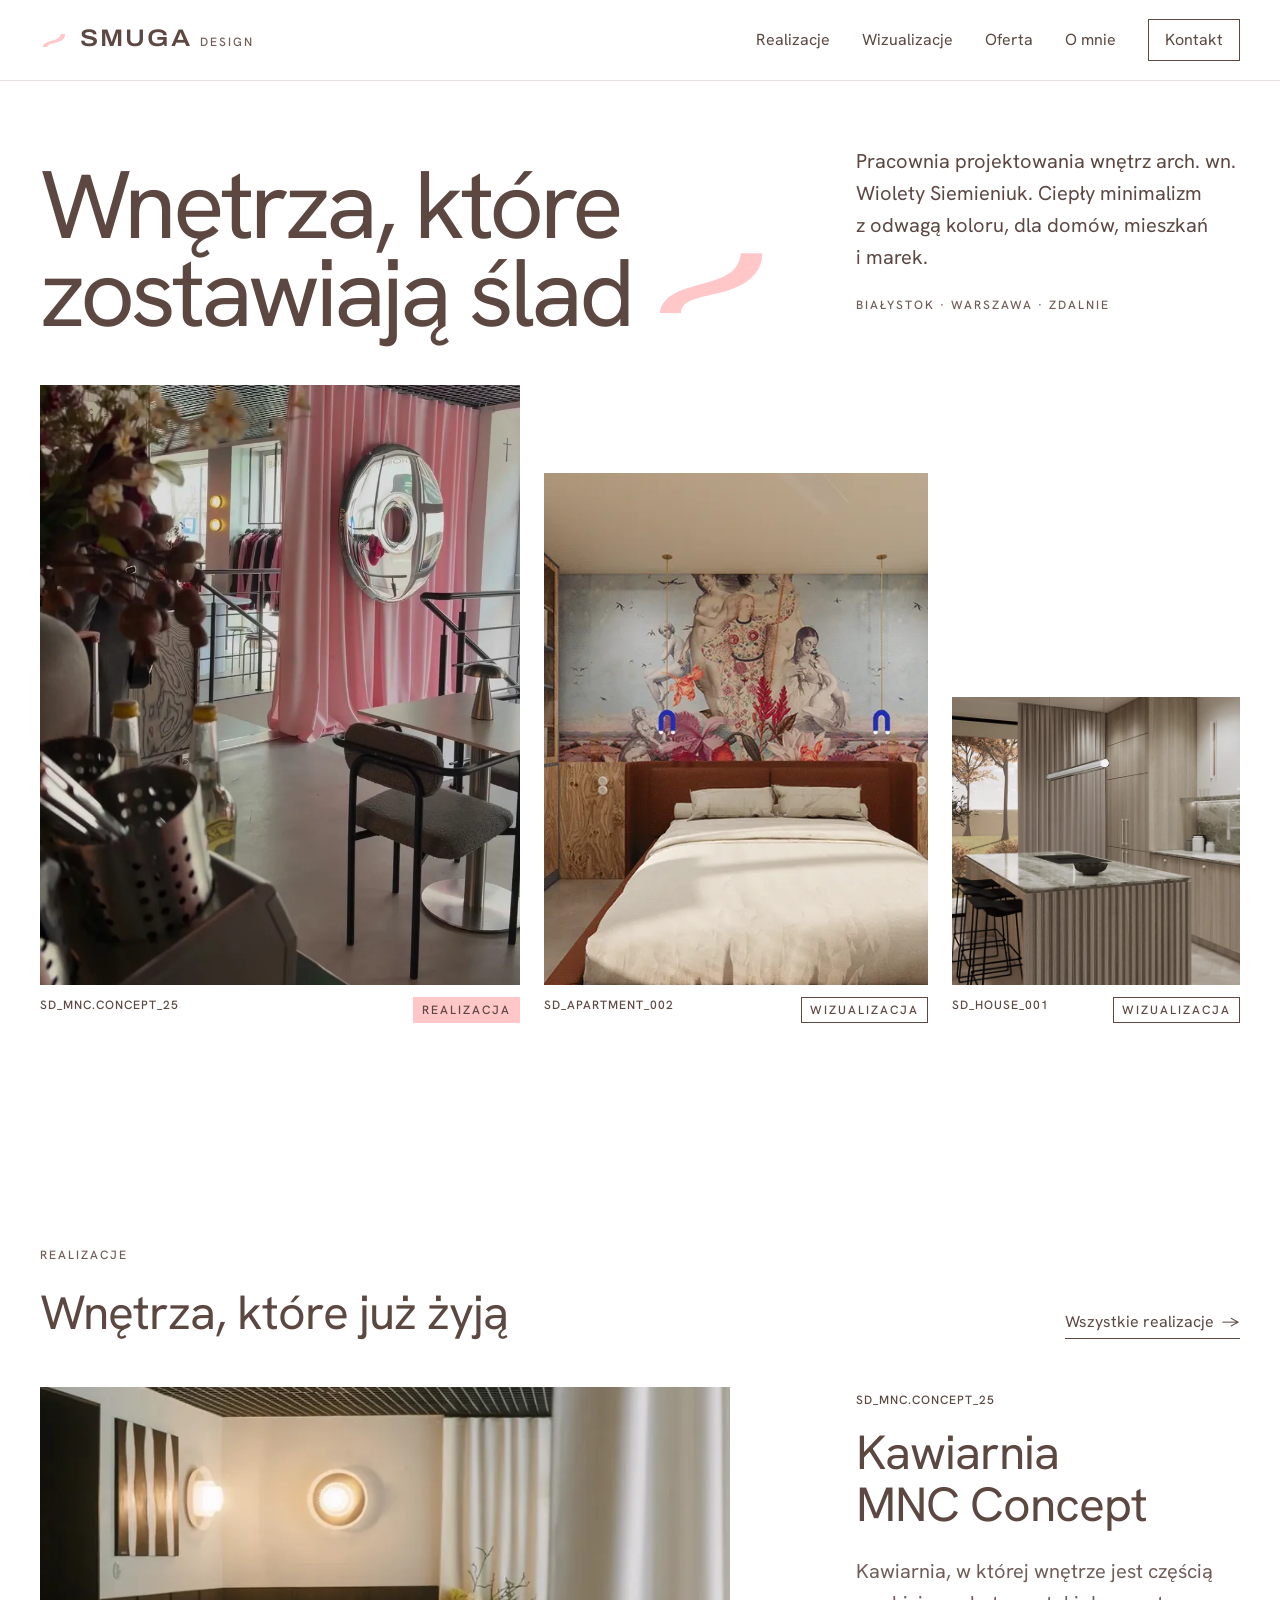
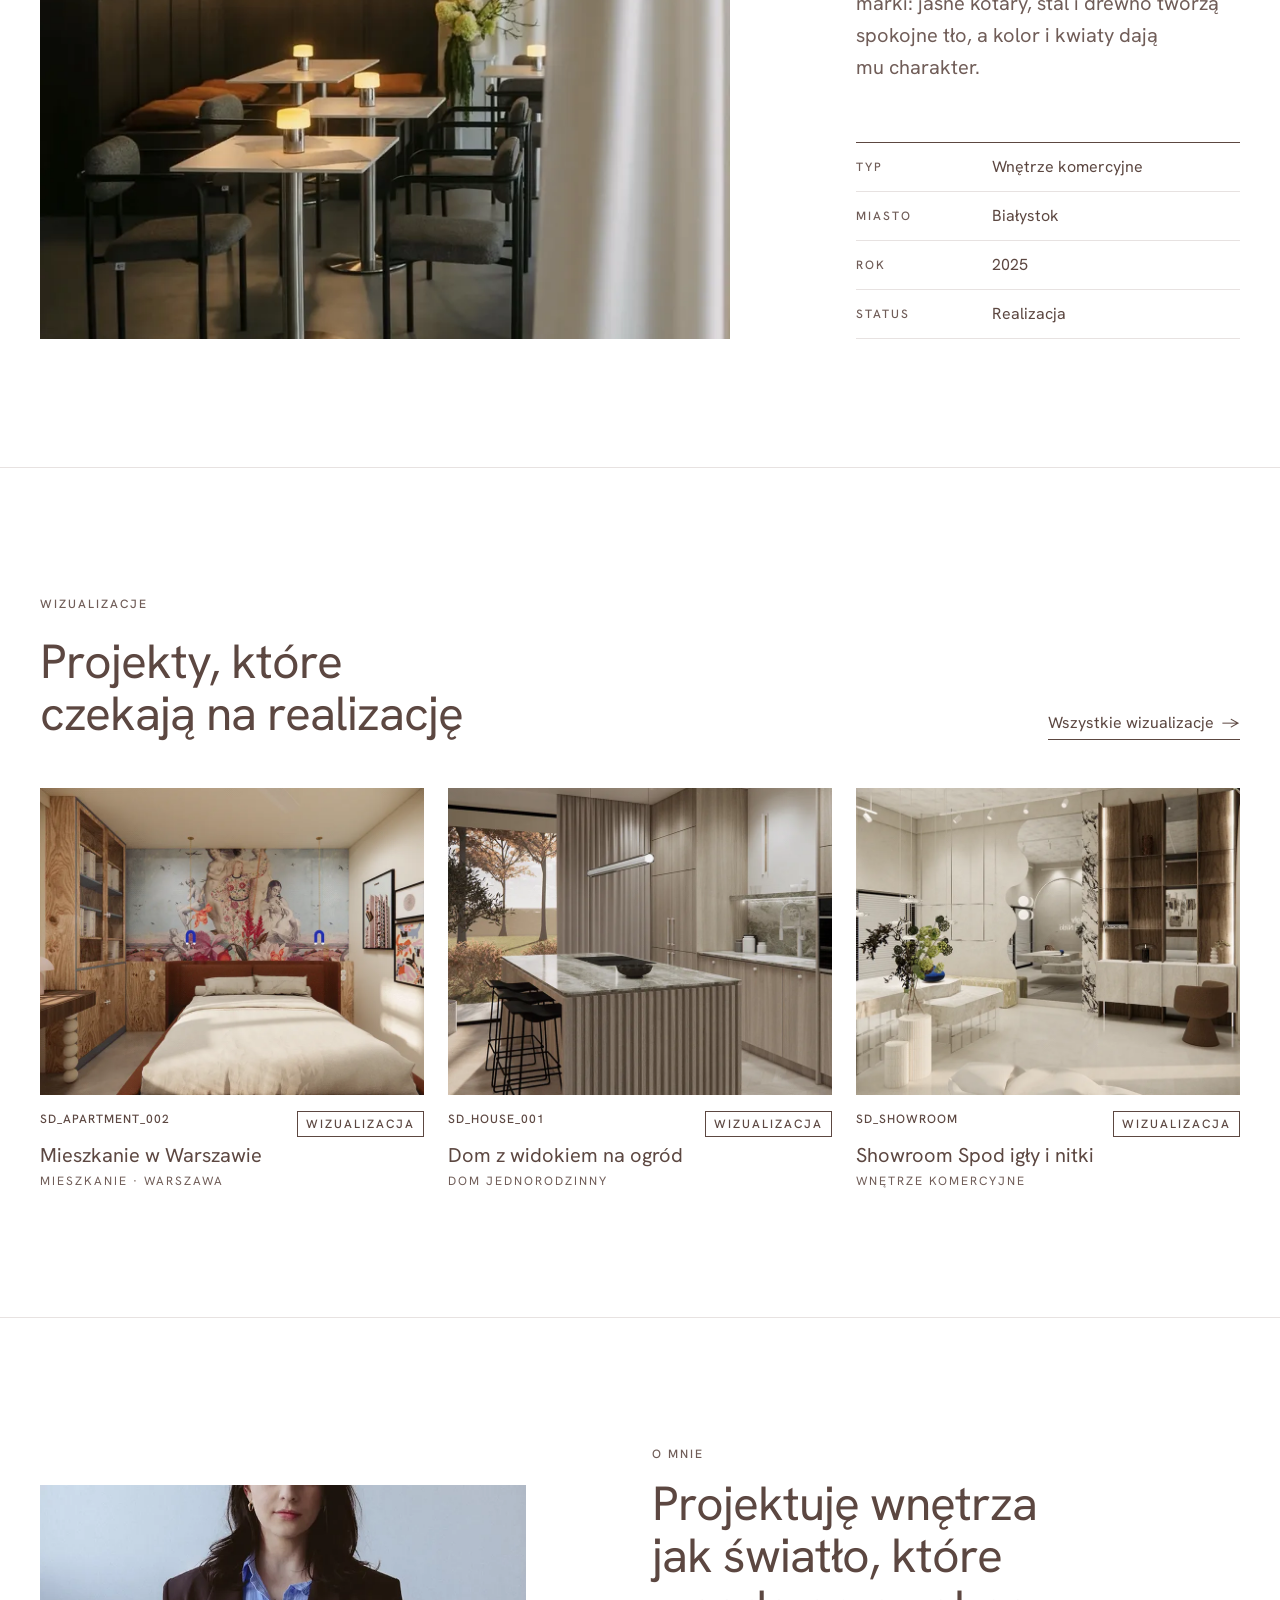
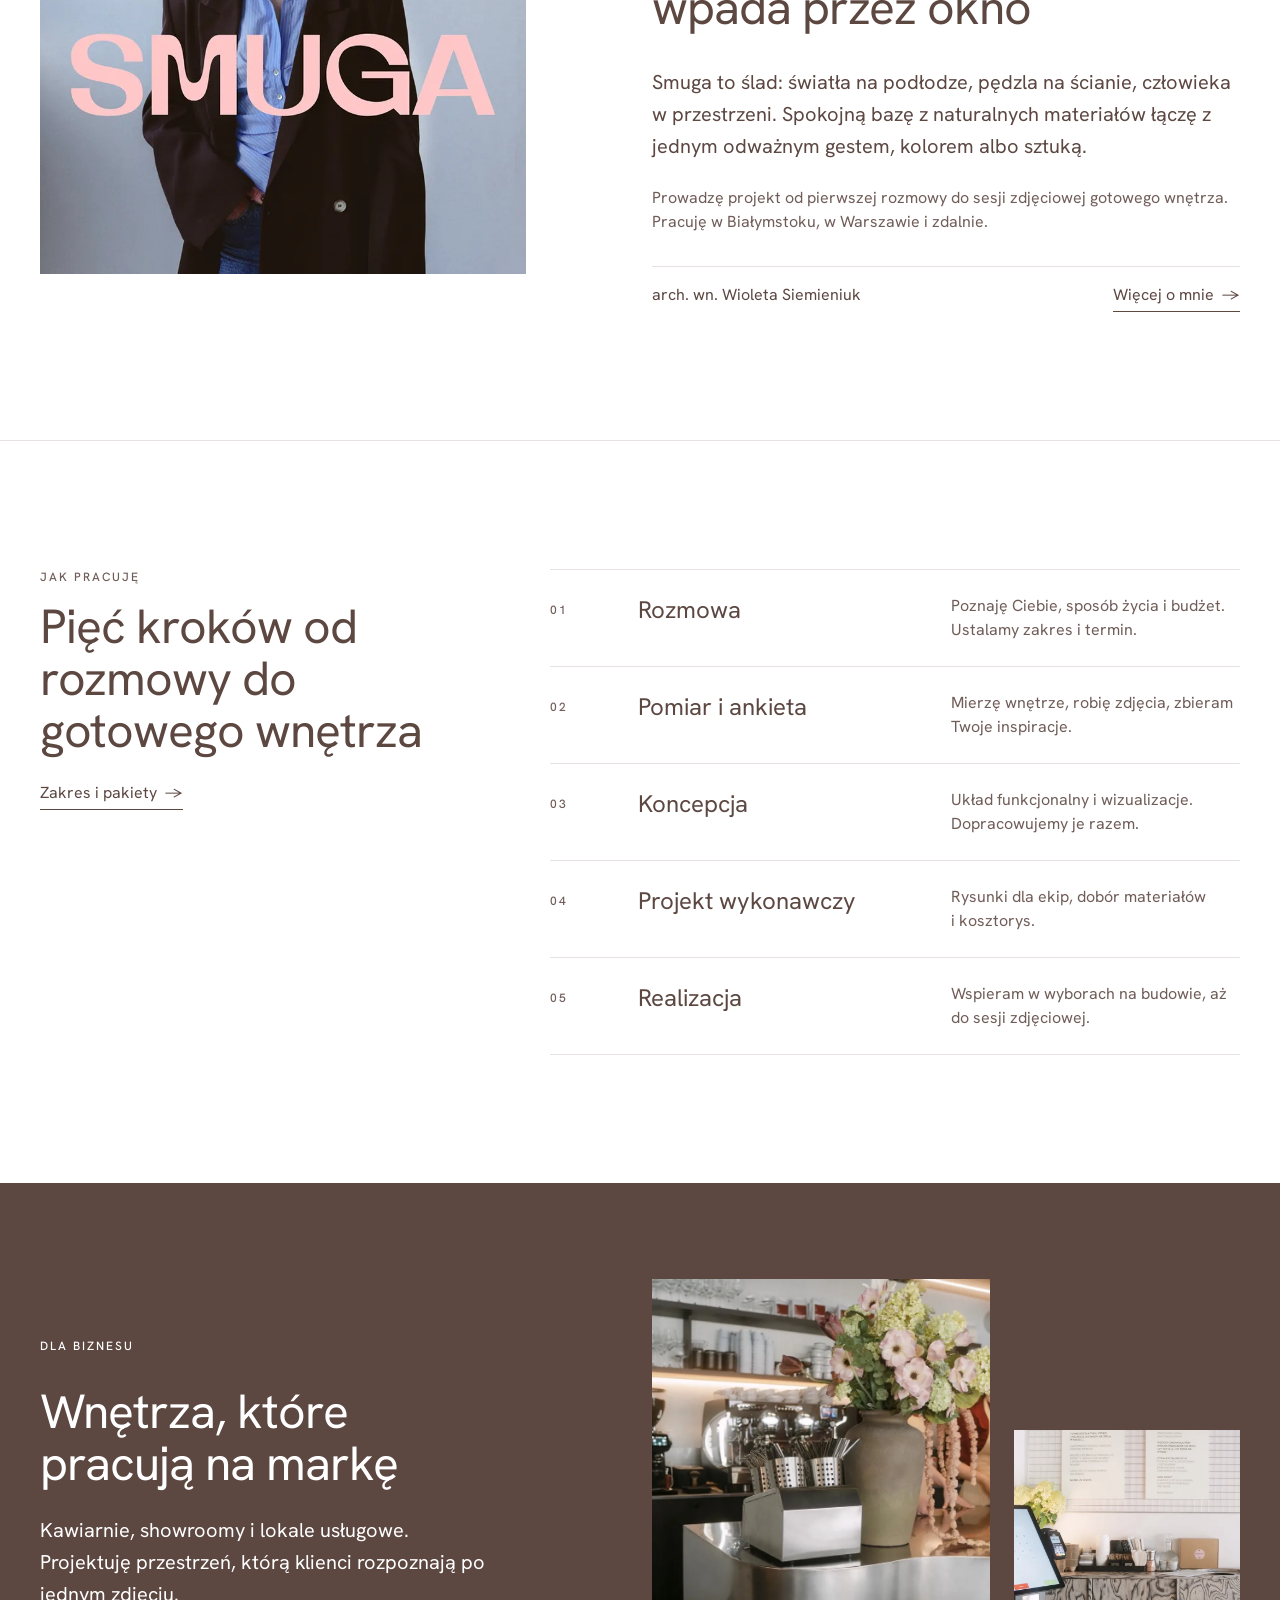
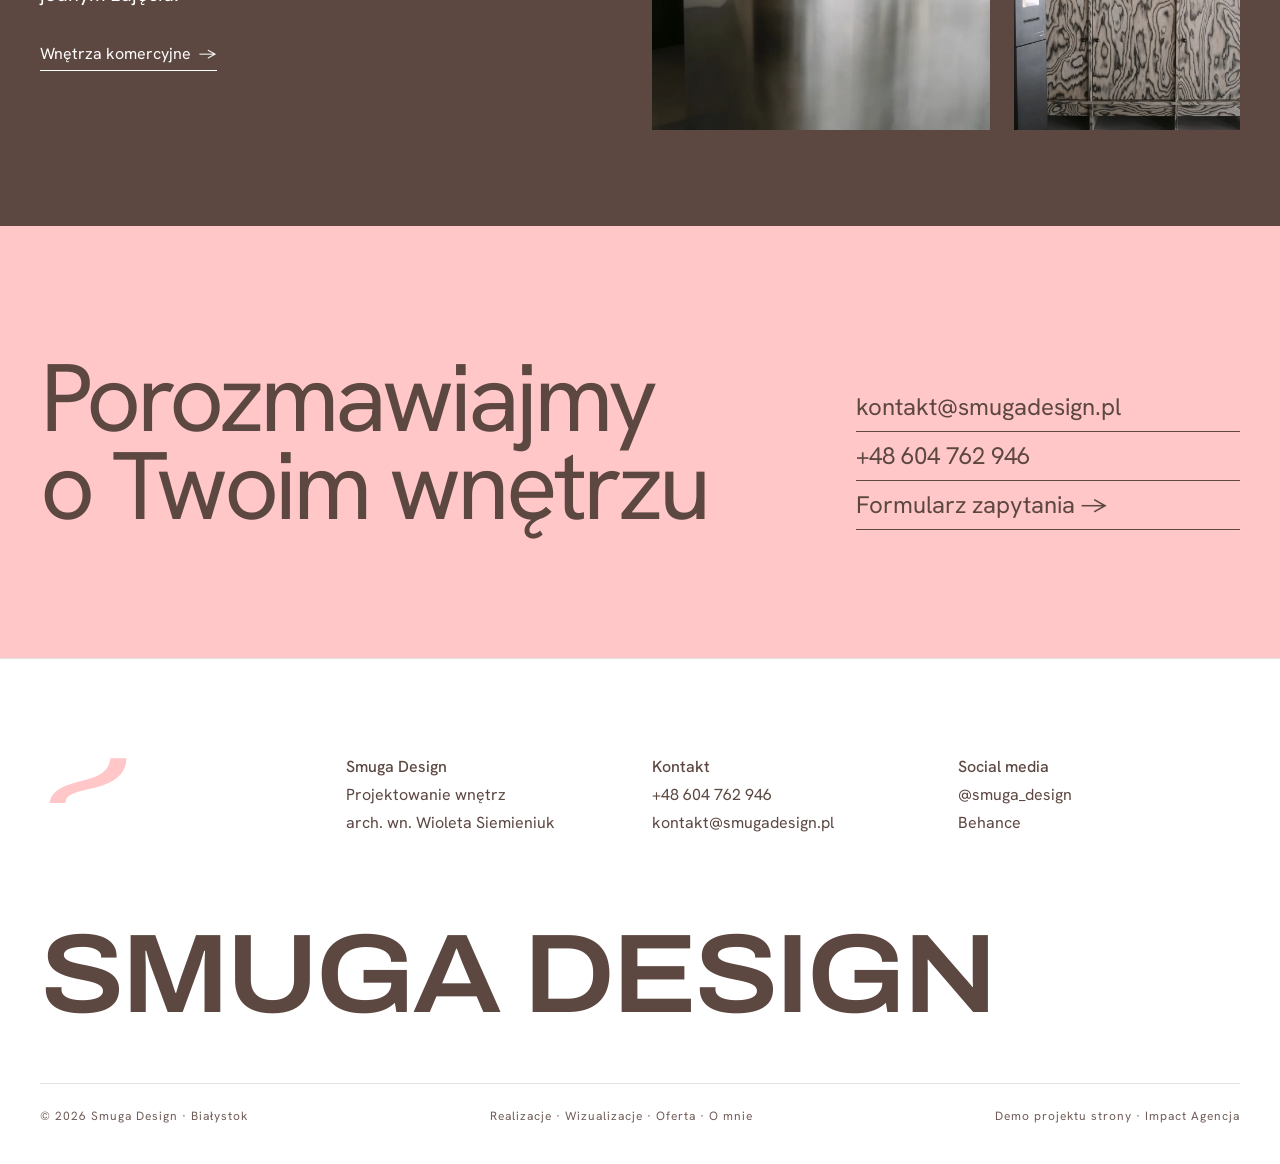
==== index.html @ cec48bd0 "Kolory i smuga ze stopki Smuga Design (biel, braz #5C4741, roz #FFC7C8), nowa stopka Co-Authored-By:" ====
<!doctype html>
<html lang="pl">
<head>
<meta charset="utf-8">
<meta name="viewport" content="width=device-width, initial-scale=1">
<title>Smuga Design · projektowanie wnętrz Białystok</title>
<meta name="description" content="Pracownia projektowania wnętrz arch. wn. Wiolety Siemieniuk. Realizacje i wizualizacje domów, mieszkań i wnętrz komercyjnych. Białystok, Warszawa.">
<meta name="robots" content="noindex, nofollow">
<meta property="og:title" content="Smuga Design · projektowanie wnętrz Białystok">
<meta property="og:description" content="Pracownia projektowania wnętrz arch. wn. Wiolety Siemieniuk. Realizacje i wizualizacje domów, mieszkań i wnętrz komercyjnych. Białystok, Warszawa.">
<meta property="og:image" content="img/mnc-kotara.webp">
<link rel="icon" href="data:image/svg+xml,%3Csvg xmlns='http://www.w3.org/2000/svg' viewBox='0 0 32 32'%3E%3Crect width='32' height='32' fill='%23FFC7C8'/%3E%3Ctext x='16' y='23' font-family='Arial' font-weight='700' font-size='20' text-anchor='middle' fill='%235C4741'%3ES%3C/text%3E%3C/svg%3E">
<link rel="preconnect" href="https://fonts.googleapis.com">
<link rel="preconnect" href="https://fonts.gstatic.com" crossorigin>
<link href="https://fonts.googleapis.com/css2?family=Archivo:wdth,wght@112,600&family=Hanken+Grotesk:wght@400;500&display=swap" rel="stylesheet">
<link rel="stylesheet" href="assets/style.css">
</head>
<body>
<a class="skip" href="#main">Przejdź do treści</a>
<header class="hdr">
  <div class="wrap">
    <a class="logo" href="index.html" aria-label="Smuga Design, strona główna"><svg class="streak" viewBox="0 0 120 64" aria-hidden="true"><path d="M12 60C14 44 30 38 54 32C76 26 86 20 88 4H108C108 24 92 36 64 42C42 47 32 50 32 60Z"/></svg>SMUGA<small>design</small></a>
    <button class="burger" type="button" aria-expanded="false" aria-controls="nav"><span>Menu</span><i aria-hidden="true"></i></button>
    <nav class="nav" id="nav" aria-label="Główne"><a href="realizacje.html">Realizacje</a><a href="wizualizacje.html">Wizualizacje</a><a href="oferta.html">Oferta</a><a href="o-mnie.html">O mnie</a><a class="cta" href="kontakt.html">Kontakt</a></nav>
  </div>
</header>
<main id="main">
<section class="hero"><div class="wrap">
  <div class="hero-top">
    <h1 class="t-h1 rv">Wnętrza, które zostawiają ślad<svg class="streak" viewBox="0 0 120 64" aria-hidden="true"><path d="M12 60C14 44 30 38 54 32C76 26 86 20 88 4H108C108 24 92 36 64 42C42 47 32 50 32 60Z"/></svg></h1>
    <div class="intro rv"><p class="t-lead">Pracownia projektowania wnętrz arch. wn. Wiolety Siemieniuk. Ciepły minimalizm z odwagą koloru, dla domów, mieszkań i marek.</p><p class="t-label muted">Białystok · Warszawa · zdalnie</p></div>
  </div>
  <div class="hero-grid">
    <figure class="rv"><a href="projekt-mnc-concept.html"><div class="ph r-4-5"><img src="img/mnc-kotara-s.webp" srcset="img/mnc-kotara-s.webp 800w, img/mnc-kotara.webp 1400w" sizes="(max-width: 860px) 100vw, 42vw" width="1400" height="1960" alt="Różowa kotara i stoliki przy wejściu, kawiarnia MNC Concept" fetchpriority="high" decoding="async"></div><figcaption><span class="t-code">SD_MNC.CONCEPT_25</span><span class="tag real">Realizacja</span></figcaption></a></figure>
    <figure class="rv"><a href="projekt-mieszkanie-warszawa.html"><div class="ph r-3-4"><img src="img/viz-apartament-wwa-s.webp" srcset="img/viz-apartament-wwa-s.webp 800w, img/viz-apartament-wwa.webp 808w" sizes="(max-width: 860px) 50vw, 33vw" width="808" height="632" alt="Sypialnia z muralem i zabudową ze sklejki, mieszkanie w Warszawie, wizualizacja" fetchpriority="high" decoding="async"></div><figcaption><span class="t-code">SD_APARTMENT_002</span><span class="tag viz">Wizualizacja</span></figcaption></a></figure>
    <figure class="rv"><a href="projekt-dom-001.html"><div class="ph r-1-1"><img src="img/viz-dom-001-s.webp" srcset="img/viz-dom-001-s.webp 800w, img/viz-dom-001.webp 808w" sizes="(max-width: 860px) 50vw, 25vw" width="808" height="632" alt="Kuchnia z wyspą i ryflowaną zabudową, dom jednorodzinny, wizualizacja" fetchpriority="high" decoding="async"></div><figcaption><span class="t-code">SD_HOUSE_001</span><span class="tag viz">Wizualizacja</span></figcaption></a></figure>
  </div>
</div></section>

<section class="sec"><div class="wrap">
  <div class="sec-head"><p class="t-label muted">Realizacje</p><h2 class="t-h2 rv">Wnętrza, które już żyją</h2><a class="more" href="realizacje.html">Wszystkie realizacje</a></div>
  <a class="feature rv" href="projekt-mnc-concept.html">
    <div class="ph r-5-4"><img src="img/mnc-sala-s.webp" srcset="img/mnc-sala-s.webp 800w, img/mnc-sala.webp 1158w" sizes="(max-width: 860px) 100vw, 58vw" width="1158" height="1500" alt="Sala z ławą wzdłuż ściany i okrągłymi kinkietami, kawiarnia MNC Concept" loading="lazy" decoding="async"></div>
    <div class="txt">
      <div><span class="t-code">SD_MNC.CONCEPT_25</span><h3>Kawiarnia MNC Concept</h3><p class="t-lead muted">Kawiarnia, w której wnętrze jest częścią marki: jasne kotary, stal i drewno tworzą spokojne tło, a kolor i kwiaty dają mu charakter.</p></div>
      <dl class="facts"><div><dt>Typ</dt><dd>Wnętrze komercyjne</dd></div><div><dt>Miasto</dt><dd>Białystok</dd></div><div><dt>Rok</dt><dd>2025</dd></div><div><dt>Status</dt><dd>Realizacja</dd></div></dl>
    </div>
  </a>
</div></section>

<section class="sec"><div class="wrap">
  <div class="sec-head"><p class="t-label muted">Wizualizacje</p><h2 class="t-h2 rv">Projekty, które czekają na realizację</h2><a class="more" href="wizualizacje.html">Wszystkie wizualizacje</a></div>
  <div class="grid"><a class="card rv" href="projekt-mieszkanie-warszawa.html"><div class="ph r-5-4"><img src="img/viz-apartament-wwa-s.webp" srcset="img/viz-apartament-wwa-s.webp 800w, img/viz-apartament-wwa.webp 808w" sizes="(max-width: 860px) 100vw, 33vw" width="808" height="632" alt="Sypialnia z muralem i zabudową ze sklejki, mieszkanie w Warszawie, wizualizacja" loading="lazy" decoding="async"></div><div class="meta"><span class="t-code">SD_APARTMENT_002</span><span class="tag viz">Wizualizacja</span></div><h3>Mieszkanie w Warszawie</h3><p class="sub">Mieszkanie · Warszawa</p></a><a class="card rv" href="projekt-dom-001.html"><div class="ph r-5-4"><img src="img/viz-dom-001-s.webp" srcset="img/viz-dom-001-s.webp 800w, img/viz-dom-001.webp 808w" sizes="(max-width: 860px) 100vw, 33vw" width="808" height="632" alt="Kuchnia z wyspą i ryflowaną zabudową, dom jednorodzinny, wizualizacja" loading="lazy" decoding="async"></div><div class="meta"><span class="t-code">SD_HOUSE_001</span><span class="tag viz">Wizualizacja</span></div><h3>Dom z widokiem na ogród</h3><p class="sub">Dom jednorodzinny</p></a><a class="card rv" href="projekt-showroom-spod-igly-i-nitki.html"><div class="ph r-5-4"><img src="img/viz-showroom-s.webp" srcset="img/viz-showroom-s.webp 800w, img/viz-showroom.webp 808w" sizes="(max-width: 860px) 100vw, 33vw" width="808" height="632" alt="Jasny showroom z łukami i drewnianą zabudową, wizualizacja" loading="lazy" decoding="async"></div><div class="meta"><span class="t-code">SD_SHOWROOM</span><span class="tag viz">Wizualizacja</span></div><h3>Showroom Spod igły i nitki</h3><p class="sub">Wnętrze komercyjne</p></a></div>
</div></section>

<section class="sec"><div class="wrap about">
  <div class="rv"><div class="ph r-5-4"><img src="img/smuga-wioleta-s.webp" srcset="img/smuga-wioleta-s.webp 800w, img/smuga-wioleta.webp 808w" sizes="(max-width: 860px) 100vw, 40vw" width="808" height="632" alt="Arch. wn. Wioleta Siemieniuk, Smuga Design" loading="lazy" decoding="async"></div></div>
  <div class="txt rv">
    <p class="t-label muted">O mnie</p>
    <h2 class="t-h2">Projektuję wnętrza jak światło, które wpada przez okno</h2>
    <p class="t-lead">Smuga to ślad: światła na podłodze, pędzla na ścianie, człowieka w przestrzeni. Spokojną bazę z naturalnych materiałów łączę z jednym odważnym gestem, kolorem albo sztuką.</p>
    <p class="muted">Prowadzę projekt od pierwszej rozmowy do sesji zdjęciowej gotowego wnętrza. Pracuję w Białymstoku, w Warszawie i zdalnie.</p>
    <div class="sign"><span>arch. wn. Wioleta Siemieniuk</span><a class="more" href="o-mnie.html">Więcej o mnie</a></div>
  </div>
</div></section>

<section class="sec"><div class="wrap steps">
  <div class="head rv"><p class="t-label muted">Jak pracuję</p><h2 class="t-h2">Pięć kroków od rozmowy do gotowego wnętrza</h2><a class="more" href="oferta.html">Zakres i pakiety</a></div>
  <ol class="rv"><li><b>Rozmowa</b><p>Poznaję Ciebie, sposób życia i budżet. Ustalamy zakres i termin.</p></li><li><b>Pomiar i ankieta</b><p>Mierzę wnętrze, robię zdjęcia, zbieram Twoje inspiracje.</p></li><li><b>Koncepcja</b><p>Układ funkcjonalny i wizualizacje. Dopracowujemy je razem.</p></li><li><b>Projekt wykonawczy</b><p>Rysunki dla ekip, dobór materiałów i kosztorys.</p></li><li><b>Realizacja</b><p>Wspieram w wyborach na budowie, aż do sesji zdjęciowej.</p></li></ol>
</div></section>

<section class="band"><div class="wrap">
  <div class="txt rv"><p class="t-label">Dla biznesu</p><h2 class="t-h2">Wnętrza, które pracują na markę</h2><p class="t-lead">Kawiarnie, showroomy i lokale usługowe. Projektuję przestrzeń, którą klienci rozpoznają po jednym zdjęciu.</p><a class="more" href="oferta.html#biznes">Wnętrza komercyjne</a></div>
  <div class="pics rv"><div class="ph r-3-4"><img src="img/mnc-bar-s.webp" srcset="img/mnc-bar-s.webp 800w, img/mnc-bar.webp 1062w" sizes="(max-width: 860px) 60vw, 30vw" width="1062" height="1400" alt="Bar ze stali i kwiaty przy ekspresie, kawiarnia MNC Concept" loading="lazy" decoding="async"></div><div class="ph r-3-4"><img src="img/mnc-lada-s.webp" srcset="img/mnc-lada-s.webp 800w, img/mnc-lada.webp 1149w" sizes="(max-width: 860px) 40vw, 20vw" width="1149" height="1500" alt="Lada z frontem o wyrazistym rysunku drewna, kawiarnia MNC Concept" loading="lazy" decoding="async"></div></div>
</div></section>

<section class="contact" aria-labelledby="c-h">
  <div class="wrap">
    <h2 class="big" id="c-h">Porozmawiajmy o Twoim wnętrzu</h2>
    <div class="lines">
      <a href="mailto:kontakt@smugadesign.pl">kontakt@smugadesign.pl</a>
      <a href="tel:+48604762946">+48 604 762 946</a>
      <a href="kontakt.html">Formularz zapytania &#8594;</a>
    </div>
  </div>
</section>
</main>
<footer class="ftr">
  <div class="wrap">
    <svg class="streak" viewBox="0 0 120 64" aria-hidden="true"><path d="M12 60C14 44 30 38 54 32C76 26 86 20 88 4H108C108 24 92 36 64 42C42 47 32 50 32 60Z"/></svg>
    <div class="col"><b>Smuga Design</b><span>Projektowanie wnętrz</span><span>arch. wn. Wioleta Siemieniuk</span></div>
    <div class="col"><b>Kontakt</b><a href="tel:+48604762946">+48 604 762 946</a><a href="mailto:kontakt@smugadesign.pl">kontakt@smugadesign.pl</a></div>
    <div class="col"><b>Social media</b><a href="https://www.instagram.com/smuga_design/" rel="noopener">@smuga_design</a><a href="https://www.behance.net/smugadesign" rel="noopener">Behance</a></div>
    <p class="mark" aria-hidden="true">SMUGA DESIGN</p>
    <div class="bottom"><span>© 2026 Smuga Design · Białystok</span><span><a href="realizacje.html">Realizacje</a>  ·  <a href="wizualizacje.html">Wizualizacje</a>  ·  <a href="oferta.html">Oferta</a>  ·  <a href="o-mnie.html">O mnie</a></span><span>Demo projektu strony · Impact Agencja</span></div>
  </div>
</footer>
<script src="assets/app.js" defer></script>
</body>
</html>
---- assets/style.css ----
/* Smuga Design - demo strony. Siatka 4 px, kolory w hex, bez ułamków. */
:root {
  /* paleta ze stopki Smuga Design: biel, brąz, róż smugi */
  --bg: #FFFFFF;
  --paper: #FFFFFF;
  --ink: #5C4741;
  --brown: #705D58;
  --line: #E7E2E1;
  --pink: #FFC7C8;
  --soft: #F7F3F2;
  --wide: "Archivo", "Hanken Grotesk", sans-serif;
  --font: "Hanken Grotesk", system-ui, sans-serif;
  --max: 1360px;
  --gut: 40px;
  --ease: ease-out;
}
* { box-sizing: border-box; }
html { -webkit-text-size-adjust: 100%; scroll-behavior: smooth; overflow-x: clip; }
body { margin: 0; background: var(--bg); color: var(--ink); font-family: var(--font); font-size: 16px; line-height: 24px; font-weight: 400; overflow-x: clip; }
img { display: block; max-width: 100%; height: auto; }
a { color: inherit; }
h1, h2, h3, p, ul, ol, dl, dd, figure { margin: 0; }
h1, h2, h3 { font-weight: 400; text-wrap: balance; hyphens: none; }
p { text-wrap: pretty; hyphens: none; }
:focus-visible { outline: 2px solid var(--ink); outline-offset: 4px; }
.skip { position: absolute; left: 16px; top: -64px; background: var(--ink); color: var(--paper); padding: 8px 16px; z-index: 50; }
.skip:focus { top: 16px; }
.wrap { max-width: var(--max); margin: 0 auto; padding: 0 var(--gut); }

/* typografia */
.t-label { font-size: 12px; line-height: 16px; letter-spacing: 2px; text-transform: uppercase; font-weight: 500; }
.t-code { font-size: 12px; line-height: 16px; letter-spacing: 1px; font-weight: 500; font-variant-numeric: tabular-nums; }
.t-h1 { font-size: 96px; line-height: 88px; letter-spacing: -4px; }
.t-h2 { font-size: 48px; line-height: 52px; letter-spacing: -1px; }
.t-h3 { font-size: 24px; line-height: 32px; letter-spacing: 0; }
.t-lead { font-size: 20px; line-height: 32px; }
.muted { color: var(--brown); }
.tag { display: inline-block; border: 1px solid var(--ink); padding: 4px 8px; font-size: 12px; line-height: 16px; letter-spacing: 2px; text-transform: uppercase; font-weight: 500; }
.tag.viz { background: var(--paper); border-color: var(--ink); }
.tag.real { background: var(--pink); border-color: var(--pink); }

/* nagłówek */
.hdr { position: sticky; top: 0; z-index: 20; background: var(--bg); border-bottom: 1px solid var(--line); transition: box-shadow 240ms var(--ease); }
.hdr.is-scrolled { box-shadow: 0 8px 24px #5C47410F; }
.hdr .wrap { display: flex; align-items: center; justify-content: space-between; height: 80px; transition: height 240ms var(--ease); }
.hdr.is-scrolled .wrap { height: 64px; }
.logo { font-family: var(--wide); font-stretch: 112%; font-weight: 600; font-size: 24px; line-height: 24px; letter-spacing: 2px; text-decoration: none; display: flex; align-items: baseline; gap: 8px; }
.logo small { font-family: var(--font); font-stretch: 100%; font-size: 12px; letter-spacing: 2px; font-weight: 500; text-transform: uppercase; color: var(--brown); }
.nav { display: flex; gap: 32px; align-items: center; }
.nav a { text-decoration: none; font-size: 16px; line-height: 24px; padding: 4px 0; border-bottom: 1px solid transparent; transition: border-color 240ms var(--ease); }
.nav a:hover, .nav a[aria-current="page"] { border-bottom-color: var(--ink); }
.nav .cta { border: 1px solid var(--ink); padding: 8px 16px; }
.nav .cta:hover { background: var(--ink); color: var(--paper); }
.burger { display: none; background: none; border: 0; padding: 8px; margin-right: -8px; cursor: pointer; font: inherit; font-size: 16px; color: var(--ink); align-items: center; gap: 8px; }
.burger i { display: block; width: 24px; height: 8px; border-top: 1px solid var(--ink); border-bottom: 1px solid var(--ink); }

/* sekcje */
.sec { padding: 128px 0; }
.sec + .sec { border-top: 1px solid var(--line); }
.sec-head { display: grid; grid-template-columns: repeat(12, minmax(0, 1fr)); gap: 24px; align-items: end; margin-bottom: 48px; }
.sec-head .t-label { grid-column: 1 / -1; }
.sec-head h2 { grid-column: 1 / 8; }
.sec-head .more { grid-column: 9 / -1; justify-self: end; }
.more { text-decoration: none; display: inline-flex; gap: 8px; align-items: center; border-bottom: 1px solid var(--ink); padding-bottom: 4px; }
.more::after { content: "\2192"; transition: transform 240ms var(--ease); }
.more:hover::after { transform: translateX(4px); }

/* hero */
.hero { padding: 64px 0 96px; }
.hero-top { display: grid; grid-template-columns: repeat(12, minmax(0, 1fr)); gap: 24px; align-items: end; margin-bottom: 48px; }
.hero-top h1 { grid-column: 1 / 9; }
.hero-top .intro { grid-column: 9 / -1; }
.hero-top .intro p { margin-bottom: 24px; }
.hero-grid { display: grid; grid-template-columns: minmax(0, 5fr) minmax(0, 4fr) minmax(0, 3fr); gap: 24px; align-items: end; }
.hero-grid a { text-decoration: none; display: block; }
.hero-grid figcaption { display: flex; flex-wrap: wrap; justify-content: space-between; gap: 8px 16px; margin-top: 12px; }
.ph { overflow: hidden; background: var(--soft); }
.ph img { width: 100%; height: 100%; object-fit: cover; transition: transform 600ms var(--ease); }
a:hover .ph img { transform: scale(1.03); }
.r-4-5 { aspect-ratio: 4 / 5; } .r-5-4 { aspect-ratio: 5 / 4; } .r-3-2 { aspect-ratio: 3 / 2; } .r-1-1 { aspect-ratio: 1 / 1; } .r-3-4 { aspect-ratio: 3 / 4; }

/* karty projektów */
.grid { display: grid; grid-template-columns: repeat(3, minmax(0, 1fr)); gap: 48px 24px; }
.card { text-decoration: none; display: block; }
.card .meta { display: flex; justify-content: space-between; gap: 16px; margin-top: 16px; }
.card h3 { font-size: 20px; line-height: 28px; margin-top: 4px; }
.card:hover h3 { text-decoration: underline; text-underline-offset: 4px; text-decoration-thickness: 1px; }
.card .sub { margin-top: 4px; color: var(--brown); font-size: 12px; line-height: 16px; letter-spacing: 2px; text-transform: uppercase; }

/* wyróżniona realizacja */
.feature { display: grid; grid-template-columns: repeat(12, minmax(0, 1fr)); gap: 24px; text-decoration: none; }
.feature .ph { grid-column: 1 / 8; }
.feature .txt { grid-column: 9 / -1; display: flex; flex-direction: column; justify-content: space-between; gap: 32px; }
.feature .txt h3 { font-size: 48px; line-height: 52px; letter-spacing: -1px; margin: 16px 0 24px; }
.feature:hover h3 { text-decoration: underline; text-underline-offset: 8px; text-decoration-thickness: 1px; }

/* metryczka */
.facts { border-top: 1px solid var(--ink); }
.facts div { display: grid; grid-template-columns: 120px minmax(0, 1fr); gap: 16px; padding: 12px 0; border-bottom: 1px solid var(--line); }
.facts dt { font-size: 12px; line-height: 24px; letter-spacing: 2px; text-transform: uppercase; font-weight: 500; color: var(--brown); }

/* o mnie */
.about { display: grid; grid-template-columns: repeat(12, minmax(0, 1fr)); gap: 24px; align-items: center; }
.about > :first-child { grid-column: 1 / 6; }
.about .txt { grid-column: 7 / -1; }
.about .t-h2 { margin: 16px 0 32px; }
.about .t-lead { margin-bottom: 24px; }
.sign { margin-top: 32px; padding-top: 16px; border-top: 1px solid var(--line); display: flex; justify-content: space-between; gap: 16px; flex-wrap: wrap; }

/* proces */
.steps { display: grid; grid-template-columns: repeat(12, minmax(0, 1fr)); gap: 24px; }
.steps .head { grid-column: 1 / 5; }
.steps .head .t-h2 { margin: 16px 0 24px; }
.steps ol { grid-column: 6 / -1; list-style: none; padding: 0; counter-reset: s; }
.steps li { counter-increment: s; display: grid; grid-template-columns: 64px minmax(0, 1fr) minmax(0, 1fr); gap: 24px; padding: 24px 0; border-top: 1px solid var(--line); }
.steps li:last-child { border-bottom: 1px solid var(--line); }
.steps li::before { content: counter(s, decimal-leading-zero); font-size: 12px; line-height: 32px; letter-spacing: 2px; font-weight: 500; color: var(--brown); }
.steps li b { font-weight: 400; font-size: 24px; line-height: 32px; }
.steps li p { color: var(--brown); }

/* pas dla biznesu */
.band { background: var(--ink); color: var(--paper); }
.band .more { border-color: var(--paper); }
.band .wrap { display: grid; grid-template-columns: repeat(12, minmax(0, 1fr)); gap: 24px; align-items: center; padding-top: 96px; padding-bottom: 96px; }
.band .txt { grid-column: 1 / 6; }
.band .txt .t-h2 { margin: 16px 0 24px; }
.band .txt p { margin-bottom: 32px; }
.band .pics { grid-column: 7 / -1; display: grid; grid-template-columns: minmax(0, 3fr) minmax(0, 2fr); gap: 24px; align-items: end; }

/* kontakt */
.contact { background: var(--pink); }
.contact .wrap { padding-top: 128px; padding-bottom: 128px; display: grid; grid-template-columns: repeat(12, minmax(0, 1fr)); gap: 24px; align-items: end; }
.contact .big { grid-column: 1 / 9; font-size: 96px; line-height: 88px; letter-spacing: -4px; }
.contact .lines { grid-column: 9 / -1; display: grid; gap: 8px; }
.contact .lines a { font-size: 24px; line-height: 32px; text-decoration: none; border-bottom: 1px solid var(--ink); padding-bottom: 8px; }
.contact .lines a:hover { color: var(--brown); }

/* stopka */
.ftr { background: var(--bg); color: var(--ink); padding: 96px 0 40px; border-top: 1px solid var(--line); }
.ftr .wrap { display: grid; grid-template-columns: repeat(12, minmax(0, 1fr)); gap: 24px; }
.ftr .streak { grid-column: 1 / 4; width: 96px; }
.ftr .col { grid-column: span 3; display: grid; gap: 4px; align-content: start; }
.ftr .col b { font-weight: 500; }
.ftr a { text-decoration: none; }
.ftr a:hover { text-decoration: underline; text-underline-offset: 4px; }
.ftr .mark { grid-column: 1 / -1; font-family: var(--wide); font-stretch: 112%; font-weight: 600; font-size: 144px; line-height: 128px; letter-spacing: -4px; margin-top: 64px; white-space: nowrap; }
.ftr .bottom { grid-column: 1 / -1; display: flex; justify-content: space-between; gap: 16px; flex-wrap: wrap; margin-top: 32px; padding-top: 24px; border-top: 1px solid var(--line); font-size: 12px; line-height: 16px; letter-spacing: 1px; color: var(--brown); }

/* smuga: znak z identyfikacji, jedyny ozdobnik */
.streak { display: block; fill: var(--pink); height: auto; }
.hero-top h1 { position: relative; isolation: isolate; }
.hero-top h1 .streak { display: inline-block; width: 128px; margin-left: 16px; vertical-align: top; }
.logo .streak { width: 28px; margin-right: 4px; align-self: center; }

/* lista projektów */
.page-head { padding: 64px 0 48px; display: grid; grid-template-columns: repeat(12, minmax(0, 1fr)); gap: 24px; align-items: end; }
.page-head .crumbs { grid-column: 1 / -1; }
.page-head h1 { grid-column: 1 / 8; }
.page-head p { grid-column: 9 / -1; }
.crumbs { display: flex; gap: 8px; font-size: 12px; line-height: 16px; letter-spacing: 2px; text-transform: uppercase; font-weight: 500; color: var(--brown); }
.crumbs a { text-decoration: none; }
.crumbs a:hover { text-decoration: underline; }
.switch { display: flex; gap: 32px; border-bottom: 1px solid var(--line); margin-bottom: 48px; }
.switch a { text-decoration: none; font-size: 20px; line-height: 28px; padding: 12px 0; margin-bottom: -1px; border-bottom: 1px solid transparent; display: flex; gap: 8px; align-items: baseline; }
.switch a sup { font-size: 12px; line-height: 16px; color: var(--brown); }
.switch a[aria-current="page"] { border-bottom-color: var(--ink); }
.switch a:hover { border-bottom-color: var(--ink); }
.soon { background: var(--soft); border: 0; display: flex; flex-direction: column; justify-content: space-between; padding: 24px; aspect-ratio: 4 / 5; }
.soon p { color: var(--brown); }

/* strona projektu */
.p-head { padding: 48px 0 40px; }
.p-head .row { display: flex; justify-content: space-between; align-items: center; gap: 16px; flex-wrap: wrap; margin-bottom: 32px; }
.p-title { font-size: 120px; line-height: 112px; letter-spacing: -4px; max-width: 1120px; }
.p-hero { margin-bottom: 96px; }
.p-info { display: grid; grid-template-columns: repeat(12, minmax(0, 1fr)); gap: 24px; margin-bottom: 96px; }
.p-info .facts { grid-column: 1 / 5; align-self: start; }
.p-info .desc { grid-column: 6 / -1; display: grid; gap: 32px; }
.p-info .desc .t-lead { max-width: 720px; }
.p-info .desc .blocks { display: grid; grid-template-columns: repeat(3, minmax(0, 1fr)); gap: 24px; }
.p-info .desc h2 { font-size: 12px; line-height: 16px; letter-spacing: 2px; text-transform: uppercase; font-weight: 500; color: var(--brown); padding-top: 12px; border-top: 1px solid var(--line); margin-bottom: 8px; }
.gal { display: grid; grid-template-columns: repeat(2, minmax(0, 1fr)); gap: 24px; }
.gal .full { grid-column: 1 / -1; }
.gal button { all: unset; display: block; cursor: zoom-in; width: 100%; }
.gal button:focus-visible { outline: 2px solid var(--ink); outline-offset: 4px; }
.gal button:hover img { transform: scale(1.03); }
.gal-note { margin-top: 24px; color: var(--brown); }
.index { margin-top: 96px; padding-top: 24px; border-top: 1px solid var(--ink); display: grid; grid-template-columns: repeat(8, minmax(0, 1fr)); gap: 12px; }
.index .t-label { grid-column: 1 / -1; margin-bottom: 8px; }
.index button { all: unset; cursor: pointer; display: block; }
.index button:focus-visible { outline: 2px solid var(--ink); outline-offset: 4px; }
.index span { display: block; font-size: 12px; line-height: 16px; margin-top: 4px; color: var(--brown); }
.next { display: grid; grid-template-columns: repeat(12, minmax(0, 1fr)); gap: 24px; text-decoration: none; align-items: end; }
.next .txt { grid-column: 1 / 6; }
.next .txt h2 { margin-top: 16px; font-size: 48px; line-height: 52px; letter-spacing: -1px; }
.next .ph { grid-column: 6 / -1; }
.next:hover h2 { text-decoration: underline; text-underline-offset: 8px; text-decoration-thickness: 1px; }

/* lightbox */
.lb { position: fixed; inset: 0; z-index: 60; background: #3B2D29; color: var(--paper); display: none; grid-template-rows: 64px minmax(0, 1fr) 64px; }
.lb.is-open { display: grid; }
.lb-top, .lb-bot { display: flex; align-items: center; justify-content: space-between; padding: 0 24px; }
.lb-stage { display: flex; align-items: center; justify-content: center; padding: 0 80px; min-height: 0; }
.lb-stage img { max-width: 100%; max-height: 100%; width: auto; height: auto; object-fit: contain; }
.lb button { background: none; border: 1px solid var(--paper); color: var(--paper); font: inherit; padding: 8px 16px; cursor: pointer; }
.lb button:hover { background: var(--paper); color: var(--ink); }
.lb .prev, .lb .nextb { position: absolute; top: 50%; transform: translateY(-50%); width: 48px; height: 48px; padding: 0; }
.lb .prev { left: 16px; } .lb .nextb { right: 16px; }

/* oferta */
.pk { display: grid; grid-template-columns: repeat(3, minmax(0, 1fr)); gap: 24px; }
.pk article { border-top: 1px solid var(--ink); padding-top: 24px; display: flex; flex-direction: column; gap: 16px; }
.pk article.rec { border-top: 4px solid var(--ink); padding-top: 20px; }
.pk h3 { font-size: 32px; line-height: 36px; letter-spacing: -1px; }
.pk ul { padding-left: 20px; color: var(--brown); display: grid; gap: 8px; }
.pk .price { margin-top: auto; padding-top: 16px; border-top: 1px solid var(--line); }
.faq { grid-column: 6 / -1; border-top: 1px solid var(--ink); }
.faq details { border-bottom: 1px solid var(--line); }
.faq summary { list-style: none; cursor: pointer; padding: 20px 0; font-size: 20px; line-height: 28px; display: flex; justify-content: space-between; gap: 24px; }
.faq summary::-webkit-details-marker { display: none; }
.faq summary::after { content: "+"; font-size: 24px; transition: transform 240ms var(--ease); }
.faq details[open] summary::after { transform: rotate(45deg); }
.faq details p { padding: 0 0 24px; color: var(--brown); max-width: 720px; }

/* formularz */
.form { grid-column: 6 / -1; display: grid; grid-template-columns: repeat(2, minmax(0, 1fr)); gap: 24px; }
.form .full { grid-column: 1 / -1; }
.form label { display: grid; gap: 8px; font-size: 12px; line-height: 16px; letter-spacing: 2px; text-transform: uppercase; font-weight: 500; color: var(--brown); }
.form input, .form select, .form textarea { font: inherit; font-size: 16px; line-height: 24px; color: var(--ink); background: var(--paper); border: 1px solid var(--line); border-radius: 0; padding: 12px 16px; letter-spacing: 0; text-transform: none; width: 100%; }
.form input:focus, .form select:focus, .form textarea:focus { outline: none; border-color: var(--ink); }
.form textarea { min-height: 160px; resize: vertical; }
.form .consent { display: flex; gap: 12px; align-items: flex-start; text-transform: none; letter-spacing: 0; font-size: 14px; line-height: 20px; font-weight: 400; }
.form .consent input { width: 20px; height: 20px; margin: 0; flex: none; }
.btn { font: inherit; font-size: 16px; line-height: 24px; background: var(--ink); color: var(--paper); border: 1px solid var(--ink); padding: 16px 32px; cursor: pointer; justify-self: start; transition: background 240ms var(--ease), color 240ms var(--ease); text-decoration: none; display: inline-block; }
.btn:hover { background: var(--bg); color: var(--ink); }
.btn:active { transform: scale(0.98); }
.form-ok { grid-column: 1 / -1; background: var(--paper); border-left: 4px solid var(--ink); padding: 16px 24px; }

/* ruch */
.rv { opacity: 1; }
.js .rv { opacity: 0; transform: translateY(20px); transition: opacity 600ms var(--ease), transform 600ms var(--ease); }
.js .rv.in { opacity: 1; transform: none; }
@media (prefers-reduced-motion: reduce) {
  .js .rv { transform: none; transition: opacity 200ms linear; }
  .ph img, .more::after { transition: none; }
  html { scroll-behavior: auto; }
}

@media (max-width: 1360px) { .ftr .mark { font-size: 112px; line-height: 104px; } }

/* tablet */
@media (max-width: 1080px) {
  :root { --gut: 32px; }
  .ftr .mark { font-size: 80px; line-height: 80px; letter-spacing: -2px; }
  .t-h1, .contact .big { font-size: 72px; line-height: 72px; letter-spacing: -2px; }
  .p-title { font-size: 80px; line-height: 80px; letter-spacing: -2px; }
  .grid { grid-template-columns: repeat(2, minmax(0, 1fr)); }
  .hero-top h1, .page-head h1 { grid-column: 1 / -1; }
  .hero-top .intro, .page-head p { grid-column: 1 / 9; }
  .steps .head, .steps ol, .faq, .form { grid-column: 1 / -1; }
  .p-info .facts, .p-info .desc { grid-column: 1 / -1; }
  .pk { grid-template-columns: minmax(0, 1fr); }
  .index { grid-template-columns: repeat(6, minmax(0, 1fr)); }
}
/* telefon i mały tablet */
@media (max-width: 860px) {
  :root { --gut: 20px; }
  .nav { position: fixed; inset: 64px 0 0 0; background: var(--bg); flex-direction: column; align-items: flex-start; gap: 0; padding: 24px var(--gut); transform: translateX(100%); transition: transform 320ms var(--ease); visibility: hidden; }
  .nav.is-open { transform: none; visibility: visible; }
  .nav a { font-size: 32px; line-height: 40px; padding: 12px 0; width: 100%; border-bottom: 1px solid var(--line); }
  .nav .cta { border: 0; border-bottom: 1px solid var(--line); padding: 12px 0; }
  .burger { display: inline-flex; }
  .hdr .wrap, .hdr.is-scrolled .wrap { height: 64px; }
  .sec { padding: 64px 0; }
  .t-h1, .contact .big { font-size: 48px; line-height: 48px; letter-spacing: -1px; }
  .t-h2, .feature .txt h3, .next .txt h2 { font-size: 32px; line-height: 36px; letter-spacing: 0; }
  .p-title { font-size: 56px; line-height: 56px; letter-spacing: -1px; }
  .hero { padding: 32px 0 64px; }
  .hero-top, .sec-head, .feature, .about, .steps, .band .wrap, .contact .wrap, .ftr .wrap, .page-head, .p-info, .next { grid-template-columns: minmax(0, 1fr); }
  .hero-top > *, .sec-head > *, .feature > *, .about > *, .band .wrap > *, .contact .wrap > *, .ftr .wrap > *, .page-head > *, .next > * { grid-column: 1 / -1 !important; }
  .sec-head .more { justify-self: start; }
  .hero-grid { grid-template-columns: minmax(0, 1fr) minmax(0, 1fr); }
  .hero-grid figure:first-child { grid-column: 1 / -1; }
  .grid { grid-template-columns: minmax(0, 1fr); gap: 40px; }
  .steps li { grid-template-columns: 48px minmax(0, 1fr); }
  .steps li p { grid-column: 2; }
  .band .wrap, .contact .wrap { padding-top: 64px; padding-bottom: 64px; }
  .p-hero, .p-info { margin-bottom: 64px; }
  .p-info .desc .blocks { grid-template-columns: minmax(0, 1fr); }
  .gal { grid-template-columns: minmax(0, 1fr); gap: 16px; }
  .index { grid-template-columns: repeat(4, minmax(0, 1fr)); margin-top: 64px; }
  .form { grid-template-columns: minmax(0, 1fr); }
  .switch { gap: 24px; overflow-x: auto; }
  .lb-stage { padding: 0 16px; }
  .lb .prev, .lb .nextb { display: none; }
  .contact .lines a { font-size: 20px; line-height: 28px; }
  .ftr .mark { font-size: 48px; line-height: 48px; letter-spacing: -1px; white-space: normal; margin-top: 40px; }
  .ftr .col { grid-column: 1 / -1; }
  .hero-top h1 .streak { width: 64px; margin-left: 8px; }
}
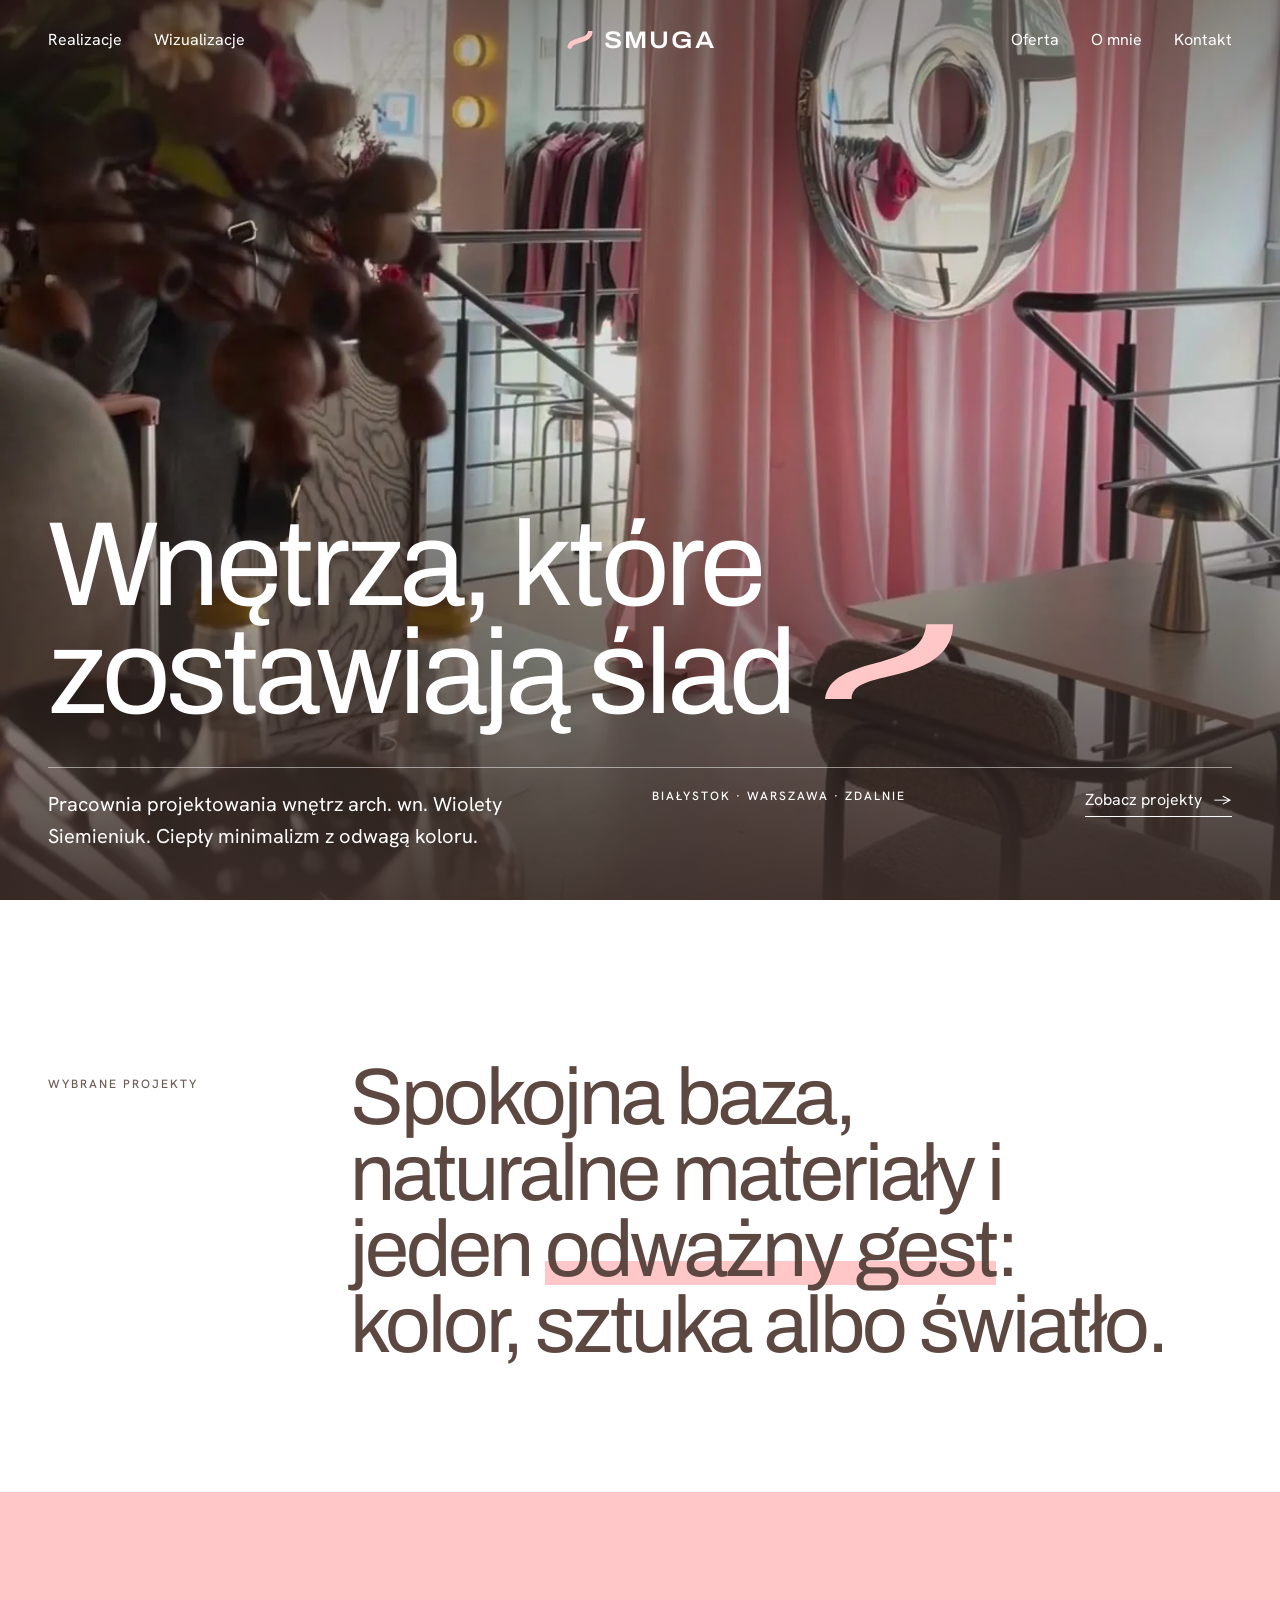
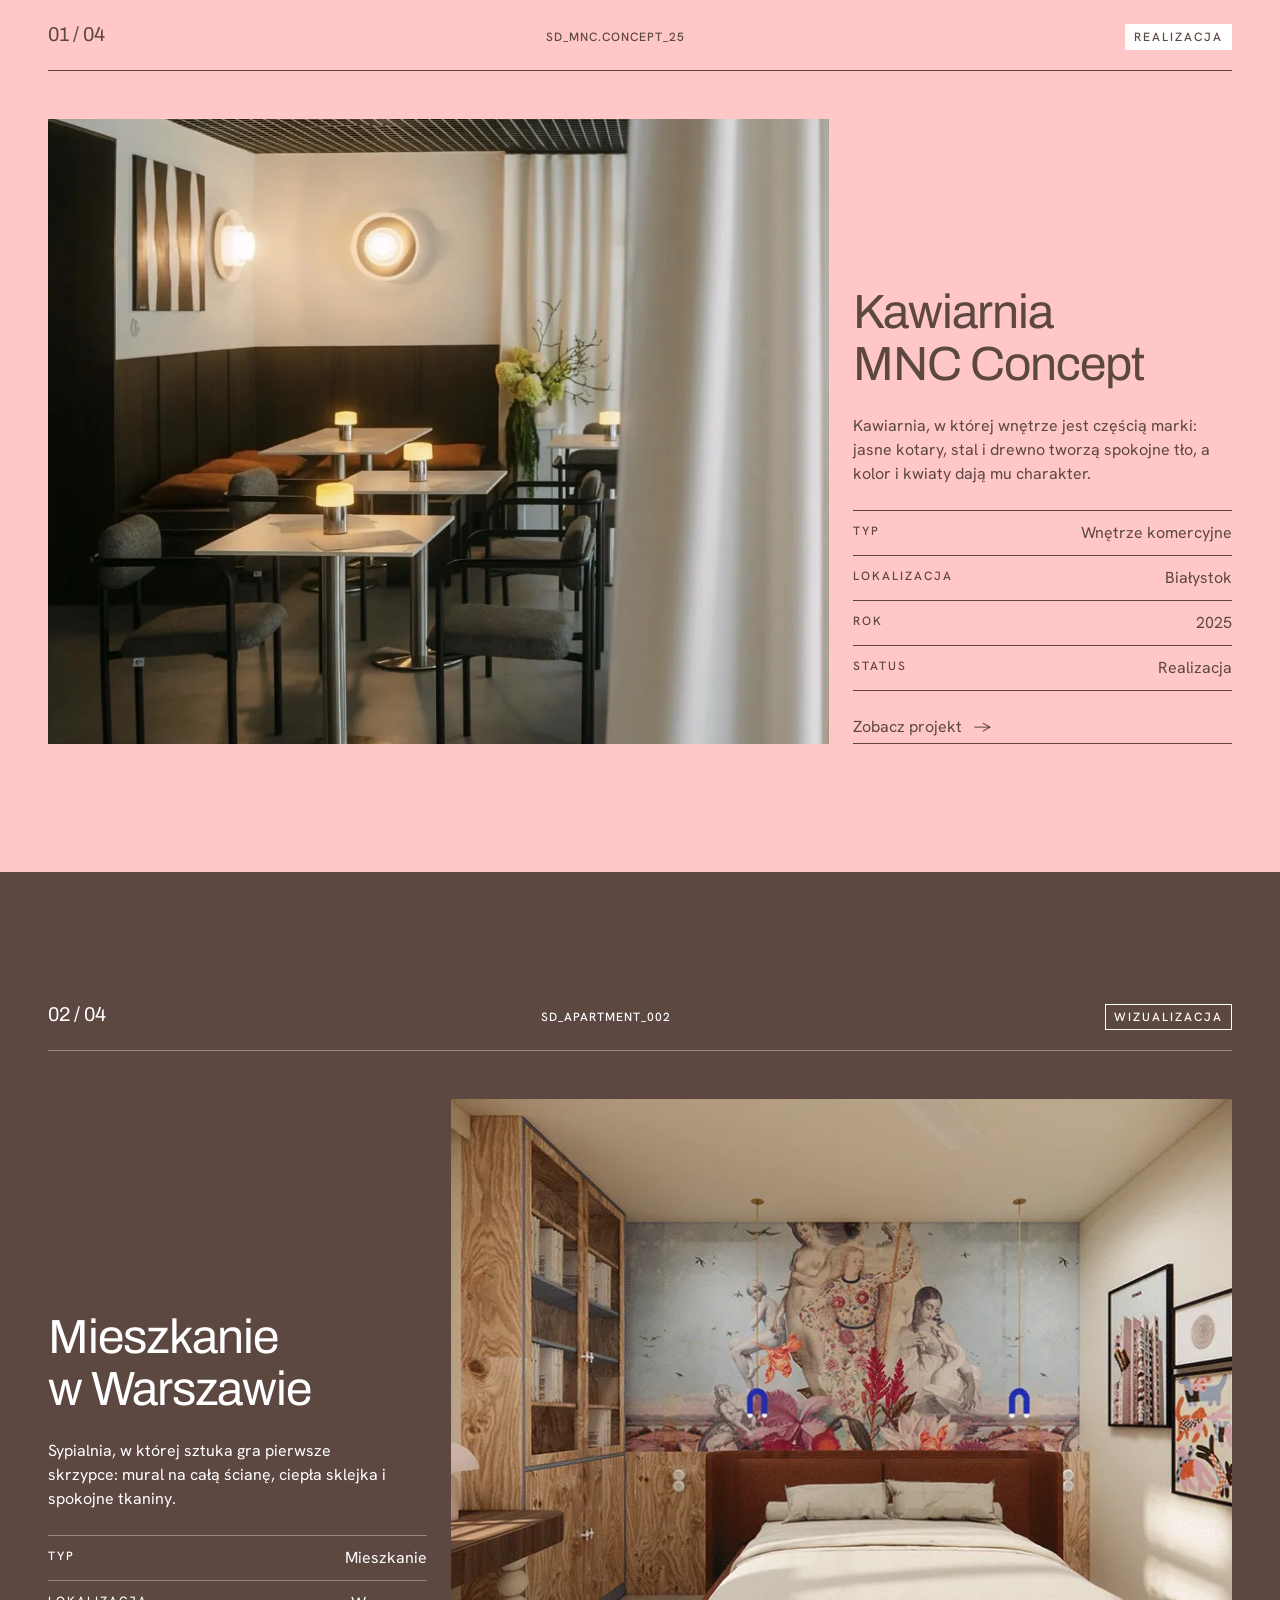
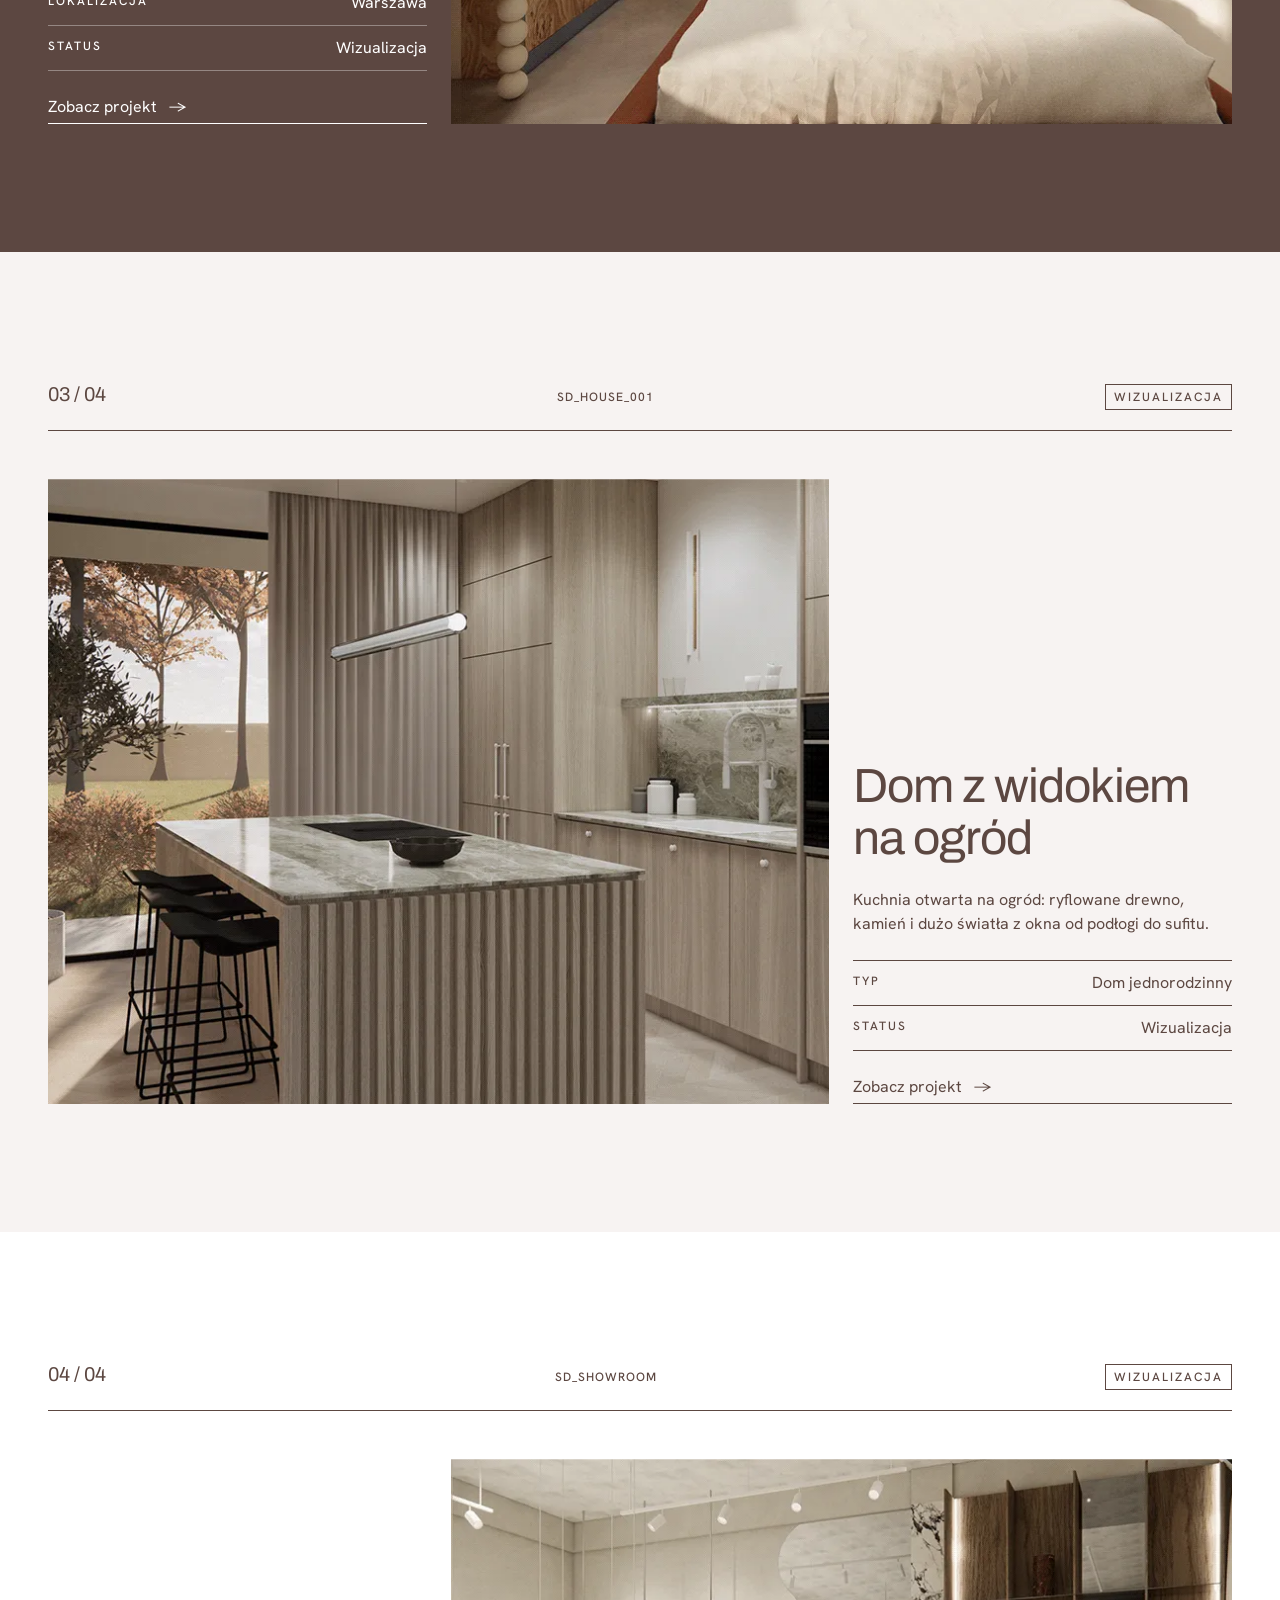
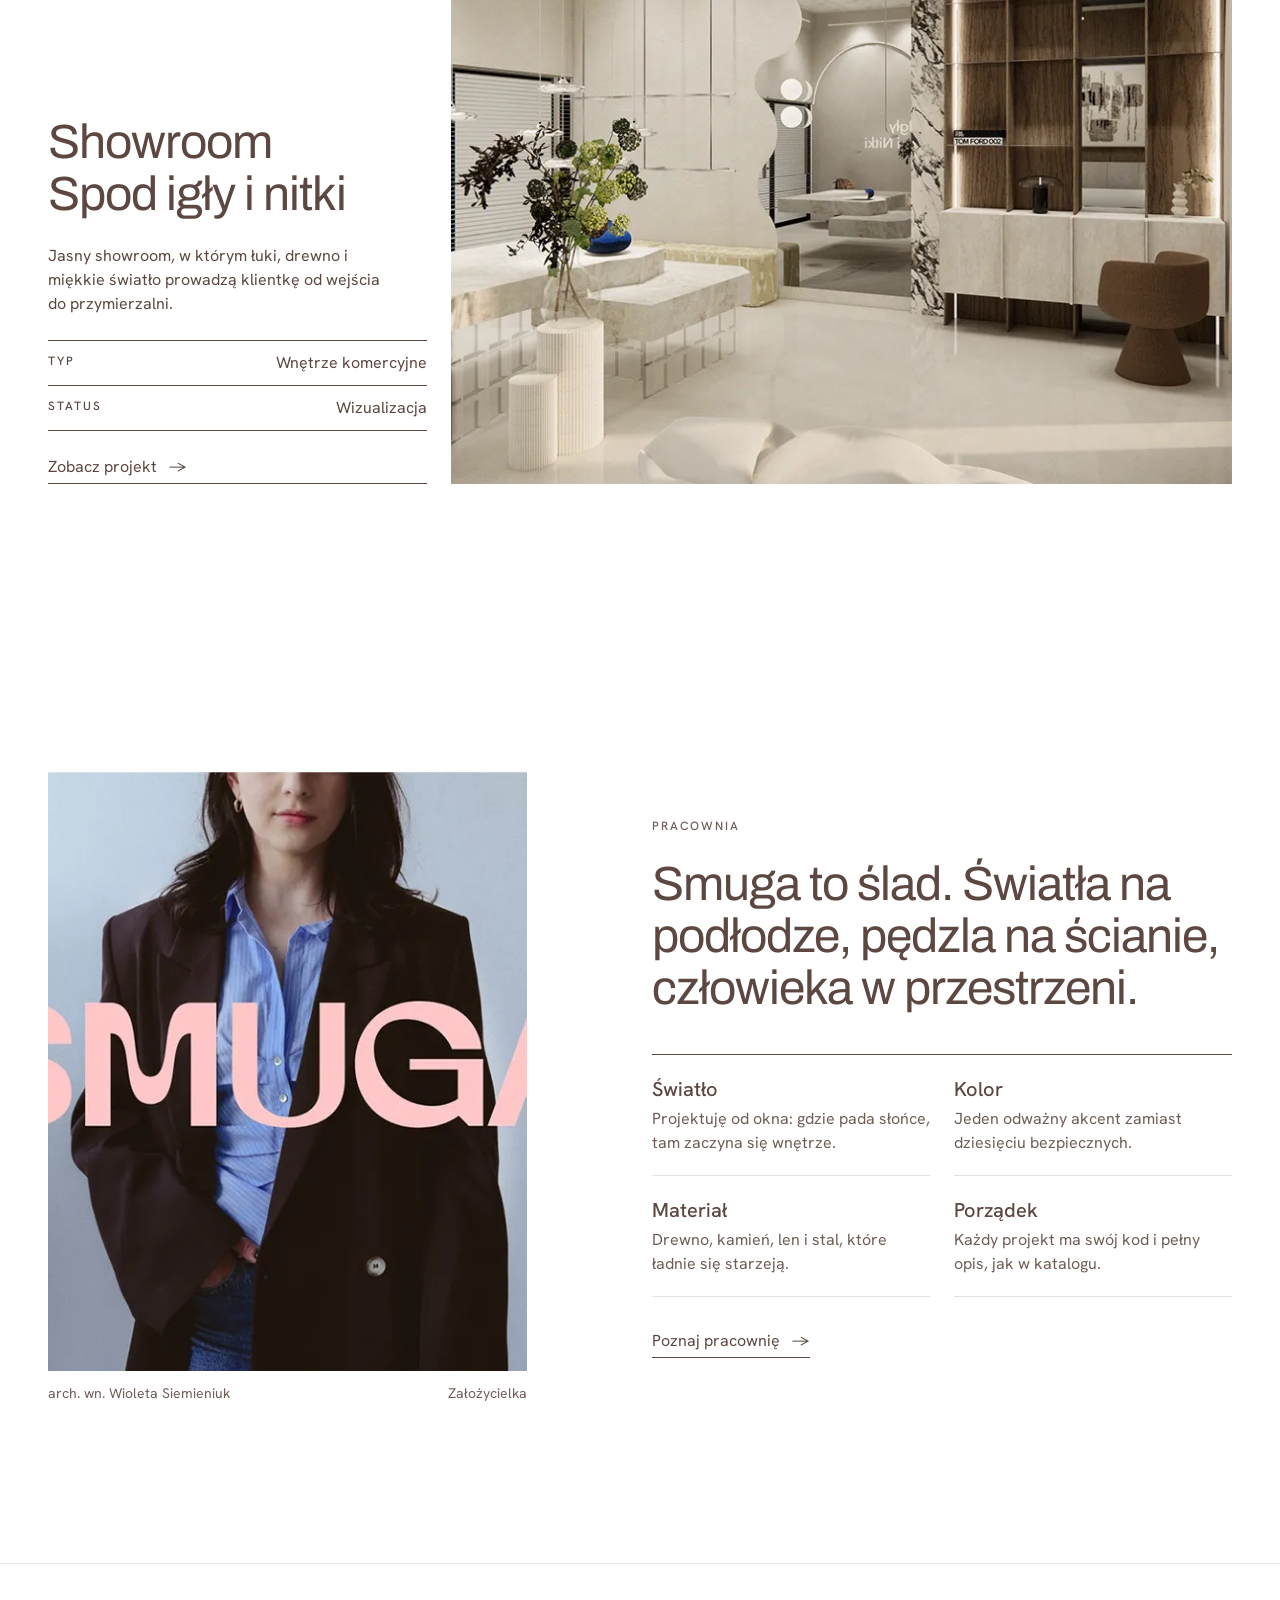
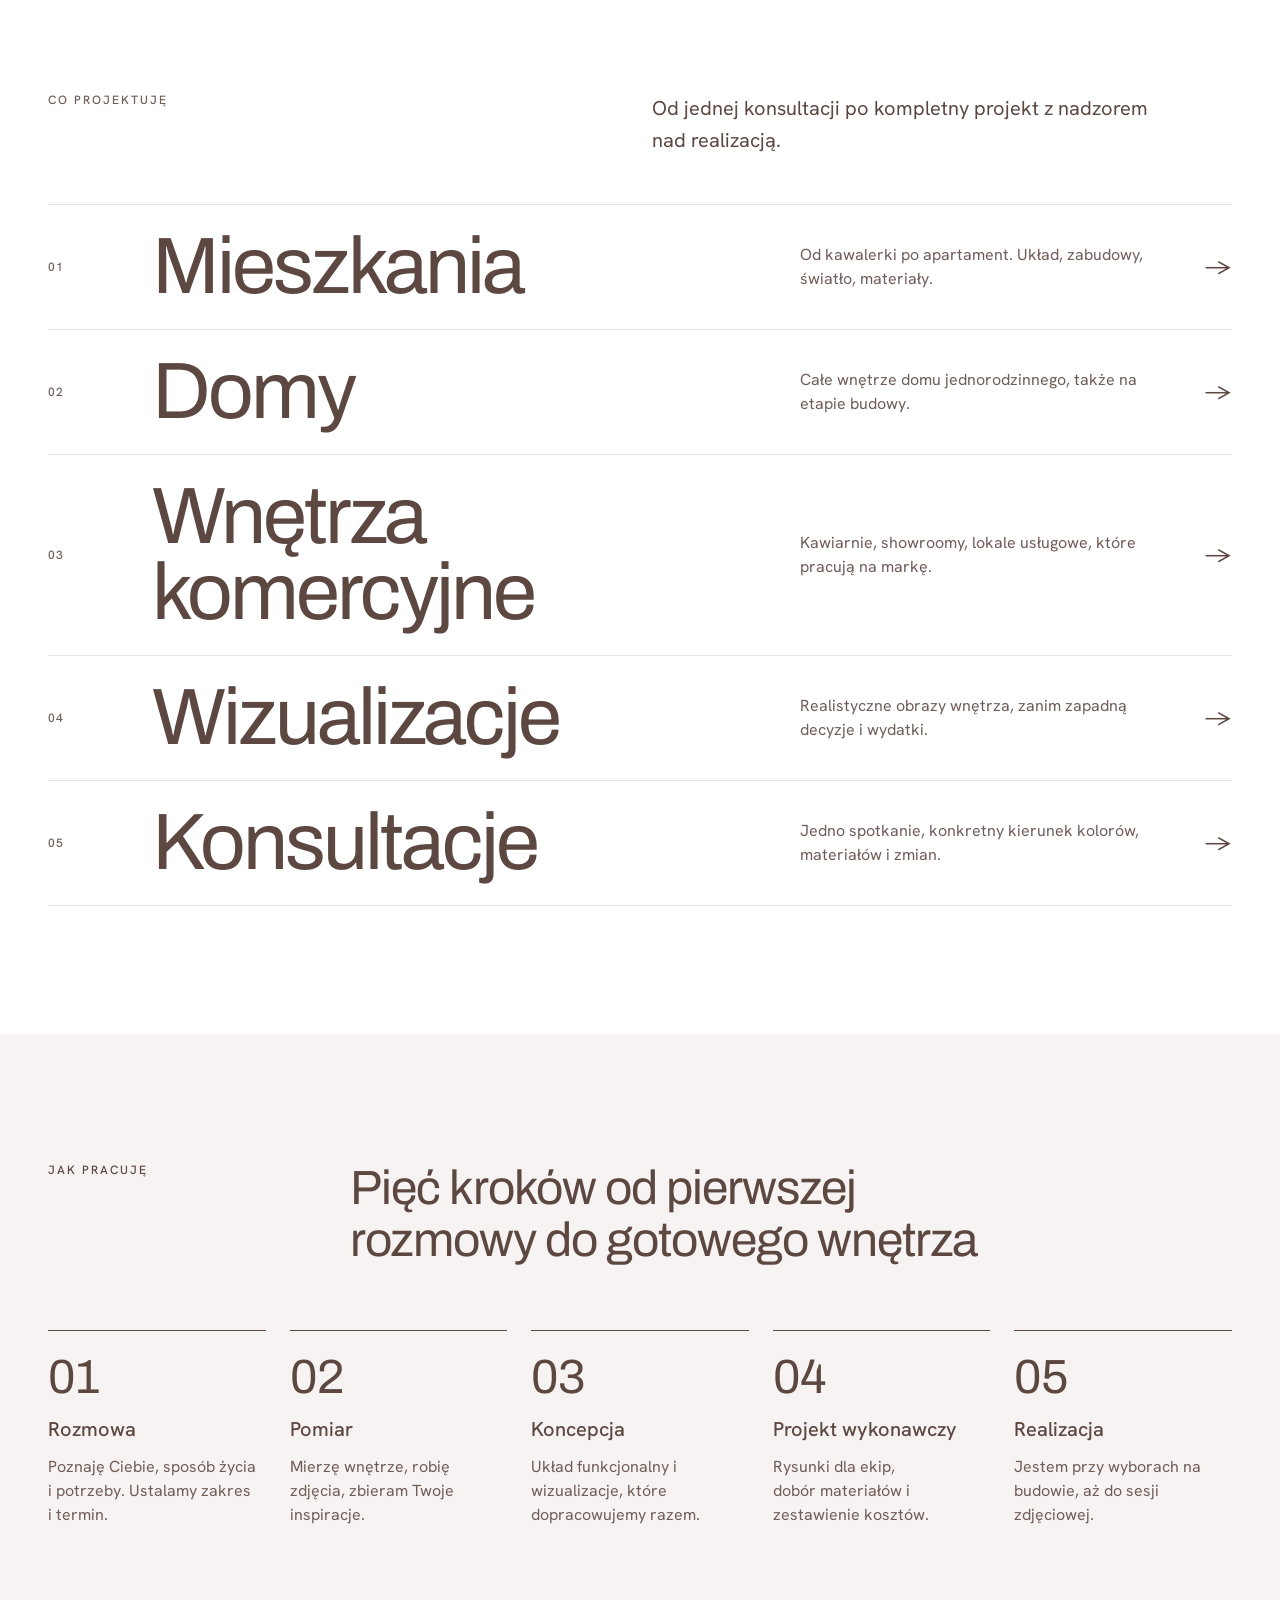
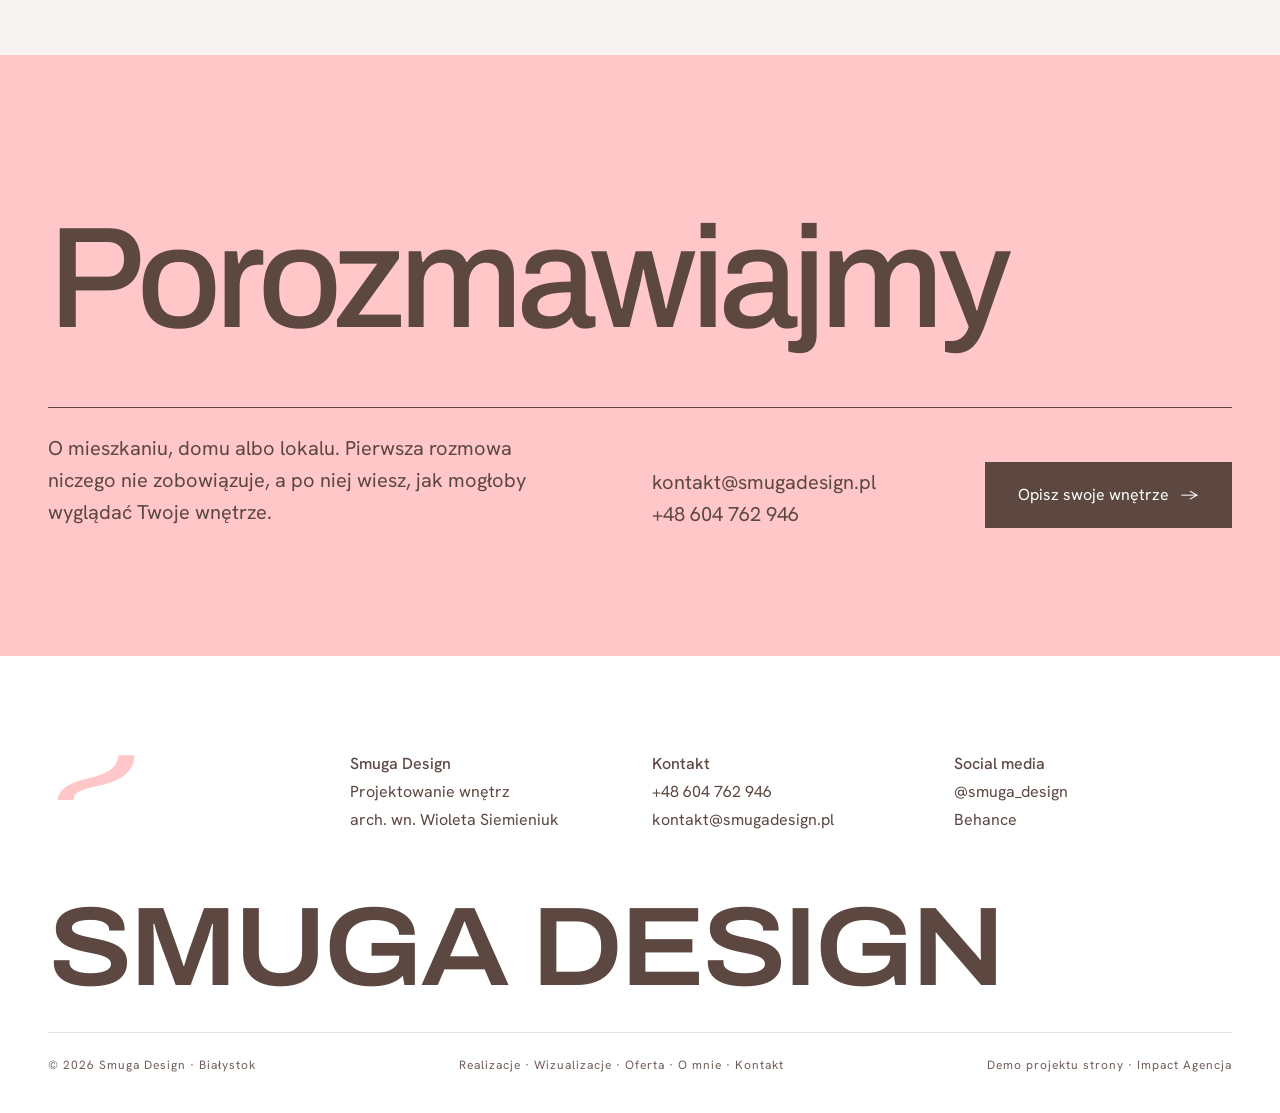
==== commit 364f48d0: "Demo v2: rozdziały projektów, hero ze smugą światła, duża typografia, bez cen Co-Authored-By: Claude" ====
--- a/index.html
+++ b/index.html
@@ -9,92 +9,142 @@
 <meta property="og:title" content="Smuga Design · projektowanie wnętrz Białystok">
 <meta property="og:description" content="Pracownia projektowania wnętrz arch. wn. Wiolety Siemieniuk. Realizacje i wizualizacje domów, mieszkań i wnętrz komercyjnych. Białystok, Warszawa.">
 <meta property="og:image" content="img/mnc-kotara.webp">
-<link rel="icon" href="data:image/svg+xml,%3Csvg xmlns='http://www.w3.org/2000/svg' viewBox='0 0 32 32'%3E%3Crect width='32' height='32' fill='%23FFC7C8'/%3E%3Ctext x='16' y='23' font-family='Arial' font-weight='700' font-size='20' text-anchor='middle' fill='%235C4741'%3ES%3C/text%3E%3C/svg%3E">
+<meta name="theme-color" content="#FFFFFF">
+<link rel="icon" href="data:image/svg+xml,%3Csvg xmlns='http://www.w3.org/2000/svg' viewBox='0 0 120 64'%3E%3Cpath fill='%23FFC7C8' d='M12 60C14 44 30 38 54 32C76 26 86 20 88 4H108C108 24 92 36 64 42C42 47 32 50 32 60Z'/%3E%3C/svg%3E">
 <link rel="preconnect" href="https://fonts.googleapis.com">
 <link rel="preconnect" href="https://fonts.gstatic.com" crossorigin>
-<link href="https://fonts.googleapis.com/css2?family=Archivo:wdth,wght@112,600&family=Hanken+Grotesk:wght@400;500&display=swap" rel="stylesheet">
-<link rel="stylesheet" href="assets/style.css">
+<link href="https://fonts.googleapis.com/css2?family=Archivo:wdth,wght@100..112,400..600&family=Hanken+Grotesk:wght@400;500&display=swap" rel="stylesheet">
+<link rel="stylesheet" href="assets/style.css?v=3">
 </head>
 <body>
 <a class="skip" href="#main">Przejdź do treści</a>
-<header class="hdr">
+<header class="hdr over">
   <div class="wrap">
-    <a class="logo" href="index.html" aria-label="Smuga Design, strona główna"><svg class="streak" viewBox="0 0 120 64" aria-hidden="true"><path d="M12 60C14 44 30 38 54 32C76 26 86 20 88 4H108C108 24 92 36 64 42C42 47 32 50 32 60Z"/></svg>SMUGA<small>design</small></a>
-    <button class="burger" type="button" aria-expanded="false" aria-controls="nav"><span>Menu</span><i aria-hidden="true"></i></button>
-    <nav class="nav" id="nav" aria-label="Główne"><a href="realizacje.html">Realizacje</a><a href="wizualizacje.html">Wizualizacje</a><a href="oferta.html">Oferta</a><a href="o-mnie.html">O mnie</a><a class="cta" href="kontakt.html">Kontakt</a></nav>
+    <nav class="nav" aria-label="Projekty"><a href="realizacje.html">Realizacje</a><a href="wizualizacje.html">Wizualizacje</a></nav>
+    <a class="logo" href="index.html" aria-label="Smuga Design, strona główna"><svg class="streak-draw" viewBox="0 0 120 64" aria-hidden="true"><path d="M22 58C24 46 36 40 58 35C80 30 96 22 98 6"/></svg>SMUGA</a>
+    <nav class="nav r" aria-label="Pracownia"><a href="oferta.html">Oferta</a><a href="o-mnie.html">O mnie</a><a href="kontakt.html">Kontakt</a></nav>
+    <button class="burger" type="button" aria-expanded="false" aria-controls="drawer"><span>Menu</span><i aria-hidden="true"></i></button>
   </div>
 </header>
+<div class="drawer" id="drawer"><a href="realizacje.html">Realizacje</a><a href="wizualizacje.html">Wizualizacje</a><a href="oferta.html">Oferta</a><a href="o-mnie.html">O mnie</a><a href="kontakt.html">Kontakt</a><div class="small"><a href="mailto:kontakt@smugadesign.pl">kontakt@smugadesign.pl</a><a href="tel:+48604762946">+48 604 762 946</a></div></div>
 <main id="main">
-<section class="hero"><div class="wrap">
-  <div class="hero-top">
-    <h1 class="t-h1 rv">Wnętrza, które zostawiają ślad<svg class="streak" viewBox="0 0 120 64" aria-hidden="true"><path d="M12 60C14 44 30 38 54 32C76 26 86 20 88 4H108C108 24 92 36 64 42C42 47 32 50 32 60Z"/></svg></h1>
-    <div class="intro rv"><p class="t-lead">Pracownia projektowania wnętrz arch. wn. Wiolety Siemieniuk. Ciepły minimalizm z odwagą koloru, dla domów, mieszkań i marek.</p><p class="t-label muted">Białystok · Warszawa · zdalnie</p></div>
+<section class="hero" aria-labelledby="hero-h">
+  <img src="img/mnc-kotara.webp" srcset="img/mnc-kotara-s.webp 800w, img/mnc-kotara.webp 1400w" sizes="100vw" width="1400" height="1960" alt="Różowa kotara i stoliki przy wejściu, kawiarnia MNC Concept" fetchpriority="high">
+  <div class="sweep" aria-hidden="true"></div>
+  <div class="wrap">
+    <h1 class="d-xl" id="hero-h">Wnętrza, które zostawiają ślad<svg class="streak" viewBox="0 0 120 64" aria-hidden="true"><path d="M12 60C14 44 30 38 54 32C76 26 86 20 88 4H108C108 24 92 36 64 42C42 47 32 50 32 60Z"/></svg></h1>
+    <div class="hero-bar">
+      <p class="lead">Pracownia projektowania wnętrz arch. wn. Wiolety Siemieniuk. Ciepły minimalizm z odwagą koloru.</p>
+      <span class="lbl">Białystok · Warszawa · zdalnie</span>
+      <a class="lnk" href="#projekty">Zobacz projekty</a>
+    </div>
   </div>
-  <div class="hero-grid">
-    <figure class="rv"><a href="projekt-mnc-concept.html"><div class="ph r-4-5"><img src="img/mnc-kotara-s.webp" srcset="img/mnc-kotara-s.webp 800w, img/mnc-kotara.webp 1400w" sizes="(max-width: 860px) 100vw, 42vw" width="1400" height="1960" alt="Różowa kotara i stoliki przy wejściu, kawiarnia MNC Concept" fetchpriority="high" decoding="async"></div><figcaption><span class="t-code">SD_MNC.CONCEPT_25</span><span class="tag real">Realizacja</span></figcaption></a></figure>
-    <figure class="rv"><a href="projekt-mieszkanie-warszawa.html"><div class="ph r-3-4"><img src="img/viz-apartament-wwa-s.webp" srcset="img/viz-apartament-wwa-s.webp 800w, img/viz-apartament-wwa.webp 808w" sizes="(max-width: 860px) 50vw, 33vw" width="808" height="632" alt="Sypialnia z muralem i zabudową ze sklejki, mieszkanie w Warszawie, wizualizacja" fetchpriority="high" decoding="async"></div><figcaption><span class="t-code">SD_APARTMENT_002</span><span class="tag viz">Wizualizacja</span></figcaption></a></figure>
-    <figure class="rv"><a href="projekt-dom-001.html"><div class="ph r-1-1"><img src="img/viz-dom-001-s.webp" srcset="img/viz-dom-001-s.webp 800w, img/viz-dom-001.webp 808w" sizes="(max-width: 860px) 50vw, 25vw" width="808" height="632" alt="Kuchnia z wyspą i ryflowaną zabudową, dom jednorodzinny, wizualizacja" fetchpriority="high" decoding="async"></div><figcaption><span class="t-code">SD_HOUSE_001</span><span class="tag viz">Wizualizacja</span></figcaption></a></figure>
+</section>
+
+<section class="intro" id="projekty"><div class="wrap g12">
+  <p class="lbl muted">Wybrane projekty</p>
+  <h2 class="d-l rv">Spokojna baza, naturalne materiały i jeden <em>odważny gest</em>: kolor, sztuka albo światło.</h2>
+</div></section>
+
+<section class="chap pink" aria-labelledby="ch1">
+  <div class="wrap">
+    <div class="chap-top"><span class="num">01 / 04</span><span class="code">SD_MNC.CONCEPT_25</span><span class="tag real">Realizacja</span></div>
+    <div class="g12">
+      <a class="media mask" href="projekt-mnc-concept.html" tabindex="-1" aria-hidden="true"><div class="ph r-5-4"><img src="img/mnc-sala-s.webp" srcset="img/mnc-sala-s.webp 800w, img/mnc-sala.webp 1158w" sizes="(max-width: 1080px) 100vw, 66vw" width="1158" height="1500" alt="Sala z ławą wzdłuż ściany i okrągłymi kinkietami, kawiarnia MNC Concept" loading="lazy" decoding="async"></div></a>
+      <div class="txt stag">
+        <h2 class="d-m" id="ch1">Kawiarnia MNC Concept</h2>
+        <p>Kawiarnia, w której wnętrze jest częścią marki: jasne kotary, stal i drewno tworzą spokojne tło, a kolor i kwiaty dają mu charakter.</p>
+        <dl class="meta"><div><dt>Typ</dt><dd>Wnętrze komercyjne</dd></div><div><dt>Lokalizacja</dt><dd>Białystok</dd></div><div><dt>Rok</dt><dd>2025</dd></div><div><dt>Status</dt><dd>Realizacja</dd></div></dl>
+        <a class="lnk" href="projekt-mnc-concept.html">Zobacz projekt</a>
+      </div>
+    </div>
+  </div>
+</section><section class="chap dark flip" aria-labelledby="ch2">
+  <div class="wrap">
+    <div class="chap-top"><span class="num">02 / 04</span><span class="code">SD_APARTMENT_002</span><span class="tag">Wizualizacja</span></div>
+    <div class="g12">
+      <a class="media mask" href="projekt-mieszkanie-warszawa.html" tabindex="-1" aria-hidden="true"><div class="ph r-5-4"><img src="img/viz-apartament-wwa-s.webp" srcset="img/viz-apartament-wwa-s.webp 800w, img/viz-apartament-wwa.webp 808w" sizes="(max-width: 1080px) 100vw, 66vw" width="808" height="632" alt="Sypialnia z muralem i zabudową ze sklejki, mieszkanie w Warszawie, wizualizacja" loading="lazy" decoding="async"></div></a>
+      <div class="txt stag">
+        <h2 class="d-m" id="ch2">Mieszkanie w Warszawie</h2>
+        <p>Sypialnia, w której sztuka gra pierwsze skrzypce: mural na całą ścianę, ciepła sklejka i spokojne tkaniny.</p>
+        <dl class="meta"><div><dt>Typ</dt><dd>Mieszkanie</dd></div><div><dt>Lokalizacja</dt><dd>Warszawa</dd></div><div><dt>Status</dt><dd>Wizualizacja</dd></div></dl>
+        <a class="lnk" href="projekt-mieszkanie-warszawa.html">Zobacz projekt</a>
+      </div>
+    </div>
+  </div>
+</section><section class="chap soft" aria-labelledby="ch3">
+  <div class="wrap">
+    <div class="chap-top"><span class="num">03 / 04</span><span class="code">SD_HOUSE_001</span><span class="tag">Wizualizacja</span></div>
+    <div class="g12">
+      <a class="media mask" href="projekt-dom-001.html" tabindex="-1" aria-hidden="true"><div class="ph r-5-4"><img src="img/viz-dom-001-s.webp" srcset="img/viz-dom-001-s.webp 800w, img/viz-dom-001.webp 808w" sizes="(max-width: 1080px) 100vw, 66vw" width="808" height="632" alt="Kuchnia z wyspą i ryflowaną zabudową, dom jednorodzinny, wizualizacja" loading="lazy" decoding="async"></div></a>
+      <div class="txt stag">
+        <h2 class="d-m" id="ch3">Dom z widokiem na ogród</h2>
+        <p>Kuchnia otwarta na ogród: ryflowane drewno, kamień i dużo światła z okna od podłogi do sufitu.</p>
+        <dl class="meta"><div><dt>Typ</dt><dd>Dom jednorodzinny</dd></div><div><dt>Status</dt><dd>Wizualizacja</dd></div></dl>
+        <a class="lnk" href="projekt-dom-001.html">Zobacz projekt</a>
+      </div>
+    </div>
+  </div>
+</section><section class="chap  flip" aria-labelledby="ch4">
+  <div class="wrap">
+    <div class="chap-top"><span class="num">04 / 04</span><span class="code">SD_SHOWROOM</span><span class="tag">Wizualizacja</span></div>
+    <div class="g12">
+      <a class="media mask" href="projekt-showroom-spod-igly-i-nitki.html" tabindex="-1" aria-hidden="true"><div class="ph r-5-4"><img src="img/viz-showroom-s.webp" srcset="img/viz-showroom-s.webp 800w, img/viz-showroom.webp 808w" sizes="(max-width: 1080px) 100vw, 66vw" width="808" height="632" alt="Jasny showroom z łukami i drewnianą zabudową, wizualizacja" loading="lazy" decoding="async"></div></a>
+      <div class="txt stag">
+        <h2 class="d-m" id="ch4">Showroom Spod igły i nitki</h2>
+        <p>Jasny showroom, w którym łuki, drewno i miękkie światło prowadzą klientkę od wejścia do przymierzalni.</p>
+        <dl class="meta"><div><dt>Typ</dt><dd>Wnętrze komercyjne</dd></div><div><dt>Status</dt><dd>Wizualizacja</dd></div></dl>
+        <a class="lnk" href="projekt-showroom-spod-igly-i-nitki.html">Zobacz projekt</a>
+      </div>
+    </div>
+  </div>
+</section>
+
+<section class="studio"><div class="wrap g12">
+  <figure class="pic mask"><div class="ph r-4-5"><img src="img/smuga-wioleta-s.webp" srcset="img/smuga-wioleta-s.webp 800w, img/smuga-wioleta.webp 808w" sizes="(max-width: 1080px) 100vw, 40vw" width="808" height="632" alt="Arch. wn. Wioleta Siemieniuk, Smuga Design" loading="lazy" decoding="async"></div><figcaption class="small muted"><span>arch. wn. Wioleta Siemieniuk</span><span>Założycielka</span></figcaption></figure>
+  <div class="txt">
+    <p class="lbl muted">Pracownia</p>
+    <h2 class="d-m rv">Smuga to ślad. Światła na podłodze, pędzla na ścianie, człowieka w przestrzeni.</h2>
+    <ul class="means stag">
+      <li><b>Światło</b><span class="muted">Projektuję od okna: gdzie pada słońce, tam zaczyna się wnętrze.</span></li>
+      <li><b>Kolor</b><span class="muted">Jeden odważny akcent zamiast dziesięciu bezpiecznych.</span></li>
+      <li><b>Materiał</b><span class="muted">Drewno, kamień, len i stal, które ładnie się starzeją.</span></li>
+      <li><b>Porządek</b><span class="muted">Każdy projekt ma swój kod i pełny opis, jak w katalogu.</span></li>
+    </ul>
+    <p style="margin-top:32px"><a class="lnk" href="o-mnie.html">Poznaj pracownię</a></p>
   </div>
 </div></section>
 
-<section class="sec"><div class="wrap">
-  <div class="sec-head"><p class="t-label muted">Realizacje</p><h2 class="t-h2 rv">Wnętrza, które już żyją</h2><a class="more" href="realizacje.html">Wszystkie realizacje</a></div>
-  <a class="feature rv" href="projekt-mnc-concept.html">
-    <div class="ph r-5-4"><img src="img/mnc-sala-s.webp" srcset="img/mnc-sala-s.webp 800w, img/mnc-sala.webp 1158w" sizes="(max-width: 860px) 100vw, 58vw" width="1158" height="1500" alt="Sala z ławą wzdłuż ściany i okrągłymi kinkietami, kawiarnia MNC Concept" loading="lazy" decoding="async"></div>
-    <div class="txt">
-      <div><span class="t-code">SD_MNC.CONCEPT_25</span><h3>Kawiarnia MNC Concept</h3><p class="t-lead muted">Kawiarnia, w której wnętrze jest częścią marki: jasne kotary, stal i drewno tworzą spokojne tło, a kolor i kwiaty dają mu charakter.</p></div>
-      <dl class="facts"><div><dt>Typ</dt><dd>Wnętrze komercyjne</dd></div><div><dt>Miasto</dt><dd>Białystok</dd></div><div><dt>Rok</dt><dd>2025</dd></div><div><dt>Status</dt><dd>Realizacja</dd></div></dl>
-    </div>
-  </a>
+<section class="svc"><div class="wrap">
+  <div class="svc-head g12"><p class="lbl muted">Co projektuję</p><p class="lead">Od jednej konsultacji po kompletny projekt z nadzorem nad realizacją.</p></div>
+  <ul class="svc-list"><li><a href="oferta.html#mieszkania"><span class="code muted">01</span><span class="d-l"><span class="hl">Mieszkania</span></span><p class="muted">Od kawalerki po apartament. Układ, zabudowy, światło, materiały.</p><span class="ar" aria-hidden="true">&#8594;</span></a></li><li><a href="oferta.html#domy"><span class="code muted">02</span><span class="d-l"><span class="hl">Domy</span></span><p class="muted">Całe wnętrze domu jednorodzinnego, także na etapie budowy.</p><span class="ar" aria-hidden="true">&#8594;</span></a></li><li><a href="oferta.html#komercyjne"><span class="code muted">03</span><span class="d-l"><span class="hl">Wnętrza komercyjne</span></span><p class="muted">Kawiarnie, showroomy, lokale usługowe, które pracują na markę.</p><span class="ar" aria-hidden="true">&#8594;</span></a></li><li><a href="oferta.html#wizualizacje"><span class="code muted">04</span><span class="d-l"><span class="hl">Wizualizacje</span></span><p class="muted">Realistyczne obrazy wnętrza, zanim zapadną decyzje i wydatki.</p><span class="ar" aria-hidden="true">&#8594;</span></a></li><li><a href="oferta.html#konsultacje"><span class="code muted">05</span><span class="d-l"><span class="hl">Konsultacje</span></span><p class="muted">Jedno spotkanie, konkretny kierunek kolorów, materiałów i zmian.</p><span class="ar" aria-hidden="true">&#8594;</span></a></li></ul>
 </div></section>
 
-<section class="sec"><div class="wrap">
-  <div class="sec-head"><p class="t-label muted">Wizualizacje</p><h2 class="t-h2 rv">Projekty, które czekają na realizację</h2><a class="more" href="wizualizacje.html">Wszystkie wizualizacje</a></div>
-  <div class="grid"><a class="card rv" href="projekt-mieszkanie-warszawa.html"><div class="ph r-5-4"><img src="img/viz-apartament-wwa-s.webp" srcset="img/viz-apartament-wwa-s.webp 800w, img/viz-apartament-wwa.webp 808w" sizes="(max-width: 860px) 100vw, 33vw" width="808" height="632" alt="Sypialnia z muralem i zabudową ze sklejki, mieszkanie w Warszawie, wizualizacja" loading="lazy" decoding="async"></div><div class="meta"><span class="t-code">SD_APARTMENT_002</span><span class="tag viz">Wizualizacja</span></div><h3>Mieszkanie w Warszawie</h3><p class="sub">Mieszkanie · Warszawa</p></a><a class="card rv" href="projekt-dom-001.html"><div class="ph r-5-4"><img src="img/viz-dom-001-s.webp" srcset="img/viz-dom-001-s.webp 800w, img/viz-dom-001.webp 808w" sizes="(max-width: 860px) 100vw, 33vw" width="808" height="632" alt="Kuchnia z wyspą i ryflowaną zabudową, dom jednorodzinny, wizualizacja" loading="lazy" decoding="async"></div><div class="meta"><span class="t-code">SD_HOUSE_001</span><span class="tag viz">Wizualizacja</span></div><h3>Dom z widokiem na ogród</h3><p class="sub">Dom jednorodzinny</p></a><a class="card rv" href="projekt-showroom-spod-igly-i-nitki.html"><div class="ph r-5-4"><img src="img/viz-showroom-s.webp" srcset="img/viz-showroom-s.webp 800w, img/viz-showroom.webp 808w" sizes="(max-width: 860px) 100vw, 33vw" width="808" height="632" alt="Jasny showroom z łukami i drewnianą zabudową, wizualizacja" loading="lazy" decoding="async"></div><div class="meta"><span class="t-code">SD_SHOWROOM</span><span class="tag viz">Wizualizacja</span></div><h3>Showroom Spod igły i nitki</h3><p class="sub">Wnętrze komercyjne</p></a></div>
+<section class="proc"><div class="wrap">
+  <div class="head g12"><p class="lbl">Jak pracuję</p><h2 class="d-m rv">Pięć kroków od pierwszej rozmowy do gotowego wnętrza</h2></div>
+  <ol class="stag"><li><b>Rozmowa</b><p class="muted">Poznaję Ciebie, sposób życia i potrzeby. Ustalamy zakres i termin.</p></li><li><b>Pomiar</b><p class="muted">Mierzę wnętrze, robię zdjęcia, zbieram Twoje inspiracje.</p></li><li><b>Koncepcja</b><p class="muted">Układ funkcjonalny i wizualizacje, które dopracowujemy razem.</p></li><li><b>Projekt wykonawczy</b><p class="muted">Rysunki dla ekip, dobór materiałów i zestawienie kosztów.</p></li><li><b>Realizacja</b><p class="muted">Jestem przy wyborach na budowie, aż do sesji zdjęciowej.</p></li></ol>
 </div></section>
-
-<section class="sec"><div class="wrap about">
-  <div class="rv"><div class="ph r-5-4"><img src="img/smuga-wioleta-s.webp" srcset="img/smuga-wioleta-s.webp 800w, img/smuga-wioleta.webp 808w" sizes="(max-width: 860px) 100vw, 40vw" width="808" height="632" alt="Arch. wn. Wioleta Siemieniuk, Smuga Design" loading="lazy" decoding="async"></div></div>
-  <div class="txt rv">
-    <p class="t-label muted">O mnie</p>
-    <h2 class="t-h2">Projektuję wnętrza jak światło, które wpada przez okno</h2>
-    <p class="t-lead">Smuga to ślad: światła na podłodze, pędzla na ścianie, człowieka w przestrzeni. Spokojną bazę z naturalnych materiałów łączę z jednym odważnym gestem, kolorem albo sztuką.</p>
-    <p class="muted">Prowadzę projekt od pierwszej rozmowy do sesji zdjęciowej gotowego wnętrza. Pracuję w Białymstoku, w Warszawie i zdalnie.</p>
-    <div class="sign"><span>arch. wn. Wioleta Siemieniuk</span><a class="more" href="o-mnie.html">Więcej o mnie</a></div>
-  </div>
-</div></section>
-
-<section class="sec"><div class="wrap steps">
-  <div class="head rv"><p class="t-label muted">Jak pracuję</p><h2 class="t-h2">Pięć kroków od rozmowy do gotowego wnętrza</h2><a class="more" href="oferta.html">Zakres i pakiety</a></div>
-  <ol class="rv"><li><b>Rozmowa</b><p>Poznaję Ciebie, sposób życia i budżet. Ustalamy zakres i termin.</p></li><li><b>Pomiar i ankieta</b><p>Mierzę wnętrze, robię zdjęcia, zbieram Twoje inspiracje.</p></li><li><b>Koncepcja</b><p>Układ funkcjonalny i wizualizacje. Dopracowujemy je razem.</p></li><li><b>Projekt wykonawczy</b><p>Rysunki dla ekip, dobór materiałów i kosztorys.</p></li><li><b>Realizacja</b><p>Wspieram w wyborach na budowie, aż do sesji zdjęciowej.</p></li></ol>
-</div></section>
-
-<section class="band"><div class="wrap">
-  <div class="txt rv"><p class="t-label">Dla biznesu</p><h2 class="t-h2">Wnętrza, które pracują na markę</h2><p class="t-lead">Kawiarnie, showroomy i lokale usługowe. Projektuję przestrzeń, którą klienci rozpoznają po jednym zdjęciu.</p><a class="more" href="oferta.html#biznes">Wnętrza komercyjne</a></div>
-  <div class="pics rv"><div class="ph r-3-4"><img src="img/mnc-bar-s.webp" srcset="img/mnc-bar-s.webp 800w, img/mnc-bar.webp 1062w" sizes="(max-width: 860px) 60vw, 30vw" width="1062" height="1400" alt="Bar ze stali i kwiaty przy ekspresie, kawiarnia MNC Concept" loading="lazy" decoding="async"></div><div class="ph r-3-4"><img src="img/mnc-lada-s.webp" srcset="img/mnc-lada-s.webp 800w, img/mnc-lada.webp 1149w" sizes="(max-width: 860px) 40vw, 20vw" width="1149" height="1500" alt="Lada z frontem o wyrazistym rysunku drewna, kawiarnia MNC Concept" loading="lazy" decoding="async"></div></div>
-</div></section>
-
-<section class="contact" aria-labelledby="c-h">
+<section class="cta" aria-labelledby="cta-h">
   <div class="wrap">
-    <h2 class="big" id="c-h">Porozmawiajmy o Twoim wnętrzu</h2>
-    <div class="lines">
-      <a href="mailto:kontakt@smugadesign.pl">kontakt@smugadesign.pl</a>
-      <a href="tel:+48604762946">+48 604 762 946</a>
-      <a href="kontakt.html">Formularz zapytania &#8594;</a>
+    <h2 class="d-xxl rv" id="cta-h">Porozmawiajmy</h2>
+    <div class="row stag">
+      <p class="lead">O mieszkaniu, domu albo lokalu. Pierwsza rozmowa niczego nie zobowiązuje, a po niej wiesz, jak mogłoby wyglądać Twoje wnętrze.</p>
+      <div class="links"><a href="mailto:kontakt@smugadesign.pl">kontakt@smugadesign.pl</a><a href="tel:+48604762946">+48 604 762 946</a></div>
+      <a class="btn" href="kontakt.html">Opisz swoje wnętrze</a>
     </div>
   </div>
 </section>
 </main>
 <footer class="ftr">
-  <div class="wrap">
-    <svg class="streak" viewBox="0 0 120 64" aria-hidden="true"><path d="M12 60C14 44 30 38 54 32C76 26 86 20 88 4H108C108 24 92 36 64 42C42 47 32 50 32 60Z"/></svg>
+  <div class="wrap g12">
+    <div class="mk"><svg class="streak" viewBox="0 0 120 64" aria-hidden="true"><path d="M12 60C14 44 30 38 54 32C76 26 86 20 88 4H108C108 24 92 36 64 42C42 47 32 50 32 60Z"/></svg></div>
     <div class="col"><b>Smuga Design</b><span>Projektowanie wnętrz</span><span>arch. wn. Wioleta Siemieniuk</span></div>
     <div class="col"><b>Kontakt</b><a href="tel:+48604762946">+48 604 762 946</a><a href="mailto:kontakt@smugadesign.pl">kontakt@smugadesign.pl</a></div>
     <div class="col"><b>Social media</b><a href="https://www.instagram.com/smuga_design/" rel="noopener">@smuga_design</a><a href="https://www.behance.net/smugadesign" rel="noopener">Behance</a></div>
     <p class="mark" aria-hidden="true">SMUGA DESIGN</p>
-    <div class="bottom"><span>© 2026 Smuga Design · Białystok</span><span><a href="realizacje.html">Realizacje</a>  ·  <a href="wizualizacje.html">Wizualizacje</a>  ·  <a href="oferta.html">Oferta</a>  ·  <a href="o-mnie.html">O mnie</a></span><span>Demo projektu strony · Impact Agencja</span></div>
+    <div class="bottom"><span>© 2026 Smuga Design · Białystok</span><span><a href="realizacje.html">Realizacje</a> · <a href="wizualizacje.html">Wizualizacje</a> · <a href="oferta.html">Oferta</a> · <a href="o-mnie.html">O mnie</a> · <a href="kontakt.html">Kontakt</a></span><span>Demo projektu strony · Impact Agencja</span></div>
   </div>
 </footer>
-<script src="assets/app.js" defer></script>
+<script src="assets/app.js?v=3" defer></script>
 </body>
 </html>
--- a/assets/style.css
+++ b/assets/style.css
@@ -1,300 +1,390 @@
-/* Smuga Design - demo strony. Siatka 4 px, kolory w hex, bez ułamków. */
+/* Smuga Design - demo strony v2. Siatka 4 px, kolory ze stopki marki, bez ułamków w wymiarach. */
 :root {
-  /* paleta ze stopki Smuga Design: biel, brąz, róż smugi */
-  --bg: #FFFFFF;
-  --paper: #FFFFFF;
+  --white: #FFFFFF;
   --ink: #5C4741;
-  --brown: #705D58;
+  --ink-2: #705D58;
+  --deep: #3B2D29;
   --line: #E7E2E1;
   --pink: #FFC7C8;
   --soft: #F7F3F2;
-  --wide: "Archivo", "Hanken Grotesk", sans-serif;
+  --display: "Archivo", "Hanken Grotesk", sans-serif;
   --font: "Hanken Grotesk", system-ui, sans-serif;
-  --max: 1360px;
-  --gut: 40px;
-  --ease: ease-out;
+  --max: 1440px;
+  --gut: 48px;
+  --t-fast: 200ms;
+  --t-in: 720ms;
 }
 * { box-sizing: border-box; }
-html { -webkit-text-size-adjust: 100%; scroll-behavior: smooth; overflow-x: clip; }
-body { margin: 0; background: var(--bg); color: var(--ink); font-family: var(--font); font-size: 16px; line-height: 24px; font-weight: 400; overflow-x: clip; }
-img { display: block; max-width: 100%; height: auto; }
+html { -webkit-text-size-adjust: 100%; overflow-x: clip; }
+body { margin: 0; background: var(--white); color: var(--ink); font-family: var(--font); font-size: 16px; line-height: 24px; overflow-x: clip; }
+img, svg { display: block; max-width: 100%; }
+img { height: auto; }
 a { color: inherit; }
-h1, h2, h3, p, ul, ol, dl, dd, figure { margin: 0; }
-h1, h2, h3 { font-weight: 400; text-wrap: balance; hyphens: none; }
+h1, h2, h3, h4, p, ul, ol, dl, dd, figure, blockquote { margin: 0; }
+ul, ol { padding: 0; list-style: none; }
+h1, h2, h3, h4 { font-weight: 400; text-wrap: balance; hyphens: none; }
 p { text-wrap: pretty; hyphens: none; }
-:focus-visible { outline: 2px solid var(--ink); outline-offset: 4px; }
-.skip { position: absolute; left: 16px; top: -64px; background: var(--ink); color: var(--paper); padding: 8px 16px; z-index: 50; }
+:focus-visible { outline: 2px solid currentColor; outline-offset: 4px; }
+.skip { position: absolute; left: 16px; top: -64px; background: var(--ink); color: var(--white); padding: 8px 16px; z-index: 90; }
 .skip:focus { top: 16px; }
 .wrap { max-width: var(--max); margin: 0 auto; padding: 0 var(--gut); }
+.g12 { display: grid; grid-template-columns: repeat(12, minmax(0, 1fr)); gap: 24px; }
 
 /* typografia */
-.t-label { font-size: 12px; line-height: 16px; letter-spacing: 2px; text-transform: uppercase; font-weight: 500; }
-.t-code { font-size: 12px; line-height: 16px; letter-spacing: 1px; font-weight: 500; font-variant-numeric: tabular-nums; }
-.t-h1 { font-size: 96px; line-height: 88px; letter-spacing: -4px; }
-.t-h2 { font-size: 48px; line-height: 52px; letter-spacing: -1px; }
-.t-h3 { font-size: 24px; line-height: 32px; letter-spacing: 0; }
-.t-lead { font-size: 20px; line-height: 32px; }
-.muted { color: var(--brown); }
-.tag { display: inline-block; border: 1px solid var(--ink); padding: 4px 8px; font-size: 12px; line-height: 16px; letter-spacing: 2px; text-transform: uppercase; font-weight: 500; }
-.tag.viz { background: var(--paper); border-color: var(--ink); }
-.tag.real { background: var(--pink); border-color: var(--pink); }
+.d-xxl { font-family: var(--display); font-weight: 500; font-size: 188px; line-height: 160px; letter-spacing: -8px; }
+.d-xl { font-family: var(--display); font-weight: 400; font-size: 120px; line-height: 108px; letter-spacing: -4px; }
+.d-l { font-family: var(--display); font-weight: 400; font-size: 80px; line-height: 76px; letter-spacing: -3px; }
+.d-m { font-family: var(--display); font-weight: 400; font-size: 48px; line-height: 52px; letter-spacing: -1px; }
+.d-s { font-family: var(--display); font-weight: 400; font-size: 32px; line-height: 36px; letter-spacing: -1px; }
+.lead { font-size: 20px; line-height: 32px; }
+.small { font-size: 14px; line-height: 20px; }
+.lbl { font-size: 12px; line-height: 16px; letter-spacing: 2px; text-transform: uppercase; font-weight: 500; }
+.code { font-size: 12px; line-height: 16px; letter-spacing: 1px; font-weight: 500; font-variant-numeric: tabular-nums; }
+.muted { color: var(--ink-2); }
+.tag { display: inline-block; border: 1px solid currentColor; padding: 4px 8px; font-size: 12px; line-height: 16px; letter-spacing: 2px; text-transform: uppercase; font-weight: 500; white-space: nowrap; }
+.tag.real { background: var(--pink); border-color: var(--pink); color: var(--ink); }
+.chap.pink .tag.real { background: var(--white); border-color: var(--white); }
+
+/* smuga: znak marki */
+.streak { fill: var(--pink); height: auto; }
+.streak-draw path { fill: none; stroke: var(--pink); stroke-width: 18; stroke-linecap: round; stroke-dasharray: 200; stroke-dashoffset: 200; animation: draw 1200ms ease-out 300ms forwards; }
+@keyframes draw { to { stroke-dashoffset: 0; } }
 
 /* nagłówek */
-.hdr { position: sticky; top: 0; z-index: 20; background: var(--bg); border-bottom: 1px solid var(--line); transition: box-shadow 240ms var(--ease); }
-.hdr.is-scrolled { box-shadow: 0 8px 24px #5C47410F; }
-.hdr .wrap { display: flex; align-items: center; justify-content: space-between; height: 80px; transition: height 240ms var(--ease); }
-.hdr.is-scrolled .wrap { height: 64px; }
-.logo { font-family: var(--wide); font-stretch: 112%; font-weight: 600; font-size: 24px; line-height: 24px; letter-spacing: 2px; text-decoration: none; display: flex; align-items: baseline; gap: 8px; }
-.logo small { font-family: var(--font); font-stretch: 100%; font-size: 12px; letter-spacing: 2px; font-weight: 500; text-transform: uppercase; color: var(--brown); }
-.nav { display: flex; gap: 32px; align-items: center; }
-.nav a { text-decoration: none; font-size: 16px; line-height: 24px; padding: 4px 0; border-bottom: 1px solid transparent; transition: border-color 240ms var(--ease); }
-.nav a:hover, .nav a[aria-current="page"] { border-bottom-color: var(--ink); }
-.nav .cta { border: 1px solid var(--ink); padding: 8px 16px; }
-.nav .cta:hover { background: var(--ink); color: var(--paper); }
-.burger { display: none; background: none; border: 0; padding: 8px; margin-right: -8px; cursor: pointer; font: inherit; font-size: 16px; color: var(--ink); align-items: center; gap: 8px; }
-.burger i { display: block; width: 24px; height: 8px; border-top: 1px solid var(--ink); border-bottom: 1px solid var(--ink); }
-
-/* sekcje */
-.sec { padding: 128px 0; }
-.sec + .sec { border-top: 1px solid var(--line); }
-.sec-head { display: grid; grid-template-columns: repeat(12, minmax(0, 1fr)); gap: 24px; align-items: end; margin-bottom: 48px; }
-.sec-head .t-label { grid-column: 1 / -1; }
-.sec-head h2 { grid-column: 1 / 8; }
-.sec-head .more { grid-column: 9 / -1; justify-self: end; }
-.more { text-decoration: none; display: inline-flex; gap: 8px; align-items: center; border-bottom: 1px solid var(--ink); padding-bottom: 4px; }
-.more::after { content: "\2192"; transition: transform 240ms var(--ease); }
-.more:hover::after { transform: translateX(4px); }
+.hdr { position: sticky; top: 0; z-index: 40; background: var(--white); color: var(--ink); border-bottom: 1px solid var(--line); transition: background var(--t-fast) ease-out, color var(--t-fast) ease-out, border-color var(--t-fast) ease-out; }
+.hdr .wrap { display: grid; grid-template-columns: minmax(0, 1fr) auto minmax(0, 1fr); align-items: center; height: 80px; }
+.hdr.over { position: fixed; left: 0; right: 0; background: transparent; color: var(--white); border-color: transparent; }
+.hdr.over.is-scrolled { background: var(--white); color: var(--ink); border-color: var(--line); }
+.nav { display: flex; gap: 32px; }
+.nav.r { justify-content: flex-end; }
+.nav a { text-decoration: none; font-size: 16px; line-height: 24px; padding: 4px 0; background: linear-gradient(currentColor, currentColor) left bottom / 0 1px no-repeat; transition: background-size var(--t-fast) ease-out; }
+.nav a:hover, .nav a[aria-current="page"] { background-size: 100% 1px; }
+.logo { display: flex; align-items: center; gap: 8px; text-decoration: none; font-family: var(--display); font-stretch: 112%; font-weight: 600; font-size: 24px; line-height: 24px; letter-spacing: 2px; }
+.logo svg { width: 32px; }
+.burger { display: none; background: none; border: 0; color: inherit; font: inherit; padding: 8px; cursor: pointer; justify-self: end; align-items: center; gap: 8px; }
+.burger i { display: block; width: 24px; height: 8px; border-top: 1px solid currentColor; border-bottom: 1px solid currentColor; }
+.drawer { display: none; }
 
 /* hero */
-.hero { padding: 64px 0 96px; }
-.hero-top { display: grid; grid-template-columns: repeat(12, minmax(0, 1fr)); gap: 24px; align-items: end; margin-bottom: 48px; }
-.hero-top h1 { grid-column: 1 / 9; }
-.hero-top .intro { grid-column: 9 / -1; }
-.hero-top .intro p { margin-bottom: 24px; }
-.hero-grid { display: grid; grid-template-columns: minmax(0, 5fr) minmax(0, 4fr) minmax(0, 3fr); gap: 24px; align-items: end; }
-.hero-grid a { text-decoration: none; display: block; }
-.hero-grid figcaption { display: flex; flex-wrap: wrap; justify-content: space-between; gap: 8px 16px; margin-top: 12px; }
-.ph { overflow: hidden; background: var(--soft); }
-.ph img { width: 100%; height: 100%; object-fit: cover; transition: transform 600ms var(--ease); }
-a:hover .ph img { transform: scale(1.03); }
-.r-4-5 { aspect-ratio: 4 / 5; } .r-5-4 { aspect-ratio: 5 / 4; } .r-3-2 { aspect-ratio: 3 / 2; } .r-1-1 { aspect-ratio: 1 / 1; } .r-3-4 { aspect-ratio: 3 / 4; }
-
-/* karty projektów */
-.grid { display: grid; grid-template-columns: repeat(3, minmax(0, 1fr)); gap: 48px 24px; }
-.card { text-decoration: none; display: block; }
-.card .meta { display: flex; justify-content: space-between; gap: 16px; margin-top: 16px; }
-.card h3 { font-size: 20px; line-height: 28px; margin-top: 4px; }
-.card:hover h3 { text-decoration: underline; text-underline-offset: 4px; text-decoration-thickness: 1px; }
-.card .sub { margin-top: 4px; color: var(--brown); font-size: 12px; line-height: 16px; letter-spacing: 2px; text-transform: uppercase; }
-
-/* wyróżniona realizacja */
-.feature { display: grid; grid-template-columns: repeat(12, minmax(0, 1fr)); gap: 24px; text-decoration: none; }
-.feature .ph { grid-column: 1 / 8; }
-.feature .txt { grid-column: 9 / -1; display: flex; flex-direction: column; justify-content: space-between; gap: 32px; }
-.feature .txt h3 { font-size: 48px; line-height: 52px; letter-spacing: -1px; margin: 16px 0 24px; }
-.feature:hover h3 { text-decoration: underline; text-underline-offset: 8px; text-decoration-thickness: 1px; }
-
-/* metryczka */
-.facts { border-top: 1px solid var(--ink); }
-.facts div { display: grid; grid-template-columns: 120px minmax(0, 1fr); gap: 16px; padding: 12px 0; border-bottom: 1px solid var(--line); }
-.facts dt { font-size: 12px; line-height: 24px; letter-spacing: 2px; text-transform: uppercase; font-weight: 500; color: var(--brown); }
-
-/* o mnie */
-.about { display: grid; grid-template-columns: repeat(12, minmax(0, 1fr)); gap: 24px; align-items: center; }
-.about > :first-child { grid-column: 1 / 6; }
-.about .txt { grid-column: 7 / -1; }
-.about .t-h2 { margin: 16px 0 32px; }
-.about .t-lead { margin-bottom: 24px; }
-.sign { margin-top: 32px; padding-top: 16px; border-top: 1px solid var(--line); display: flex; justify-content: space-between; gap: 16px; flex-wrap: wrap; }
+.hero { position: relative; height: 100svh; min-height: 640px; color: var(--white); overflow: hidden; background: var(--deep); }
+.hero > img { position: absolute; inset: 0; width: 100%; height: 100%; object-fit: cover; object-position: 50% 40%; }
+.hero::before { content: ""; position: absolute; inset: 0; background: linear-gradient(180deg, #3B2D2966 0%, #3B2D2900 28%, #3B2D2900 48%, #3B2D29E6 100%); z-index: 1; }
+.hero .sweep { position: absolute; inset: 0; z-index: 1; pointer-events: none; background: linear-gradient(110deg, #FFC7C800 30%, #FFC7C8B3 46%, #FFFFFF66 50%, #FFC7C800 64%); mix-blend-mode: soft-light; transform: translateX(-100%); animation: sweep 2400ms ease-in-out 400ms forwards; }
+@keyframes sweep { to { transform: translateX(100%); } }
+.hero .wrap { position: relative; z-index: 2; height: 100%; display: flex; flex-direction: column; justify-content: flex-end; padding-bottom: 48px; }
+.hero h1 { max-width: 1200px; }
+.hero h1 .streak { display: inline-block; width: 160px; margin-left: 16px; vertical-align: top; }
+.hero-bar { margin-top: 40px; padding-top: 20px; border-top: 1px solid #FFFFFF80; display: grid; grid-template-columns: repeat(12, minmax(0, 1fr)); gap: 24px; align-items: start; }
+.hero-bar p { grid-column: 1 / 6; }
+.hero-bar .lbl { grid-column: 7 / 10; }
+.hero-bar a { grid-column: 10 / -1; justify-self: end; }
+.lnk { display: inline-flex; gap: 12px; align-items: center; text-decoration: none; padding-bottom: 4px; border-bottom: 1px solid currentColor; }
+.lnk::after { content: "\2192"; transition: transform var(--t-fast) ease-out; }
+.lnk:hover::after { transform: translateX(4px); }
+
+/* wstęp */
+.intro { padding: 160px 0 128px; }
+.intro .g12 { align-items: end; }
+.intro .lbl { grid-column: 1 / 4; align-self: start; padding-top: 16px; }
+.intro .d-l { grid-column: 4 / -1; }
+.intro .d-l em { font-style: normal; -webkit-box-decoration-break: clone; box-decoration-break: clone; background: linear-gradient(var(--pink), var(--pink)) left 88% / 100% 24px no-repeat; }
+
+/* rozdziały projektów */
+.chap { padding: 128px 0; }
+.chap.pink { background: var(--pink); }
+.chap.dark { background: var(--ink); color: var(--white); }
+.chap.soft { background: var(--soft); }
+.chap-top { display: flex; justify-content: space-between; align-items: baseline; gap: 24px; padding-bottom: 20px; margin-bottom: 48px; border-bottom: 1px solid currentColor; }
+.chap-top .num { font-family: var(--display); font-size: 20px; line-height: 28px; white-space: nowrap; }
+.chap .g12 { align-items: end; }
+.chap .media { grid-column: 1 / 9; display: block; }
+.chap .txt { grid-column: 9 / -1; display: flex; flex-direction: column; gap: 24px; }
+.chap.flip .media { grid-column: 5 / -1; grid-row: 1; }
+.chap.flip .txt { grid-column: 1 / 5; grid-row: 1; }
+.chap .meta { border-top: 1px solid currentColor; }
+.chap .meta div { display: flex; justify-content: space-between; gap: 16px; padding: 10px 0; border-bottom: 1px solid currentColor; }
+.chap .meta dt { font-size: 12px; line-height: 20px; letter-spacing: 2px; text-transform: uppercase; font-weight: 500; }
+.chap .meta dd { text-align: right; }
+.chap.dark .meta, .chap.dark .meta div, .chap.dark .chap-top { border-color: #FFFFFF59; }
+
+.ph { position: relative; overflow: hidden; background: var(--line); }
+.ph img { width: 100%; height: 100%; object-fit: cover; transition: transform 900ms ease-out; }
+a:hover .ph img, button:hover .ph img { transform: scale(1.02); }
+.r-3-2 { aspect-ratio: 3 / 2; } .r-4-5 { aspect-ratio: 4 / 5; } .r-5-4 { aspect-ratio: 5 / 4; } .r-1-1 { aspect-ratio: 1 / 1; } .r-16-9 { aspect-ratio: 16 / 9; } .r-2-3 { aspect-ratio: 2 / 3; }
+
+/* studio */
+.studio { padding: 160px 0; }
+.studio .pic { grid-column: 1 / 6; }
+.studio .pic figcaption { margin-top: 12px; display: flex; justify-content: space-between; gap: 16px; }
+.studio .txt { grid-column: 7 / -1; align-self: center; }
+.studio .d-m { margin: 24px 0 40px; }
+.means { display: grid; grid-template-columns: repeat(2, minmax(0, 1fr)); gap: 0 24px; border-top: 1px solid var(--ink); }
+.means li { padding: 20px 0; border-bottom: 1px solid var(--line); display: grid; gap: 4px; }
+.means b { font-weight: 500; font-size: 20px; line-height: 28px; }
+
+/* usługi: duże hasła */
+.svc { padding: 128px 0; border-top: 1px solid var(--line); }
+.svc-head { margin-bottom: 48px; }
+.svc-head .lbl { grid-column: 1 / 4; }
+.svc-head p { grid-column: 7 / -1; }
+.svc-list li a { display: grid; grid-template-columns: 80px minmax(0, 1fr) 360px 48px; gap: 24px; align-items: center; padding: 24px 0; border-top: 1px solid var(--line); text-decoration: none; transition: color var(--t-fast) ease-out; }
+.svc-list li:last-child a { border-bottom: 1px solid var(--line); }
+.svc-list .d-l { transition: transform 400ms ease-out; }
+.svc-list .ar { justify-self: end; font-size: 24px; transition: transform var(--t-fast) ease-out; }
+.svc-list a:hover .d-l, .svc-list a:focus-visible .d-l { transform: translateX(16px); }
+.svc-list a:hover .ar { transform: translateX(4px); }
+.svc-list .hl { background: linear-gradient(var(--pink), var(--pink)) left 84% / 0 24px no-repeat; transition: background-size 500ms ease-out; }
+.svc-list a:hover .hl, .svc-list a:focus-visible .hl { background-size: 100% 24px; }
 
 /* proces */
-.steps { display: grid; grid-template-columns: repeat(12, minmax(0, 1fr)); gap: 24px; }
-.steps .head { grid-column: 1 / 5; }
-.steps .head .t-h2 { margin: 16px 0 24px; }
-.steps ol { grid-column: 6 / -1; list-style: none; padding: 0; counter-reset: s; }
-.steps li { counter-increment: s; display: grid; grid-template-columns: 64px minmax(0, 1fr) minmax(0, 1fr); gap: 24px; padding: 24px 0; border-top: 1px solid var(--line); }
-.steps li:last-child { border-bottom: 1px solid var(--line); }
-.steps li::before { content: counter(s, decimal-leading-zero); font-size: 12px; line-height: 32px; letter-spacing: 2px; font-weight: 500; color: var(--brown); }
-.steps li b { font-weight: 400; font-size: 24px; line-height: 32px; }
-.steps li p { color: var(--brown); }
-
-/* pas dla biznesu */
-.band { background: var(--ink); color: var(--paper); }
-.band .more { border-color: var(--paper); }
-.band .wrap { display: grid; grid-template-columns: repeat(12, minmax(0, 1fr)); gap: 24px; align-items: center; padding-top: 96px; padding-bottom: 96px; }
-.band .txt { grid-column: 1 / 6; }
-.band .txt .t-h2 { margin: 16px 0 24px; }
-.band .txt p { margin-bottom: 32px; }
-.band .pics { grid-column: 7 / -1; display: grid; grid-template-columns: minmax(0, 3fr) minmax(0, 2fr); gap: 24px; align-items: end; }
+.proc { padding: 128px 0; background: var(--soft); }
+.proc .head { margin-bottom: 64px; }
+.proc .head .lbl { grid-column: 1 / 4; }
+.proc .head h2 { grid-column: 4 / 11; }
+.proc ol { display: grid; grid-template-columns: repeat(5, minmax(0, 1fr)); gap: 24px; counter-reset: s; }
+.proc li { counter-increment: s; border-top: 1px solid var(--ink); padding-top: 20px; display: grid; gap: 12px; align-content: start; }
+.proc li::before { content: counter(s, decimal-leading-zero); font-family: var(--display); font-size: 48px; line-height: 52px; letter-spacing: -1px; }
+.proc li b { font-weight: 500; font-size: 20px; line-height: 28px; }
 
 /* kontakt */
-.contact { background: var(--pink); }
-.contact .wrap { padding-top: 128px; padding-bottom: 128px; display: grid; grid-template-columns: repeat(12, minmax(0, 1fr)); gap: 24px; align-items: end; }
-.contact .big { grid-column: 1 / 9; font-size: 96px; line-height: 88px; letter-spacing: -4px; }
-.contact .lines { grid-column: 9 / -1; display: grid; gap: 8px; }
-.contact .lines a { font-size: 24px; line-height: 32px; text-decoration: none; border-bottom: 1px solid var(--ink); padding-bottom: 8px; }
-.contact .lines a:hover { color: var(--brown); }
+.cta { background: var(--pink); padding: 160px 0 128px; overflow: hidden; }
+.cta .d-xxl { margin-bottom: 64px; }
+.cta .row { display: grid; grid-template-columns: repeat(12, minmax(0, 1fr)); gap: 24px; align-items: end; border-top: 1px solid var(--ink); padding-top: 24px; }
+.cta .row p { grid-column: 1 / 6; }
+.cta .row .links { grid-column: 7 / 10; display: grid; gap: 4px; }
+.cta .row .links a { text-decoration: none; font-size: 20px; line-height: 28px; }
+.cta .row .links a:hover { text-decoration: underline; text-underline-offset: 4px; }
+.cta .row .btn { grid-column: 10 / -1; justify-self: end; }
+.btn { display: inline-flex; align-items: center; gap: 12px; background: var(--ink); color: var(--white); border: 1px solid var(--ink); padding: 20px 32px; font: inherit; font-size: 16px; line-height: 24px; text-decoration: none; cursor: pointer; transition: background var(--t-fast) ease-out, color var(--t-fast) ease-out; }
+.btn::after { content: "\2192"; }
+.btn:hover { background: var(--white); color: var(--ink); }
+.btn:active { transform: scale(0.98); }
 
 /* stopka */
-.ftr { background: var(--bg); color: var(--ink); padding: 96px 0 40px; border-top: 1px solid var(--line); }
-.ftr .wrap { display: grid; grid-template-columns: repeat(12, minmax(0, 1fr)); gap: 24px; }
-.ftr .streak { grid-column: 1 / 4; width: 96px; }
+.ftr { padding: 96px 0 40px; }
+.ftr .g12 { row-gap: 32px; }
+.ftr .mk { grid-column: 1 / 4; }
+.ftr .mk svg { width: 96px; }
 .ftr .col { grid-column: span 3; display: grid; gap: 4px; align-content: start; }
 .ftr .col b { font-weight: 500; }
 .ftr a { text-decoration: none; }
 .ftr a:hover { text-decoration: underline; text-underline-offset: 4px; }
-.ftr .mark { grid-column: 1 / -1; font-family: var(--wide); font-stretch: 112%; font-weight: 600; font-size: 144px; line-height: 128px; letter-spacing: -4px; margin-top: 64px; white-space: nowrap; }
-.ftr .bottom { grid-column: 1 / -1; display: flex; justify-content: space-between; gap: 16px; flex-wrap: wrap; margin-top: 32px; padding-top: 24px; border-top: 1px solid var(--line); font-size: 12px; line-height: 16px; letter-spacing: 1px; color: var(--brown); }
-
-/* smuga: znak z identyfikacji, jedyny ozdobnik */
-.streak { display: block; fill: var(--pink); height: auto; }
-.hero-top h1 { position: relative; isolation: isolate; }
-.hero-top h1 .streak { display: inline-block; width: 128px; margin-left: 16px; vertical-align: top; }
-.logo .streak { width: 28px; margin-right: 4px; align-self: center; }
-
-/* lista projektów */
-.page-head { padding: 64px 0 48px; display: grid; grid-template-columns: repeat(12, minmax(0, 1fr)); gap: 24px; align-items: end; }
-.page-head .crumbs { grid-column: 1 / -1; }
-.page-head h1 { grid-column: 1 / 8; }
-.page-head p { grid-column: 9 / -1; }
-.crumbs { display: flex; gap: 8px; font-size: 12px; line-height: 16px; letter-spacing: 2px; text-transform: uppercase; font-weight: 500; color: var(--brown); }
+.ftr .mark { grid-column: 1 / -1; font-family: var(--display); font-stretch: 112%; font-weight: 600; font-size: 144px; line-height: 128px; letter-spacing: -4px; white-space: nowrap; margin-top: 32px; }
+.ftr .bottom { grid-column: 1 / -1; display: flex; justify-content: space-between; gap: 16px; flex-wrap: wrap; padding-top: 24px; border-top: 1px solid var(--line); font-size: 12px; line-height: 16px; letter-spacing: 1px; color: var(--ink-2); }
+
+/* nagłówek podstron */
+.ph-head { padding: 96px 0 64px; }
+.ph-head .crumbs { margin-bottom: 40px; }
+.ph-head .g12 { align-items: end; }
+.ph-head h1 { grid-column: 1 / 9; }
+.ph-head p { grid-column: 9 / -1; }
+.crumbs { display: flex; gap: 8px; flex-wrap: wrap; font-size: 12px; line-height: 16px; letter-spacing: 2px; text-transform: uppercase; font-weight: 500; color: var(--ink-2); }
 .crumbs a { text-decoration: none; }
 .crumbs a:hover { text-decoration: underline; }
-.switch { display: flex; gap: 32px; border-bottom: 1px solid var(--line); margin-bottom: 48px; }
-.switch a { text-decoration: none; font-size: 20px; line-height: 28px; padding: 12px 0; margin-bottom: -1px; border-bottom: 1px solid transparent; display: flex; gap: 8px; align-items: baseline; }
-.switch a sup { font-size: 12px; line-height: 16px; color: var(--brown); }
-.switch a[aria-current="page"] { border-bottom-color: var(--ink); }
-.switch a:hover { border-bottom-color: var(--ink); }
-.soon { background: var(--soft); border: 0; display: flex; flex-direction: column; justify-content: space-between; padding: 24px; aspect-ratio: 4 / 5; }
-.soon p { color: var(--brown); }
+.switch { display: flex; gap: 40px; border-bottom: 1px solid var(--line); }
+.switch a { text-decoration: none; font-family: var(--display); font-size: 32px; line-height: 40px; letter-spacing: -1px; padding: 16px 0; margin-bottom: -1px; border-bottom: 2px solid transparent; display: flex; gap: 8px; align-items: flex-start; color: var(--ink-2); }
+.switch a sup { font-family: var(--font); font-size: 12px; line-height: 16px; letter-spacing: 0; }
+.switch a[aria-current="page"], .switch a:hover { color: var(--ink); border-bottom-color: var(--ink); }
+
+/* indeks projektów */
+.idx { padding: 0 0 128px; }
+.idx-row { display: grid; grid-template-columns: 64px 280px minmax(0, 1fr) 200px 120px 160px; gap: 24px; align-items: center; padding: 24px 0; border-bottom: 1px solid var(--line); text-decoration: none; }
+.idx-row .ph { aspect-ratio: 4 / 3; }
+.idx-row .d-m { transition: transform 400ms ease-out; }
+.idx-row:hover .d-m, .idx-row:focus-visible .d-m { transform: translateX(12px); }
+.idx-row .end { justify-self: end; }
+.idx-row.soon { color: var(--ink-2); }
+.idx-row.soon .ph { background: var(--soft); display: flex; align-items: center; justify-content: center; }
+.idx-row.soon .ph svg { width: 96px; }
+.idx-big { margin: 48px 0 64px; }
+.idx-big a { display: block; text-decoration: none; }
 
 /* strona projektu */
-.p-head { padding: 48px 0 40px; }
-.p-head .row { display: flex; justify-content: space-between; align-items: center; gap: 16px; flex-wrap: wrap; margin-bottom: 32px; }
-.p-title { font-size: 120px; line-height: 112px; letter-spacing: -4px; max-width: 1120px; }
-.p-hero { margin-bottom: 96px; }
-.p-info { display: grid; grid-template-columns: repeat(12, minmax(0, 1fr)); gap: 24px; margin-bottom: 96px; }
-.p-info .facts { grid-column: 1 / 5; align-self: start; }
-.p-info .desc { grid-column: 6 / -1; display: grid; gap: 32px; }
-.p-info .desc .t-lead { max-width: 720px; }
-.p-info .desc .blocks { display: grid; grid-template-columns: repeat(3, minmax(0, 1fr)); gap: 24px; }
-.p-info .desc h2 { font-size: 12px; line-height: 16px; letter-spacing: 2px; text-transform: uppercase; font-weight: 500; color: var(--brown); padding-top: 12px; border-top: 1px solid var(--line); margin-bottom: 8px; }
-.gal { display: grid; grid-template-columns: repeat(2, minmax(0, 1fr)); gap: 24px; }
-.gal .full { grid-column: 1 / -1; }
-.gal button { all: unset; display: block; cursor: zoom-in; width: 100%; }
-.gal button:focus-visible { outline: 2px solid var(--ink); outline-offset: 4px; }
-.gal button:hover img { transform: scale(1.03); }
-.gal-note { margin-top: 24px; color: var(--brown); }
-.index { margin-top: 96px; padding-top: 24px; border-top: 1px solid var(--ink); display: grid; grid-template-columns: repeat(8, minmax(0, 1fr)); gap: 12px; }
-.index .t-label { grid-column: 1 / -1; margin-bottom: 8px; }
-.index button { all: unset; cursor: pointer; display: block; }
-.index button:focus-visible { outline: 2px solid var(--ink); outline-offset: 4px; }
-.index span { display: block; font-size: 12px; line-height: 16px; margin-top: 4px; color: var(--brown); }
-.next { display: grid; grid-template-columns: repeat(12, minmax(0, 1fr)); gap: 24px; text-decoration: none; align-items: end; }
-.next .txt { grid-column: 1 / 6; }
-.next .txt h2 { margin-top: 16px; font-size: 48px; line-height: 52px; letter-spacing: -1px; }
-.next .ph { grid-column: 6 / -1; }
-.next:hover h2 { text-decoration: underline; text-underline-offset: 8px; text-decoration-thickness: 1px; }
-
-/* lightbox */
-.lb { position: fixed; inset: 0; z-index: 60; background: #3B2D29; color: var(--paper); display: none; grid-template-rows: 64px minmax(0, 1fr) 64px; }
+.p-top { padding: 64px 0 48px; }
+.p-top .row { display: flex; justify-content: space-between; align-items: center; gap: 16px; flex-wrap: wrap; margin-bottom: 48px; }
+.p-top h1 { max-width: 1240px; }
+.p-hero .ph { aspect-ratio: 16 / 9; }
+.p-hero button { all: unset; display: block; width: 100%; cursor: zoom-in; }
+.p-hero button:focus-visible { outline: 2px solid var(--ink); outline-offset: 4px; }
+.p-body { padding: 96px 0 128px; }
+.p-side { grid-column: 1 / 5; align-self: start; position: sticky; top: 112px; display: grid; gap: 32px; }
+.p-side .facts { border-top: 1px solid var(--ink); }
+.p-side .facts div { display: grid; grid-template-columns: 112px minmax(0, 1fr); gap: 16px; padding: 10px 0; border-bottom: 1px solid var(--line); }
+.p-side .facts dt { font-size: 12px; line-height: 24px; letter-spacing: 2px; text-transform: uppercase; font-weight: 500; color: var(--ink-2); }
+.p-side .blocks { display: grid; gap: 20px; }
+.p-side .blocks h2 { font-size: 12px; line-height: 16px; letter-spacing: 2px; text-transform: uppercase; font-weight: 500; color: var(--ink-2); margin-bottom: 4px; }
+.p-gal { grid-column: 6 / -1; display: grid; grid-template-columns: repeat(2, minmax(0, 1fr)); gap: 24px; align-items: start; }
+.p-gal figure.full { grid-column: 1 / -1; }
+.p-gal figure.off { margin-top: 96px; }
+.p-gal button { all: unset; display: block; width: 100%; cursor: zoom-in; }
+.p-gal button:focus-visible { outline: 2px solid var(--ink); outline-offset: 4px; }
+.p-gal figcaption { display: flex; gap: 12px; margin-top: 8px; font-size: 12px; line-height: 16px; color: var(--ink-2); }
+.p-gal figcaption b { font-weight: 500; color: var(--ink); }
+.p-gal blockquote { grid-column: 1 / -1; padding: 64px 0; border-top: 1px solid var(--line); border-bottom: 1px solid var(--line); }
+.p-note { grid-column: 6 / -1; background: var(--soft); padding: 40px; display: grid; gap: 16px; align-content: start; }
+.next-chap { display: block; text-decoration: none; padding: 96px 0 128px; }
+.next-chap .g12 { align-items: end; }
+.next-chap .txt { grid-column: 1 / 6; display: grid; gap: 16px; }
+.next-chap .ph { grid-column: 6 / -1; }
+.next-chap:hover .d-l { text-decoration: underline; text-underline-offset: 12px; text-decoration-thickness: 2px; }
+
+/* podgląd zdjęć */
+.lb { position: fixed; inset: 0; z-index: 80; background: var(--deep); color: var(--white); display: none; grid-template-rows: 72px minmax(0, 1fr) 72px; }
 .lb.is-open { display: grid; }
-.lb-top, .lb-bot { display: flex; align-items: center; justify-content: space-between; padding: 0 24px; }
-.lb-stage { display: flex; align-items: center; justify-content: center; padding: 0 80px; min-height: 0; }
+.lb-top, .lb-bot { display: flex; align-items: center; justify-content: space-between; gap: 16px; padding: 0 24px; }
+.lb-stage { display: flex; align-items: center; justify-content: center; padding: 0 96px; min-height: 0; }
 .lb-stage img { max-width: 100%; max-height: 100%; width: auto; height: auto; object-fit: contain; }
-.lb button { background: none; border: 1px solid var(--paper); color: var(--paper); font: inherit; padding: 8px 16px; cursor: pointer; }
-.lb button:hover { background: var(--paper); color: var(--ink); }
-.lb .prev, .lb .nextb { position: absolute; top: 50%; transform: translateY(-50%); width: 48px; height: 48px; padding: 0; }
-.lb .prev { left: 16px; } .lb .nextb { right: 16px; }
+.lb button { background: none; border: 1px solid var(--white); color: var(--white); font: inherit; padding: 8px 16px; cursor: pointer; }
+.lb button:hover { background: var(--white); color: var(--deep); }
+.lb .prev, .lb .nextb { position: absolute; top: 50%; transform: translateY(-50%); width: 56px; height: 56px; padding: 0; font-size: 20px; }
+.lb .prev { left: 24px; } .lb .nextb { right: 24px; }
 
 /* oferta */
-.pk { display: grid; grid-template-columns: repeat(3, minmax(0, 1fr)); gap: 24px; }
-.pk article { border-top: 1px solid var(--ink); padding-top: 24px; display: flex; flex-direction: column; gap: 16px; }
-.pk article.rec { border-top: 4px solid var(--ink); padding-top: 20px; }
-.pk h3 { font-size: 32px; line-height: 36px; letter-spacing: -1px; }
-.pk ul { padding-left: 20px; color: var(--brown); display: grid; gap: 8px; }
-.pk .price { margin-top: auto; padding-top: 16px; border-top: 1px solid var(--line); }
-.faq { grid-column: 6 / -1; border-top: 1px solid var(--ink); }
+.svc-detail { padding: 0 0 128px; }
+.svc-detail details { border-top: 1px solid var(--line); }
+.svc-detail details:last-child { border-bottom: 1px solid var(--line); }
+.svc-detail summary { list-style: none; cursor: pointer; display: grid; grid-template-columns: 80px minmax(0, 1fr) 48px; gap: 24px; align-items: center; padding: 28px 0; }
+.svc-detail summary::-webkit-details-marker { display: none; }
+.svc-detail summary::after { content: "+"; justify-self: end; font-size: 32px; line-height: 32px; transition: transform var(--t-fast) ease-out; }
+.svc-detail details[open] summary::after { transform: rotate(45deg); }
+.svc-detail .body { display: grid; grid-template-columns: repeat(12, minmax(0, 1fr)); gap: 24px; padding: 0 0 40px; }
+.svc-detail .body p { grid-column: 2 / 7; }
+.svc-detail .body ul { grid-column: 8 / -1; display: grid; gap: 8px; }
+.svc-detail .body li { padding-left: 24px; position: relative; }
+.svc-detail .body li::before { content: ""; position: absolute; left: 0; top: 12px; width: 12px; height: 1px; background: var(--ink); }
+.faq { grid-column: 5 / -1; border-top: 1px solid var(--ink); }
 .faq details { border-bottom: 1px solid var(--line); }
-.faq summary { list-style: none; cursor: pointer; padding: 20px 0; font-size: 20px; line-height: 28px; display: flex; justify-content: space-between; gap: 24px; }
+.faq summary { list-style: none; cursor: pointer; padding: 24px 0; font-size: 20px; line-height: 28px; display: flex; justify-content: space-between; gap: 24px; }
 .faq summary::-webkit-details-marker { display: none; }
-.faq summary::after { content: "+"; font-size: 24px; transition: transform 240ms var(--ease); }
+.faq summary::after { content: "+"; font-size: 24px; transition: transform var(--t-fast) ease-out; }
 .faq details[open] summary::after { transform: rotate(45deg); }
-.faq details p { padding: 0 0 24px; color: var(--brown); max-width: 720px; }
+.faq details p { padding: 0 0 24px; color: var(--ink-2); max-width: 720px; }
 
 /* formularz */
-.form { grid-column: 6 / -1; display: grid; grid-template-columns: repeat(2, minmax(0, 1fr)); gap: 24px; }
+.contact-body { padding: 0 0 128px; }
+.contact-body .side { grid-column: 1 / 5; display: grid; gap: 32px; align-content: start; }
+.contact-body .side .facts { border-top: 1px solid var(--ink); }
+.contact-body .side .facts div { display: grid; grid-template-columns: 112px minmax(0, 1fr); gap: 16px; padding: 12px 0; border-bottom: 1px solid var(--line); }
+.contact-body .side dt { font-size: 12px; line-height: 24px; letter-spacing: 2px; text-transform: uppercase; font-weight: 500; color: var(--ink-2); }
+.form { grid-column: 6 / -1; display: grid; grid-template-columns: repeat(2, minmax(0, 1fr)); gap: 32px 24px; }
 .form .full { grid-column: 1 / -1; }
-.form label { display: grid; gap: 8px; font-size: 12px; line-height: 16px; letter-spacing: 2px; text-transform: uppercase; font-weight: 500; color: var(--brown); }
-.form input, .form select, .form textarea { font: inherit; font-size: 16px; line-height: 24px; color: var(--ink); background: var(--paper); border: 1px solid var(--line); border-radius: 0; padding: 12px 16px; letter-spacing: 0; text-transform: none; width: 100%; }
-.form input:focus, .form select:focus, .form textarea:focus { outline: none; border-color: var(--ink); }
-.form textarea { min-height: 160px; resize: vertical; }
+.form label { display: grid; gap: 8px; font-size: 12px; line-height: 16px; letter-spacing: 2px; text-transform: uppercase; font-weight: 500; color: var(--ink-2); }
+.form input, .form select, .form textarea { font: inherit; font-size: 20px; line-height: 28px; color: var(--ink); background: transparent; border: 0; border-bottom: 1px solid var(--ink); border-radius: 0; padding: 8px 0; letter-spacing: 0; text-transform: none; width: 100%; }
+.form select { appearance: none; background: linear-gradient(45deg, transparent 50%, var(--ink) 50%) right 8px center / 8px 8px no-repeat; }
+.form input:focus, .form select:focus, .form textarea:focus { outline: none; box-shadow: 0 1px 0 var(--ink); }
+.form textarea { min-height: 120px; resize: vertical; }
+.form input[type="file"] { font-size: 16px; }
 .form .consent { display: flex; gap: 12px; align-items: flex-start; text-transform: none; letter-spacing: 0; font-size: 14px; line-height: 20px; font-weight: 400; }
-.form .consent input { width: 20px; height: 20px; margin: 0; flex: none; }
-.btn { font: inherit; font-size: 16px; line-height: 24px; background: var(--ink); color: var(--paper); border: 1px solid var(--ink); padding: 16px 32px; cursor: pointer; justify-self: start; transition: background 240ms var(--ease), color 240ms var(--ease); text-decoration: none; display: inline-block; }
-.btn:hover { background: var(--bg); color: var(--ink); }
-.btn:active { transform: scale(0.98); }
-.form-ok { grid-column: 1 / -1; background: var(--paper); border-left: 4px solid var(--ink); padding: 16px 24px; }
-
-/* ruch */
-.rv { opacity: 1; }
-.js .rv { opacity: 0; transform: translateY(20px); transition: opacity 600ms var(--ease), transform 600ms var(--ease); }
+.form .consent input { width: 20px; height: 20px; margin: 0; flex: none; accent-color: var(--ink); }
+.form .btn { justify-self: start; }
+.form-ok { grid-column: 1 / -1; background: var(--pink); padding: 20px 24px; }
+
+/* wejścia */
+.js .rv { opacity: 0; transform: translateY(24px); transition: opacity var(--t-in) ease-out, transform var(--t-in) ease-out; }
 .js .rv.in { opacity: 1; transform: none; }
+.js .mask .ph { clip-path: inset(100% 0 0 0); transition: clip-path 1000ms ease-out; }
+.js .mask .ph img { transform: scale(1.08); transition: transform 1400ms ease-out; }
+.js .mask.in .ph { clip-path: inset(0 0 0 0); }
+.js .mask.in .ph img { transform: none; }
+.js .mask.in:hover .ph img { transform: scale(1.02); }
+.js .stag > * { opacity: 0; transform: translateY(16px); transition: opacity 560ms ease-out, transform 560ms ease-out; }
+.js .stag.in > * { opacity: 1; transform: none; }
+.js .stag.in > :nth-child(2) { transition-delay: 60ms; } .js .stag.in > :nth-child(3) { transition-delay: 120ms; } .js .stag.in > :nth-child(4) { transition-delay: 180ms; } .js .stag.in > :nth-child(5) { transition-delay: 240ms; } .js .stag.in > :nth-child(6) { transition-delay: 300ms; }
 @media (prefers-reduced-motion: reduce) {
-  .js .rv { transform: none; transition: opacity 200ms linear; }
-  .ph img, .more::after { transition: none; }
-  html { scroll-behavior: auto; }
-}
-
-@media (max-width: 1360px) { .ftr .mark { font-size: 112px; line-height: 104px; } }
-
+  .js .rv, .js .stag > * { transform: none; transition: opacity 200ms linear; }
+  .js .mask .ph { clip-path: none; transition: none; }
+  .js .mask .ph img, .ph img { transform: none; transition: none; }
+  .hero .sweep { display: none; }
+  .streak-draw path { animation: none; stroke-dashoffset: 0; }
+}
+
+/* szerokie laptopy */
+@media (max-width: 1360px) {
+  .d-xxl { font-size: 144px; line-height: 128px; letter-spacing: -6px; }
+  .ftr .mark { font-size: 112px; line-height: 104px; }
+  .idx-row { grid-template-columns: 48px 200px minmax(0, 1fr) 160px 96px 144px; }
+}
 /* tablet */
 @media (max-width: 1080px) {
   :root { --gut: 32px; }
-  .ftr .mark { font-size: 80px; line-height: 80px; letter-spacing: -2px; }
-  .t-h1, .contact .big { font-size: 72px; line-height: 72px; letter-spacing: -2px; }
-  .p-title { font-size: 80px; line-height: 80px; letter-spacing: -2px; }
-  .grid { grid-template-columns: repeat(2, minmax(0, 1fr)); }
-  .hero-top h1, .page-head h1 { grid-column: 1 / -1; }
-  .hero-top .intro, .page-head p { grid-column: 1 / 9; }
-  .steps .head, .steps ol, .faq, .form { grid-column: 1 / -1; }
-  .p-info .facts, .p-info .desc { grid-column: 1 / -1; }
-  .pk { grid-template-columns: minmax(0, 1fr); }
-  .index { grid-template-columns: repeat(6, minmax(0, 1fr)); }
-}
-/* telefon i mały tablet */
+  .d-xxl { font-size: 116px; line-height: 104px; letter-spacing: -4px; }
+  .d-xl { font-size: 88px; line-height: 80px; letter-spacing: -3px; }
+  .d-l { font-size: 56px; line-height: 56px; letter-spacing: -2px; }
+  .ftr .mark { font-size: 88px; line-height: 80px; letter-spacing: -2px; }
+  .chap .media, .chap.flip .media { grid-column: 1 / -1; grid-row: auto; }
+  .chap .txt, .chap.flip .txt { grid-column: 1 / -1; grid-row: auto; display: grid; grid-template-columns: repeat(2, minmax(0, 1fr)); gap: 24px; }
+  .studio .pic, .studio .txt { grid-column: 1 / -1; }
+  .studio .pic { max-width: 560px; }
+  .svc-list li a { grid-template-columns: 48px minmax(0, 1fr) 40px; }
+  .svc-list li a p { display: none; }
+  .proc ol { grid-template-columns: repeat(3, minmax(0, 1fr)); row-gap: 40px; }
+  .proc .head h2 { grid-column: 1 / -1; }
+  .idx-row { grid-template-columns: 40px 160px minmax(0, 1fr) 140px; }
+  .idx-row .hide-t { display: none; }
+  .p-side { grid-column: 1 / -1; position: static; }
+  .p-gal, .p-note { grid-column: 1 / -1; margin-top: 48px; }
+  .contact-body .side, .form, .faq { grid-column: 1 / -1; }
+  .ph-head h1, .ph-head p { grid-column: 1 / -1; }
+}
+/* telefon */
 @media (max-width: 860px) {
   :root { --gut: 20px; }
-  .nav { position: fixed; inset: 64px 0 0 0; background: var(--bg); flex-direction: column; align-items: flex-start; gap: 0; padding: 24px var(--gut); transform: translateX(100%); transition: transform 320ms var(--ease); visibility: hidden; }
-  .nav.is-open { transform: none; visibility: visible; }
-  .nav a { font-size: 32px; line-height: 40px; padding: 12px 0; width: 100%; border-bottom: 1px solid var(--line); }
-  .nav .cta { border: 0; border-bottom: 1px solid var(--line); padding: 12px 0; }
+  .hdr .wrap { grid-template-columns: auto minmax(0, 1fr); height: 64px; }
+  .hdr .nav { display: none; }
+  .logo { order: -1; font-size: 20px; }
   .burger { display: inline-flex; }
-  .hdr .wrap, .hdr.is-scrolled .wrap { height: 64px; }
-  .sec { padding: 64px 0; }
-  .t-h1, .contact .big { font-size: 48px; line-height: 48px; letter-spacing: -1px; }
-  .t-h2, .feature .txt h3, .next .txt h2 { font-size: 32px; line-height: 36px; letter-spacing: 0; }
-  .p-title { font-size: 56px; line-height: 56px; letter-spacing: -1px; }
-  .hero { padding: 32px 0 64px; }
-  .hero-top, .sec-head, .feature, .about, .steps, .band .wrap, .contact .wrap, .ftr .wrap, .page-head, .p-info, .next { grid-template-columns: minmax(0, 1fr); }
-  .hero-top > *, .sec-head > *, .feature > *, .about > *, .band .wrap > *, .contact .wrap > *, .ftr .wrap > *, .page-head > *, .next > * { grid-column: 1 / -1 !important; }
-  .sec-head .more { justify-self: start; }
-  .hero-grid { grid-template-columns: minmax(0, 1fr) minmax(0, 1fr); }
-  .hero-grid figure:first-child { grid-column: 1 / -1; }
-  .grid { grid-template-columns: minmax(0, 1fr); gap: 40px; }
-  .steps li { grid-template-columns: 48px minmax(0, 1fr); }
-  .steps li p { grid-column: 2; }
-  .band .wrap, .contact .wrap { padding-top: 64px; padding-bottom: 64px; }
-  .p-hero, .p-info { margin-bottom: 64px; }
-  .p-info .desc .blocks { grid-template-columns: minmax(0, 1fr); }
-  .gal { grid-template-columns: minmax(0, 1fr); gap: 16px; }
-  .index { grid-template-columns: repeat(4, minmax(0, 1fr)); margin-top: 64px; }
+  .drawer { display: flex; flex-direction: column; position: fixed; inset: 64px 0 0 0; background: var(--white); color: var(--ink); padding: 24px var(--gut) 40px; transform: translateX(100%); visibility: hidden; transition: transform 320ms ease-out, visibility 320ms; z-index: 39; }
+  .drawer.is-open { transform: none; visibility: visible; }
+  .drawer a { font-family: var(--display); font-size: 40px; line-height: 48px; letter-spacing: -1px; text-decoration: none; padding: 12px 0; border-bottom: 1px solid var(--line); }
+  .drawer .small { margin-top: auto; padding-top: 24px; display: grid; gap: 4px; }
+  .drawer .small a { font-family: var(--font); font-size: 16px; line-height: 24px; letter-spacing: 0; border: 0; padding: 0; }
+  .hdr.over.menu-open { background: var(--white); color: var(--ink); }
+  .d-xxl { font-size: 48px; line-height: 48px; letter-spacing: -2px; }
+  .d-xl { font-size: 52px; line-height: 52px; letter-spacing: -2px; }
+  .d-l { font-size: 40px; line-height: 44px; letter-spacing: -1px; }
+  .d-m { font-size: 32px; line-height: 36px; letter-spacing: -1px; }
+  .lead { font-size: 18px; line-height: 28px; }
+  .hero .wrap { padding-bottom: 32px; }
+  .hero h1 .streak { width: 72px; margin-left: 8px; }
+  .hero-bar { grid-template-columns: minmax(0, 1fr); gap: 16px; margin-top: 24px; }
+  .hero-bar > * { grid-column: 1 / -1 !important; justify-self: start !important; }
+  .intro { padding: 96px 0 64px; }
+  .intro .lbl, .intro .d-l { grid-column: 1 / -1; }
+  .chap, .svc, .proc { padding: 64px 0; }
+  .studio { padding: 96px 0; }
+  .chap-top { margin-bottom: 24px; }
+  .chap .txt, .chap.flip .txt { grid-template-columns: minmax(0, 1fr); }
+  .means { grid-template-columns: minmax(0, 1fr); }
+  .svc-head .lbl, .svc-head p { grid-column: 1 / -1; }
+  .svc-list li a { grid-template-columns: 32px minmax(0, 1fr) 24px; gap: 12px; padding: 20px 0; }
+  .proc ol { grid-template-columns: minmax(0, 1fr); }
+  .proc .head .lbl { grid-column: 1 / -1; }
+  .cta { padding: 96px 0 64px; }
+  .cta .d-xxl { margin-bottom: 40px; }
+  .cta .row { grid-template-columns: minmax(0, 1fr); }
+  .cta .row > * { grid-column: 1 / -1 !important; justify-self: start !important; }
+  .ftr { padding: 64px 0 32px; }
+  .ftr .mk, .ftr .col { grid-column: 1 / -1; }
+  .ftr .mark { font-size: 48px; line-height: 48px; letter-spacing: -1px; white-space: normal; margin-top: 8px; }
+  .ph-head { padding: 48px 0 40px; }
+  .ph-head .crumbs { margin-bottom: 24px; }
+  .switch { gap: 24px; }
+  .switch a { font-size: 24px; line-height: 32px; }
+  .idx-row { grid-template-columns: 112px minmax(0, 1fr); gap: 16px; }
+  .idx-row .num-c, .idx-row .hide-m { display: none; }
+  .idx-row .d-m { font-size: 24px; line-height: 28px; }
+  .p-top { padding: 40px 0 32px; }
+  .p-top .row { margin-bottom: 24px; }
+  .p-body { padding: 48px 0 64px; }
+  .p-gal { grid-template-columns: minmax(0, 1fr); gap: 16px; }
+  .p-gal figure.off { margin-top: 0; }
+  .p-gal blockquote { padding: 40px 0; }
+  .p-note { padding: 24px; }
+  .next-chap { padding: 48px 0 64px; }
+  .next-chap .txt, .next-chap .ph { grid-column: 1 / -1; }
+  .svc-detail summary { grid-template-columns: 32px minmax(0, 1fr) 24px; gap: 12px; }
+  .svc-detail .body p, .svc-detail .body ul { grid-column: 1 / -1; }
   .form { grid-template-columns: minmax(0, 1fr); }
-  .switch { gap: 24px; overflow-x: auto; }
-  .lb-stage { padding: 0 16px; }
+  .lb-stage { padding: 0 12px; }
   .lb .prev, .lb .nextb { display: none; }
-  .contact .lines a { font-size: 20px; line-height: 28px; }
-  .ftr .mark { font-size: 48px; line-height: 48px; letter-spacing: -1px; white-space: normal; margin-top: 40px; }
-  .ftr .col { grid-column: 1 / -1; }
-  .hero-top h1 .streak { width: 64px; margin-left: 8px; }
-}
+}
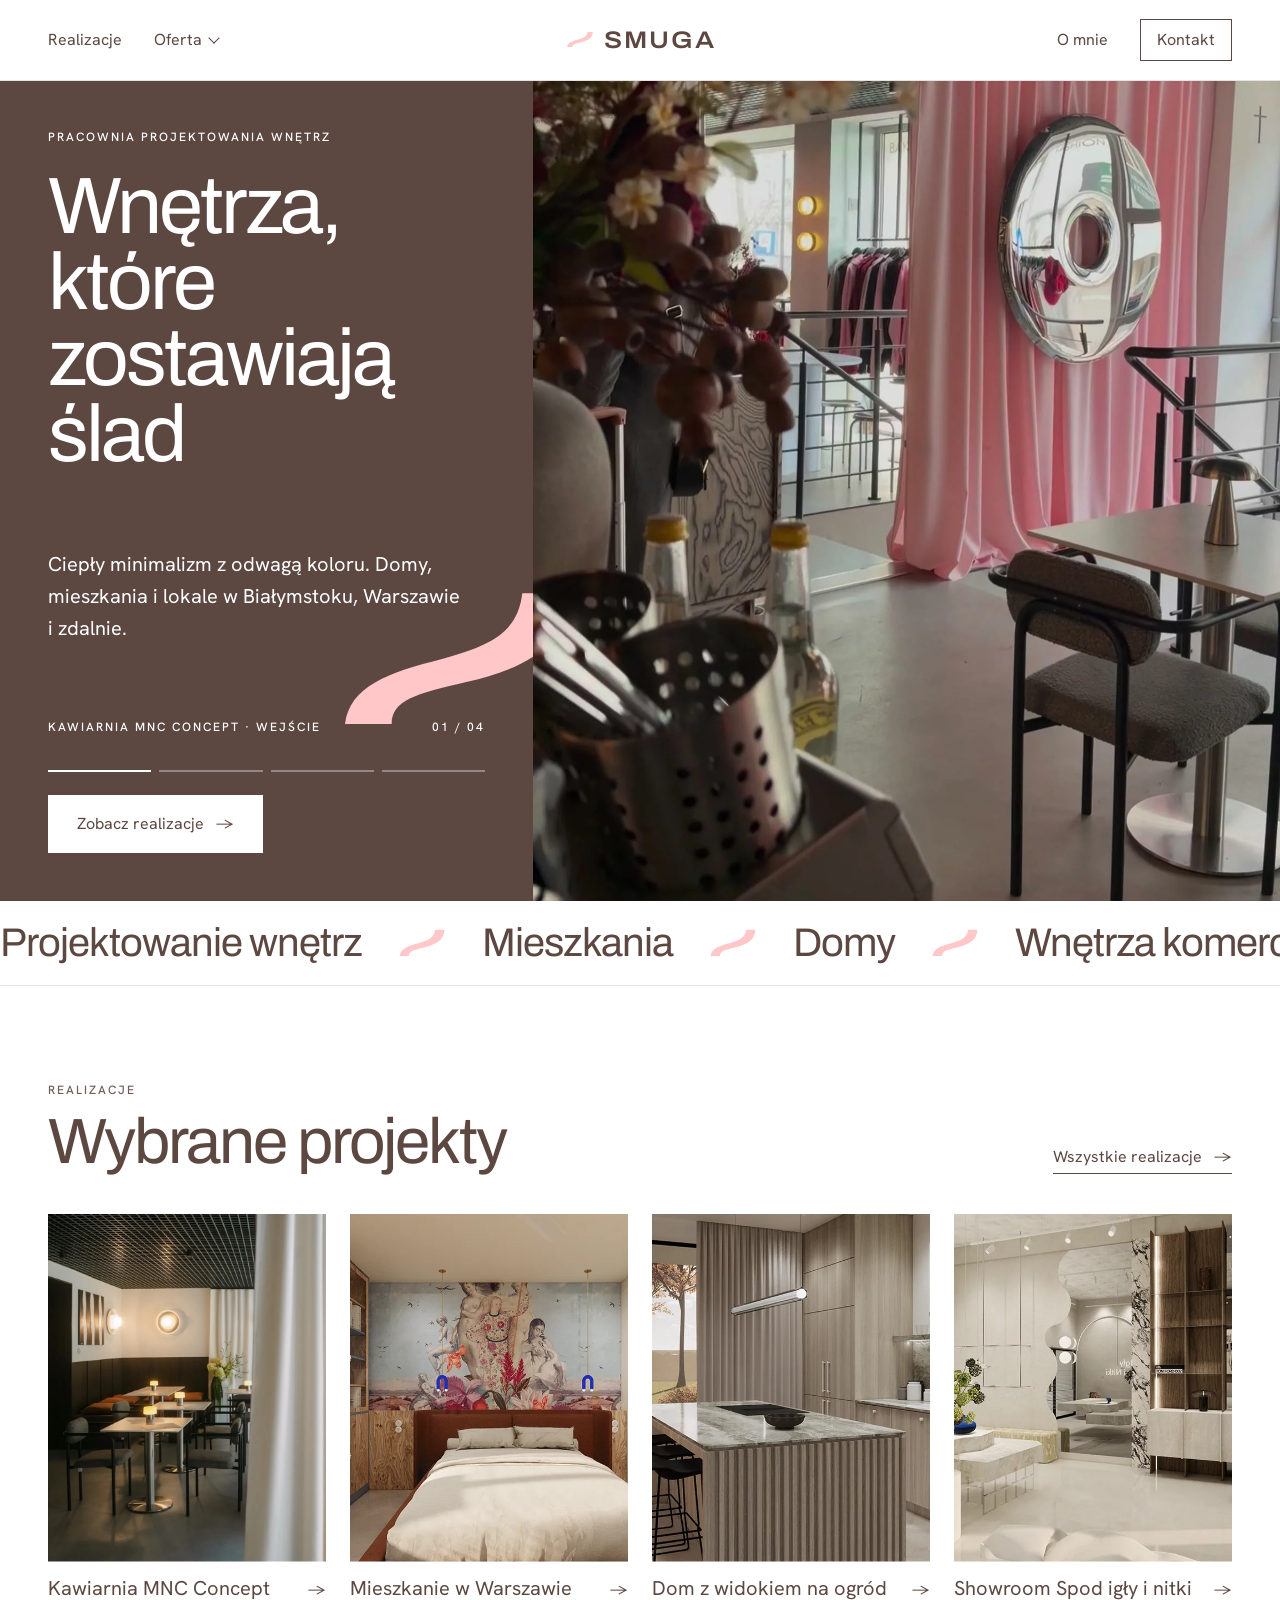
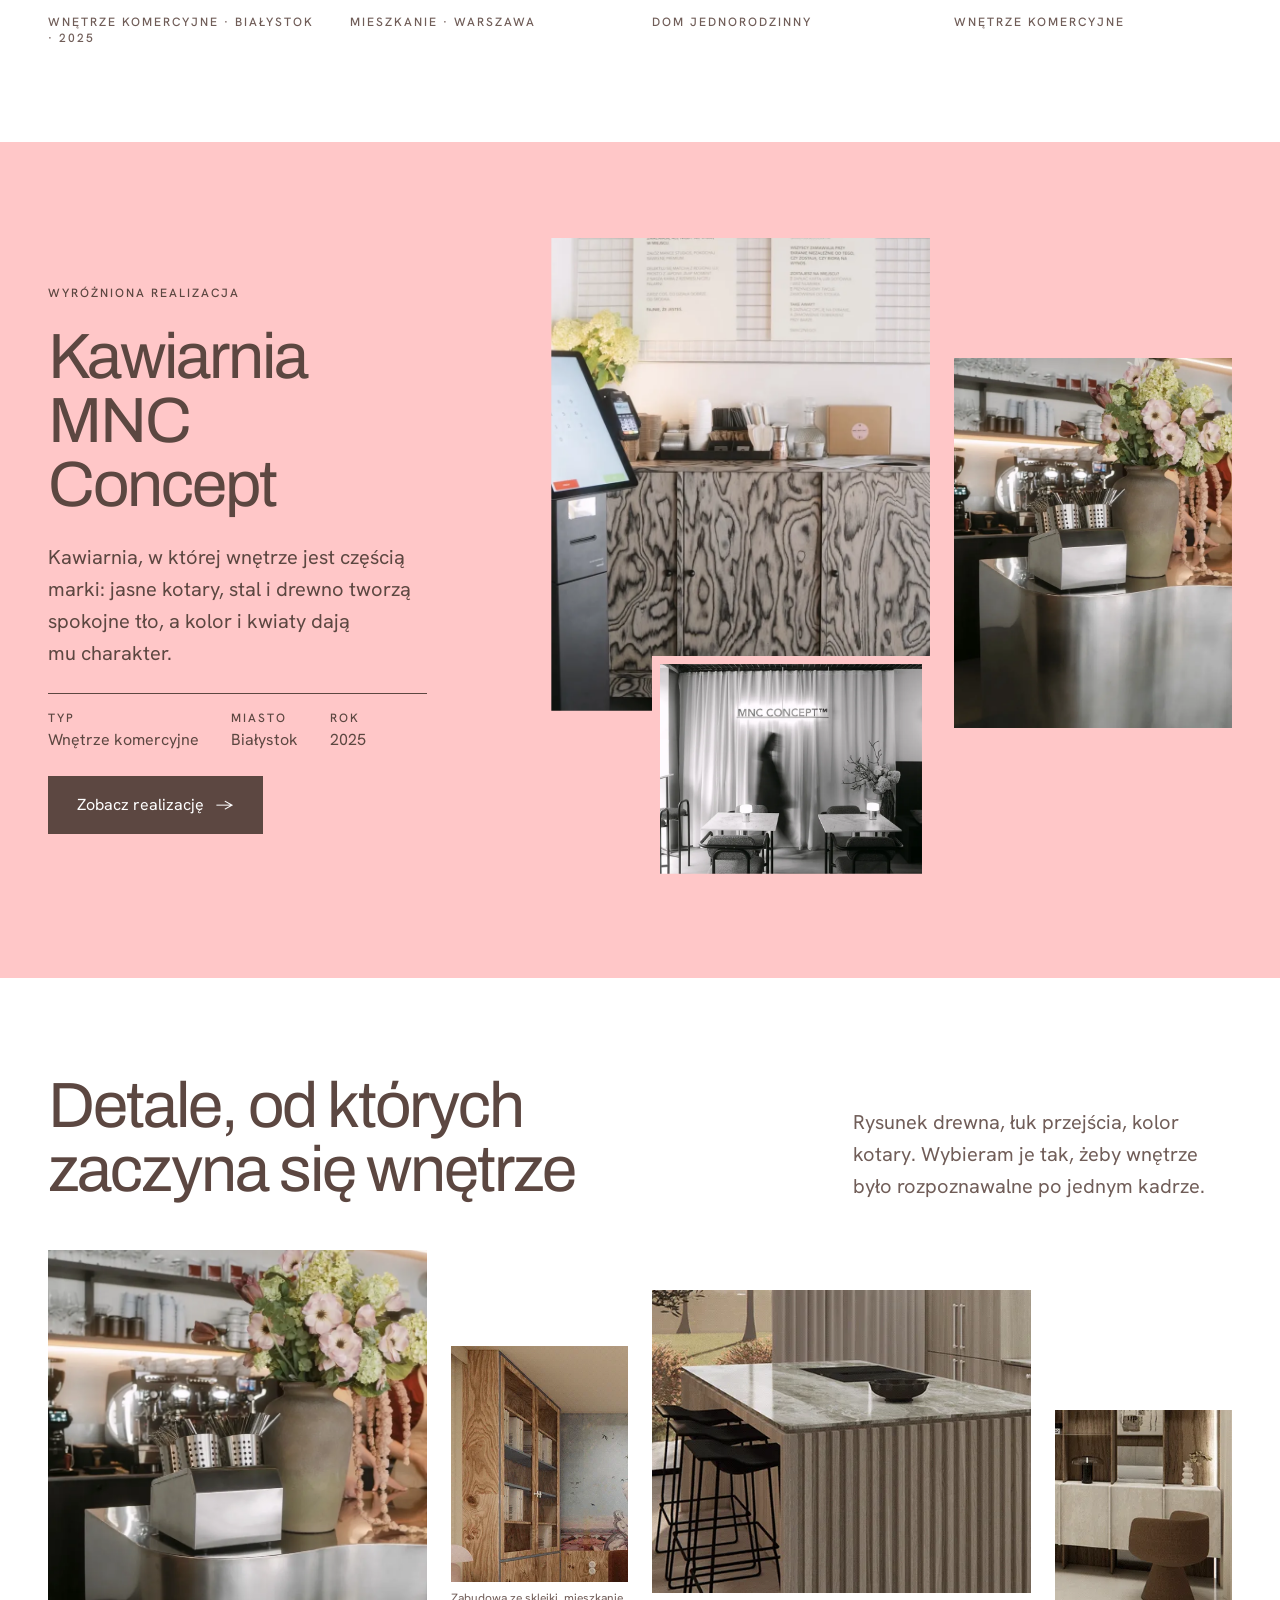
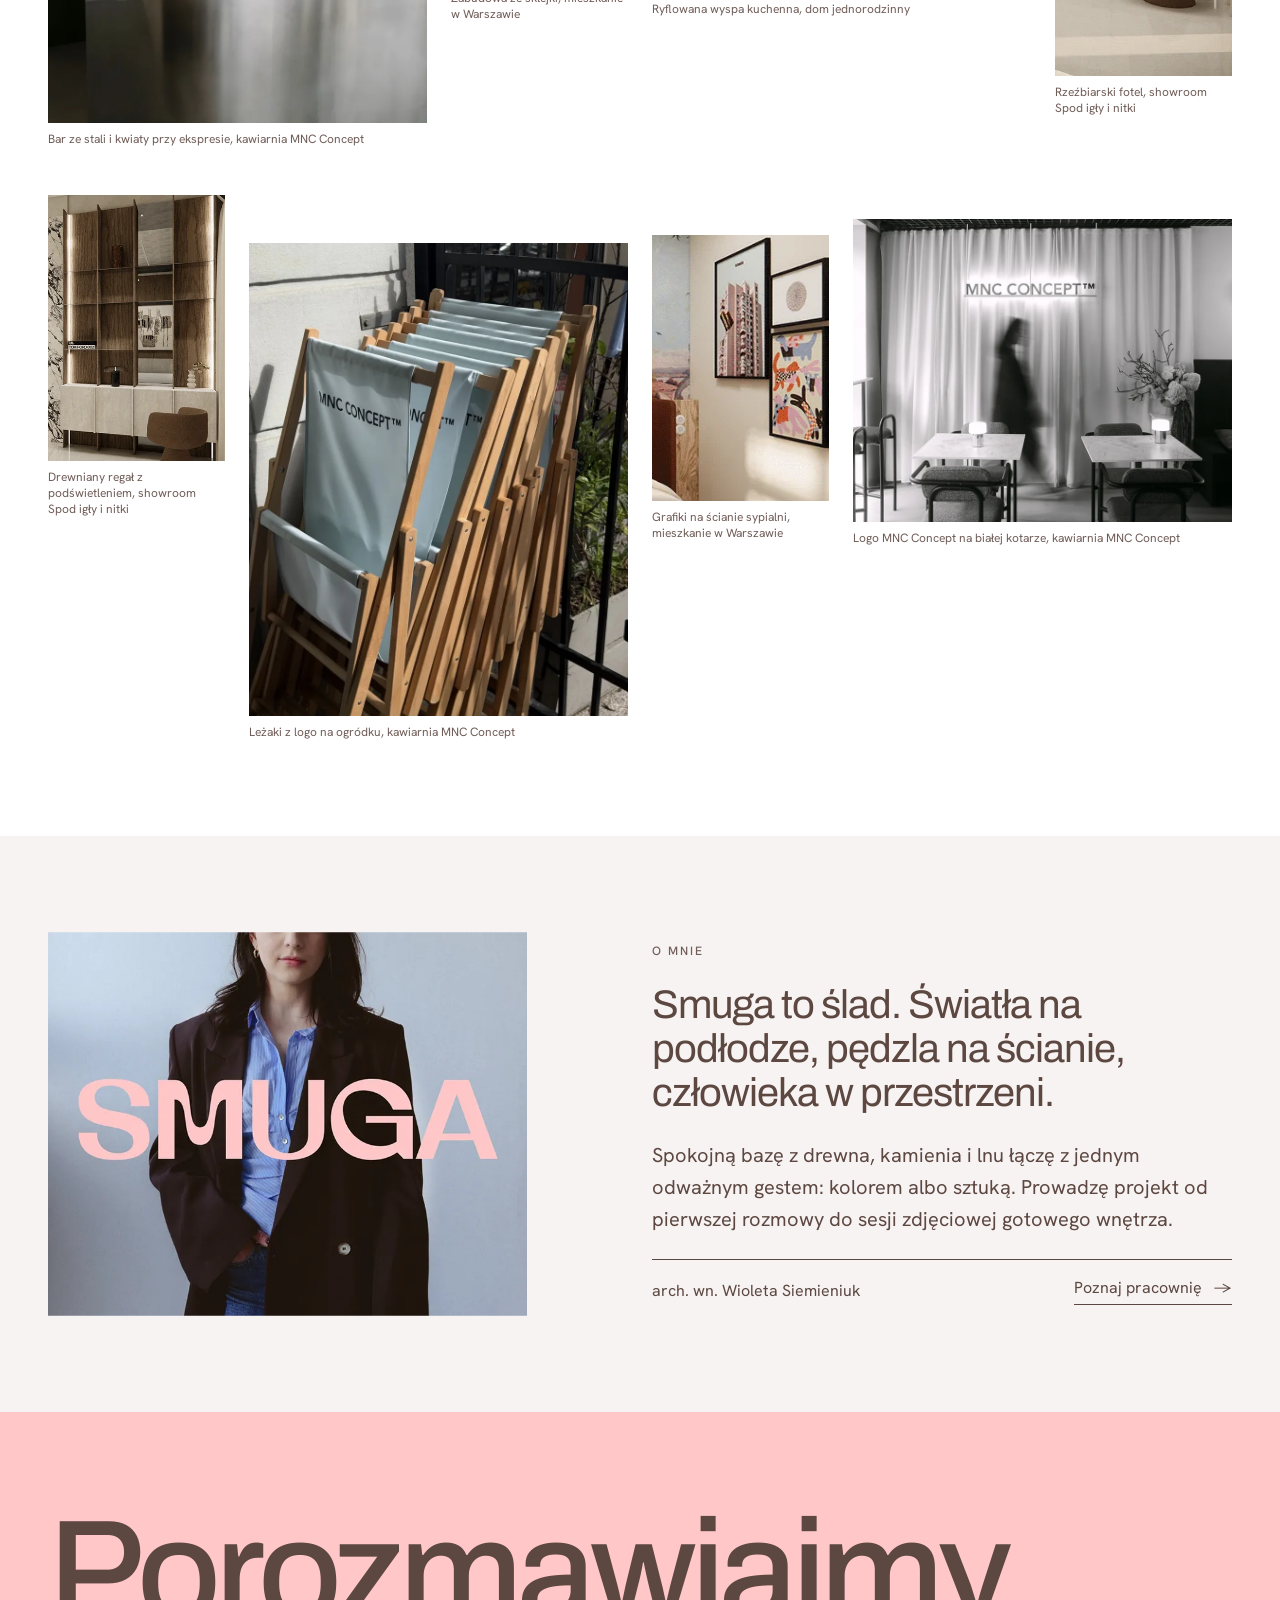
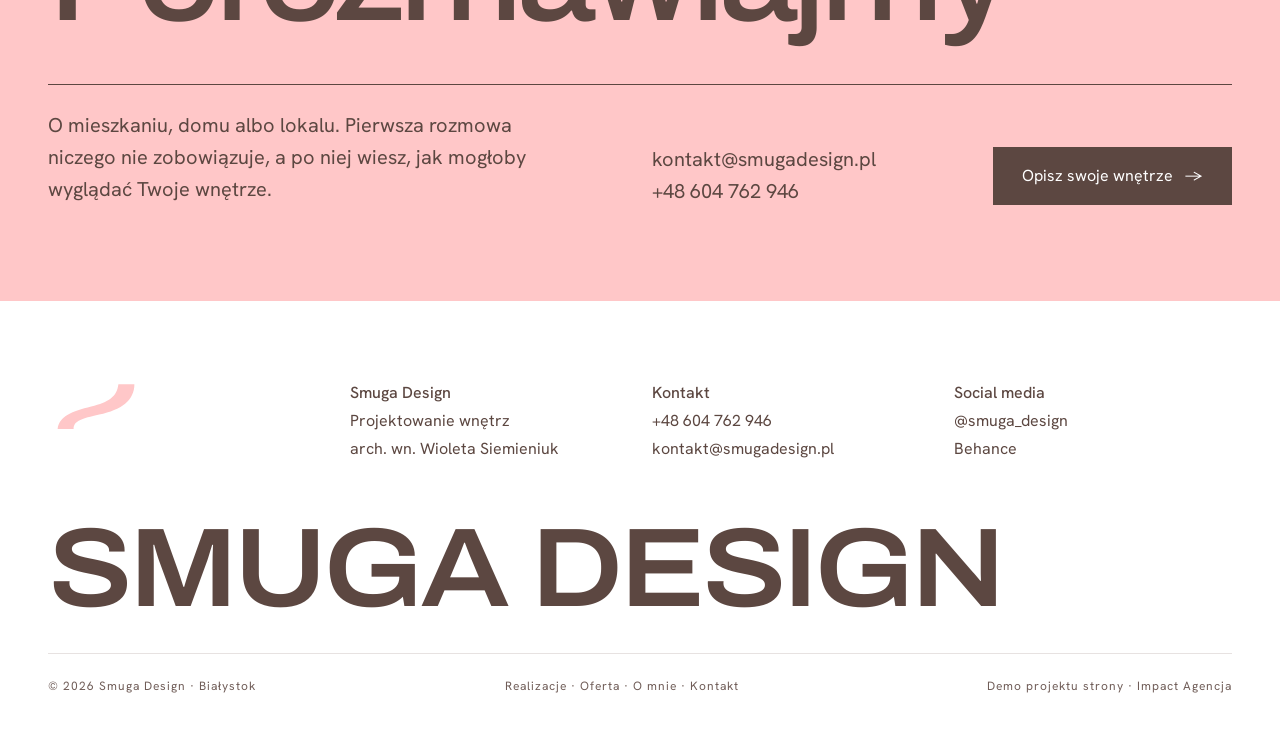
==== commit 632e3601: "Demo v3: loader, megamenu Oferta, hero z przenikaniem, tylko Realizacje, bez kodów projektów, gęstsz" ====
--- a/index.html
+++ b/index.html
@@ -4,126 +4,96 @@
 <meta charset="utf-8">
 <meta name="viewport" content="width=device-width, initial-scale=1">
 <title>Smuga Design · projektowanie wnętrz Białystok</title>
-<meta name="description" content="Pracownia projektowania wnętrz arch. wn. Wiolety Siemieniuk. Realizacje i wizualizacje domów, mieszkań i wnętrz komercyjnych. Białystok, Warszawa.">
+<meta name="description" content="Pracownia projektowania wnętrz arch. wn. Wiolety Siemieniuk. Domy, mieszkania i wnętrza komercyjne. Białystok, Warszawa.">
 <meta name="robots" content="noindex, nofollow">
 <meta property="og:title" content="Smuga Design · projektowanie wnętrz Białystok">
-<meta property="og:description" content="Pracownia projektowania wnętrz arch. wn. Wiolety Siemieniuk. Realizacje i wizualizacje domów, mieszkań i wnętrz komercyjnych. Białystok, Warszawa.">
+<meta property="og:description" content="Pracownia projektowania wnętrz arch. wn. Wiolety Siemieniuk. Domy, mieszkania i wnętrza komercyjne. Białystok, Warszawa.">
 <meta property="og:image" content="img/mnc-kotara.webp">
 <meta name="theme-color" content="#FFFFFF">
+<script>try{if(!sessionStorage.getItem('smuga-ld')&&!matchMedia('(prefers-reduced-motion: reduce)').matches)document.documentElement.classList.add('ld')}catch(e){}</script>
 <link rel="icon" href="data:image/svg+xml,%3Csvg xmlns='http://www.w3.org/2000/svg' viewBox='0 0 120 64'%3E%3Cpath fill='%23FFC7C8' d='M12 60C14 44 30 38 54 32C76 26 86 20 88 4H108C108 24 92 36 64 42C42 47 32 50 32 60Z'/%3E%3C/svg%3E">
 <link rel="preconnect" href="https://fonts.googleapis.com">
 <link rel="preconnect" href="https://fonts.gstatic.com" crossorigin>
 <link href="https://fonts.googleapis.com/css2?family=Archivo:wdth,wght@100..112,400..600&family=Hanken+Grotesk:wght@400;500&display=swap" rel="stylesheet">
-<link rel="stylesheet" href="assets/style.css?v=3">
+<link rel="stylesheet" href="assets/style.css?v=4">
 </head>
 <body>
+<div class="loader" aria-hidden="true"><svg viewBox="0 0 120 64"><path d="M22 58C24 46 36 40 58 35C80 30 96 22 98 6"/></svg><div class="word"><span style="animation-delay:300ms">S</span><span style="animation-delay:340ms">M</span><span style="animation-delay:380ms">U</span><span style="animation-delay:420ms">G</span><span style="animation-delay:460ms">A</span><span style="animation-delay:500ms">&nbsp;</span><span style="animation-delay:540ms">D</span><span style="animation-delay:580ms">E</span><span style="animation-delay:620ms">S</span><span style="animation-delay:660ms">I</span><span style="animation-delay:700ms">G</span><span style="animation-delay:740ms">N</span></div><div class="bar"><i></i></div></div>
 <a class="skip" href="#main">Przejdź do treści</a>
-<header class="hdr over">
+<header class="hdr">
   <div class="wrap">
-    <nav class="nav" aria-label="Projekty"><a href="realizacje.html">Realizacje</a><a href="wizualizacje.html">Wizualizacje</a></nav>
-    <a class="logo" href="index.html" aria-label="Smuga Design, strona główna"><svg class="streak-draw" viewBox="0 0 120 64" aria-hidden="true"><path d="M22 58C24 46 36 40 58 35C80 30 96 22 98 6"/></svg>SMUGA</a>
-    <nav class="nav r" aria-label="Pracownia"><a href="oferta.html">Oferta</a><a href="o-mnie.html">O mnie</a><a href="kontakt.html">Kontakt</a></nav>
+    <nav class="nav" aria-label="Główne">
+      <a href="realizacje.html">Realizacje</a>
+      <button class="mm-btn" type="button" aria-expanded="false" aria-controls="mm">Oferta<i aria-hidden="true"></i></button>
+    </nav>
+    <a class="logo" href="index.html" aria-label="Smuga Design, strona główna"><svg class="streak" viewBox="0 0 120 64" aria-hidden="true"><path d="M12 60C14 44 30 38 54 32C76 26 86 20 88 4H108C108 24 92 36 64 42C42 47 32 50 32 60Z"/></svg>SMUGA</a>
+    <nav class="nav r" aria-label="Pracownia">
+      <a href="o-mnie.html">O mnie</a>
+      <a class="cta-s" href="kontakt.html">Kontakt</a>
+    </nav>
     <button class="burger" type="button" aria-expanded="false" aria-controls="drawer"><span>Menu</span><i aria-hidden="true"></i></button>
   </div>
-</header>
-<div class="drawer" id="drawer"><a href="realizacje.html">Realizacje</a><a href="wizualizacje.html">Wizualizacje</a><a href="oferta.html">Oferta</a><a href="o-mnie.html">O mnie</a><a href="kontakt.html">Kontakt</a><div class="small"><a href="mailto:kontakt@smugadesign.pl">kontakt@smugadesign.pl</a><a href="tel:+48604762946">+48 604 762 946</a></div></div>
-<main id="main">
-<section class="hero" aria-labelledby="hero-h">
-  <img src="img/mnc-kotara.webp" srcset="img/mnc-kotara-s.webp 800w, img/mnc-kotara.webp 1400w" sizes="100vw" width="1400" height="1960" alt="Różowa kotara i stoliki przy wejściu, kawiarnia MNC Concept" fetchpriority="high">
-  <div class="sweep" aria-hidden="true"></div>
-  <div class="wrap">
-    <h1 class="d-xl" id="hero-h">Wnętrza, które zostawiają ślad<svg class="streak" viewBox="0 0 120 64" aria-hidden="true"><path d="M12 60C14 44 30 38 54 32C76 26 86 20 88 4H108C108 24 92 36 64 42C42 47 32 50 32 60Z"/></svg></h1>
-    <div class="hero-bar">
-      <p class="lead">Pracownia projektowania wnętrz arch. wn. Wiolety Siemieniuk. Ciepły minimalizm z odwagą koloru.</p>
-      <span class="lbl">Białystok · Warszawa · zdalnie</span>
-      <a class="lnk" href="#projekty">Zobacz projekty</a>
+  <div class="mm" id="mm">
+    <div class="wrap">
+      <div class="mm-intro"><div><p class="lbl muted">Oferta</p><p class="d-s" style="margin-top:12px">Od jednej konsultacji po kompletny projekt wnętrza.</p></div><a class="lnk" href="oferta.html">Cała oferta</a></div>
+      <nav class="mm-list" aria-label="Usługi"><a href="oferta.html#mieszkania"><span class="lbl muted">01</span><span class="d-s">Mieszkania</span><span class="ar" aria-hidden="true">&#8594;</span></a><a href="oferta.html#domy"><span class="lbl muted">02</span><span class="d-s">Domy</span><span class="ar" aria-hidden="true">&#8594;</span></a><a href="oferta.html#komercyjne"><span class="lbl muted">03</span><span class="d-s">Wnętrza komercyjne</span><span class="ar" aria-hidden="true">&#8594;</span></a><a href="oferta.html#wizualizacje"><span class="lbl muted">04</span><span class="d-s">Wizualizacje</span><span class="ar" aria-hidden="true">&#8594;</span></a><a href="oferta.html#konsultacje"><span class="lbl muted">05</span><span class="d-s">Konsultacje</span><span class="ar" aria-hidden="true">&#8594;</span></a></nav>
+      <div class="mm-pre"><figure aria-hidden="true"><div class="ph "><img src="img/viz-apartament-wwa-s.webp" srcset="img/viz-apartament-wwa-s.webp 800w, img/viz-apartament-wwa.webp 808w" sizes="360px" width="808" height="632" alt="Sypialnia z muralem i zabudową ze sklejki, mieszkanie w Warszawie" loading="lazy" decoding="async"></div><figcaption class="small muted">Od kawalerki po apartament: układ, zabudowy, światło i materiały.</figcaption></figure><figure aria-hidden="true"><div class="ph "><img src="img/viz-dom-001-s.webp" srcset="img/viz-dom-001-s.webp 800w, img/viz-dom-001.webp 808w" sizes="360px" width="808" height="632" alt="Kuchnia z wyspą i ryflowaną zabudową, dom jednorodzinny" loading="lazy" decoding="async"></div><figcaption class="small muted">Całe wnętrze domu jednorodzinnego, najlepiej już na etapie budowy.</figcaption></figure><figure aria-hidden="true"><div class="ph "><img src="img/mnc-bar-s.webp" srcset="img/mnc-bar-s.webp 800w, img/mnc-bar.webp 1062w" sizes="360px" width="1062" height="1400" alt="Bar ze stali i kwiaty przy ekspresie, kawiarnia MNC Concept" loading="lazy" decoding="async"></div><figcaption class="small muted">Kawiarnie, showroomy i lokale, które pracują na markę.</figcaption></figure><figure aria-hidden="true"><div class="ph "><img src="img/viz-showroom-s.webp" srcset="img/viz-showroom-s.webp 800w, img/viz-showroom.webp 808w" sizes="360px" width="808" height="632" alt="Jasny showroom z łukami i drewnianą zabudową, showroom Spod igły i nitki" loading="lazy" decoding="async"></div><figcaption class="small muted">Realistyczne obrazy wnętrza, zanim zapadną decyzje i wydatki.</figcaption></figure><figure aria-hidden="true"><div class="ph "><img src="img/mnc-loza-s.webp" srcset="img/mnc-loza-s.webp 800w, img/mnc-loza.webp 1320w" sizes="360px" width="1320" height="1731" alt="Strefa siedzisk przy jasnej kotarze, kawiarnia MNC Concept" loading="lazy" decoding="async"></div><figcaption class="small muted">Jedno spotkanie i konkretny kierunek zmian do zrobienia samodzielnie.</figcaption></figure></div>
     </div>
   </div>
+</header>
+<div class="drawer" id="drawer"><a href="realizacje.html">Realizacje</a><a href="oferta.html">Oferta</a><div class="sub"><a href="oferta.html#mieszkania">Mieszkania</a><a href="oferta.html#domy">Domy</a><a href="oferta.html#komercyjne">Wnętrza komercyjne</a><a href="oferta.html#wizualizacje">Wizualizacje</a><a href="oferta.html#konsultacje">Konsultacje</a></div><a href="o-mnie.html">O mnie</a><a href="kontakt.html">Kontakt</a><div class="small"><a href="mailto:kontakt@smugadesign.pl">kontakt@smugadesign.pl</a><a href="tel:+48604762946">+48 604 762 946</a></div></div>
+<main id="main">
+<section class="hero" aria-labelledby="hero-h" style="--n:4">
+  <div class="hero-txt">
+    <svg class="streak" viewBox="0 0 120 64" aria-hidden="true"><path d="M12 60C14 44 30 38 54 32C76 26 86 20 88 4H108C108 24 92 36 64 42C42 47 32 50 32 60Z"/></svg>
+    <div><p class="lbl" style="margin-bottom:24px">Pracownia projektowania wnętrz</p><h1 class="d-xl" id="hero-h">Wnętrza, które zostawiają ślad</h1></div>
+    <p class="lead">Ciepły minimalizm z odwagą koloru. Domy, mieszkania i lokale w Białymstoku, Warszawie i zdalnie.</p>
+    <div class="hero-cap">
+      <div class="now lbl"><span class="name">Kawiarnia MNC Concept · wejście</span><span class="num">01 / 04</span></div>
+      <div class="prog"><button type="button" aria-label="Pokaż zdjęcie 1"><i></i></button><button type="button" aria-label="Pokaż zdjęcie 2"><i></i></button><button type="button" aria-label="Pokaż zdjęcie 3"><i></i></button><button type="button" aria-label="Pokaż zdjęcie 4"><i></i></button></div>
+      <div><a class="btn light" href="realizacje.html">Zobacz realizacje</a></div>
+    </div>
+  </div>
+  <div class="hero-img"><div class="sl on" data-cap="Kawiarnia MNC Concept · wejście"><img src="img/mnc-kotara.webp" width="1400" height="1960" alt="Różowa kotara i stoliki przy wejściu, kawiarnia MNC Concept" fetchpriority="high"></div><div class="sl" data-cap="Kawiarnia MNC Concept · sala"><img src="img/mnc-sala.webp" width="1158" height="1500" alt="Sala z ławą wzdłuż ściany i okrągłymi kinkietami, kawiarnia MNC Concept" loading="lazy"></div><div class="sl" data-cap="Kawiarnia MNC Concept · strefa siedzisk"><img src="img/mnc-loza.webp" width="1320" height="1731" alt="Strefa siedzisk przy jasnej kotarze, kawiarnia MNC Concept" loading="lazy"></div><div class="sl" data-cap="Kawiarnia MNC Concept · lada"><img src="img/mnc-lada.webp" width="1149" height="1500" alt="Lada z frontem o wyrazistym rysunku drewna, kawiarnia MNC Concept" loading="lazy"></div><div class="sweep" aria-hidden="true"></div></div>
 </section>
 
-<section class="intro" id="projekty"><div class="wrap g12">
-  <p class="lbl muted">Wybrane projekty</p>
-  <h2 class="d-l rv">Spokojna baza, naturalne materiały i jeden <em>odważny gest</em>: kolor, sztuka albo światło.</h2>
+<div class="marq" aria-hidden="true"><div class="track"><div class="grp"><span>Projektowanie wnętrz</span><svg class="streak" viewBox="0 0 120 64" aria-hidden="true"><path d="M12 60C14 44 30 38 54 32C76 26 86 20 88 4H108C108 24 92 36 64 42C42 47 32 50 32 60Z"/></svg><span>Mieszkania</span><svg class="streak" viewBox="0 0 120 64" aria-hidden="true"><path d="M12 60C14 44 30 38 54 32C76 26 86 20 88 4H108C108 24 92 36 64 42C42 47 32 50 32 60Z"/></svg><span>Domy</span><svg class="streak" viewBox="0 0 120 64" aria-hidden="true"><path d="M12 60C14 44 30 38 54 32C76 26 86 20 88 4H108C108 24 92 36 64 42C42 47 32 50 32 60Z"/></svg><span>Wnętrza komercyjne</span><svg class="streak" viewBox="0 0 120 64" aria-hidden="true"><path d="M12 60C14 44 30 38 54 32C76 26 86 20 88 4H108C108 24 92 36 64 42C42 47 32 50 32 60Z"/></svg><span>Białystok</span><svg class="streak" viewBox="0 0 120 64" aria-hidden="true"><path d="M12 60C14 44 30 38 54 32C76 26 86 20 88 4H108C108 24 92 36 64 42C42 47 32 50 32 60Z"/></svg><span>Warszawa</span><svg class="streak" viewBox="0 0 120 64" aria-hidden="true"><path d="M12 60C14 44 30 38 54 32C76 26 86 20 88 4H108C108 24 92 36 64 42C42 47 32 50 32 60Z"/></svg></div><div class="grp"><span>Projektowanie wnętrz</span><svg class="streak" viewBox="0 0 120 64" aria-hidden="true"><path d="M12 60C14 44 30 38 54 32C76 26 86 20 88 4H108C108 24 92 36 64 42C42 47 32 50 32 60Z"/></svg><span>Mieszkania</span><svg class="streak" viewBox="0 0 120 64" aria-hidden="true"><path d="M12 60C14 44 30 38 54 32C76 26 86 20 88 4H108C108 24 92 36 64 42C42 47 32 50 32 60Z"/></svg><span>Domy</span><svg class="streak" viewBox="0 0 120 64" aria-hidden="true"><path d="M12 60C14 44 30 38 54 32C76 26 86 20 88 4H108C108 24 92 36 64 42C42 47 32 50 32 60Z"/></svg><span>Wnętrza komercyjne</span><svg class="streak" viewBox="0 0 120 64" aria-hidden="true"><path d="M12 60C14 44 30 38 54 32C76 26 86 20 88 4H108C108 24 92 36 64 42C42 47 32 50 32 60Z"/></svg><span>Białystok</span><svg class="streak" viewBox="0 0 120 64" aria-hidden="true"><path d="M12 60C14 44 30 38 54 32C76 26 86 20 88 4H108C108 24 92 36 64 42C42 47 32 50 32 60Z"/></svg><span>Warszawa</span><svg class="streak" viewBox="0 0 120 64" aria-hidden="true"><path d="M12 60C14 44 30 38 54 32C76 26 86 20 88 4H108C108 24 92 36 64 42C42 47 32 50 32 60Z"/></svg></div></div></div>
+
+<section class="sec"><div class="wrap">
+  <div class="sec-h"><div><span class="lbl muted">Realizacje</span><h2 class="d-l rv">Wybrane projekty</h2></div><a class="lnk" href="realizacje.html">Wszystkie realizacje</a></div>
+  <div class="strip stag"><a class="tile mask" href="projekt-mnc-concept.html"><div class="ph r-4-5"><img src="img/mnc-sala-s.webp" srcset="img/mnc-sala-s.webp 800w, img/mnc-sala.webp 1158w" sizes="(max-width: 860px) 50vw, 25vw" width="1158" height="1500" alt="Sala z ławą wzdłuż ściany i okrągłymi kinkietami, kawiarnia MNC Concept" loading="lazy" decoding="async"></div><div class="row"><h3>Kawiarnia MNC Concept</h3><span class="ar" aria-hidden="true">&#8594;</span></div><p class="lbl muted">Wnętrze komercyjne · Białystok · 2025</p></a><a class="tile mask" href="projekt-mieszkanie-warszawa.html"><div class="ph r-4-5"><img src="img/viz-apartament-wwa-s.webp" srcset="img/viz-apartament-wwa-s.webp 800w, img/viz-apartament-wwa.webp 808w" sizes="(max-width: 860px) 50vw, 25vw" width="808" height="632" alt="Sypialnia z muralem i zabudową ze sklejki, mieszkanie w Warszawie" loading="lazy" decoding="async"></div><div class="row"><h3>Mieszkanie w Warszawie</h3><span class="ar" aria-hidden="true">&#8594;</span></div><p class="lbl muted">Mieszkanie · Warszawa</p></a><a class="tile mask" href="projekt-dom-001.html"><div class="ph r-4-5"><img src="img/viz-dom-001-s.webp" srcset="img/viz-dom-001-s.webp 800w, img/viz-dom-001.webp 808w" sizes="(max-width: 860px) 50vw, 25vw" width="808" height="632" alt="Kuchnia z wyspą i ryflowaną zabudową, dom jednorodzinny" loading="lazy" decoding="async"></div><div class="row"><h3>Dom z widokiem na ogród</h3><span class="ar" aria-hidden="true">&#8594;</span></div><p class="lbl muted">Dom jednorodzinny</p></a><a class="tile mask" href="projekt-showroom-spod-igly-i-nitki.html"><div class="ph r-4-5"><img src="img/viz-showroom-s.webp" srcset="img/viz-showroom-s.webp 800w, img/viz-showroom.webp 808w" sizes="(max-width: 860px) 50vw, 25vw" width="808" height="632" alt="Jasny showroom z łukami i drewnianą zabudową, showroom Spod igły i nitki" loading="lazy" decoding="async"></div><div class="row"><h3>Showroom Spod igły i nitki</h3><span class="ar" aria-hidden="true">&#8594;</span></div><p class="lbl muted">Wnętrze komercyjne</p></a></div>
 </div></section>
 
-<section class="chap pink" aria-labelledby="ch1">
-  <div class="wrap">
-    <div class="chap-top"><span class="num">01 / 04</span><span class="code">SD_MNC.CONCEPT_25</span><span class="tag real">Realizacja</span></div>
-    <div class="g12">
-      <a class="media mask" href="projekt-mnc-concept.html" tabindex="-1" aria-hidden="true"><div class="ph r-5-4"><img src="img/mnc-sala-s.webp" srcset="img/mnc-sala-s.webp 800w, img/mnc-sala.webp 1158w" sizes="(max-width: 1080px) 100vw, 66vw" width="1158" height="1500" alt="Sala z ławą wzdłuż ściany i okrągłymi kinkietami, kawiarnia MNC Concept" loading="lazy" decoding="async"></div></a>
-      <div class="txt stag">
-        <h2 class="d-m" id="ch1">Kawiarnia MNC Concept</h2>
-        <p>Kawiarnia, w której wnętrze jest częścią marki: jasne kotary, stal i drewno tworzą spokojne tło, a kolor i kwiaty dają mu charakter.</p>
-        <dl class="meta"><div><dt>Typ</dt><dd>Wnętrze komercyjne</dd></div><div><dt>Lokalizacja</dt><dd>Białystok</dd></div><div><dt>Rok</dt><dd>2025</dd></div><div><dt>Status</dt><dd>Realizacja</dd></div></dl>
-        <a class="lnk" href="projekt-mnc-concept.html">Zobacz projekt</a>
-      </div>
-    </div>
+<section class="feat"><div class="wrap g12">
+  <div class="txt stag">
+    <p class="lbl">Wyróżniona realizacja</p>
+    <h2 class="d-l">Kawiarnia MNC Concept</h2>
+    <p class="lead">Kawiarnia, w której wnętrze jest częścią marki: jasne kotary, stal i drewno tworzą spokojne tło, a kolor i kwiaty dają mu charakter.</p>
+    <dl class="facts"><div><dt class="lbl">Typ</dt><dd>Wnętrze komercyjne</dd></div><div><dt class="lbl">Miasto</dt><dd>Białystok</dd></div><div><dt class="lbl">Rok</dt><dd>2025</dd></div></dl>
+    <a class="btn" href="projekt-mnc-concept.html">Zobacz realizację</a>
   </div>
-</section><section class="chap dark flip" aria-labelledby="ch2">
-  <div class="wrap">
-    <div class="chap-top"><span class="num">02 / 04</span><span class="code">SD_APARTMENT_002</span><span class="tag">Wizualizacja</span></div>
-    <div class="g12">
-      <a class="media mask" href="projekt-mieszkanie-warszawa.html" tabindex="-1" aria-hidden="true"><div class="ph r-5-4"><img src="img/viz-apartament-wwa-s.webp" srcset="img/viz-apartament-wwa-s.webp 800w, img/viz-apartament-wwa.webp 808w" sizes="(max-width: 1080px) 100vw, 66vw" width="808" height="632" alt="Sypialnia z muralem i zabudową ze sklejki, mieszkanie w Warszawie, wizualizacja" loading="lazy" decoding="async"></div></a>
-      <div class="txt stag">
-        <h2 class="d-m" id="ch2">Mieszkanie w Warszawie</h2>
-        <p>Sypialnia, w której sztuka gra pierwsze skrzypce: mural na całą ścianę, ciepła sklejka i spokojne tkaniny.</p>
-        <dl class="meta"><div><dt>Typ</dt><dd>Mieszkanie</dd></div><div><dt>Lokalizacja</dt><dd>Warszawa</dd></div><div><dt>Status</dt><dd>Wizualizacja</dd></div></dl>
-        <a class="lnk" href="projekt-mieszkanie-warszawa.html">Zobacz projekt</a>
-      </div>
-    </div>
-  </div>
-</section><section class="chap soft" aria-labelledby="ch3">
-  <div class="wrap">
-    <div class="chap-top"><span class="num">03 / 04</span><span class="code">SD_HOUSE_001</span><span class="tag">Wizualizacja</span></div>
-    <div class="g12">
-      <a class="media mask" href="projekt-dom-001.html" tabindex="-1" aria-hidden="true"><div class="ph r-5-4"><img src="img/viz-dom-001-s.webp" srcset="img/viz-dom-001-s.webp 800w, img/viz-dom-001.webp 808w" sizes="(max-width: 1080px) 100vw, 66vw" width="808" height="632" alt="Kuchnia z wyspą i ryflowaną zabudową, dom jednorodzinny, wizualizacja" loading="lazy" decoding="async"></div></a>
-      <div class="txt stag">
-        <h2 class="d-m" id="ch3">Dom z widokiem na ogród</h2>
-        <p>Kuchnia otwarta na ogród: ryflowane drewno, kamień i dużo światła z okna od podłogi do sufitu.</p>
-        <dl class="meta"><div><dt>Typ</dt><dd>Dom jednorodzinny</dd></div><div><dt>Status</dt><dd>Wizualizacja</dd></div></dl>
-        <a class="lnk" href="projekt-dom-001.html">Zobacz projekt</a>
-      </div>
-    </div>
-  </div>
-</section><section class="chap  flip" aria-labelledby="ch4">
-  <div class="wrap">
-    <div class="chap-top"><span class="num">04 / 04</span><span class="code">SD_SHOWROOM</span><span class="tag">Wizualizacja</span></div>
-    <div class="g12">
-      <a class="media mask" href="projekt-showroom-spod-igly-i-nitki.html" tabindex="-1" aria-hidden="true"><div class="ph r-5-4"><img src="img/viz-showroom-s.webp" srcset="img/viz-showroom-s.webp 800w, img/viz-showroom.webp 808w" sizes="(max-width: 1080px) 100vw, 66vw" width="808" height="632" alt="Jasny showroom z łukami i drewnianą zabudową, wizualizacja" loading="lazy" decoding="async"></div></a>
-      <div class="txt stag">
-        <h2 class="d-m" id="ch4">Showroom Spod igły i nitki</h2>
-        <p>Jasny showroom, w którym łuki, drewno i miękkie światło prowadzą klientkę od wejścia do przymierzalni.</p>
-        <dl class="meta"><div><dt>Typ</dt><dd>Wnętrze komercyjne</dd></div><div><dt>Status</dt><dd>Wizualizacja</dd></div></dl>
-        <a class="lnk" href="projekt-showroom-spod-igly-i-nitki.html">Zobacz projekt</a>
-      </div>
-    </div>
-  </div>
-</section>
-
-<section class="studio"><div class="wrap g12">
-  <figure class="pic mask"><div class="ph r-4-5"><img src="img/smuga-wioleta-s.webp" srcset="img/smuga-wioleta-s.webp 800w, img/smuga-wioleta.webp 808w" sizes="(max-width: 1080px) 100vw, 40vw" width="808" height="632" alt="Arch. wn. Wioleta Siemieniuk, Smuga Design" loading="lazy" decoding="async"></div><figcaption class="small muted"><span>arch. wn. Wioleta Siemieniuk</span><span>Założycielka</span></figcaption></figure>
-  <div class="txt">
-    <p class="lbl muted">Pracownia</p>
-    <h2 class="d-m rv">Smuga to ślad. Światła na podłodze, pędzla na ścianie, człowieka w przestrzeni.</h2>
-    <ul class="means stag">
-      <li><b>Światło</b><span class="muted">Projektuję od okna: gdzie pada słońce, tam zaczyna się wnętrze.</span></li>
-      <li><b>Kolor</b><span class="muted">Jeden odważny akcent zamiast dziesięciu bezpiecznych.</span></li>
-      <li><b>Materiał</b><span class="muted">Drewno, kamień, len i stal, które ładnie się starzeją.</span></li>
-      <li><b>Porządek</b><span class="muted">Każdy projekt ma swój kod i pełny opis, jak w katalogu.</span></li>
-    </ul>
-    <p style="margin-top:32px"><a class="lnk" href="o-mnie.html">Poznaj pracownię</a></p>
+  <div class="col">
+    <a class="a mask" href="projekt-mnc-concept.html" tabindex="-1" aria-hidden="true"><div class="ph r-4-5"><img src="img/mnc-lada-s.webp" srcset="img/mnc-lada-s.webp 800w, img/mnc-lada.webp 1149w" sizes="(max-width: 1080px) 60vw, 33vw" width="1149" height="1500" alt="Lada z frontem o wyrazistym rysunku drewna, kawiarnia MNC Concept" loading="lazy" decoding="async"></div></a>
+    <a class="b mask" href="projekt-mnc-concept.html" tabindex="-1" aria-hidden="true"><div class="ph r-3-4"><img src="img/mnc-bar-s.webp" srcset="img/mnc-bar-s.webp 800w, img/mnc-bar.webp 1062w" sizes="(max-width: 1080px) 40vw, 25vw" width="1062" height="1400" alt="Bar ze stali i kwiaty przy ekspresie, kawiarnia MNC Concept" loading="lazy" decoding="async"></div></a>
+    <a class="c mask" href="projekt-mnc-concept.html" tabindex="-1" aria-hidden="true"><div class="ph r-5-4"><img src="img/mnc-wejscie-s.webp" srcset="img/mnc-wejscie-s.webp 800w, img/mnc-wejscie.webp 808w" sizes="(max-width: 1080px) 50vw, 25vw" width="808" height="632" alt="Logo MNC Concept na białej kotarze, kawiarnia MNC Concept" loading="lazy" decoding="async"></div></a>
   </div>
 </div></section>
 
-<section class="svc"><div class="wrap">
-  <div class="svc-head g12"><p class="lbl muted">Co projektuję</p><p class="lead">Od jednej konsultacji po kompletny projekt z nadzorem nad realizacją.</p></div>
-  <ul class="svc-list"><li><a href="oferta.html#mieszkania"><span class="code muted">01</span><span class="d-l"><span class="hl">Mieszkania</span></span><p class="muted">Od kawalerki po apartament. Układ, zabudowy, światło, materiały.</p><span class="ar" aria-hidden="true">&#8594;</span></a></li><li><a href="oferta.html#domy"><span class="code muted">02</span><span class="d-l"><span class="hl">Domy</span></span><p class="muted">Całe wnętrze domu jednorodzinnego, także na etapie budowy.</p><span class="ar" aria-hidden="true">&#8594;</span></a></li><li><a href="oferta.html#komercyjne"><span class="code muted">03</span><span class="d-l"><span class="hl">Wnętrza komercyjne</span></span><p class="muted">Kawiarnie, showroomy, lokale usługowe, które pracują na markę.</p><span class="ar" aria-hidden="true">&#8594;</span></a></li><li><a href="oferta.html#wizualizacje"><span class="code muted">04</span><span class="d-l"><span class="hl">Wizualizacje</span></span><p class="muted">Realistyczne obrazy wnętrza, zanim zapadną decyzje i wydatki.</p><span class="ar" aria-hidden="true">&#8594;</span></a></li><li><a href="oferta.html#konsultacje"><span class="code muted">05</span><span class="d-l"><span class="hl">Konsultacje</span></span><p class="muted">Jedno spotkanie, konkretny kierunek kolorów, materiałów i zmian.</p><span class="ar" aria-hidden="true">&#8594;</span></a></li></ul>
+<section class="sec"><div class="wrap">
+  <div class="mos-h"><h2 class="d-l rv">Detale, od których zaczyna się wnętrze</h2><p class="lead muted">Rysunek drewna, łuk przejścia, kolor kotary. Wybieram je tak, żeby wnętrze było rozpoznawalne po jednym kadrze.</p></div>
+  <div class="mos stag"><a href="projekt-mnc-concept.html"><div class="ph r-4-5"><img src="img/mnc-bar-s.webp" srcset="img/mnc-bar-s.webp 800w, img/mnc-bar.webp 1062w" sizes="(max-width: 860px) 50vw, 25vw" width="1062" height="1400" alt="Bar ze stali i kwiaty przy ekspresie, kawiarnia MNC Concept" loading="lazy" decoding="async"></div><span>Bar ze stali i kwiaty przy ekspresie, kawiarnia MNC Concept</span></a><a href="projekt-mieszkanie-warszawa.html"><div class="ph r-3-4"><img src="img/wwa-zabudowa-s.webp" srcset="img/wwa-zabudowa-s.webp 300w, img/wwa-zabudowa.webp 300w" sizes="(max-width: 860px) 50vw, 25vw" width="300" height="420" alt="Zabudowa ze sklejki, mieszkanie w Warszawie" loading="lazy" decoding="async"></div><span>Zabudowa ze sklejki, mieszkanie w Warszawie</span></a><a href="projekt-dom-001.html"><div class="ph r-5-4"><img src="img/dom-wyspa-s.webp" srcset="img/dom-wyspa-s.webp 480w, img/dom-wyspa.webp 480w" sizes="(max-width: 860px) 50vw, 25vw" width="480" height="382" alt="Ryflowana wyspa kuchenna, dom jednorodzinny" loading="lazy" decoding="async"></div><span>Ryflowana wyspa kuchenna, dom jednorodzinny</span></a><a href="projekt-showroom-spod-igly-i-nitki.html"><div class="ph r-2-3"><img src="img/show-fotel-s.webp" srcset="img/show-fotel-s.webp 248w, img/show-fotel.webp 248w" sizes="(max-width: 860px) 50vw, 25vw" width="248" height="382" alt="Rzeźbiarski fotel, showroom Spod igły i nitki" loading="lazy" decoding="async"></div><span>Rzeźbiarski fotel, showroom Spod igły i nitki</span></a><a href="projekt-showroom-spod-igly-i-nitki.html"><div class="ph r-2-3"><img src="img/show-regal-s.webp" srcset="img/show-regal-s.webp 328w, img/show-regal.webp 328w" sizes="(max-width: 860px) 50vw, 25vw" width="328" height="500" alt="Drewniany regał z podświetleniem, showroom Spod igły i nitki" loading="lazy" decoding="async"></div><span>Drewniany regał z podświetleniem, showroom Spod igły i nitki</span></a><a href="projekt-mnc-concept.html"><div class="ph r-4-5"><img src="img/mnc-taras-s.webp" srcset="img/mnc-taras-s.webp 800w, img/mnc-taras.webp 1000w" sizes="(max-width: 860px) 50vw, 25vw" width="1000" height="1293" alt="Leżaki z logo na ogródku, kawiarnia MNC Concept" loading="lazy" decoding="async"></div><span>Leżaki z logo na ogródku, kawiarnia MNC Concept</span></a><a href="projekt-mieszkanie-warszawa.html"><div class="ph r-2-3"><img src="img/wwa-grafiki-s.webp" srcset="img/wwa-grafiki-s.webp 208w, img/wwa-grafiki.webp 208w" sizes="(max-width: 860px) 50vw, 25vw" width="208" height="400" alt="Grafiki na ścianie sypialni, mieszkanie w Warszawie" loading="lazy" decoding="async"></div><span>Grafiki na ścianie sypialni, mieszkanie w Warszawie</span></a><a href="projekt-mnc-concept.html"><div class="ph r-5-4"><img src="img/mnc-wejscie-s.webp" srcset="img/mnc-wejscie-s.webp 800w, img/mnc-wejscie.webp 808w" sizes="(max-width: 860px) 50vw, 25vw" width="808" height="632" alt="Logo MNC Concept na białej kotarze, kawiarnia MNC Concept" loading="lazy" decoding="async"></div><span>Logo MNC Concept na białej kotarze, kawiarnia MNC Concept</span></a></div>
 </div></section>
 
-<section class="proc"><div class="wrap">
-  <div class="head g12"><p class="lbl">Jak pracuję</p><h2 class="d-m rv">Pięć kroków od pierwszej rozmowy do gotowego wnętrza</h2></div>
-  <ol class="stag"><li><b>Rozmowa</b><p class="muted">Poznaję Ciebie, sposób życia i potrzeby. Ustalamy zakres i termin.</p></li><li><b>Pomiar</b><p class="muted">Mierzę wnętrze, robię zdjęcia, zbieram Twoje inspiracje.</p></li><li><b>Koncepcja</b><p class="muted">Układ funkcjonalny i wizualizacje, które dopracowujemy razem.</p></li><li><b>Projekt wykonawczy</b><p class="muted">Rysunki dla ekip, dobór materiałów i zestawienie kosztów.</p></li><li><b>Realizacja</b><p class="muted">Jestem przy wyborach na budowie, aż do sesji zdjęciowej.</p></li></ol>
+<section class="me"><div class="wrap g12">
+  <figure class="pic mask"><div class="ph r-5-4"><img src="img/smuga-wioleta-s.webp" srcset="img/smuga-wioleta-s.webp 800w, img/smuga-wioleta.webp 808w" sizes="(max-width: 860px) 100vw, 40vw" width="808" height="632" alt="Arch. wn. Wioleta Siemieniuk, Smuga Design" loading="lazy" decoding="async"></div></figure>
+  <div class="txt stag">
+    <p class="lbl muted">O mnie</p>
+    <h2 class="d-m">Smuga to ślad. Światła na podłodze, pędzla na ścianie, człowieka w przestrzeni.</h2>
+    <p class="lead">Spokojną bazę z drewna, kamienia i lnu łączę z jednym odważnym gestem: kolorem albo sztuką. Prowadzę projekt od pierwszej rozmowy do sesji zdjęciowej gotowego wnętrza.</p>
+    <div class="sig"><span>arch. wn. Wioleta Siemieniuk</span><a class="lnk" href="o-mnie.html">Poznaj pracownię</a></div>
+  </div>
 </div></section>
+
 <section class="cta" aria-labelledby="cta-h">
   <div class="wrap">
     <h2 class="d-xxl rv" id="cta-h">Porozmawiajmy</h2>
@@ -142,9 +112,9 @@
     <div class="col"><b>Kontakt</b><a href="tel:+48604762946">+48 604 762 946</a><a href="mailto:kontakt@smugadesign.pl">kontakt@smugadesign.pl</a></div>
     <div class="col"><b>Social media</b><a href="https://www.instagram.com/smuga_design/" rel="noopener">@smuga_design</a><a href="https://www.behance.net/smugadesign" rel="noopener">Behance</a></div>
     <p class="mark" aria-hidden="true">SMUGA DESIGN</p>
-    <div class="bottom"><span>© 2026 Smuga Design · Białystok</span><span><a href="realizacje.html">Realizacje</a> · <a href="wizualizacje.html">Wizualizacje</a> · <a href="oferta.html">Oferta</a> · <a href="o-mnie.html">O mnie</a> · <a href="kontakt.html">Kontakt</a></span><span>Demo projektu strony · Impact Agencja</span></div>
+    <div class="bottom"><span>© 2026 Smuga Design · Białystok</span><span><a href="realizacje.html">Realizacje</a> · <a href="oferta.html">Oferta</a> · <a href="o-mnie.html">O mnie</a> · <a href="kontakt.html">Kontakt</a></span><span>Demo projektu strony · Impact Agencja</span></div>
   </div>
 </footer>
-<script src="assets/app.js?v=3" defer></script>
+<script src="assets/app.js?v=4" defer></script>
 </body>
 </html>
--- a/assets/style.css
+++ b/assets/style.css
@@ -1,4 +1,4 @@
-/* Smuga Design - demo strony v2. Siatka 4 px, kolory ze stopki marki, bez ułamków w wymiarach. */
+/* Smuga Design - demo strony v3. Siatka 4 px, kolory ze stopki marki, bez ułamków w wymiarach. */
 :root {
   --white: #FFFFFF;
   --ink: #5C4741;
@@ -11,8 +11,8 @@
   --font: "Hanken Grotesk", system-ui, sans-serif;
   --max: 1440px;
   --gut: 48px;
-  --t-fast: 200ms;
-  --t-in: 720ms;
+  --hdr: 80px;
+  --fast: 200ms;
 }
 * { box-sizing: border-box; }
 html { -webkit-text-size-adjust: 100%; overflow-x: clip; }
@@ -24,144 +24,183 @@
 ul, ol { padding: 0; list-style: none; }
 h1, h2, h3, h4 { font-weight: 400; text-wrap: balance; hyphens: none; }
 p { text-wrap: pretty; hyphens: none; }
+button { font: inherit; color: inherit; }
 :focus-visible { outline: 2px solid currentColor; outline-offset: 4px; }
-.skip { position: absolute; left: 16px; top: -64px; background: var(--ink); color: var(--white); padding: 8px 16px; z-index: 90; }
+.skip { position: absolute; left: 16px; top: -64px; background: var(--ink); color: var(--white); padding: 8px 16px; z-index: 120; }
 .skip:focus { top: 16px; }
 .wrap { max-width: var(--max); margin: 0 auto; padding: 0 var(--gut); }
 .g12 { display: grid; grid-template-columns: repeat(12, minmax(0, 1fr)); gap: 24px; }
 
 /* typografia */
 .d-xxl { font-family: var(--display); font-weight: 500; font-size: 188px; line-height: 160px; letter-spacing: -8px; }
-.d-xl { font-family: var(--display); font-weight: 400; font-size: 120px; line-height: 108px; letter-spacing: -4px; }
-.d-l { font-family: var(--display); font-weight: 400; font-size: 80px; line-height: 76px; letter-spacing: -3px; }
-.d-m { font-family: var(--display); font-weight: 400; font-size: 48px; line-height: 52px; letter-spacing: -1px; }
-.d-s { font-family: var(--display); font-weight: 400; font-size: 32px; line-height: 36px; letter-spacing: -1px; }
+.d-xl { font-family: var(--display); font-weight: 400; font-size: 96px; line-height: 92px; letter-spacing: -4px; }
+.d-l { font-family: var(--display); font-weight: 400; font-size: 64px; line-height: 64px; letter-spacing: -2px; }
+.d-m { font-family: var(--display); font-weight: 400; font-size: 40px; line-height: 44px; letter-spacing: -1px; }
+.d-s { font-family: var(--display); font-weight: 400; font-size: 24px; line-height: 28px; letter-spacing: 0; }
 .lead { font-size: 20px; line-height: 32px; }
 .small { font-size: 14px; line-height: 20px; }
 .lbl { font-size: 12px; line-height: 16px; letter-spacing: 2px; text-transform: uppercase; font-weight: 500; }
-.code { font-size: 12px; line-height: 16px; letter-spacing: 1px; font-weight: 500; font-variant-numeric: tabular-nums; }
 .muted { color: var(--ink-2); }
-.tag { display: inline-block; border: 1px solid currentColor; padding: 4px 8px; font-size: 12px; line-height: 16px; letter-spacing: 2px; text-transform: uppercase; font-weight: 500; white-space: nowrap; }
-.tag.real { background: var(--pink); border-color: var(--pink); color: var(--ink); }
-.chap.pink .tag.real { background: var(--white); border-color: var(--white); }
-
-/* smuga: znak marki */
+.lnk { display: inline-flex; gap: 12px; align-items: center; text-decoration: none; padding-bottom: 4px; border-bottom: 1px solid currentColor; white-space: nowrap; }
+.lnk::after { content: "\2192"; transition: transform var(--fast) ease-out; }
+.lnk:hover::after { transform: translateX(4px); }
+.btn { display: inline-flex; align-items: center; gap: 12px; background: var(--ink); color: var(--white); border: 1px solid var(--ink); padding: 16px 28px; font-size: 16px; line-height: 24px; text-decoration: none; cursor: pointer; transition: background var(--fast) ease-out, color var(--fast) ease-out; white-space: nowrap; }
+.btn::after { content: "\2192"; }
+.btn:hover { background: var(--white); color: var(--ink); }
+.btn.light { background: var(--white); color: var(--ink); border-color: var(--white); }
+.btn.light:hover { background: transparent; color: var(--white); }
+.btn:active { transform: scale(0.98); }
 .streak { fill: var(--pink); height: auto; }
-.streak-draw path { fill: none; stroke: var(--pink); stroke-width: 18; stroke-linecap: round; stroke-dasharray: 200; stroke-dashoffset: 200; animation: draw 1200ms ease-out 300ms forwards; }
+
+/* loader */
+.loader { display: none; }
+.ld .loader { display: flex; position: fixed; inset: 0; z-index: 100; background: var(--white); flex-direction: column; align-items: center; justify-content: center; gap: 24px; animation: ld-fail 0ms linear 4000ms forwards; }
+.ld body { overflow: hidden; }
+.loader svg { width: 160px; }
+.loader svg path { fill: none; stroke: var(--pink); stroke-width: 20; stroke-linecap: round; stroke-dasharray: 200; stroke-dashoffset: 200; animation: draw 900ms ease-in-out 100ms forwards; }
+.loader .word { display: flex; font-family: var(--display); font-stretch: 112%; font-weight: 600; font-size: 32px; line-height: 40px; letter-spacing: 6px; overflow: hidden; }
+.loader .word span { display: inline-block; transform: translateY(100%); animation: up 600ms ease-out forwards; }
+.loader .bar { width: 160px; height: 1px; background: var(--line); position: relative; overflow: hidden; }
+.loader .bar i { position: absolute; inset: 0; background: var(--ink); transform: scaleX(0); transform-origin: left; animation: fill 1300ms ease-in-out forwards; }
+.loader.out { transform: translateY(-100%); transition: transform 800ms ease-in-out; }
 @keyframes draw { to { stroke-dashoffset: 0; } }
-
-/* nagłówek */
-.hdr { position: sticky; top: 0; z-index: 40; background: var(--white); color: var(--ink); border-bottom: 1px solid var(--line); transition: background var(--t-fast) ease-out, color var(--t-fast) ease-out, border-color var(--t-fast) ease-out; }
-.hdr .wrap { display: grid; grid-template-columns: minmax(0, 1fr) auto minmax(0, 1fr); align-items: center; height: 80px; }
-.hdr.over { position: fixed; left: 0; right: 0; background: transparent; color: var(--white); border-color: transparent; }
-.hdr.over.is-scrolled { background: var(--white); color: var(--ink); border-color: var(--line); }
-.nav { display: flex; gap: 32px; }
-.nav.r { justify-content: flex-end; }
-.nav a { text-decoration: none; font-size: 16px; line-height: 24px; padding: 4px 0; background: linear-gradient(currentColor, currentColor) left bottom / 0 1px no-repeat; transition: background-size var(--t-fast) ease-out; }
-.nav a:hover, .nav a[aria-current="page"] { background-size: 100% 1px; }
+@keyframes up { to { transform: none; } }
+@keyframes fill { to { transform: scaleX(1); } }
+@keyframes ld-fail { to { visibility: hidden; } }
+
+/* nagłówek i megamenu */
+.hdr { position: sticky; top: 0; z-index: 60; background: var(--white); border-bottom: 1px solid var(--line); }
+.hdr > .wrap { display: grid; grid-template-columns: minmax(0, 1fr) auto minmax(0, 1fr); align-items: center; height: var(--hdr); }
 .logo { display: flex; align-items: center; gap: 8px; text-decoration: none; font-family: var(--display); font-stretch: 112%; font-weight: 600; font-size: 24px; line-height: 24px; letter-spacing: 2px; }
 .logo svg { width: 32px; }
-.burger { display: none; background: none; border: 0; color: inherit; font: inherit; padding: 8px; cursor: pointer; justify-self: end; align-items: center; gap: 8px; }
+.nav { display: flex; gap: 32px; align-items: center; }
+.nav.r { justify-content: flex-end; }
+.nav > a, .nav .mm-btn { text-decoration: none; font-size: 16px; line-height: 24px; padding: 4px 0; background: linear-gradient(currentColor, currentColor) left bottom / 0 1px no-repeat; transition: background-size var(--fast) ease-out; border: 0; cursor: pointer; display: inline-flex; gap: 8px; align-items: center; }
+.nav > a:hover, .nav > a[aria-current="page"], .nav .mm-btn:hover, .nav .mm-btn[aria-expanded="true"], .nav .mm-btn.cur { background-size: 100% 1px; }
+.mm-btn i { display: inline-block; width: 8px; height: 8px; border-right: 1px solid currentColor; border-bottom: 1px solid currentColor; transform: translateY(-2px) rotate(45deg); transition: transform var(--fast) ease-out; }
+.mm-btn[aria-expanded="true"] i { transform: translateY(2px) rotate(225deg); }
+.nav .cta-s { border: 1px solid var(--ink); padding: 8px 16px; background: none; }
+.nav .cta-s:hover { background: var(--ink); color: var(--white); }
+.mm { position: absolute; left: 0; right: 0; top: 100%; background: var(--white); border-bottom: 1px solid var(--line); box-shadow: 0 24px 48px #3B2D2914; visibility: hidden; opacity: 0; transform: translateY(-8px); transition: opacity 240ms ease-out, transform 240ms ease-out, visibility 240ms; }
+.mm.is-open { visibility: visible; opacity: 1; transform: none; }
+.mm .wrap { display: grid; grid-template-columns: repeat(12, minmax(0, 1fr)); gap: 24px; padding-top: 40px; padding-bottom: 40px; }
+.mm-intro { grid-column: 1 / 4; display: flex; flex-direction: column; justify-content: space-between; gap: 24px; }
+.mm-list { grid-column: 4 / 9; border-top: 1px solid var(--ink); }
+.mm-list a { display: grid; grid-template-columns: 40px minmax(0, 1fr) 24px; gap: 16px; align-items: baseline; padding: 14px 0; border-bottom: 1px solid var(--line); text-decoration: none; }
+.mm-list a .d-s { transition: transform 300ms ease-out; }
+.mm-list a .ar { opacity: 0; transition: opacity var(--fast) ease-out; }
+.mm-list a:hover .d-s, .mm-list a:focus-visible .d-s, .mm-list a.on .d-s { transform: translateX(8px); }
+.mm-list a:hover .ar, .mm-list a:focus-visible .ar, .mm-list a.on .ar { opacity: 1; }
+.mm-pre { grid-column: 9 / -1; position: relative; min-height: 320px; }
+.mm-pre figure { position: absolute; inset: 0; opacity: 0; transition: opacity 400ms ease-out; display: grid; grid-template-rows: minmax(0, 1fr) auto; gap: 12px; }
+.mm-pre figure.on { opacity: 1; }
+.mm-pre figure .ph { height: 100%; }
+.burger { display: none; background: none; border: 0; padding: 8px; cursor: pointer; justify-self: end; align-items: center; gap: 8px; }
 .burger i { display: block; width: 24px; height: 8px; border-top: 1px solid currentColor; border-bottom: 1px solid currentColor; }
 .drawer { display: none; }
 
-/* hero */
-.hero { position: relative; height: 100svh; min-height: 640px; color: var(--white); overflow: hidden; background: var(--deep); }
-.hero > img { position: absolute; inset: 0; width: 100%; height: 100%; object-fit: cover; object-position: 50% 40%; }
-.hero::before { content: ""; position: absolute; inset: 0; background: linear-gradient(180deg, #3B2D2966 0%, #3B2D2900 28%, #3B2D2900 48%, #3B2D29E6 100%); z-index: 1; }
-.hero .sweep { position: absolute; inset: 0; z-index: 1; pointer-events: none; background: linear-gradient(110deg, #FFC7C800 30%, #FFC7C8B3 46%, #FFFFFF66 50%, #FFC7C800 64%); mix-blend-mode: soft-light; transform: translateX(-100%); animation: sweep 2400ms ease-in-out 400ms forwards; }
-@keyframes sweep { to { transform: translateX(100%); } }
-.hero .wrap { position: relative; z-index: 2; height: 100%; display: flex; flex-direction: column; justify-content: flex-end; padding-bottom: 48px; }
-.hero h1 { max-width: 1200px; }
-.hero h1 .streak { display: inline-block; width: 160px; margin-left: 16px; vertical-align: top; }
-.hero-bar { margin-top: 40px; padding-top: 20px; border-top: 1px solid #FFFFFF80; display: grid; grid-template-columns: repeat(12, minmax(0, 1fr)); gap: 24px; align-items: start; }
-.hero-bar p { grid-column: 1 / 6; }
-.hero-bar .lbl { grid-column: 7 / 10; }
-.hero-bar a { grid-column: 10 / -1; justify-self: end; }
-.lnk { display: inline-flex; gap: 12px; align-items: center; text-decoration: none; padding-bottom: 4px; border-bottom: 1px solid currentColor; }
-.lnk::after { content: "\2192"; transition: transform var(--t-fast) ease-out; }
-.lnk:hover::after { transform: translateX(4px); }
-
-/* wstęp */
-.intro { padding: 160px 0 128px; }
-.intro .g12 { align-items: end; }
-.intro .lbl { grid-column: 1 / 4; align-self: start; padding-top: 16px; }
-.intro .d-l { grid-column: 4 / -1; }
-.intro .d-l em { font-style: normal; -webkit-box-decoration-break: clone; box-decoration-break: clone; background: linear-gradient(var(--pink), var(--pink)) left 88% / 100% 24px no-repeat; }
-
-/* rozdziały projektów */
-.chap { padding: 128px 0; }
-.chap.pink { background: var(--pink); }
-.chap.dark { background: var(--ink); color: var(--white); }
-.chap.soft { background: var(--soft); }
-.chap-top { display: flex; justify-content: space-between; align-items: baseline; gap: 24px; padding-bottom: 20px; margin-bottom: 48px; border-bottom: 1px solid currentColor; }
-.chap-top .num { font-family: var(--display); font-size: 20px; line-height: 28px; white-space: nowrap; }
-.chap .g12 { align-items: end; }
-.chap .media { grid-column: 1 / 9; display: block; }
-.chap .txt { grid-column: 9 / -1; display: flex; flex-direction: column; gap: 24px; }
-.chap.flip .media { grid-column: 5 / -1; grid-row: 1; }
-.chap.flip .txt { grid-column: 1 / 5; grid-row: 1; }
-.chap .meta { border-top: 1px solid currentColor; }
-.chap .meta div { display: flex; justify-content: space-between; gap: 16px; padding: 10px 0; border-bottom: 1px solid currentColor; }
-.chap .meta dt { font-size: 12px; line-height: 20px; letter-spacing: 2px; text-transform: uppercase; font-weight: 500; }
-.chap .meta dd { text-align: right; }
-.chap.dark .meta, .chap.dark .meta div, .chap.dark .chap-top { border-color: #FFFFFF59; }
-
+/* zdjęcia */
 .ph { position: relative; overflow: hidden; background: var(--line); }
 .ph img { width: 100%; height: 100%; object-fit: cover; transition: transform 900ms ease-out; }
-a:hover .ph img, button:hover .ph img { transform: scale(1.02); }
-.r-3-2 { aspect-ratio: 3 / 2; } .r-4-5 { aspect-ratio: 4 / 5; } .r-5-4 { aspect-ratio: 5 / 4; } .r-1-1 { aspect-ratio: 1 / 1; } .r-16-9 { aspect-ratio: 16 / 9; } .r-2-3 { aspect-ratio: 2 / 3; }
-
-/* studio */
-.studio { padding: 160px 0; }
-.studio .pic { grid-column: 1 / 6; }
-.studio .pic figcaption { margin-top: 12px; display: flex; justify-content: space-between; gap: 16px; }
-.studio .txt { grid-column: 7 / -1; align-self: center; }
-.studio .d-m { margin: 24px 0 40px; }
-.means { display: grid; grid-template-columns: repeat(2, minmax(0, 1fr)); gap: 0 24px; border-top: 1px solid var(--ink); }
-.means li { padding: 20px 0; border-bottom: 1px solid var(--line); display: grid; gap: 4px; }
-.means b { font-weight: 500; font-size: 20px; line-height: 28px; }
-
-/* usługi: duże hasła */
-.svc { padding: 128px 0; border-top: 1px solid var(--line); }
-.svc-head { margin-bottom: 48px; }
-.svc-head .lbl { grid-column: 1 / 4; }
-.svc-head p { grid-column: 7 / -1; }
-.svc-list li a { display: grid; grid-template-columns: 80px minmax(0, 1fr) 360px 48px; gap: 24px; align-items: center; padding: 24px 0; border-top: 1px solid var(--line); text-decoration: none; transition: color var(--t-fast) ease-out; }
-.svc-list li:last-child a { border-bottom: 1px solid var(--line); }
-.svc-list .d-l { transition: transform 400ms ease-out; }
-.svc-list .ar { justify-self: end; font-size: 24px; transition: transform var(--t-fast) ease-out; }
-.svc-list a:hover .d-l, .svc-list a:focus-visible .d-l { transform: translateX(16px); }
-.svc-list a:hover .ar { transform: translateX(4px); }
-.svc-list .hl { background: linear-gradient(var(--pink), var(--pink)) left 84% / 0 24px no-repeat; transition: background-size 500ms ease-out; }
-.svc-list a:hover .hl, .svc-list a:focus-visible .hl { background-size: 100% 24px; }
-
-/* proces */
-.proc { padding: 128px 0; background: var(--soft); }
-.proc .head { margin-bottom: 64px; }
-.proc .head .lbl { grid-column: 1 / 4; }
-.proc .head h2 { grid-column: 4 / 11; }
-.proc ol { display: grid; grid-template-columns: repeat(5, minmax(0, 1fr)); gap: 24px; counter-reset: s; }
-.proc li { counter-increment: s; border-top: 1px solid var(--ink); padding-top: 20px; display: grid; gap: 12px; align-content: start; }
-.proc li::before { content: counter(s, decimal-leading-zero); font-family: var(--display); font-size: 48px; line-height: 52px; letter-spacing: -1px; }
-.proc li b { font-weight: 500; font-size: 20px; line-height: 28px; }
+a:hover .ph img, button:hover .ph img { transform: scale(1.03); }
+.r-3-2 { aspect-ratio: 3 / 2; } .r-4-5 { aspect-ratio: 4 / 5; } .r-5-4 { aspect-ratio: 5 / 4; } .r-1-1 { aspect-ratio: 1 / 1; } .r-16-9 { aspect-ratio: 16 / 9; } .r-2-3 { aspect-ratio: 2 / 3; } .r-3-4 { aspect-ratio: 3 / 4; }
+
+/* hero: brązowe pole + przenikające zdjęcia */
+.hero { display: grid; grid-template-columns: 5fr 7fr; height: calc(100svh - var(--hdr)); min-height: 600px; max-height: 960px; }
+.hero-txt { background: var(--ink); color: var(--white); padding: 48px var(--gut); display: flex; flex-direction: column; justify-content: space-between; gap: 32px; position: relative; overflow: hidden; }
+.hero-txt > .streak { position: absolute; width: 280px; right: -64px; bottom: 168px; }
+.hero-txt h1 { position: relative; }
+.hero-txt .lead { max-width: 440px; }
+.hero-cap { display: grid; gap: 16px; }
+.hero-cap .now { display: flex; justify-content: space-between; align-items: baseline; gap: 16px; min-height: 28px; }
+.hero-cap .now span { transition: opacity 400ms ease-out; }
+.prog { display: grid; grid-template-columns: repeat(var(--n), minmax(0, 1fr)); gap: 8px; }
+.prog button { all: unset; cursor: pointer; height: 16px; display: flex; align-items: center; }
+.prog button i { display: block; width: 100%; height: 2px; background: #FFFFFF59; position: relative; overflow: hidden; }
+.prog button i::after { content: ""; position: absolute; inset: 0; background: var(--white); transform: scaleX(0); transform-origin: left; }
+.prog button.done i::after { transform: scaleX(1); }
+.prog button.on i::after { animation: fill var(--dur) linear forwards; }
+.prog button:focus-visible { outline: 2px solid var(--white); outline-offset: 2px; }
+.hero.paused .prog button.on i::after { animation-play-state: paused; }
+.hero-img { position: relative; overflow: hidden; background: var(--deep); }
+.hero-img .sl { position: absolute; inset: 0; opacity: 0; transition: opacity 1200ms ease-in-out; }
+.hero-img .sl.on { opacity: 1; }
+.hero-img .sl img { width: 100%; height: 100%; object-fit: cover; transform: scale(1.08); }
+.hero-img .sl.on img { animation: kb 7000ms ease-out forwards; }
+@keyframes kb { from { transform: scale(1.08); } to { transform: scale(1); } }
+.hero-img .sweep { position: absolute; inset: 0; z-index: 2; pointer-events: none; background: linear-gradient(110deg, #FFC7C800 30%, #FFC7C8B3 46%, #FFFFFF66 50%, #FFC7C800 64%); mix-blend-mode: soft-light; transform: translateX(-100%); }
+.go .hero-img .sweep { animation: sweep 2200ms ease-in-out 200ms forwards; }
+@keyframes sweep { to { transform: translateX(100%); } }
+
+/* pasek przewijany */
+.marq { border-bottom: 1px solid var(--line); overflow: hidden; padding: 20px 0; }
+.marq .track { display: flex; width: max-content; animation: marq 40000ms linear infinite; }
+.marq:hover .track { animation-play-state: paused; }
+.marq .grp { display: flex; align-items: center; gap: 32px; padding-right: 32px; }
+.marq .grp span { font-family: var(--display); font-size: 40px; line-height: 44px; letter-spacing: -1px; white-space: nowrap; }
+.marq .grp svg { width: 56px; flex: none; }
+@keyframes marq { to { transform: translateX(-50%); } }
+
+/* sekcje */
+.sec { padding: 96px 0; }
+.sec-h { display: flex; justify-content: space-between; align-items: end; gap: 24px; margin-bottom: 40px; }
+.sec-h .lbl { display: block; margin-bottom: 12px; }
+
+/* rząd realizacji */
+.strip { display: grid; grid-template-columns: repeat(4, minmax(0, 1fr)); gap: 24px; }
+.tile { text-decoration: none; display: grid; gap: 12px; align-content: start; }
+.tile .row { display: flex; justify-content: space-between; align-items: baseline; gap: 12px; }
+.tile .row .ar { transition: transform var(--fast) ease-out; }
+.tile:hover .row .ar { transform: translateX(4px); }
+.tile:hover h3 { text-decoration: underline; text-underline-offset: 4px; text-decoration-thickness: 1px; }
+.tile h3 { font-size: 20px; line-height: 28px; }
+
+/* wyróżniona realizacja: kolaż na różowym */
+.feat { background: var(--pink); overflow: hidden; }
+.feat .wrap { padding-top: 96px; padding-bottom: 96px; align-items: center; }
+.feat .txt { grid-column: 1 / 5; display: grid; gap: 24px; justify-items: start; }
+.feat .facts { display: flex; flex-wrap: wrap; gap: 8px 32px; border-top: 1px solid var(--ink); padding-top: 16px; justify-self: stretch; }
+.feat .facts div { display: grid; gap: 2px; }
+.feat .col { grid-column: 6 / -1; display: grid; grid-template-columns: repeat(7, minmax(0, 1fr)); gap: 24px; align-items: start; }
+.feat .col .a { grid-column: 1 / 5; }
+.feat .col .b { grid-column: 5 / -1; margin-top: 120px; }
+.feat .col .c { grid-column: 2 / 5; margin-top: -96px; position: relative; z-index: 1; border: 8px solid var(--pink); }
+
+/* mozaika detali */
+.mos-h { display: grid; grid-template-columns: repeat(12, minmax(0, 1fr)); gap: 24px; align-items: end; margin-bottom: 48px; }
+.mos-h h2 { grid-column: 1 / 8; }
+.mos-h p { grid-column: 9 / -1; }
+.mos { display: grid; grid-template-columns: repeat(6, minmax(0, 1fr)); gap: 24px; align-items: start; }
+.mos a { text-decoration: none; display: grid; gap: 8px; }
+.mos a:nth-child(1) { grid-column: 1 / 3; }
+.mos a:nth-child(2) { grid-column: 3 / 4; margin-top: 96px; }
+.mos a:nth-child(3) { grid-column: 4 / 6; margin-top: 40px; }
+.mos a:nth-child(4) { grid-column: 6 / 7; margin-top: 160px; }
+.mos a:nth-child(5) { grid-column: 1 / 2; margin-top: 24px; }
+.mos a:nth-child(6) { grid-column: 2 / 4; margin-top: 72px; }
+.mos a:nth-child(7) { grid-column: 4 / 5; margin-top: 64px; }
+.mos a:nth-child(8) { grid-column: 5 / 7; margin-top: 48px; }
+.mos span { font-size: 12px; line-height: 16px; color: var(--ink-2); }
+
+/* o mnie */
+.me { background: var(--soft); }
+.me .wrap { padding-top: 96px; padding-bottom: 96px; align-items: center; }
+.me .pic { grid-column: 1 / 6; }
+.me .txt { grid-column: 7 / -1; display: grid; gap: 24px; }
+.me .sig { display: flex; justify-content: space-between; gap: 16px; align-items: center; padding-top: 16px; border-top: 1px solid var(--ink); flex-wrap: wrap; }
 
 /* kontakt */
-.cta { background: var(--pink); padding: 160px 0 128px; overflow: hidden; }
-.cta .d-xxl { margin-bottom: 64px; }
+.cta { background: var(--pink); padding: 96px 0; overflow: hidden; }
+.cta .d-xxl { margin-bottom: 48px; }
 .cta .row { display: grid; grid-template-columns: repeat(12, minmax(0, 1fr)); gap: 24px; align-items: end; border-top: 1px solid var(--ink); padding-top: 24px; }
 .cta .row p { grid-column: 1 / 6; }
 .cta .row .links { grid-column: 7 / 10; display: grid; gap: 4px; }
 .cta .row .links a { text-decoration: none; font-size: 20px; line-height: 28px; }
 .cta .row .links a:hover { text-decoration: underline; text-underline-offset: 4px; }
 .cta .row .btn { grid-column: 10 / -1; justify-self: end; }
-.btn { display: inline-flex; align-items: center; gap: 12px; background: var(--ink); color: var(--white); border: 1px solid var(--ink); padding: 20px 32px; font: inherit; font-size: 16px; line-height: 24px; text-decoration: none; cursor: pointer; transition: background var(--t-fast) ease-out, color var(--t-fast) ease-out; }
-.btn::after { content: "\2192"; }
-.btn:hover { background: var(--white); color: var(--ink); }
-.btn:active { transform: scale(0.98); }
 
 /* stopka */
-.ftr { padding: 96px 0 40px; }
+.ftr { padding: 80px 0 40px; }
 .ftr .g12 { row-gap: 32px; }
 .ftr .mk { grid-column: 1 / 4; }
 .ftr .mk svg { width: 96px; }
@@ -169,103 +208,97 @@
 .ftr .col b { font-weight: 500; }
 .ftr a { text-decoration: none; }
 .ftr a:hover { text-decoration: underline; text-underline-offset: 4px; }
-.ftr .mark { grid-column: 1 / -1; font-family: var(--display); font-stretch: 112%; font-weight: 600; font-size: 144px; line-height: 128px; letter-spacing: -4px; white-space: nowrap; margin-top: 32px; }
+.ftr .mark { grid-column: 1 / -1; font-family: var(--display); font-stretch: 112%; font-weight: 600; font-size: 144px; line-height: 128px; letter-spacing: -4px; white-space: nowrap; margin-top: 24px; }
 .ftr .bottom { grid-column: 1 / -1; display: flex; justify-content: space-between; gap: 16px; flex-wrap: wrap; padding-top: 24px; border-top: 1px solid var(--line); font-size: 12px; line-height: 16px; letter-spacing: 1px; color: var(--ink-2); }
 
-/* nagłówek podstron */
-.ph-head { padding: 96px 0 64px; }
-.ph-head .crumbs { margin-bottom: 40px; }
+/* podstrony: nagłówek */
+.ph-head { padding: 64px 0 48px; }
+.ph-head .crumbs { margin-bottom: 32px; }
 .ph-head .g12 { align-items: end; }
-.ph-head h1 { grid-column: 1 / 9; }
+.ph-head h1 { grid-column: 1 / 8; }
 .ph-head p { grid-column: 9 / -1; }
 .crumbs { display: flex; gap: 8px; flex-wrap: wrap; font-size: 12px; line-height: 16px; letter-spacing: 2px; text-transform: uppercase; font-weight: 500; color: var(--ink-2); }
 .crumbs a { text-decoration: none; }
 .crumbs a:hover { text-decoration: underline; }
-.switch { display: flex; gap: 40px; border-bottom: 1px solid var(--line); }
-.switch a { text-decoration: none; font-family: var(--display); font-size: 32px; line-height: 40px; letter-spacing: -1px; padding: 16px 0; margin-bottom: -1px; border-bottom: 2px solid transparent; display: flex; gap: 8px; align-items: flex-start; color: var(--ink-2); }
-.switch a sup { font-family: var(--font); font-size: 12px; line-height: 16px; letter-spacing: 0; }
-.switch a[aria-current="page"], .switch a:hover { color: var(--ink); border-bottom-color: var(--ink); }
-
-/* indeks projektów */
-.idx { padding: 0 0 128px; }
-.idx-row { display: grid; grid-template-columns: 64px 280px minmax(0, 1fr) 200px 120px 160px; gap: 24px; align-items: center; padding: 24px 0; border-bottom: 1px solid var(--line); text-decoration: none; }
-.idx-row .ph { aspect-ratio: 4 / 3; }
-.idx-row .d-m { transition: transform 400ms ease-out; }
-.idx-row:hover .d-m, .idx-row:focus-visible .d-m { transform: translateX(12px); }
-.idx-row .end { justify-self: end; }
-.idx-row.soon { color: var(--ink-2); }
-.idx-row.soon .ph { background: var(--soft); display: flex; align-items: center; justify-content: center; }
-.idx-row.soon .ph svg { width: 96px; }
-.idx-big { margin: 48px 0 64px; }
-.idx-big a { display: block; text-decoration: none; }
-
-/* strona projektu */
-.p-top { padding: 64px 0 48px; }
-.p-top .row { display: flex; justify-content: space-between; align-items: center; gap: 16px; flex-wrap: wrap; margin-bottom: 48px; }
-.p-top h1 { max-width: 1240px; }
-.p-hero .ph { aspect-ratio: 16 / 9; }
+
+/* lista realizacji: siatka asymetryczna */
+.works { display: grid; grid-template-columns: repeat(12, minmax(0, 1fr)); gap: 64px 24px; padding-bottom: 96px; }
+.works .tile:nth-child(4n+1) { grid-column: 1 / 8; }
+.works .tile:nth-child(4n+2) { grid-column: 9 / -1; margin-top: 160px; }
+.works .tile:nth-child(4n+3) { grid-column: 2 / 6; }
+.works .tile:nth-child(4n+4) { grid-column: 7 / -1; margin-top: 80px; }
+.works .tile h3 { font-family: var(--display); font-size: 32px; line-height: 36px; letter-spacing: -1px; }
+
+/* strona realizacji */
+.p-top { padding: 48px 0 40px; }
+.p-top .g12 { align-items: end; }
+.p-top h1 { grid-column: 1 / 9; }
+.p-top .facts-top { grid-column: 9 / -1; display: grid; grid-template-columns: repeat(2, minmax(0, 1fr)); gap: 16px 24px; border-top: 1px solid var(--ink); padding-top: 16px; }
+.p-top .facts-top div { display: grid; gap: 2px; }
+.p-top .crumbs { margin-bottom: 32px; }
+.p-hero .ph { aspect-ratio: 21 / 9; }
 .p-hero button { all: unset; display: block; width: 100%; cursor: zoom-in; }
 .p-hero button:focus-visible { outline: 2px solid var(--ink); outline-offset: 4px; }
-.p-body { padding: 96px 0 128px; }
-.p-side { grid-column: 1 / 5; align-self: start; position: sticky; top: 112px; display: grid; gap: 32px; }
-.p-side .facts { border-top: 1px solid var(--ink); }
-.p-side .facts div { display: grid; grid-template-columns: 112px minmax(0, 1fr); gap: 16px; padding: 10px 0; border-bottom: 1px solid var(--line); }
-.p-side .facts dt { font-size: 12px; line-height: 24px; letter-spacing: 2px; text-transform: uppercase; font-weight: 500; color: var(--ink-2); }
-.p-side .blocks { display: grid; gap: 20px; }
+.p-body { padding: 80px 0 96px; }
+.p-side { grid-column: 1 / 5; align-self: start; position: sticky; top: 112px; display: grid; gap: 24px; }
+.p-side .blocks { display: grid; gap: 20px; border-top: 1px solid var(--ink); padding-top: 20px; }
 .p-side .blocks h2 { font-size: 12px; line-height: 16px; letter-spacing: 2px; text-transform: uppercase; font-weight: 500; color: var(--ink-2); margin-bottom: 4px; }
 .p-gal { grid-column: 6 / -1; display: grid; grid-template-columns: repeat(2, minmax(0, 1fr)); gap: 24px; align-items: start; }
 .p-gal figure.full { grid-column: 1 / -1; }
-.p-gal figure.off { margin-top: 96px; }
+.p-gal figure.off { margin-top: 80px; }
+.p-gal.three { grid-template-columns: repeat(3, minmax(0, 1fr)); }
+.p-gal.three figure:nth-child(2) { margin-top: 64px; }
 .p-gal button { all: unset; display: block; width: 100%; cursor: zoom-in; }
 .p-gal button:focus-visible { outline: 2px solid var(--ink); outline-offset: 4px; }
-.p-gal figcaption { display: flex; gap: 12px; margin-top: 8px; font-size: 12px; line-height: 16px; color: var(--ink-2); }
-.p-gal figcaption b { font-weight: 500; color: var(--ink); }
-.p-gal blockquote { grid-column: 1 / -1; padding: 64px 0; border-top: 1px solid var(--line); border-bottom: 1px solid var(--line); }
-.p-note { grid-column: 6 / -1; background: var(--soft); padding: 40px; display: grid; gap: 16px; align-content: start; }
-.next-chap { display: block; text-decoration: none; padding: 96px 0 128px; }
-.next-chap .g12 { align-items: end; }
-.next-chap .txt { grid-column: 1 / 6; display: grid; gap: 16px; }
-.next-chap .ph { grid-column: 6 / -1; }
-.next-chap:hover .d-l { text-decoration: underline; text-underline-offset: 12px; text-decoration-thickness: 2px; }
+.p-gal figcaption { margin-top: 8px; font-size: 12px; line-height: 16px; color: var(--ink-2); }
+.p-gal blockquote { grid-column: 1 / -1; padding: 48px 0; border-top: 1px solid var(--line); border-bottom: 1px solid var(--line); }
+.more-w { padding: 80px 0 96px; border-top: 1px solid var(--line); }
 
 /* podgląd zdjęć */
-.lb { position: fixed; inset: 0; z-index: 80; background: var(--deep); color: var(--white); display: none; grid-template-rows: 72px minmax(0, 1fr) 72px; }
+.lb { position: fixed; inset: 0; z-index: 110; background: var(--deep); color: var(--white); display: none; grid-template-rows: 72px minmax(0, 1fr) 72px; }
 .lb.is-open { display: grid; }
 .lb-top, .lb-bot { display: flex; align-items: center; justify-content: space-between; gap: 16px; padding: 0 24px; }
 .lb-stage { display: flex; align-items: center; justify-content: center; padding: 0 96px; min-height: 0; }
 .lb-stage img { max-width: 100%; max-height: 100%; width: auto; height: auto; object-fit: contain; }
-.lb button { background: none; border: 1px solid var(--white); color: var(--white); font: inherit; padding: 8px 16px; cursor: pointer; }
+.lb button { background: none; border: 1px solid var(--white); color: var(--white); padding: 8px 16px; cursor: pointer; }
 .lb button:hover { background: var(--white); color: var(--deep); }
 .lb .prev, .lb .nextb { position: absolute; top: 50%; transform: translateY(-50%); width: 56px; height: 56px; padding: 0; font-size: 20px; }
 .lb .prev { left: 24px; } .lb .nextb { right: 24px; }
 
 /* oferta */
-.svc-detail { padding: 0 0 128px; }
-.svc-detail details { border-top: 1px solid var(--line); }
-.svc-detail details:last-child { border-bottom: 1px solid var(--line); }
-.svc-detail summary { list-style: none; cursor: pointer; display: grid; grid-template-columns: 80px minmax(0, 1fr) 48px; gap: 24px; align-items: center; padding: 28px 0; }
-.svc-detail summary::-webkit-details-marker { display: none; }
-.svc-detail summary::after { content: "+"; justify-self: end; font-size: 32px; line-height: 32px; transition: transform var(--t-fast) ease-out; }
-.svc-detail details[open] summary::after { transform: rotate(45deg); }
-.svc-detail .body { display: grid; grid-template-columns: repeat(12, minmax(0, 1fr)); gap: 24px; padding: 0 0 40px; }
-.svc-detail .body p { grid-column: 2 / 7; }
-.svc-detail .body ul { grid-column: 8 / -1; display: grid; gap: 8px; }
-.svc-detail .body li { padding-left: 24px; position: relative; }
-.svc-detail .body li::before { content: ""; position: absolute; left: 0; top: 12px; width: 12px; height: 1px; background: var(--ink); }
+.svc { display: grid; grid-template-columns: repeat(12, minmax(0, 1fr)); gap: 24px; padding: 48px 0; border-top: 1px solid var(--line); align-items: start; scroll-margin-top: 104px; }
+.svc:last-of-type { border-bottom: 1px solid var(--line); }
+.svc .n { grid-column: 1 / 2; font-family: var(--display); font-size: 24px; line-height: 28px; }
+.svc .t { grid-column: 2 / 7; display: grid; gap: 16px; }
+.svc ul { grid-column: 7 / 10; display: grid; gap: 8px; }
+.svc li { padding-left: 24px; position: relative; }
+.svc li::before { content: ""; position: absolute; left: 0; top: 12px; width: 12px; height: 1px; background: var(--ink); }
+.svc .ph { grid-column: 10 / -1; }
+.proc { background: var(--soft); padding: 96px 0; }
+.proc .head { margin-bottom: 48px; align-items: end; }
+.proc .head .lbl { grid-column: 1 / 4; }
+.proc .head h2 { grid-column: 4 / 11; }
+.proc ol { display: grid; grid-template-columns: repeat(5, minmax(0, 1fr)); gap: 24px; counter-reset: s; }
+.proc li { counter-increment: s; border-top: 1px solid var(--ink); padding-top: 20px; display: grid; gap: 12px; align-content: start; }
+.proc li::before { content: counter(s, decimal-leading-zero); font-family: var(--display); font-size: 40px; line-height: 44px; letter-spacing: -1px; }
+.proc li b { font-weight: 500; font-size: 20px; line-height: 28px; }
+.faq-w { padding: 96px 0; }
+.faq-w .head { grid-column: 1 / 5; }
 .faq { grid-column: 5 / -1; border-top: 1px solid var(--ink); }
 .faq details { border-bottom: 1px solid var(--line); }
-.faq summary { list-style: none; cursor: pointer; padding: 24px 0; font-size: 20px; line-height: 28px; display: flex; justify-content: space-between; gap: 24px; }
+.faq summary { list-style: none; cursor: pointer; padding: 20px 0; font-size: 20px; line-height: 28px; display: flex; justify-content: space-between; gap: 24px; }
 .faq summary::-webkit-details-marker { display: none; }
-.faq summary::after { content: "+"; font-size: 24px; transition: transform var(--t-fast) ease-out; }
+.faq summary::after { content: "+"; font-size: 24px; transition: transform var(--fast) ease-out; }
 .faq details[open] summary::after { transform: rotate(45deg); }
-.faq details p { padding: 0 0 24px; color: var(--ink-2); max-width: 720px; }
-
-/* formularz */
-.contact-body { padding: 0 0 128px; }
+.faq details p { padding: 0 0 20px; color: var(--ink-2); max-width: 720px; }
+
+/* kontakt: formularz */
+.contact-body { padding: 0 0 96px; }
 .contact-body .side { grid-column: 1 / 5; display: grid; gap: 32px; align-content: start; }
 .contact-body .side .facts { border-top: 1px solid var(--ink); }
 .contact-body .side .facts div { display: grid; grid-template-columns: 112px minmax(0, 1fr); gap: 16px; padding: 12px 0; border-bottom: 1px solid var(--line); }
 .contact-body .side dt { font-size: 12px; line-height: 24px; letter-spacing: 2px; text-transform: uppercase; font-weight: 500; color: var(--ink-2); }
+.contact-body .side .streak { width: 160px; }
 .form { grid-column: 6 / -1; display: grid; grid-template-columns: repeat(2, minmax(0, 1fr)); gap: 32px 24px; }
 .form .full { grid-column: 1 / -1; }
 .form label { display: grid; gap: 8px; font-size: 12px; line-height: 16px; letter-spacing: 2px; text-transform: uppercase; font-weight: 500; color: var(--ink-2); }
@@ -280,110 +313,114 @@
 .form-ok { grid-column: 1 / -1; background: var(--pink); padding: 20px 24px; }
 
 /* wejścia */
-.js .rv { opacity: 0; transform: translateY(24px); transition: opacity var(--t-in) ease-out, transform var(--t-in) ease-out; }
+.js .rv { opacity: 0; transform: translateY(24px); transition: opacity 720ms ease-out, transform 720ms ease-out; }
 .js .rv.in { opacity: 1; transform: none; }
 .js .mask .ph { clip-path: inset(100% 0 0 0); transition: clip-path 1000ms ease-out; }
 .js .mask .ph img { transform: scale(1.08); transition: transform 1400ms ease-out; }
 .js .mask.in .ph { clip-path: inset(0 0 0 0); }
 .js .mask.in .ph img { transform: none; }
-.js .mask.in:hover .ph img { transform: scale(1.02); }
-.js .stag > * { opacity: 0; transform: translateY(16px); transition: opacity 560ms ease-out, transform 560ms ease-out; }
+.js .mask.in:hover .ph img { transform: scale(1.03); }
+.js .stag > * { opacity: 0; transform: translateY(16px); transition: opacity 600ms ease-out, transform 600ms ease-out; }
 .js .stag.in > * { opacity: 1; transform: none; }
-.js .stag.in > :nth-child(2) { transition-delay: 60ms; } .js .stag.in > :nth-child(3) { transition-delay: 120ms; } .js .stag.in > :nth-child(4) { transition-delay: 180ms; } .js .stag.in > :nth-child(5) { transition-delay: 240ms; } .js .stag.in > :nth-child(6) { transition-delay: 300ms; }
+.js .stag.in > :nth-child(2) { transition-delay: 80ms; } .js .stag.in > :nth-child(3) { transition-delay: 160ms; } .js .stag.in > :nth-child(4) { transition-delay: 240ms; } .js .stag.in > :nth-child(5) { transition-delay: 320ms; } .js .stag.in > :nth-child(6) { transition-delay: 400ms; } .js .stag.in > :nth-child(7) { transition-delay: 480ms; } .js .stag.in > :nth-child(8) { transition-delay: 560ms; }
 @media (prefers-reduced-motion: reduce) {
   .js .rv, .js .stag > * { transform: none; transition: opacity 200ms linear; }
   .js .mask .ph { clip-path: none; transition: none; }
-  .js .mask .ph img, .ph img { transform: none; transition: none; }
-  .hero .sweep { display: none; }
-  .streak-draw path { animation: none; stroke-dashoffset: 0; }
+  .js .mask .ph img, .ph img, .hero-img .sl img { transform: none; transition: none; animation: none; }
+  .hero-img .sweep, .ld .loader { display: none; }
+  .ld body { overflow: auto; }
+  .marq .track { animation: none; }
 }
 
 /* szerokie laptopy */
 @media (max-width: 1360px) {
   .d-xxl { font-size: 144px; line-height: 128px; letter-spacing: -6px; }
+  .d-xl { font-size: 80px; line-height: 76px; letter-spacing: -3px; }
   .ftr .mark { font-size: 112px; line-height: 104px; }
-  .idx-row { grid-template-columns: 48px 200px minmax(0, 1fr) 160px 96px 144px; }
 }
 /* tablet */
 @media (max-width: 1080px) {
   :root { --gut: 32px; }
   .d-xxl { font-size: 116px; line-height: 104px; letter-spacing: -4px; }
-  .d-xl { font-size: 88px; line-height: 80px; letter-spacing: -3px; }
-  .d-l { font-size: 56px; line-height: 56px; letter-spacing: -2px; }
+  .d-xl { font-size: 64px; line-height: 64px; letter-spacing: -2px; }
+  .d-l { font-size: 48px; line-height: 52px; letter-spacing: -1px; }
   .ftr .mark { font-size: 88px; line-height: 80px; letter-spacing: -2px; }
-  .chap .media, .chap.flip .media { grid-column: 1 / -1; grid-row: auto; }
-  .chap .txt, .chap.flip .txt { grid-column: 1 / -1; grid-row: auto; display: grid; grid-template-columns: repeat(2, minmax(0, 1fr)); gap: 24px; }
-  .studio .pic, .studio .txt { grid-column: 1 / -1; }
-  .studio .pic { max-width: 560px; }
-  .svc-list li a { grid-template-columns: 48px minmax(0, 1fr) 40px; }
-  .svc-list li a p { display: none; }
+  .nav { gap: 24px; }
+  .mm-intro { display: none; }
+  .mm-list { grid-column: 1 / 8; }
+  .mm-pre { grid-column: 8 / -1; }
+  .strip { grid-template-columns: repeat(2, minmax(0, 1fr)); row-gap: 40px; }
+  .feat .txt, .feat .col { grid-column: 1 / -1; }
+  .mos-h h2, .mos-h p { grid-column: 1 / -1; }
+  .me .pic { grid-column: 1 / 6; } .me .txt { grid-column: 6 / -1; }
+  .p-top h1, .p-top .facts-top, .p-side, .p-gal { grid-column: 1 / -1; }
+  .p-side { position: static; }
+  .p-gal { margin-top: 48px; }
+  .svc .t { grid-column: 2 / -1; } .svc ul { grid-column: 2 / 8; } .svc .ph { grid-column: 8 / -1; }
   .proc ol { grid-template-columns: repeat(3, minmax(0, 1fr)); row-gap: 40px; }
   .proc .head h2 { grid-column: 1 / -1; }
-  .idx-row { grid-template-columns: 40px 160px minmax(0, 1fr) 140px; }
-  .idx-row .hide-t { display: none; }
-  .p-side { grid-column: 1 / -1; position: static; }
-  .p-gal, .p-note { grid-column: 1 / -1; margin-top: 48px; }
-  .contact-body .side, .form, .faq { grid-column: 1 / -1; }
+  .faq-w .head, .faq, .contact-body .side, .form { grid-column: 1 / -1; }
   .ph-head h1, .ph-head p { grid-column: 1 / -1; }
 }
 /* telefon */
 @media (max-width: 860px) {
-  :root { --gut: 20px; }
-  .hdr .wrap { grid-template-columns: auto minmax(0, 1fr); height: 64px; }
-  .hdr .nav { display: none; }
+  :root { --gut: 20px; --hdr: 64px; }
+  .hdr > .wrap { grid-template-columns: auto minmax(0, 1fr); }
+  .hdr .nav, .mm { display: none; }
   .logo { order: -1; font-size: 20px; }
   .burger { display: inline-flex; }
-  .drawer { display: flex; flex-direction: column; position: fixed; inset: 64px 0 0 0; background: var(--white); color: var(--ink); padding: 24px var(--gut) 40px; transform: translateX(100%); visibility: hidden; transition: transform 320ms ease-out, visibility 320ms; z-index: 39; }
+  .drawer { display: flex; flex-direction: column; position: fixed; inset: 64px 0 0 0; background: var(--white); padding: 16px var(--gut) 32px; transform: translateX(100%); visibility: hidden; transition: transform 320ms ease-out, visibility 320ms; z-index: 59; overflow-y: auto; }
   .drawer.is-open { transform: none; visibility: visible; }
-  .drawer a { font-family: var(--display); font-size: 40px; line-height: 48px; letter-spacing: -1px; text-decoration: none; padding: 12px 0; border-bottom: 1px solid var(--line); }
+  .drawer > a { font-family: var(--display); font-size: 40px; line-height: 48px; letter-spacing: -1px; text-decoration: none; padding: 12px 0; border-bottom: 1px solid var(--line); }
+  .drawer .sub { display: grid; gap: 4px; padding: 8px 0 16px 16px; border-bottom: 1px solid var(--line); }
+  .drawer .sub a { text-decoration: none; font-size: 18px; line-height: 32px; }
   .drawer .small { margin-top: auto; padding-top: 24px; display: grid; gap: 4px; }
-  .drawer .small a { font-family: var(--font); font-size: 16px; line-height: 24px; letter-spacing: 0; border: 0; padding: 0; }
-  .hdr.over.menu-open { background: var(--white); color: var(--ink); }
+  .drawer .small a { text-decoration: none; }
   .d-xxl { font-size: 48px; line-height: 48px; letter-spacing: -2px; }
-  .d-xl { font-size: 52px; line-height: 52px; letter-spacing: -2px; }
-  .d-l { font-size: 40px; line-height: 44px; letter-spacing: -1px; }
-  .d-m { font-size: 32px; line-height: 36px; letter-spacing: -1px; }
+  .d-xl { font-size: 48px; line-height: 48px; letter-spacing: -2px; }
+  .d-l { font-size: 36px; line-height: 40px; letter-spacing: -1px; }
+  .d-m { font-size: 28px; line-height: 32px; letter-spacing: -1px; }
   .lead { font-size: 18px; line-height: 28px; }
-  .hero .wrap { padding-bottom: 32px; }
-  .hero h1 .streak { width: 72px; margin-left: 8px; }
-  .hero-bar { grid-template-columns: minmax(0, 1fr); gap: 16px; margin-top: 24px; }
-  .hero-bar > * { grid-column: 1 / -1 !important; justify-self: start !important; }
-  .intro { padding: 96px 0 64px; }
-  .intro .lbl, .intro .d-l { grid-column: 1 / -1; }
-  .chap, .svc, .proc { padding: 64px 0; }
-  .studio { padding: 96px 0; }
-  .chap-top { margin-bottom: 24px; }
-  .chap .txt, .chap.flip .txt { grid-template-columns: minmax(0, 1fr); }
-  .means { grid-template-columns: minmax(0, 1fr); }
-  .svc-head .lbl, .svc-head p { grid-column: 1 / -1; }
-  .svc-list li a { grid-template-columns: 32px minmax(0, 1fr) 24px; gap: 12px; padding: 20px 0; }
-  .proc ol { grid-template-columns: minmax(0, 1fr); }
-  .proc .head .lbl { grid-column: 1 / -1; }
-  .cta { padding: 96px 0 64px; }
-  .cta .d-xxl { margin-bottom: 40px; }
+  .sec, .proc, .faq-w { padding: 64px 0; }
+  .hero { grid-template-columns: minmax(0, 1fr); height: auto; max-height: none; min-height: 0; }
+  .hero-img { order: -1; aspect-ratio: 4 / 5; }
+  .hero-txt { padding: 32px var(--gut); }
+  .hero-txt > .streak { width: 120px; right: -24px; top: 20px; bottom: auto; }
+  .marq .grp span { font-size: 28px; line-height: 32px; }
+  .marq .grp svg { width: 40px; }
+  .sec-h { flex-direction: column; align-items: flex-start; }
+  .strip { grid-template-columns: minmax(0, 1fr) minmax(0, 1fr); gap: 32px 16px; }
+  .tile h3 { font-size: 16px; line-height: 24px; }
+  .feat .wrap, .me .wrap { padding-top: 64px; padding-bottom: 64px; }
+  .feat .col .b { margin-top: 64px; }
+  .feat .col .c { margin-top: -48px; border-width: 4px; }
+  .mos { grid-template-columns: repeat(2, minmax(0, 1fr)); gap: 16px; }
+  .mos a:nth-child(n) { grid-column: auto; margin-top: 0; }
+  .mos a:nth-child(even) { margin-top: 40px; }
+  .me .pic, .me .txt { grid-column: 1 / -1; }
+  .cta { padding: 64px 0; }
+  .cta .d-xxl { margin-bottom: 32px; }
   .cta .row { grid-template-columns: minmax(0, 1fr); }
   .cta .row > * { grid-column: 1 / -1 !important; justify-self: start !important; }
   .ftr { padding: 64px 0 32px; }
   .ftr .mk, .ftr .col { grid-column: 1 / -1; }
   .ftr .mark { font-size: 48px; line-height: 48px; letter-spacing: -1px; white-space: normal; margin-top: 8px; }
-  .ph-head { padding: 48px 0 40px; }
-  .ph-head .crumbs { margin-bottom: 24px; }
-  .switch { gap: 24px; }
-  .switch a { font-size: 24px; line-height: 32px; }
-  .idx-row { grid-template-columns: 112px minmax(0, 1fr); gap: 16px; }
-  .idx-row .num-c, .idx-row .hide-m { display: none; }
-  .idx-row .d-m { font-size: 24px; line-height: 28px; }
-  .p-top { padding: 40px 0 32px; }
-  .p-top .row { margin-bottom: 24px; }
+  .ph-head { padding: 40px 0 32px; }
+  .ph-head .crumbs, .p-top .crumbs { margin-bottom: 20px; }
+  .works { grid-template-columns: minmax(0, 1fr); gap: 40px; padding-bottom: 64px; }
+  .works .tile:nth-child(n) { grid-column: 1 / -1; margin-top: 0; }
+  .works .tile h3 { font-size: 24px; line-height: 28px; }
+  .p-top { padding: 32px 0; }
+  .p-top .facts-top { margin-top: 16px; }
+  .p-hero .ph { aspect-ratio: 4 / 3; }
   .p-body { padding: 48px 0 64px; }
-  .p-gal { grid-template-columns: minmax(0, 1fr); gap: 16px; }
-  .p-gal figure.off { margin-top: 0; }
-  .p-gal blockquote { padding: 40px 0; }
-  .p-note { padding: 24px; }
-  .next-chap { padding: 48px 0 64px; }
-  .next-chap .txt, .next-chap .ph { grid-column: 1 / -1; }
-  .svc-detail summary { grid-template-columns: 32px minmax(0, 1fr) 24px; gap: 12px; }
-  .svc-detail .body p, .svc-detail .body ul { grid-column: 1 / -1; }
+  .p-gal, .p-gal.three { grid-template-columns: minmax(0, 1fr); gap: 16px; }
+  .p-gal figure.off, .p-gal.three figure:nth-child(2) { margin-top: 0; }
+  .more-w { padding: 64px 0; }
+  .svc { padding: 32px 0; }
+  .svc .n, .svc .t, .svc ul, .svc .ph { grid-column: 1 / -1; }
+  .proc ol { grid-template-columns: minmax(0, 1fr); }
+  .proc .head .lbl { grid-column: 1 / -1; }
   .form { grid-template-columns: minmax(0, 1fr); }
   .lb-stage { padding: 0 12px; }
   .lb .prev, .lb .nextb { display: none; }
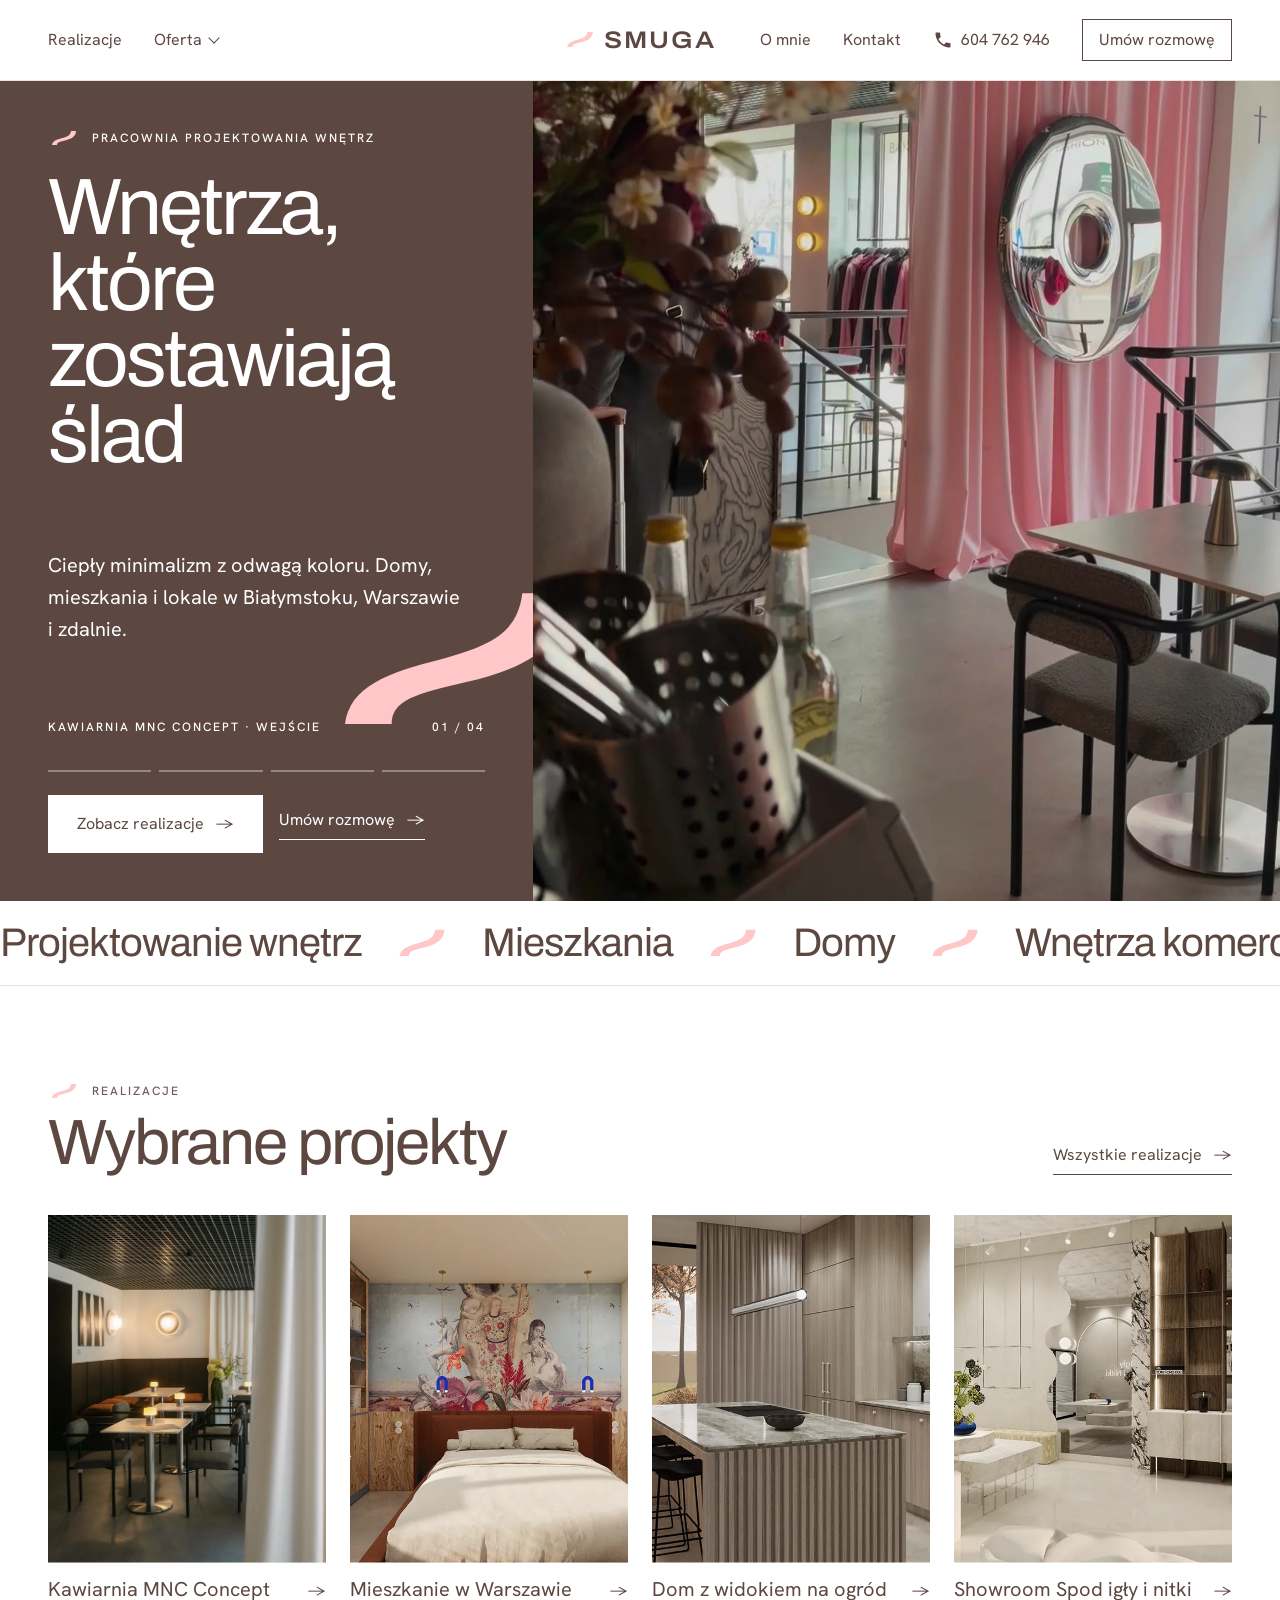
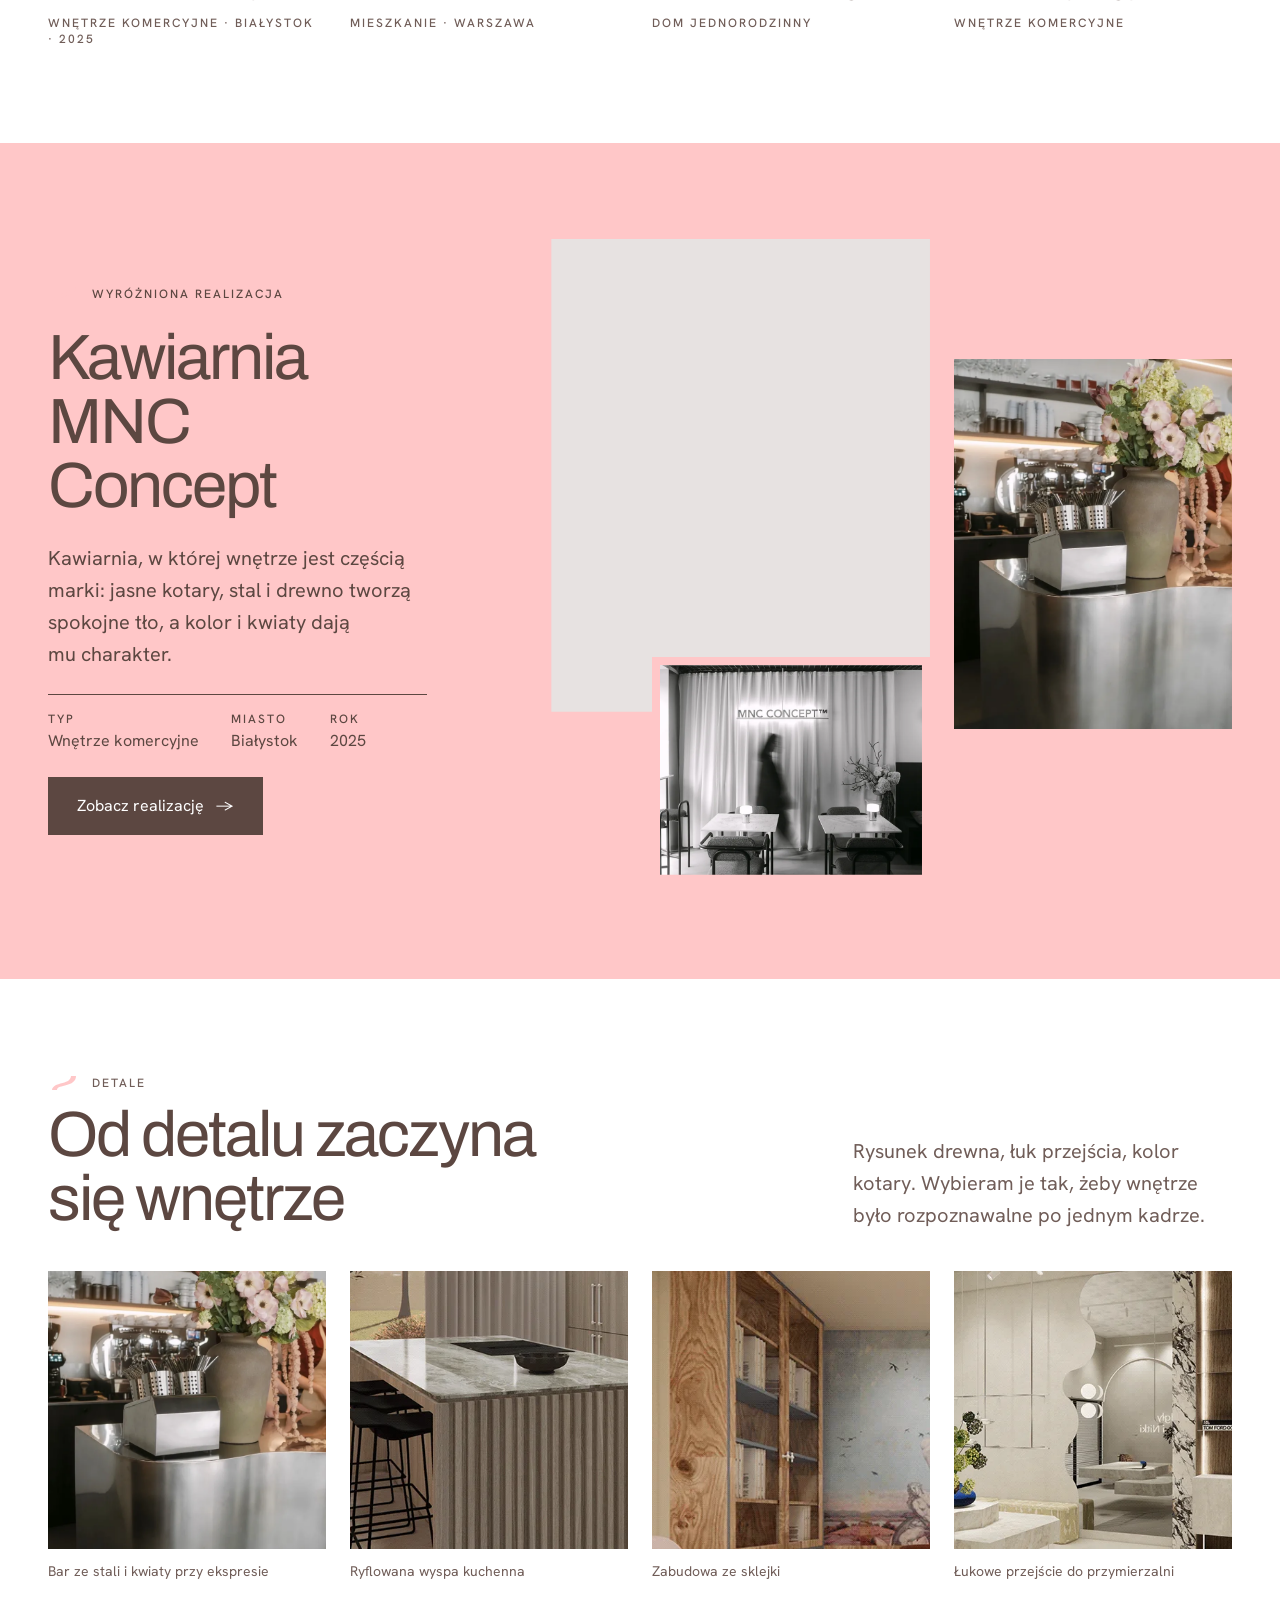
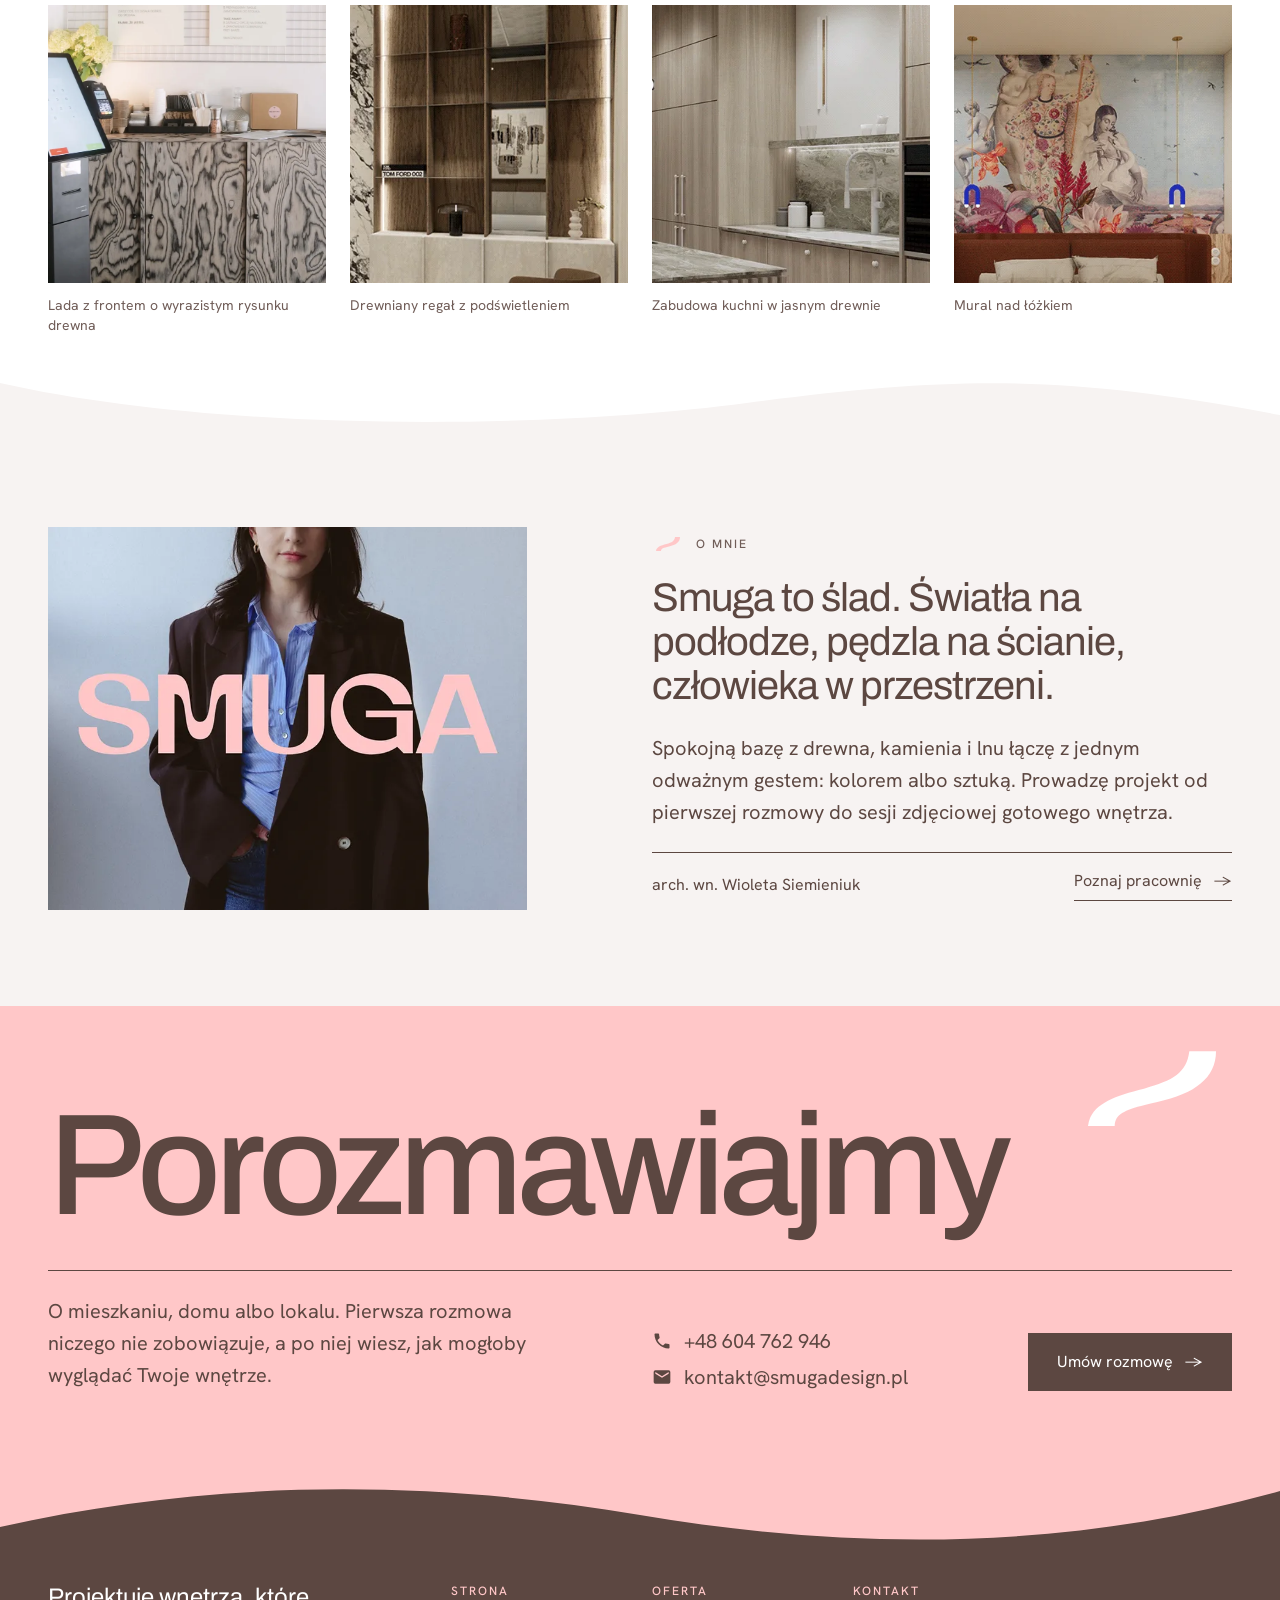
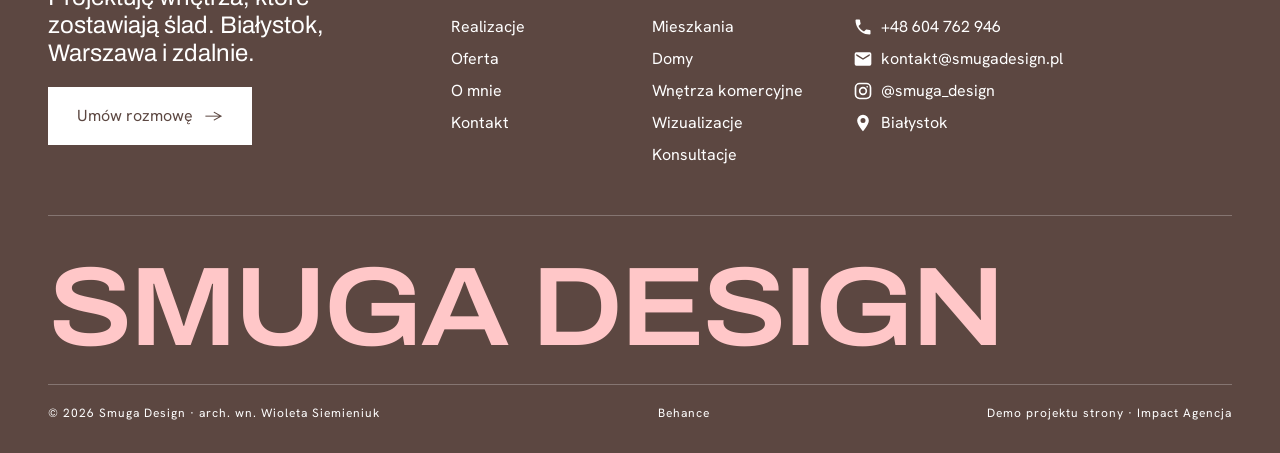
==== commit d519754d: "Demo v4: fala z logo jako motyw, nowy loader, modal Umów rozmowę, telefon w nagłówku i przycisk na t" ====
--- a/index.html
+++ b/index.html
@@ -15,10 +15,10 @@
 <link rel="preconnect" href="https://fonts.googleapis.com">
 <link rel="preconnect" href="https://fonts.gstatic.com" crossorigin>
 <link href="https://fonts.googleapis.com/css2?family=Archivo:wdth,wght@100..112,400..600&family=Hanken+Grotesk:wght@400;500&display=swap" rel="stylesheet">
-<link rel="stylesheet" href="assets/style.css?v=4">
+<link rel="stylesheet" href="assets/style.css?v=5">
 </head>
 <body>
-<div class="loader" aria-hidden="true"><svg viewBox="0 0 120 64"><path d="M22 58C24 46 36 40 58 35C80 30 96 22 98 6"/></svg><div class="word"><span style="animation-delay:300ms">S</span><span style="animation-delay:340ms">M</span><span style="animation-delay:380ms">U</span><span style="animation-delay:420ms">G</span><span style="animation-delay:460ms">A</span><span style="animation-delay:500ms">&nbsp;</span><span style="animation-delay:540ms">D</span><span style="animation-delay:580ms">E</span><span style="animation-delay:620ms">S</span><span style="animation-delay:660ms">I</span><span style="animation-delay:700ms">G</span><span style="animation-delay:740ms">N</span></div><div class="bar"><i></i></div></div>
+<div class="loader" aria-hidden="true"><svg class="mk" viewBox="0 0 120 64"><path d="M22 58C24 46 36 40 58 35C80 30 96 22 98 6"/></svg><div class="word"><span style="animation-delay:500ms">S</span><span style="animation-delay:550ms">M</span><span style="animation-delay:600ms">U</span><span style="animation-delay:650ms">G</span><span style="animation-delay:700ms">A</span><span style="animation-delay:750ms">&nbsp;</span><span style="animation-delay:800ms">D</span><span style="animation-delay:850ms">E</span><span style="animation-delay:900ms">S</span><span style="animation-delay:950ms">I</span><span style="animation-delay:1000ms">G</span><span style="animation-delay:1050ms">N</span></div><div class="meta"><span>Projektowanie wnętrz</span><b>000</b></div></div>
 <a class="skip" href="#main">Przejdź do treści</a>
 <header class="hdr">
   <div class="wrap">
@@ -29,7 +29,9 @@
     <a class="logo" href="index.html" aria-label="Smuga Design, strona główna"><svg class="streak" viewBox="0 0 120 64" aria-hidden="true"><path d="M12 60C14 44 30 38 54 32C76 26 86 20 88 4H108C108 24 92 36 64 42C42 47 32 50 32 60Z"/></svg>SMUGA</a>
     <nav class="nav r" aria-label="Pracownia">
       <a href="o-mnie.html">O mnie</a>
-      <a class="cta-s" href="kontakt.html">Kontakt</a>
+      <a href="kontakt.html">Kontakt</a>
+      <a class="tel" href="tel:+48604762946" aria-label="Zadzwoń +48 604 762 946"><svg class="ico" viewBox="0 0 24 24" aria-hidden="true"><path d="M6.6 10.8c1.4 2.8 3.8 5.1 6.6 6.6l2.2-2.2c.3-.3.7-.4 1-.2 1.1.4 2.3.6 3.6.6.6 0 1 .4 1 1V20c0 .6-.4 1-1 1C10.6 21 3 13.4 3 4c0-.6.4-1 1-1h3.5c.6 0 1 .4 1 1 0 1.3.2 2.5.6 3.6.1.3 0 .7-.2 1z"/></svg><span>604 762 946</span></a>
+      <a class="cta-s" href="kontakt.html" data-modal>Umów rozmowę</a>
     </nav>
     <button class="burger" type="button" aria-expanded="false" aria-controls="drawer"><span>Menu</span><i aria-hidden="true"></i></button>
   </div>
@@ -46,12 +48,12 @@
 <section class="hero" aria-labelledby="hero-h" style="--n:4">
   <div class="hero-txt">
     <svg class="streak" viewBox="0 0 120 64" aria-hidden="true"><path d="M12 60C14 44 30 38 54 32C76 26 86 20 88 4H108C108 24 92 36 64 42C42 47 32 50 32 60Z"/></svg>
-    <div><p class="lbl" style="margin-bottom:24px">Pracownia projektowania wnętrz</p><h1 class="d-xl" id="hero-h">Wnętrza, które zostawiają ślad</h1></div>
+    <div><p class="lbl w" style="margin-bottom:24px">Pracownia projektowania wnętrz</p><h1 class="d-xl" id="hero-h">Wnętrza, które zostawiają ślad</h1></div>
     <p class="lead">Ciepły minimalizm z odwagą koloru. Domy, mieszkania i lokale w Białymstoku, Warszawie i zdalnie.</p>
     <div class="hero-cap">
       <div class="now lbl"><span class="name">Kawiarnia MNC Concept · wejście</span><span class="num">01 / 04</span></div>
       <div class="prog"><button type="button" aria-label="Pokaż zdjęcie 1"><i></i></button><button type="button" aria-label="Pokaż zdjęcie 2"><i></i></button><button type="button" aria-label="Pokaż zdjęcie 3"><i></i></button><button type="button" aria-label="Pokaż zdjęcie 4"><i></i></button></div>
-      <div><a class="btn light" href="realizacje.html">Zobacz realizacje</a></div>
+      <div style="display:flex;gap:16px;flex-wrap:wrap;align-items:center"><a class="btn light" href="realizacje.html">Zobacz realizacje</a><a class="lnk" href="kontakt.html" data-modal style="color:var(--white)">Umów rozmowę</a></div>
     </div>
   </div>
   <div class="hero-img"><div class="sl on" data-cap="Kawiarnia MNC Concept · wejście"><img src="img/mnc-kotara.webp" width="1400" height="1960" alt="Różowa kotara i stoliki przy wejściu, kawiarnia MNC Concept" fetchpriority="high"></div><div class="sl" data-cap="Kawiarnia MNC Concept · sala"><img src="img/mnc-sala.webp" width="1158" height="1500" alt="Sala z ławą wzdłuż ściany i okrągłymi kinkietami, kawiarnia MNC Concept" loading="lazy"></div><div class="sl" data-cap="Kawiarnia MNC Concept · strefa siedzisk"><img src="img/mnc-loza.webp" width="1320" height="1731" alt="Strefa siedzisk przy jasnej kotarze, kawiarnia MNC Concept" loading="lazy"></div><div class="sl" data-cap="Kawiarnia MNC Concept · lada"><img src="img/mnc-lada.webp" width="1149" height="1500" alt="Lada z frontem o wyrazistym rysunku drewna, kawiarnia MNC Concept" loading="lazy"></div><div class="sweep" aria-hidden="true"></div></div>
@@ -60,13 +62,13 @@
 <div class="marq" aria-hidden="true"><div class="track"><div class="grp"><span>Projektowanie wnętrz</span><svg class="streak" viewBox="0 0 120 64" aria-hidden="true"><path d="M12 60C14 44 30 38 54 32C76 26 86 20 88 4H108C108 24 92 36 64 42C42 47 32 50 32 60Z"/></svg><span>Mieszkania</span><svg class="streak" viewBox="0 0 120 64" aria-hidden="true"><path d="M12 60C14 44 30 38 54 32C76 26 86 20 88 4H108C108 24 92 36 64 42C42 47 32 50 32 60Z"/></svg><span>Domy</span><svg class="streak" viewBox="0 0 120 64" aria-hidden="true"><path d="M12 60C14 44 30 38 54 32C76 26 86 20 88 4H108C108 24 92 36 64 42C42 47 32 50 32 60Z"/></svg><span>Wnętrza komercyjne</span><svg class="streak" viewBox="0 0 120 64" aria-hidden="true"><path d="M12 60C14 44 30 38 54 32C76 26 86 20 88 4H108C108 24 92 36 64 42C42 47 32 50 32 60Z"/></svg><span>Białystok</span><svg class="streak" viewBox="0 0 120 64" aria-hidden="true"><path d="M12 60C14 44 30 38 54 32C76 26 86 20 88 4H108C108 24 92 36 64 42C42 47 32 50 32 60Z"/></svg><span>Warszawa</span><svg class="streak" viewBox="0 0 120 64" aria-hidden="true"><path d="M12 60C14 44 30 38 54 32C76 26 86 20 88 4H108C108 24 92 36 64 42C42 47 32 50 32 60Z"/></svg></div><div class="grp"><span>Projektowanie wnętrz</span><svg class="streak" viewBox="0 0 120 64" aria-hidden="true"><path d="M12 60C14 44 30 38 54 32C76 26 86 20 88 4H108C108 24 92 36 64 42C42 47 32 50 32 60Z"/></svg><span>Mieszkania</span><svg class="streak" viewBox="0 0 120 64" aria-hidden="true"><path d="M12 60C14 44 30 38 54 32C76 26 86 20 88 4H108C108 24 92 36 64 42C42 47 32 50 32 60Z"/></svg><span>Domy</span><svg class="streak" viewBox="0 0 120 64" aria-hidden="true"><path d="M12 60C14 44 30 38 54 32C76 26 86 20 88 4H108C108 24 92 36 64 42C42 47 32 50 32 60Z"/></svg><span>Wnętrza komercyjne</span><svg class="streak" viewBox="0 0 120 64" aria-hidden="true"><path d="M12 60C14 44 30 38 54 32C76 26 86 20 88 4H108C108 24 92 36 64 42C42 47 32 50 32 60Z"/></svg><span>Białystok</span><svg class="streak" viewBox="0 0 120 64" aria-hidden="true"><path d="M12 60C14 44 30 38 54 32C76 26 86 20 88 4H108C108 24 92 36 64 42C42 47 32 50 32 60Z"/></svg><span>Warszawa</span><svg class="streak" viewBox="0 0 120 64" aria-hidden="true"><path d="M12 60C14 44 30 38 54 32C76 26 86 20 88 4H108C108 24 92 36 64 42C42 47 32 50 32 60Z"/></svg></div></div></div>
 
 <section class="sec"><div class="wrap">
-  <div class="sec-h"><div><span class="lbl muted">Realizacje</span><h2 class="d-l rv">Wybrane projekty</h2></div><a class="lnk" href="realizacje.html">Wszystkie realizacje</a></div>
+  <div class="sec-h"><div><span class="lbl w muted">Realizacje</span><h2 class="d-l rv">Wybrane projekty</h2></div><a class="lnk" href="realizacje.html">Wszystkie realizacje</a></div>
   <div class="strip stag"><a class="tile mask" href="projekt-mnc-concept.html"><div class="ph r-4-5"><img src="img/mnc-sala-s.webp" srcset="img/mnc-sala-s.webp 800w, img/mnc-sala.webp 1158w" sizes="(max-width: 860px) 50vw, 25vw" width="1158" height="1500" alt="Sala z ławą wzdłuż ściany i okrągłymi kinkietami, kawiarnia MNC Concept" loading="lazy" decoding="async"></div><div class="row"><h3>Kawiarnia MNC Concept</h3><span class="ar" aria-hidden="true">&#8594;</span></div><p class="lbl muted">Wnętrze komercyjne · Białystok · 2025</p></a><a class="tile mask" href="projekt-mieszkanie-warszawa.html"><div class="ph r-4-5"><img src="img/viz-apartament-wwa-s.webp" srcset="img/viz-apartament-wwa-s.webp 800w, img/viz-apartament-wwa.webp 808w" sizes="(max-width: 860px) 50vw, 25vw" width="808" height="632" alt="Sypialnia z muralem i zabudową ze sklejki, mieszkanie w Warszawie" loading="lazy" decoding="async"></div><div class="row"><h3>Mieszkanie w Warszawie</h3><span class="ar" aria-hidden="true">&#8594;</span></div><p class="lbl muted">Mieszkanie · Warszawa</p></a><a class="tile mask" href="projekt-dom-001.html"><div class="ph r-4-5"><img src="img/viz-dom-001-s.webp" srcset="img/viz-dom-001-s.webp 800w, img/viz-dom-001.webp 808w" sizes="(max-width: 860px) 50vw, 25vw" width="808" height="632" alt="Kuchnia z wyspą i ryflowaną zabudową, dom jednorodzinny" loading="lazy" decoding="async"></div><div class="row"><h3>Dom z widokiem na ogród</h3><span class="ar" aria-hidden="true">&#8594;</span></div><p class="lbl muted">Dom jednorodzinny</p></a><a class="tile mask" href="projekt-showroom-spod-igly-i-nitki.html"><div class="ph r-4-5"><img src="img/viz-showroom-s.webp" srcset="img/viz-showroom-s.webp 800w, img/viz-showroom.webp 808w" sizes="(max-width: 860px) 50vw, 25vw" width="808" height="632" alt="Jasny showroom z łukami i drewnianą zabudową, showroom Spod igły i nitki" loading="lazy" decoding="async"></div><div class="row"><h3>Showroom Spod igły i nitki</h3><span class="ar" aria-hidden="true">&#8594;</span></div><p class="lbl muted">Wnętrze komercyjne</p></a></div>
 </div></section>
 
-<section class="feat"><div class="wrap g12">
+<section class="feat wtop pink"><div class="wrap g12">
   <div class="txt stag">
-    <p class="lbl">Wyróżniona realizacja</p>
+    <p class="lbl w">Wyróżniona realizacja</p>
     <h2 class="d-l">Kawiarnia MNC Concept</h2>
     <p class="lead">Kawiarnia, w której wnętrze jest częścią marki: jasne kotary, stal i drewno tworzą spokojne tło, a kolor i kwiaty dają mu charakter.</p>
     <dl class="facts"><div><dt class="lbl">Typ</dt><dd>Wnętrze komercyjne</dd></div><div><dt class="lbl">Miasto</dt><dd>Białystok</dd></div><div><dt class="lbl">Rok</dt><dd>2025</dd></div></dl>
@@ -80,41 +82,62 @@
 </div></section>
 
 <section class="sec"><div class="wrap">
-  <div class="mos-h"><h2 class="d-l rv">Detale, od których zaczyna się wnętrze</h2><p class="lead muted">Rysunek drewna, łuk przejścia, kolor kotary. Wybieram je tak, żeby wnętrze było rozpoznawalne po jednym kadrze.</p></div>
-  <div class="mos stag"><a href="projekt-mnc-concept.html"><div class="ph r-4-5"><img src="img/mnc-bar-s.webp" srcset="img/mnc-bar-s.webp 800w, img/mnc-bar.webp 1062w" sizes="(max-width: 860px) 50vw, 25vw" width="1062" height="1400" alt="Bar ze stali i kwiaty przy ekspresie, kawiarnia MNC Concept" loading="lazy" decoding="async"></div><span>Bar ze stali i kwiaty przy ekspresie, kawiarnia MNC Concept</span></a><a href="projekt-mieszkanie-warszawa.html"><div class="ph r-3-4"><img src="img/wwa-zabudowa-s.webp" srcset="img/wwa-zabudowa-s.webp 300w, img/wwa-zabudowa.webp 300w" sizes="(max-width: 860px) 50vw, 25vw" width="300" height="420" alt="Zabudowa ze sklejki, mieszkanie w Warszawie" loading="lazy" decoding="async"></div><span>Zabudowa ze sklejki, mieszkanie w Warszawie</span></a><a href="projekt-dom-001.html"><div class="ph r-5-4"><img src="img/dom-wyspa-s.webp" srcset="img/dom-wyspa-s.webp 480w, img/dom-wyspa.webp 480w" sizes="(max-width: 860px) 50vw, 25vw" width="480" height="382" alt="Ryflowana wyspa kuchenna, dom jednorodzinny" loading="lazy" decoding="async"></div><span>Ryflowana wyspa kuchenna, dom jednorodzinny</span></a><a href="projekt-showroom-spod-igly-i-nitki.html"><div class="ph r-2-3"><img src="img/show-fotel-s.webp" srcset="img/show-fotel-s.webp 248w, img/show-fotel.webp 248w" sizes="(max-width: 860px) 50vw, 25vw" width="248" height="382" alt="Rzeźbiarski fotel, showroom Spod igły i nitki" loading="lazy" decoding="async"></div><span>Rzeźbiarski fotel, showroom Spod igły i nitki</span></a><a href="projekt-showroom-spod-igly-i-nitki.html"><div class="ph r-2-3"><img src="img/show-regal-s.webp" srcset="img/show-regal-s.webp 328w, img/show-regal.webp 328w" sizes="(max-width: 860px) 50vw, 25vw" width="328" height="500" alt="Drewniany regał z podświetleniem, showroom Spod igły i nitki" loading="lazy" decoding="async"></div><span>Drewniany regał z podświetleniem, showroom Spod igły i nitki</span></a><a href="projekt-mnc-concept.html"><div class="ph r-4-5"><img src="img/mnc-taras-s.webp" srcset="img/mnc-taras-s.webp 800w, img/mnc-taras.webp 1000w" sizes="(max-width: 860px) 50vw, 25vw" width="1000" height="1293" alt="Leżaki z logo na ogródku, kawiarnia MNC Concept" loading="lazy" decoding="async"></div><span>Leżaki z logo na ogródku, kawiarnia MNC Concept</span></a><a href="projekt-mieszkanie-warszawa.html"><div class="ph r-2-3"><img src="img/wwa-grafiki-s.webp" srcset="img/wwa-grafiki-s.webp 208w, img/wwa-grafiki.webp 208w" sizes="(max-width: 860px) 50vw, 25vw" width="208" height="400" alt="Grafiki na ścianie sypialni, mieszkanie w Warszawie" loading="lazy" decoding="async"></div><span>Grafiki na ścianie sypialni, mieszkanie w Warszawie</span></a><a href="projekt-mnc-concept.html"><div class="ph r-5-4"><img src="img/mnc-wejscie-s.webp" srcset="img/mnc-wejscie-s.webp 800w, img/mnc-wejscie.webp 808w" sizes="(max-width: 860px) 50vw, 25vw" width="808" height="632" alt="Logo MNC Concept na białej kotarze, kawiarnia MNC Concept" loading="lazy" decoding="async"></div><span>Logo MNC Concept na białej kotarze, kawiarnia MNC Concept</span></a></div>
+  <div class="det-h"><div><p class="lbl w muted">Detale</p><h2 class="d-l rv">Od detalu zaczyna się wnętrze</h2></div><p class="lead muted">Rysunek drewna, łuk przejścia, kolor kotary. Wybieram je tak, żeby wnętrze było rozpoznawalne po jednym kadrze.</p></div>
+  <div class="det stag"><a href="projekt-mnc-concept.html"><div class="ph r-1-1"><img src="img/mnc-bar-s.webp" srcset="img/mnc-bar-s.webp 800w, img/mnc-bar.webp 1062w" sizes="(max-width: 1080px) 50vw, 25vw" width="1062" height="1400" alt="Bar ze stali i kwiaty przy ekspresie, kawiarnia MNC Concept" loading="lazy" decoding="async"></div><span>Bar ze stali i kwiaty przy ekspresie</span></a><a href="projekt-dom-001.html"><div class="ph r-1-1"><img src="img/dom-wyspa-s.webp" srcset="img/dom-wyspa-s.webp 480w, img/dom-wyspa.webp 480w" sizes="(max-width: 1080px) 50vw, 25vw" width="480" height="382" alt="Ryflowana wyspa kuchenna, dom jednorodzinny" loading="lazy" decoding="async"></div><span>Ryflowana wyspa kuchenna</span></a><a href="projekt-mieszkanie-warszawa.html"><div class="ph r-1-1"><img src="img/wwa-zabudowa-s.webp" srcset="img/wwa-zabudowa-s.webp 300w, img/wwa-zabudowa.webp 300w" sizes="(max-width: 1080px) 50vw, 25vw" width="300" height="420" alt="Zabudowa ze sklejki, mieszkanie w Warszawie" loading="lazy" decoding="async"></div><span>Zabudowa ze sklejki</span></a><a href="projekt-showroom-spod-igly-i-nitki.html"><div class="ph r-1-1"><img src="img/show-luk-s.webp" srcset="img/show-luk-s.webp 400w, img/show-luk.webp 400w" sizes="(max-width: 1080px) 50vw, 25vw" width="400" height="400" alt="Łukowe przejście do przymierzalni, showroom Spod igły i nitki" loading="lazy" decoding="async"></div><span>Łukowe przejście do przymierzalni</span></a><a href="projekt-mnc-concept.html"><div class="ph r-1-1"><img src="img/mnc-lada-s.webp" srcset="img/mnc-lada-s.webp 800w, img/mnc-lada.webp 1149w" sizes="(max-width: 1080px) 50vw, 25vw" width="1149" height="1500" alt="Lada z frontem o wyrazistym rysunku drewna, kawiarnia MNC Concept" loading="lazy" decoding="async"></div><span>Lada z frontem o wyrazistym rysunku drewna</span></a><a href="projekt-showroom-spod-igly-i-nitki.html"><div class="ph r-1-1"><img src="img/show-regal-s.webp" srcset="img/show-regal-s.webp 328w, img/show-regal.webp 328w" sizes="(max-width: 1080px) 50vw, 25vw" width="328" height="500" alt="Drewniany regał z podświetleniem, showroom Spod igły i nitki" loading="lazy" decoding="async"></div><span>Drewniany regał z podświetleniem</span></a><a href="projekt-dom-001.html"><div class="ph r-1-1"><img src="img/dom-zabudowa-s.webp" srcset="img/dom-zabudowa-s.webp 378w, img/dom-zabudowa.webp 378w" sizes="(max-width: 1080px) 50vw, 25vw" width="378" height="450" alt="Zabudowa kuchni w jasnym drewnie, dom jednorodzinny" loading="lazy" decoding="async"></div><span>Zabudowa kuchni w jasnym drewnie</span></a><a href="projekt-mieszkanie-warszawa.html"><div class="ph r-1-1"><img src="img/wwa-mural-s.webp" srcset="img/wwa-mural-s.webp 450w, img/wwa-mural.webp 450w" sizes="(max-width: 1080px) 50vw, 25vw" width="450" height="360" alt="Mural nad łóżkiem, mieszkanie w Warszawie" loading="lazy" decoding="async"></div><span>Mural nad łóżkiem</span></a></div>
 </div></section>
 
-<section class="me"><div class="wrap g12">
+<section class="me wtop soft"><div class="wrap g12">
   <figure class="pic mask"><div class="ph r-5-4"><img src="img/smuga-wioleta-s.webp" srcset="img/smuga-wioleta-s.webp 800w, img/smuga-wioleta.webp 808w" sizes="(max-width: 860px) 100vw, 40vw" width="808" height="632" alt="Arch. wn. Wioleta Siemieniuk, Smuga Design" loading="lazy" decoding="async"></div></figure>
   <div class="txt stag">
-    <p class="lbl muted">O mnie</p>
+    <p class="lbl w muted">O mnie</p>
     <h2 class="d-m">Smuga to ślad. Światła na podłodze, pędzla na ścianie, człowieka w przestrzeni.</h2>
     <p class="lead">Spokojną bazę z drewna, kamienia i lnu łączę z jednym odważnym gestem: kolorem albo sztuką. Prowadzę projekt od pierwszej rozmowy do sesji zdjęciowej gotowego wnętrza.</p>
     <div class="sig"><span>arch. wn. Wioleta Siemieniuk</span><a class="lnk" href="o-mnie.html">Poznaj pracownię</a></div>
   </div>
 </div></section>
 
-<section class="cta" aria-labelledby="cta-h">
+<section class="cta wtop pink" aria-labelledby="cta-h">
   <div class="wrap">
-    <h2 class="d-xxl rv" id="cta-h">Porozmawiajmy</h2>
+    <div class="top"><h2 class="d-xxl rv" id="cta-h">Porozmawiajmy</h2><svg class="streak" viewBox="0 0 120 64" aria-hidden="true"><path d="M12 60C14 44 30 38 54 32C76 26 86 20 88 4H108C108 24 92 36 64 42C42 47 32 50 32 60Z"/></svg></div>
     <div class="row stag">
       <p class="lead">O mieszkaniu, domu albo lokalu. Pierwsza rozmowa niczego nie zobowiązuje, a po niej wiesz, jak mogłoby wyglądać Twoje wnętrze.</p>
-      <div class="links"><a href="mailto:kontakt@smugadesign.pl">kontakt@smugadesign.pl</a><a href="tel:+48604762946">+48 604 762 946</a></div>
-      <a class="btn" href="kontakt.html">Opisz swoje wnętrze</a>
+      <div class="links"><a href="tel:+48604762946"><svg class="ico" viewBox="0 0 24 24" aria-hidden="true"><path d="M6.6 10.8c1.4 2.8 3.8 5.1 6.6 6.6l2.2-2.2c.3-.3.7-.4 1-.2 1.1.4 2.3.6 3.6.6.6 0 1 .4 1 1V20c0 .6-.4 1-1 1C10.6 21 3 13.4 3 4c0-.6.4-1 1-1h3.5c.6 0 1 .4 1 1 0 1.3.2 2.5.6 3.6.1.3 0 .7-.2 1z"/></svg>+48 604 762 946</a><a href="mailto:kontakt@smugadesign.pl"><svg class="ico" viewBox="0 0 24 24" aria-hidden="true"><path d="M20 4H4a2 2 0 0 0-2 2v12a2 2 0 0 0 2 2h16a2 2 0 0 0 2-2V6a2 2 0 0 0-2-2zm0 4-8 5-8-5V6l8 5 8-5z"/></svg>kontakt@smugadesign.pl</a></div>
+      <a class="btn" href="kontakt.html" data-modal>Umów rozmowę</a>
     </div>
   </div>
 </section>
 </main>
 <footer class="ftr">
-  <div class="wrap g12">
-    <div class="mk"><svg class="streak" viewBox="0 0 120 64" aria-hidden="true"><path d="M12 60C14 44 30 38 54 32C76 26 86 20 88 4H108C108 24 92 36 64 42C42 47 32 50 32 60Z"/></svg></div>
-    <div class="col"><b>Smuga Design</b><span>Projektowanie wnętrz</span><span>arch. wn. Wioleta Siemieniuk</span></div>
-    <div class="col"><b>Kontakt</b><a href="tel:+48604762946">+48 604 762 946</a><a href="mailto:kontakt@smugadesign.pl">kontakt@smugadesign.pl</a></div>
-    <div class="col"><b>Social media</b><a href="https://www.instagram.com/smuga_design/" rel="noopener">@smuga_design</a><a href="https://www.behance.net/smugadesign" rel="noopener">Behance</a></div>
+  <div class="wrap">
+    <div class="top">
+      <div class="intro"><p class="d-s">Projektuję wnętrza, które zostawiają ślad. Białystok, Warszawa i zdalnie.</p><a class="btn light" href="kontakt.html" data-modal>Umów rozmowę</a></div>
+      <div class="col"><p class="lbl">Strona</p><a href="realizacje.html">Realizacje</a><a href="oferta.html">Oferta</a><a href="o-mnie.html">O mnie</a><a href="kontakt.html">Kontakt</a></div>
+      <div class="col"><p class="lbl">Oferta</p><a href="oferta.html#mieszkania">Mieszkania</a><a href="oferta.html#domy">Domy</a><a href="oferta.html#komercyjne">Wnętrza komercyjne</a><a href="oferta.html#wizualizacje">Wizualizacje</a><a href="oferta.html#konsultacje">Konsultacje</a></div>
+      <div class="col w3"><p class="lbl">Kontakt</p><a href="tel:+48604762946"><svg class="ico" viewBox="0 0 24 24" aria-hidden="true"><path d="M6.6 10.8c1.4 2.8 3.8 5.1 6.6 6.6l2.2-2.2c.3-.3.7-.4 1-.2 1.1.4 2.3.6 3.6.6.6 0 1 .4 1 1V20c0 .6-.4 1-1 1C10.6 21 3 13.4 3 4c0-.6.4-1 1-1h3.5c.6 0 1 .4 1 1 0 1.3.2 2.5.6 3.6.1.3 0 .7-.2 1z"/></svg>+48 604 762 946</a><a href="mailto:kontakt@smugadesign.pl"><svg class="ico" viewBox="0 0 24 24" aria-hidden="true"><path d="M20 4H4a2 2 0 0 0-2 2v12a2 2 0 0 0 2 2h16a2 2 0 0 0 2-2V6a2 2 0 0 0-2-2zm0 4-8 5-8-5V6l8 5 8-5z"/></svg>kontakt@smugadesign.pl</a><a href="https://www.instagram.com/smuga_design/" rel="noopener"><svg class="ico" viewBox="0 0 24 24" aria-hidden="true"><path d="M12 7a5 5 0 1 0 0 10 5 5 0 0 0 0-10zm0 8a3 3 0 1 1 0-6 3 3 0 0 1 0 6zm5-9a1 1 0 1 0 0 2 1 1 0 0 0 0-2zM16 2H8a6 6 0 0 0-6 6v8a6 6 0 0 0 6 6h8a6 6 0 0 0 6-6V8a6 6 0 0 0-6-6zm4 14a4 4 0 0 1-4 4H8a4 4 0 0 1-4-4V8a4 4 0 0 1 4-4h8a4 4 0 0 1 4 4z"/></svg>@smuga_design</a><span style="display:inline-flex;gap:8px;align-items:center"><svg class="ico" viewBox="0 0 24 24" aria-hidden="true"><path d="M12 2a7 7 0 0 0-7 7c0 5 7 13 7 13s7-8 7-13a7 7 0 0 0-7-7zm0 10a3 3 0 1 1 0-6 3 3 0 0 1 0 6z"/></svg>Białystok</span></div>
+    </div>
     <p class="mark" aria-hidden="true">SMUGA DESIGN</p>
-    <div class="bottom"><span>© 2026 Smuga Design · Białystok</span><span><a href="realizacje.html">Realizacje</a> · <a href="oferta.html">Oferta</a> · <a href="o-mnie.html">O mnie</a> · <a href="kontakt.html">Kontakt</a></span><span>Demo projektu strony · Impact Agencja</span></div>
+    <div class="bottom"><span>© 2026 Smuga Design · arch. wn. Wioleta Siemieniuk</span><a href="https://www.behance.net/smugadesign" rel="noopener">Behance</a><span>Demo projektu strony · Impact Agencja</span></div>
   </div>
 </footer>
-<script src="assets/app.js?v=4" defer></script>
+<a class="fab" href="tel:+48604762946" aria-label="Zadzwoń +48 604 762 946"><svg class="ico" viewBox="0 0 24 24" aria-hidden="true"><path d="M6.6 10.8c1.4 2.8 3.8 5.1 6.6 6.6l2.2-2.2c.3-.3.7-.4 1-.2 1.1.4 2.3.6 3.6.6.6 0 1 .4 1 1V20c0 .6-.4 1-1 1C10.6 21 3 13.4 3 4c0-.6.4-1 1-1h3.5c.6 0 1 .4 1 1 0 1.3.2 2.5.6 3.6.1.3 0 .7-.2 1z"/></svg></a>
+<dialog class="dlg" aria-labelledby="dlg-h">
+  <button class="x" type="button" aria-label="Zamknij">&#10005;</button>
+  <div class="in">
+    <div class="l"><div><p class="lbl w">Umów rozmowę</p><h2 class="d-m" id="dlg-h" style="margin-top:16px">Porozmawiajmy o Twoim wnętrzu</h2></div><div style="display:grid;gap:8px;position:relative;z-index:1"><a href="tel:+48604762946"><svg class="ico" viewBox="0 0 24 24" aria-hidden="true"><path d="M6.6 10.8c1.4 2.8 3.8 5.1 6.6 6.6l2.2-2.2c.3-.3.7-.4 1-.2 1.1.4 2.3.6 3.6.6.6 0 1 .4 1 1V20c0 .6-.4 1-1 1C10.6 21 3 13.4 3 4c0-.6.4-1 1-1h3.5c.6 0 1 .4 1 1 0 1.3.2 2.5.6 3.6.1.3 0 .7-.2 1z"/></svg>+48 604 762 946</a><a href="mailto:kontakt@smugadesign.pl"><svg class="ico" viewBox="0 0 24 24" aria-hidden="true"><path d="M20 4H4a2 2 0 0 0-2 2v12a2 2 0 0 0 2 2h16a2 2 0 0 0 2-2V6a2 2 0 0 0-2-2zm0 4-8 5-8-5V6l8 5 8-5z"/></svg>kontakt@smugadesign.pl</a></div><svg class="streak" viewBox="0 0 120 64" aria-hidden="true"><path d="M12 60C14 44 30 38 54 32C76 26 86 20 88 4H108C108 24 92 36 64 42C42 47 32 50 32 60Z"/></svg></div>
+    <div class="r">
+      <p class="lead">Zostaw kontakt, oddzwonię i umówimy pierwszą rozmowę.</p>
+      <form class="form" novalidate>
+        <label>Imię<input name="imie" autocomplete="given-name" required></label>
+        <label>Telefon<input type="tel" name="tel" autocomplete="tel" required></label>
+        <fieldset class="full"><legend>Rodzaj wnętrza</legend><div class="pills"><label><input type="radio" name="typ" value="Mieszkanie" required><span>Mieszkanie</span></label><label><input type="radio" name="typ" value="Dom"><span>Dom</span></label><label><input type="radio" name="typ" value="Lokal"><span>Lokal</span></label></div></fieldset>
+        <label class="full">Krótko o wnętrzu<textarea name="wiadomosc" placeholder="np. mieszkanie 60 m², chcę zmienić kuchnię i salon"></textarea></label>
+        <label class="consent full"><input type="checkbox" required> Zgadzam się na kontakt w sprawie zapytania.</label>
+        <div class="send full"><button class="btn" type="submit">Wyślij</button></div>
+        <p class="form-ok" hidden tabindex="-1"><svg class="streak" viewBox="0 0 120 64" aria-hidden="true"><path d="M12 60C14 44 30 38 54 32C76 26 86 20 88 4H108C108 24 92 36 64 42C42 47 32 50 32 60Z"/></svg>To jest demo: formularz niczego nie wysyła.</p>
+      </form>
+    </div>
+  </div>
+</dialog>
+<script src="assets/app.js?v=5" defer></script>
 </body>
 </html>
--- a/assets/style.css
+++ b/assets/style.css
@@ -51,22 +51,6 @@
 .btn.light:hover { background: transparent; color: var(--white); }
 .btn:active { transform: scale(0.98); }
 .streak { fill: var(--pink); height: auto; }
-
-/* loader */
-.loader { display: none; }
-.ld .loader { display: flex; position: fixed; inset: 0; z-index: 100; background: var(--white); flex-direction: column; align-items: center; justify-content: center; gap: 24px; animation: ld-fail 0ms linear 4000ms forwards; }
-.ld body { overflow: hidden; }
-.loader svg { width: 160px; }
-.loader svg path { fill: none; stroke: var(--pink); stroke-width: 20; stroke-linecap: round; stroke-dasharray: 200; stroke-dashoffset: 200; animation: draw 900ms ease-in-out 100ms forwards; }
-.loader .word { display: flex; font-family: var(--display); font-stretch: 112%; font-weight: 600; font-size: 32px; line-height: 40px; letter-spacing: 6px; overflow: hidden; }
-.loader .word span { display: inline-block; transform: translateY(100%); animation: up 600ms ease-out forwards; }
-.loader .bar { width: 160px; height: 1px; background: var(--line); position: relative; overflow: hidden; }
-.loader .bar i { position: absolute; inset: 0; background: var(--ink); transform: scaleX(0); transform-origin: left; animation: fill 1300ms ease-in-out forwards; }
-.loader.out { transform: translateY(-100%); transition: transform 800ms ease-in-out; }
-@keyframes draw { to { stroke-dashoffset: 0; } }
-@keyframes up { to { transform: none; } }
-@keyframes fill { to { transform: scaleX(1); } }
-@keyframes ld-fail { to { visibility: hidden; } }
 
 /* nagłówek i megamenu */
 .hdr { position: sticky; top: 0; z-index: 60; background: var(--white); border-bottom: 1px solid var(--line); }
@@ -166,50 +150,12 @@
 .feat .col .b { grid-column: 5 / -1; margin-top: 120px; }
 .feat .col .c { grid-column: 2 / 5; margin-top: -96px; position: relative; z-index: 1; border: 8px solid var(--pink); }
 
-/* mozaika detali */
-.mos-h { display: grid; grid-template-columns: repeat(12, minmax(0, 1fr)); gap: 24px; align-items: end; margin-bottom: 48px; }
-.mos-h h2 { grid-column: 1 / 8; }
-.mos-h p { grid-column: 9 / -1; }
-.mos { display: grid; grid-template-columns: repeat(6, minmax(0, 1fr)); gap: 24px; align-items: start; }
-.mos a { text-decoration: none; display: grid; gap: 8px; }
-.mos a:nth-child(1) { grid-column: 1 / 3; }
-.mos a:nth-child(2) { grid-column: 3 / 4; margin-top: 96px; }
-.mos a:nth-child(3) { grid-column: 4 / 6; margin-top: 40px; }
-.mos a:nth-child(4) { grid-column: 6 / 7; margin-top: 160px; }
-.mos a:nth-child(5) { grid-column: 1 / 2; margin-top: 24px; }
-.mos a:nth-child(6) { grid-column: 2 / 4; margin-top: 72px; }
-.mos a:nth-child(7) { grid-column: 4 / 5; margin-top: 64px; }
-.mos a:nth-child(8) { grid-column: 5 / 7; margin-top: 48px; }
-.mos span { font-size: 12px; line-height: 16px; color: var(--ink-2); }
-
 /* o mnie */
 .me { background: var(--soft); }
 .me .wrap { padding-top: 96px; padding-bottom: 96px; align-items: center; }
 .me .pic { grid-column: 1 / 6; }
 .me .txt { grid-column: 7 / -1; display: grid; gap: 24px; }
 .me .sig { display: flex; justify-content: space-between; gap: 16px; align-items: center; padding-top: 16px; border-top: 1px solid var(--ink); flex-wrap: wrap; }
-
-/* kontakt */
-.cta { background: var(--pink); padding: 96px 0; overflow: hidden; }
-.cta .d-xxl { margin-bottom: 48px; }
-.cta .row { display: grid; grid-template-columns: repeat(12, minmax(0, 1fr)); gap: 24px; align-items: end; border-top: 1px solid var(--ink); padding-top: 24px; }
-.cta .row p { grid-column: 1 / 6; }
-.cta .row .links { grid-column: 7 / 10; display: grid; gap: 4px; }
-.cta .row .links a { text-decoration: none; font-size: 20px; line-height: 28px; }
-.cta .row .links a:hover { text-decoration: underline; text-underline-offset: 4px; }
-.cta .row .btn { grid-column: 10 / -1; justify-self: end; }
-
-/* stopka */
-.ftr { padding: 80px 0 40px; }
-.ftr .g12 { row-gap: 32px; }
-.ftr .mk { grid-column: 1 / 4; }
-.ftr .mk svg { width: 96px; }
-.ftr .col { grid-column: span 3; display: grid; gap: 4px; align-content: start; }
-.ftr .col b { font-weight: 500; }
-.ftr a { text-decoration: none; }
-.ftr a:hover { text-decoration: underline; text-underline-offset: 4px; }
-.ftr .mark { grid-column: 1 / -1; font-family: var(--display); font-stretch: 112%; font-weight: 600; font-size: 144px; line-height: 128px; letter-spacing: -4px; white-space: nowrap; margin-top: 24px; }
-.ftr .bottom { grid-column: 1 / -1; display: flex; justify-content: space-between; gap: 16px; flex-wrap: wrap; padding-top: 24px; border-top: 1px solid var(--line); font-size: 12px; line-height: 16px; letter-spacing: 1px; color: var(--ink-2); }
 
 /* podstrony: nagłówek */
 .ph-head { padding: 64px 0 48px; }
@@ -220,14 +166,6 @@
 .crumbs { display: flex; gap: 8px; flex-wrap: wrap; font-size: 12px; line-height: 16px; letter-spacing: 2px; text-transform: uppercase; font-weight: 500; color: var(--ink-2); }
 .crumbs a { text-decoration: none; }
 .crumbs a:hover { text-decoration: underline; }
-
-/* lista realizacji: siatka asymetryczna */
-.works { display: grid; grid-template-columns: repeat(12, minmax(0, 1fr)); gap: 64px 24px; padding-bottom: 96px; }
-.works .tile:nth-child(4n+1) { grid-column: 1 / 8; }
-.works .tile:nth-child(4n+2) { grid-column: 9 / -1; margin-top: 160px; }
-.works .tile:nth-child(4n+3) { grid-column: 2 / 6; }
-.works .tile:nth-child(4n+4) { grid-column: 7 / -1; margin-top: 80px; }
-.works .tile h3 { font-family: var(--display); font-size: 32px; line-height: 36px; letter-spacing: -1px; }
 
 /* strona realizacji */
 .p-top { padding: 48px 0 40px; }
@@ -292,26 +230,6 @@
 .faq details[open] summary::after { transform: rotate(45deg); }
 .faq details p { padding: 0 0 20px; color: var(--ink-2); max-width: 720px; }
 
-/* kontakt: formularz */
-.contact-body { padding: 0 0 96px; }
-.contact-body .side { grid-column: 1 / 5; display: grid; gap: 32px; align-content: start; }
-.contact-body .side .facts { border-top: 1px solid var(--ink); }
-.contact-body .side .facts div { display: grid; grid-template-columns: 112px minmax(0, 1fr); gap: 16px; padding: 12px 0; border-bottom: 1px solid var(--line); }
-.contact-body .side dt { font-size: 12px; line-height: 24px; letter-spacing: 2px; text-transform: uppercase; font-weight: 500; color: var(--ink-2); }
-.contact-body .side .streak { width: 160px; }
-.form { grid-column: 6 / -1; display: grid; grid-template-columns: repeat(2, minmax(0, 1fr)); gap: 32px 24px; }
-.form .full { grid-column: 1 / -1; }
-.form label { display: grid; gap: 8px; font-size: 12px; line-height: 16px; letter-spacing: 2px; text-transform: uppercase; font-weight: 500; color: var(--ink-2); }
-.form input, .form select, .form textarea { font: inherit; font-size: 20px; line-height: 28px; color: var(--ink); background: transparent; border: 0; border-bottom: 1px solid var(--ink); border-radius: 0; padding: 8px 0; letter-spacing: 0; text-transform: none; width: 100%; }
-.form select { appearance: none; background: linear-gradient(45deg, transparent 50%, var(--ink) 50%) right 8px center / 8px 8px no-repeat; }
-.form input:focus, .form select:focus, .form textarea:focus { outline: none; box-shadow: 0 1px 0 var(--ink); }
-.form textarea { min-height: 120px; resize: vertical; }
-.form input[type="file"] { font-size: 16px; }
-.form .consent { display: flex; gap: 12px; align-items: flex-start; text-transform: none; letter-spacing: 0; font-size: 14px; line-height: 20px; font-weight: 400; }
-.form .consent input { width: 20px; height: 20px; margin: 0; flex: none; accent-color: var(--ink); }
-.form .btn { justify-self: start; }
-.form-ok { grid-column: 1 / -1; background: var(--pink); padding: 20px 24px; }
-
 /* wejścia */
 .js .rv { opacity: 0; transform: translateY(24px); transition: opacity 720ms ease-out, transform 720ms ease-out; }
 .js .rv.in { opacity: 1; transform: none; }
@@ -327,8 +245,7 @@
   .js .rv, .js .stag > * { transform: none; transition: opacity 200ms linear; }
   .js .mask .ph { clip-path: none; transition: none; }
   .js .mask .ph img, .ph img, .hero-img .sl img { transform: none; transition: none; animation: none; }
-  .hero-img .sweep, .ld .loader { display: none; }
-  .ld body { overflow: auto; }
+  .hero-img .sweep { display: none; }
   .marq .track { animation: none; }
 }
 
@@ -336,7 +253,6 @@
 @media (max-width: 1360px) {
   .d-xxl { font-size: 144px; line-height: 128px; letter-spacing: -6px; }
   .d-xl { font-size: 80px; line-height: 76px; letter-spacing: -3px; }
-  .ftr .mark { font-size: 112px; line-height: 104px; }
 }
 /* tablet */
 @media (max-width: 1080px) {
@@ -344,14 +260,12 @@
   .d-xxl { font-size: 116px; line-height: 104px; letter-spacing: -4px; }
   .d-xl { font-size: 64px; line-height: 64px; letter-spacing: -2px; }
   .d-l { font-size: 48px; line-height: 52px; letter-spacing: -1px; }
-  .ftr .mark { font-size: 88px; line-height: 80px; letter-spacing: -2px; }
   .nav { gap: 24px; }
   .mm-intro { display: none; }
   .mm-list { grid-column: 1 / 8; }
   .mm-pre { grid-column: 8 / -1; }
   .strip { grid-template-columns: repeat(2, minmax(0, 1fr)); row-gap: 40px; }
   .feat .txt, .feat .col { grid-column: 1 / -1; }
-  .mos-h h2, .mos-h p { grid-column: 1 / -1; }
   .me .pic { grid-column: 1 / 6; } .me .txt { grid-column: 6 / -1; }
   .p-top h1, .p-top .facts-top, .p-side, .p-gal { grid-column: 1 / -1; }
   .p-side { position: static; }
@@ -359,7 +273,7 @@
   .svc .t { grid-column: 2 / -1; } .svc ul { grid-column: 2 / 8; } .svc .ph { grid-column: 8 / -1; }
   .proc ol { grid-template-columns: repeat(3, minmax(0, 1fr)); row-gap: 40px; }
   .proc .head h2 { grid-column: 1 / -1; }
-  .faq-w .head, .faq, .contact-body .side, .form { grid-column: 1 / -1; }
+  .faq-w .head, .faq { grid-column: 1 / -1; }
   .ph-head h1, .ph-head p { grid-column: 1 / -1; }
 }
 /* telefon */
@@ -394,22 +308,9 @@
   .feat .wrap, .me .wrap { padding-top: 64px; padding-bottom: 64px; }
   .feat .col .b { margin-top: 64px; }
   .feat .col .c { margin-top: -48px; border-width: 4px; }
-  .mos { grid-template-columns: repeat(2, minmax(0, 1fr)); gap: 16px; }
-  .mos a:nth-child(n) { grid-column: auto; margin-top: 0; }
-  .mos a:nth-child(even) { margin-top: 40px; }
   .me .pic, .me .txt { grid-column: 1 / -1; }
-  .cta { padding: 64px 0; }
-  .cta .d-xxl { margin-bottom: 32px; }
-  .cta .row { grid-template-columns: minmax(0, 1fr); }
-  .cta .row > * { grid-column: 1 / -1 !important; justify-self: start !important; }
-  .ftr { padding: 64px 0 32px; }
-  .ftr .mk, .ftr .col { grid-column: 1 / -1; }
-  .ftr .mark { font-size: 48px; line-height: 48px; letter-spacing: -1px; white-space: normal; margin-top: 8px; }
   .ph-head { padding: 40px 0 32px; }
   .ph-head .crumbs, .p-top .crumbs { margin-bottom: 20px; }
-  .works { grid-template-columns: minmax(0, 1fr); gap: 40px; padding-bottom: 64px; }
-  .works .tile:nth-child(n) { grid-column: 1 / -1; margin-top: 0; }
-  .works .tile h3 { font-size: 24px; line-height: 28px; }
   .p-top { padding: 32px 0; }
   .p-top .facts-top { margin-top: 16px; }
   .p-hero .ph { aspect-ratio: 4 / 3; }
@@ -421,7 +322,213 @@
   .svc .n, .svc .t, .svc ul, .svc .ph { grid-column: 1 / -1; }
   .proc ol { grid-template-columns: minmax(0, 1fr); }
   .proc .head .lbl { grid-column: 1 / -1; }
-  .form { grid-template-columns: minmax(0, 1fr); }
   .lb-stage { padding: 0 12px; }
   .lb .prev, .lb .nextb { display: none; }
 }
+
+/* ===== v4: fala, loader, detale, kontakt, modal, telefon, stopka ===== */
+
+/* fala z logo jako motyw */
+.wave { display: block; width: 100%; height: 48px; }
+.wave path { fill: none; stroke: var(--pink); stroke-width: 2; vector-effect: non-scaling-stroke; }
+.wave-sec { padding: 32px 0; }
+.js .wave-sec .wave path { stroke-dasharray: 1600; stroke-dashoffset: 1600; transition: stroke-dashoffset 1800ms ease-out; }
+.js .wave-sec.in .wave path { stroke-dashoffset: 0; }
+.lbl.w { display: inline-flex; align-items: center; gap: 12px; }
+.lbl.w::before { content: ""; width: 32px; height: 16px; flex: none; background: url("data:image/svg+xml,%3Csvg xmlns='http://www.w3.org/2000/svg' viewBox='0 0 120 64'%3E%3Cpath fill='%23FFC7C8' d='M12 60C14 44 30 38 54 32C76 26 86 20 88 4H108C108 24 92 36 64 42C42 47 32 50 32 60Z'/%3E%3C/svg%3E") center / contain no-repeat; }
+.lnk { border-bottom: 0; padding-bottom: 8px; background: url("data:image/svg+xml,%3Csvg xmlns='http://www.w3.org/2000/svg' viewBox='0 0 24 8'%3E%3Cpath d='M0 4C6 0 6 8 12 4S18 0 24 4' fill='none' stroke='%235C4741' stroke-width='2'/%3E%3C/svg%3E") left bottom / 0 8px repeat-x, linear-gradient(currentColor, currentColor) left bottom / 100% 1px no-repeat; transition: background-size 400ms ease-out; }
+.lnk:hover { background-size: 24px 8px, 0 1px; }
+.btn.light .ar, .btn .ar { display: none; }
+
+/* loader v2: brązowa kurtyna z falą u dołu */
+.loader { display: none; }
+.ld .loader { display: flex; position: fixed; inset: 0 0 auto 0; height: 100svh; z-index: 100; background: var(--ink); color: var(--white); flex-direction: column; align-items: center; justify-content: center; gap: 32px; animation: ld-fail 0ms linear 5000ms forwards; }
+.ld body { overflow: hidden; }
+.loader::after { content: ""; position: absolute; left: 0; right: 0; top: 100%; height: 96px; background: url("data:image/svg+xml,%3Csvg xmlns='http://www.w3.org/2000/svg' viewBox='0 0 1440 96' preserveAspectRatio='none'%3E%3Cpath fill='%235C4741' d='M0 0H1440V24C1080 96 840 96 720 60S240 0 0 72Z'/%3E%3C/svg%3E") center top / 100% 100% no-repeat; }
+.loader .mk { width: 280px; }
+.loader .mk path { fill: none; stroke: var(--pink); stroke-width: 22; stroke-linecap: round; stroke-dasharray: 200; stroke-dashoffset: 200; animation: draw 1100ms ease-in-out 100ms forwards; }
+.loader .word { display: flex; font-family: var(--display); font-stretch: 112%; font-weight: 600; font-size: 48px; line-height: 56px; letter-spacing: 8px; overflow: hidden; }
+.loader .word span { display: inline-block; transform: translateY(110%); animation: up 700ms ease-out forwards; }
+.loader .meta { display: flex; justify-content: space-between; width: 280px; font-size: 12px; line-height: 16px; letter-spacing: 2px; text-transform: uppercase; }
+.loader .meta b { font-weight: 500; font-variant-numeric: tabular-nums; }
+.loader.out { transform: translateY(calc(-100% - 96px)); transition: transform 1000ms ease-in-out; }
+.loader.out > * { opacity: 0; transition: opacity 300ms ease-out; }
+@keyframes draw { to { stroke-dashoffset: 0; } }
+@keyframes up { to { transform: none; } }
+@keyframes ld-fail { to { visibility: hidden; } }
+
+/* telefon w nagłówku i przycisk na telefonie */
+.ico { width: 20px; height: 20px; flex: none; fill: currentColor; }
+.nav .tel { display: inline-flex; gap: 8px; align-items: center; }
+.fab { position: fixed; right: 16px; bottom: 16px; z-index: 55; width: 56px; height: 56px; border-radius: 50%; background: var(--ink); color: var(--white); display: none; align-items: center; justify-content: center; box-shadow: 0 8px 24px #3B2D2940; transform: translateY(96px); transition: transform 320ms ease-out; }
+.fab.show { transform: none; }
+.fab .ico { width: 24px; height: 24px; }
+
+/* detale: równa siatka */
+.det { display: grid; grid-template-columns: repeat(4, minmax(0, 1fr)); gap: 24px; }
+.det a { text-decoration: none; display: grid; gap: 12px; align-content: start; }
+.det span { font-size: 14px; line-height: 20px; color: var(--ink-2); }
+.det-h { display: grid; grid-template-columns: repeat(12, minmax(0, 1fr)); gap: 24px; align-items: end; margin-bottom: 40px; }
+.det-h > div { grid-column: 1 / 8; display: grid; gap: 12px; }
+.det-h p { grid-column: 9 / -1; }
+
+/* lista realizacji: równa siatka 2 kolumn */
+.works { display: grid; grid-template-columns: repeat(2, minmax(0, 1fr)); gap: 56px 24px; padding-bottom: 96px; }
+.works .tile h3 { font-family: var(--display); font-size: 32px; line-height: 36px; letter-spacing: -1px; }
+
+/* kontakt na różowym */
+.cta { background: var(--pink); padding: 96px 0 160px; overflow: hidden; position: relative; }
+.cta .top { display: flex; justify-content: space-between; align-items: end; gap: 24px; margin-bottom: 40px; }
+.cta .top .streak { width: 200px; flex: none; }
+.cta .row { display: grid; grid-template-columns: repeat(12, minmax(0, 1fr)); gap: 24px; align-items: end; border-top: 1px solid var(--ink); padding-top: 24px; }
+.cta .row p { grid-column: 1 / 6; }
+.cta .row .links { grid-column: 7 / 10; display: grid; gap: 8px; }
+.cta .row .links a { text-decoration: none; font-size: 20px; line-height: 28px; display: inline-flex; gap: 12px; align-items: center; }
+.cta .row .links a:hover { text-decoration: underline; text-underline-offset: 4px; }
+.cta .row .btn { grid-column: 10 / -1; justify-self: end; }
+
+/* stopka v2: brąz z falą na górze */
+.ftr { background: var(--ink); color: var(--white); position: relative; padding: 32px 0 32px; }
+.ftr::before { content: ""; position: absolute; left: 0; right: 0; bottom: 100%; height: 72px; background: url("data:image/svg+xml,%3Csvg xmlns='http://www.w3.org/2000/svg' viewBox='0 0 1440 72' preserveAspectRatio='none'%3E%3Cpath fill='%235C4741' d='M0 72V48C240 0 480 0 720 36S1200 72 1440 12V72Z'/%3E%3C/svg%3E") center bottom / 100% 100% no-repeat; }
+.ftr a { text-decoration: none; }
+.ftr a:hover { text-decoration: underline; text-underline-offset: 4px; }
+.ftr .top { display: grid; grid-template-columns: repeat(12, minmax(0, 1fr)); gap: 24px; padding-bottom: 48px; border-bottom: 1px solid #FFFFFF40; align-items: start; }
+.ftr .intro { grid-column: 1 / 5; display: grid; gap: 20px; }
+.ftr .intro .d-s { max-width: 360px; }
+.ftr .col { grid-column: span 2; display: grid; gap: 8px; align-content: start; }
+.ftr .col.w3 { grid-column: span 3; }
+.ftr .col .lbl { color: var(--pink); margin-bottom: 8px; }
+.ftr .col a { display: inline-flex; gap: 8px; align-items: center; }
+.ftr .mark { font-family: var(--display); font-stretch: 112%; font-weight: 600; font-size: 144px; line-height: 128px; letter-spacing: -4px; white-space: nowrap; color: var(--pink); margin: 40px 0 24px; display: flex; align-items: center; gap: 24px; }
+.ftr .bottom { display: flex; justify-content: space-between; gap: 16px; flex-wrap: wrap; padding-top: 20px; border-top: 1px solid #FFFFFF40; font-size: 12px; line-height: 16px; letter-spacing: 1px; }
+
+/* strona kontakt */
+.kt { display: grid; grid-template-columns: 5fr 7fr; min-height: calc(100svh - var(--hdr)); }
+.kt-side { background: var(--ink); color: var(--white); padding: 64px var(--gut) 48px; display: flex; flex-direction: column; gap: 40px; position: relative; overflow: hidden; }
+.kt-side > .streak { position: absolute; width: 320px; right: -72px; bottom: 40px; }
+.kt-side .crumbs { color: var(--pink); }
+.kt-side .crumbs a { color: var(--white); }
+.kt-list { display: grid; gap: 0; border-top: 1px solid #FFFFFF40; }
+.kt-list a, .kt-list div { display: grid; grid-template-columns: 40px minmax(0, 1fr); gap: 16px; align-items: center; padding: 20px 0; border-bottom: 1px solid #FFFFFF40; text-decoration: none; }
+.kt-list .ic { width: 40px; height: 40px; border-radius: 50%; background: var(--pink); color: var(--ink); display: flex; align-items: center; justify-content: center; }
+.kt-list .ic .ico { width: 20px; height: 20px; }
+.kt-list span { display: grid; gap: 2px; }
+.kt-list b { font-family: var(--display); font-weight: 400; font-size: 24px; line-height: 28px; }
+.kt-list a:hover b { text-decoration: underline; text-underline-offset: 4px; }
+.kt-steps { display: grid; gap: 12px; counter-reset: k; margin-top: auto; position: relative; z-index: 1; }
+.kt-steps li { counter-increment: k; display: grid; grid-template-columns: 40px minmax(0, 1fr); gap: 16px; }
+.kt-steps li::before { content: counter(k, decimal-leading-zero); color: var(--pink); font-weight: 500; }
+.kt-form { padding: 64px var(--gut) 64px 64px; }
+.kt-form h2 { margin-bottom: 8px; }
+
+/* formularz v2: pigułki, własne pole plików */
+.form { display: grid; grid-template-columns: repeat(2, minmax(0, 1fr)); gap: 32px 24px; margin-top: 40px; }
+.form .full { grid-column: 1 / -1; }
+.form label, .form legend { display: grid; gap: 8px; font-size: 12px; line-height: 16px; letter-spacing: 2px; text-transform: uppercase; font-weight: 500; color: var(--ink-2); }
+.form fieldset { border: 0; margin: 0; padding: 0; min-width: 0; }
+.form legend { margin-bottom: 12px; padding: 0; }
+.form input[type="text"], .form input[type="email"], .form input[type="tel"], .form input:not([type]), .form textarea { font: inherit; font-size: 20px; line-height: 28px; color: var(--ink); background: transparent; border: 0; border-bottom: 1px solid var(--ink); border-radius: 0; padding: 8px 0; letter-spacing: 0; text-transform: none; width: 100%; }
+.form input:focus-visible, .form textarea:focus-visible { outline: none; box-shadow: 0 1px 0 var(--ink); }
+.form textarea { min-height: 112px; resize: vertical; }
+.pills { display: flex; flex-wrap: wrap; gap: 8px; }
+.pills label { display: block; letter-spacing: 0; text-transform: none; font-size: 16px; line-height: 24px; font-weight: 400; color: var(--ink); }
+.pills input { position: absolute; opacity: 0; width: 1px; height: 1px; }
+.pills span { display: inline-flex; padding: 8px 16px; border: 1px solid var(--line); border-radius: 40px; cursor: pointer; transition: background var(--fast) ease-out, border-color var(--fast) ease-out; }
+.pills label:hover span { border-color: var(--ink); }
+.pills input:checked + span { background: var(--ink); border-color: var(--ink); color: var(--white); }
+.pills input:focus-visible + span { outline: 2px solid var(--ink); outline-offset: 2px; }
+.drop { display: grid; grid-template-columns: 48px minmax(0, 1fr) auto; gap: 16px; align-items: center; padding: 20px 24px; border: 1px solid var(--line); background: var(--soft); cursor: pointer; transition: border-color var(--fast) ease-out, background var(--fast) ease-out; letter-spacing: 0 !important; text-transform: none !important; }
+.drop:hover, .drop.over { border-color: var(--ink); background: var(--white); }
+.drop:focus-within { outline: 2px solid var(--ink); outline-offset: 2px; }
+.drop input { position: absolute; opacity: 0; width: 1px; height: 1px; }
+.drop .ic { width: 48px; height: 48px; border-radius: 50%; background: var(--pink); color: var(--ink); display: flex; align-items: center; justify-content: center; }
+.drop b { display: block; font-size: 16px; line-height: 24px; font-weight: 500; color: var(--ink); }
+.drop small { font-size: 14px; line-height: 20px; color: var(--ink-2); }
+.drop .pick { font-size: 14px; line-height: 20px; color: var(--ink); border-bottom: 1px solid var(--ink); }
+.files { display: flex; flex-wrap: wrap; gap: 8px; margin-top: 12px; letter-spacing: 0; text-transform: none; }
+.files li { font-size: 14px; line-height: 20px; color: var(--ink); background: var(--pink); padding: 4px 12px; border-radius: 40px; }
+.form .consent { display: flex; gap: 12px; align-items: flex-start; text-transform: none; letter-spacing: 0; font-size: 14px; line-height: 20px; font-weight: 400; cursor: pointer; }
+.form .consent input { appearance: none; width: 20px; height: 20px; margin: 0; flex: none; border: 1px solid var(--ink); background: var(--white); display: grid; place-content: center; cursor: pointer; }
+.form .consent input::before { content: ""; width: 10px; height: 6px; border-left: 2px solid var(--white); border-bottom: 2px solid var(--white); transform: rotate(-45deg) translate(1px, -1px); }
+.form .consent input:checked { background: var(--ink); }
+.form .send { display: flex; gap: 24px; align-items: center; flex-wrap: wrap; }
+.form-ok { grid-column: 1 / -1; background: var(--pink); padding: 20px 24px; display: flex; gap: 16px; align-items: center; }
+.form-ok .streak { width: 48px; }
+
+/* modal */
+.dlg { border: 0; padding: 0; width: min(880px, calc(100% - 32px)); max-height: calc(100svh - 32px); background: var(--white); color: var(--ink); box-shadow: 0 32px 80px #3B2D2966; overflow: hidden; }
+.dlg::backdrop { background: #3B2D29B3; }
+.dlg[open] { animation: dlg-in 360ms ease-out; }
+@keyframes dlg-in { from { opacity: 0; transform: translateY(24px); } to { opacity: 1; transform: none; } }
+.dlg .in { display: grid; grid-template-columns: 2fr 3fr; max-height: calc(100svh - 32px); }
+.dlg .l { background: var(--ink); color: var(--white); padding: 40px 32px; display: flex; flex-direction: column; justify-content: space-between; gap: 24px; position: relative; overflow: hidden; }
+.dlg .l .streak { position: absolute; width: 200px; right: -48px; bottom: 32px; }
+.dlg .l a { color: var(--white); text-decoration: none; display: inline-flex; gap: 8px; align-items: center; }
+.dlg .r { padding: 40px 32px; overflow-y: auto; }
+.dlg .x { position: absolute; top: 16px; right: 16px; z-index: 2; width: 40px; height: 40px; border: 1px solid var(--line); background: var(--white); cursor: pointer; display: flex; align-items: center; justify-content: center; font-size: 20px; line-height: 20px; }
+.dlg .x:hover { border-color: var(--ink); }
+.dlg .form { margin-top: 24px; gap: 24px; }
+
+@media (prefers-reduced-motion: reduce) {
+  .ld .loader { display: none; }
+  .ld body { overflow: auto; }
+  .js .wave-sec .wave path { stroke-dasharray: none; stroke-dashoffset: 0; transition: none; }
+  .dlg[open] { animation: none; }
+}
+@media (max-width: 1360px) {
+  .ftr .mark { font-size: 112px; line-height: 104px; }
+}
+@media (max-width: 1080px) {
+  .det { grid-template-columns: repeat(2, minmax(0, 1fr)); }
+  .det-h > div, .det-h p { grid-column: 1 / -1; }
+  .ftr .mark { font-size: 88px; line-height: 80px; letter-spacing: -2px; }
+  .ftr .intro { grid-column: 1 / -1; }
+  .ftr .col, .ftr .col.w3 { grid-column: span 4; }
+  .kt { grid-template-columns: minmax(0, 1fr); min-height: 0; }
+  .kt-form { padding: 48px var(--gut); }
+  .nav .tel span { display: none; }
+}
+@media (max-width: 860px) {
+  .fab { display: flex; }
+  .ld .loader { gap: 24px; }
+  .loader .mk { width: 200px; }
+  .loader .word { font-size: 28px; line-height: 36px; letter-spacing: 4px; }
+  .loader .meta { width: 200px; }
+  .det { gap: 16px; }
+  .works { grid-template-columns: minmax(0, 1fr); gap: 40px; padding-bottom: 64px; }
+  .works .tile h3 { font-size: 24px; line-height: 28px; }
+  .cta { padding: 64px 0 120px; }
+  .cta .top .streak { width: 96px; }
+  .cta .row { grid-template-columns: minmax(0, 1fr); }
+  .cta .row > * { grid-column: 1 / -1 !important; justify-self: start !important; }
+  .ftr::before { height: 40px; }
+  .ftr .col, .ftr .col.w3 { grid-column: 1 / -1; }
+  .ftr .mark { font-size: 48px; line-height: 48px; letter-spacing: -1px; white-space: normal; }
+  .ftr .mark .streak { width: 64px; }
+  .kt-side { padding: 40px var(--gut); }
+  .kt-side > .streak { width: 160px; right: -40px; top: 24px; bottom: auto; }
+  .kt-list b { font-size: 20px; line-height: 28px; }
+  .form { grid-template-columns: minmax(0, 1fr); }
+  .drop { grid-template-columns: 48px minmax(0, 1fr); }
+  .drop .pick { grid-column: 2; justify-self: start; }
+  .dlg .in { grid-template-columns: minmax(0, 1fr); }
+  .dlg .l { padding: 24px 20px; }
+  .dlg .l .streak { width: 120px; right: -24px; top: 16px; bottom: auto; }
+  .dlg .r { padding: 24px 20px; }
+}
+
+/* fala jako krawędź kolorowych sekcji */
+.wtop { position: relative; }
+.wtop::before { content: ""; position: absolute; left: 0; right: 0; bottom: 100%; height: 56px; pointer-events: none; background: center bottom / 100% 100% no-repeat; }
+.wtop.pink::before { background-image: url("data:image/svg+xml,%3Csvg xmlns='http://www.w3.org/2000/svg' viewBox='0 0 1440 56' preserveAspectRatio='none'%3E%3Cpath fill='%23FFC7C8' d='M0 56V40C240 0 480 0 720 28S1200 56 1440 8V56Z'/%3E%3C/svg%3E"); }
+.wtop.soft::before { background-image: url("data:image/svg+xml,%3Csvg xmlns='http://www.w3.org/2000/svg' viewBox='0 0 1440 56' preserveAspectRatio='none'%3E%3Cpath fill='%23F7F3F2' d='M0 56V8C240 56 600 56 840 28S1200 0 1440 40V56Z'/%3E%3C/svg%3E"); }
+.p-gal figure.off, .p-gal.three figure:nth-child(2) { margin-top: 0; }
+.svc li::before { width: 16px; height: 8px; top: 8px; background: url("data:image/svg+xml,%3Csvg xmlns='http://www.w3.org/2000/svg' viewBox='0 0 120 64'%3E%3Cpath fill='%23FFC7C8' d='M12 60C14 44 30 38 54 32C76 26 86 20 88 4H108C108 24 92 36 64 42C42 47 32 50 32 60Z'/%3E%3C/svg%3E") center / contain no-repeat; }
+@media (max-width: 860px) { .wtop::before { height: 32px; } }
+.cta .top .streak { position: absolute; right: var(--gut); top: 40px; width: 160px; fill: var(--white); }
+.ftr .intro .btn { justify-self: start; }
+@media (max-width: 860px) { .cta .top .streak { width: 80px; top: 24px; } }
+[hidden] { display: none !important; }
+.kt-side > .streak { top: 48px; right: -56px; bottom: auto; width: 240px; }
+.dlg .l .streak { top: 24px; right: -40px; bottom: auto; width: 160px; }
+@media (max-width: 860px) { .kt-side > .streak { display: none; } }
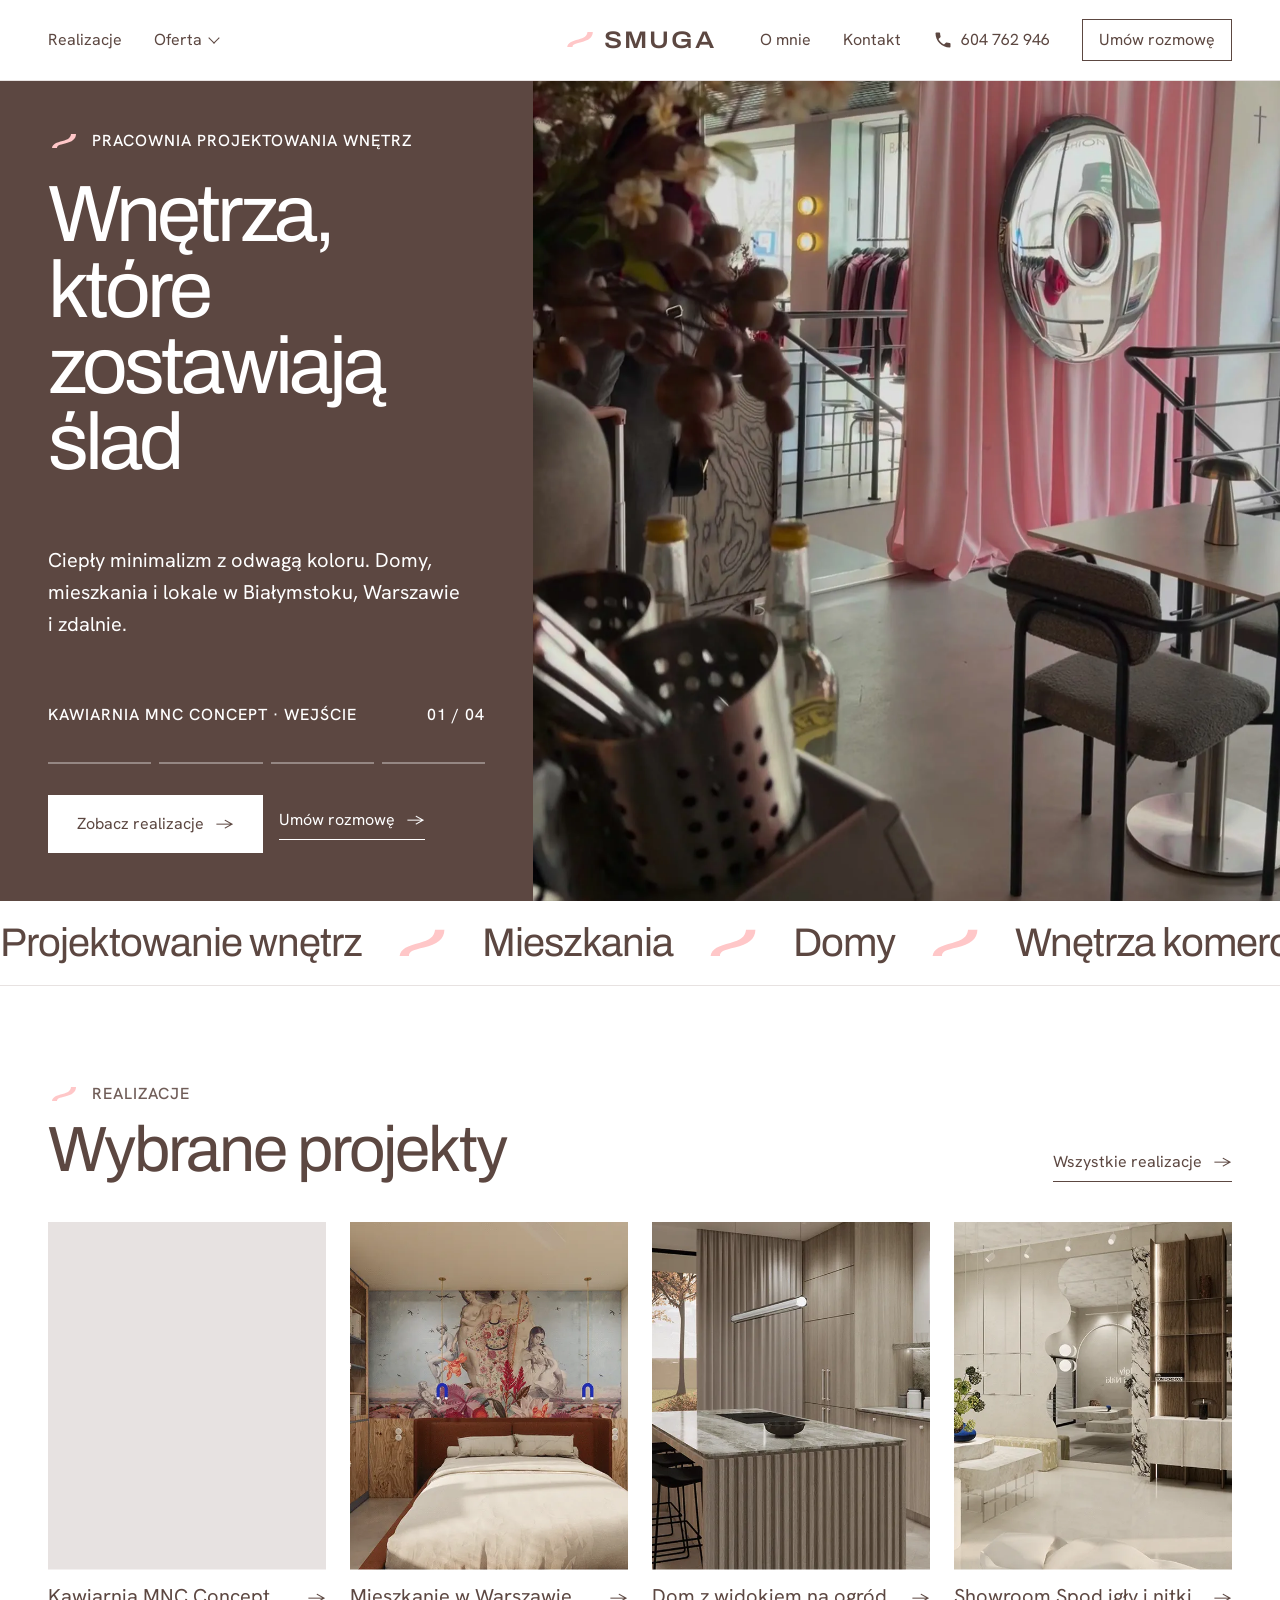
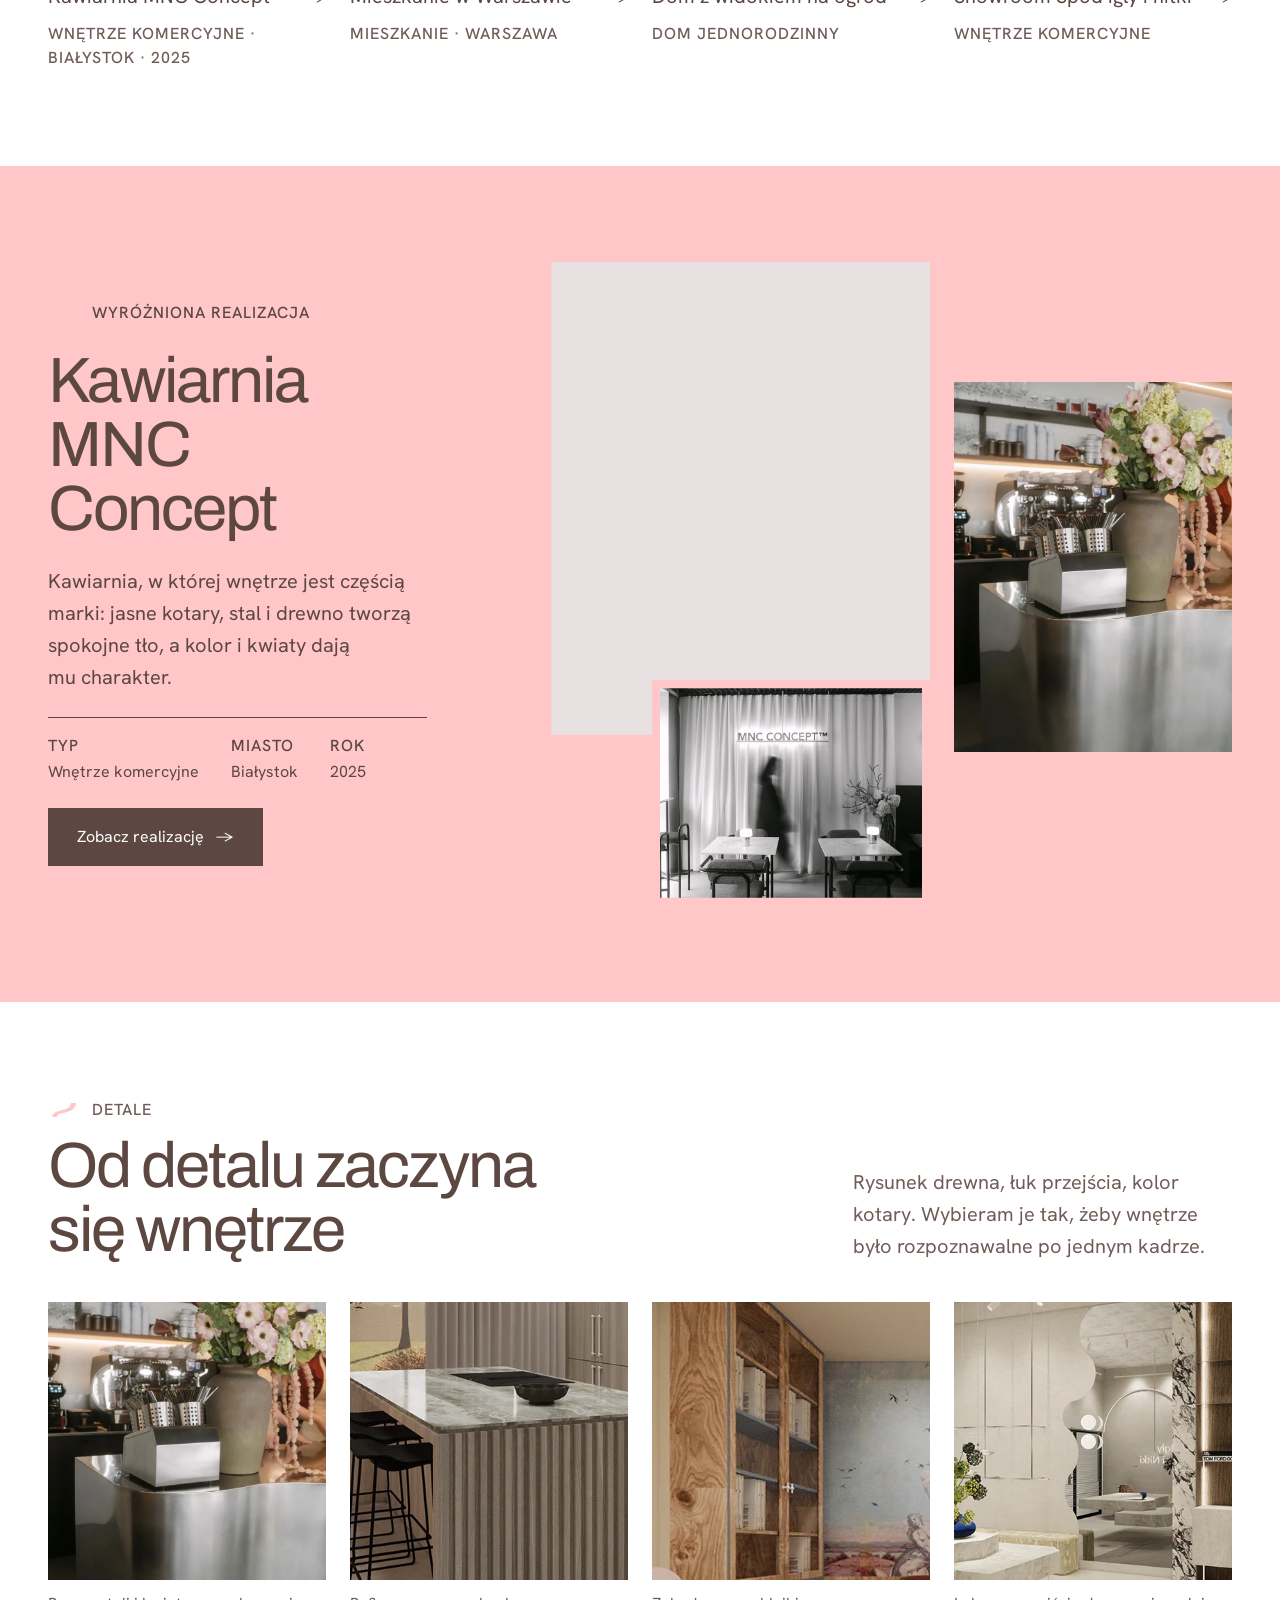
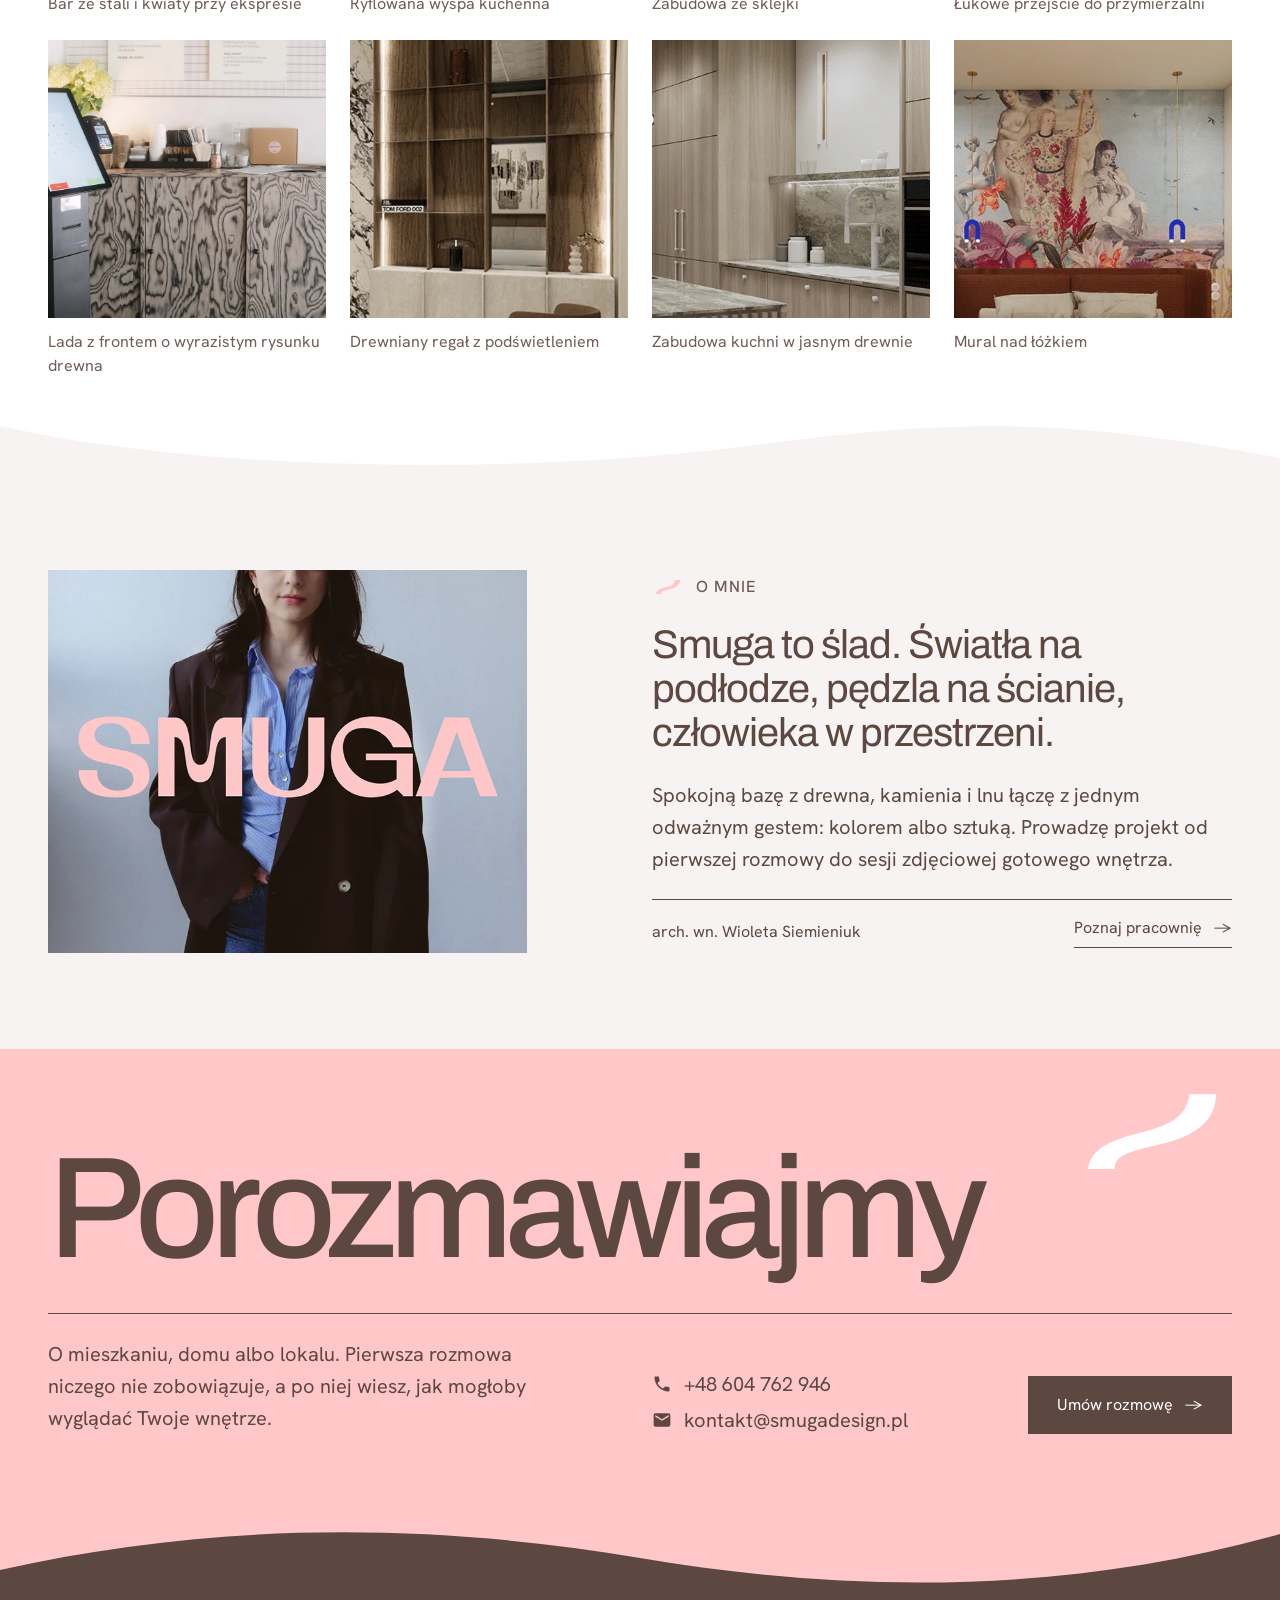
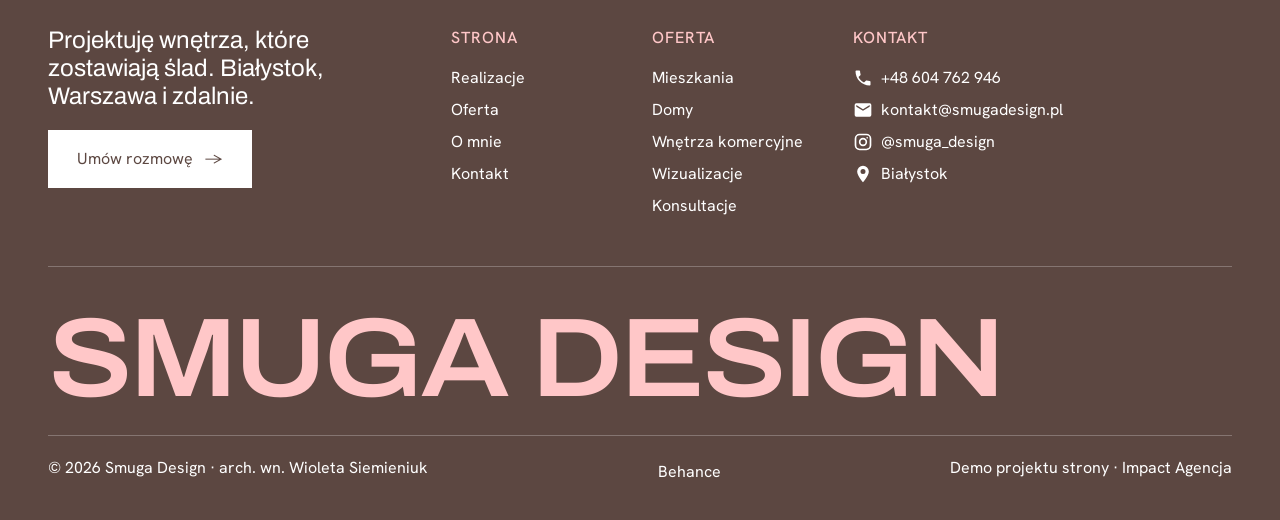
==== commit 2e0a74e2: "Audyt WCAG: tekst min. 16 px, cele dotyku min. 24 px, nagłówki, szuflada pełnoekranowa z krzyżykiem " ====
--- a/index.html
+++ b/index.html
@@ -15,7 +15,7 @@
 <link rel="preconnect" href="https://fonts.googleapis.com">
 <link rel="preconnect" href="https://fonts.gstatic.com" crossorigin>
 <link href="https://fonts.googleapis.com/css2?family=Archivo:wdth,wght@100..112,400..600&family=Hanken+Grotesk:wght@400;500&display=swap" rel="stylesheet">
-<link rel="stylesheet" href="assets/style.css?v=5">
+<link rel="stylesheet" href="assets/style.css?v=7">
 </head>
 <body>
 <div class="loader" aria-hidden="true"><svg class="mk" viewBox="0 0 120 64"><path d="M22 58C24 46 36 40 58 35C80 30 96 22 98 6"/></svg><div class="word"><span style="animation-delay:500ms">S</span><span style="animation-delay:550ms">M</span><span style="animation-delay:600ms">U</span><span style="animation-delay:650ms">G</span><span style="animation-delay:700ms">A</span><span style="animation-delay:750ms">&nbsp;</span><span style="animation-delay:800ms">D</span><span style="animation-delay:850ms">E</span><span style="animation-delay:900ms">S</span><span style="animation-delay:950ms">I</span><span style="animation-delay:1000ms">G</span><span style="animation-delay:1050ms">N</span></div><div class="meta"><span>Projektowanie wnętrz</span><b>000</b></div></div>
@@ -33,7 +33,7 @@
       <a class="tel" href="tel:+48604762946" aria-label="Zadzwoń +48 604 762 946"><svg class="ico" viewBox="0 0 24 24" aria-hidden="true"><path d="M6.6 10.8c1.4 2.8 3.8 5.1 6.6 6.6l2.2-2.2c.3-.3.7-.4 1-.2 1.1.4 2.3.6 3.6.6.6 0 1 .4 1 1V20c0 .6-.4 1-1 1C10.6 21 3 13.4 3 4c0-.6.4-1 1-1h3.5c.6 0 1 .4 1 1 0 1.3.2 2.5.6 3.6.1.3 0 .7-.2 1z"/></svg><span>604 762 946</span></a>
       <a class="cta-s" href="kontakt.html" data-modal>Umów rozmowę</a>
     </nav>
-    <button class="burger" type="button" aria-expanded="false" aria-controls="drawer"><span>Menu</span><i aria-hidden="true"></i></button>
+    <button class="burger" type="button" aria-expanded="false" aria-controls="drawer"><span>Menu</span><i aria-hidden="true"></i><b class="x" aria-hidden="true"></b></button>
   </div>
   <div class="mm" id="mm">
     <div class="wrap">
@@ -43,7 +43,7 @@
     </div>
   </div>
 </header>
-<div class="drawer" id="drawer"><a href="realizacje.html">Realizacje</a><a href="oferta.html">Oferta</a><div class="sub"><a href="oferta.html#mieszkania">Mieszkania</a><a href="oferta.html#domy">Domy</a><a href="oferta.html#komercyjne">Wnętrza komercyjne</a><a href="oferta.html#wizualizacje">Wizualizacje</a><a href="oferta.html#konsultacje">Konsultacje</a></div><a href="o-mnie.html">O mnie</a><a href="kontakt.html">Kontakt</a><div class="small"><a href="mailto:kontakt@smugadesign.pl">kontakt@smugadesign.pl</a><a href="tel:+48604762946">+48 604 762 946</a></div></div>
+<div class="drawer" id="drawer" role="dialog" aria-modal="true" aria-label="Menu"><div class="d-top"><a class="logo" href="index.html"><svg class="streak" viewBox="0 0 120 64" aria-hidden="true"><path d="M12 60C14 44 30 38 54 32C76 26 86 20 88 4H108C108 24 92 36 64 42C42 47 32 50 32 60Z"/></svg>SMUGA</a><button class="d-close" type="button" aria-label="Zamknij menu"><span></span></button></div><a href="realizacje.html">Realizacje</a><a href="oferta.html">Oferta</a><div class="sub"><a href="oferta.html#mieszkania">Mieszkania</a><a href="oferta.html#domy">Domy</a><a href="oferta.html#komercyjne">Wnętrza komercyjne</a><a href="oferta.html#wizualizacje">Wizualizacje</a><a href="oferta.html#konsultacje">Konsultacje</a></div><a href="o-mnie.html">O mnie</a><a href="kontakt.html">Kontakt</a><div class="d-cta"><a class="btn" href="kontakt.html" data-modal>Umów rozmowę</a></div><svg class="wave" viewBox="0 0 1440 48" preserveAspectRatio="none" aria-hidden="true"><path d="M0 44C360 44 480 4 720 24S1080 44 1440 4"/></svg><div class="small"><a href="tel:+48604762946"><svg class="ico" viewBox="0 0 24 24" aria-hidden="true"><path d="M6.6 10.8c1.4 2.8 3.8 5.1 6.6 6.6l2.2-2.2c.3-.3.7-.4 1-.2 1.1.4 2.3.6 3.6.6.6 0 1 .4 1 1V20c0 .6-.4 1-1 1C10.6 21 3 13.4 3 4c0-.6.4-1 1-1h3.5c.6 0 1 .4 1 1 0 1.3.2 2.5.6 3.6.1.3 0 .7-.2 1z"/></svg>+48 604 762 946</a><a href="mailto:kontakt@smugadesign.pl"><svg class="ico" viewBox="0 0 24 24" aria-hidden="true"><path d="M20 4H4a2 2 0 0 0-2 2v12a2 2 0 0 0 2 2h16a2 2 0 0 0 2-2V6a2 2 0 0 0-2-2zm0 4-8 5-8-5V6l8 5 8-5z"/></svg>kontakt@smugadesign.pl</a></div></div>
 <main id="main">
 <section class="hero" aria-labelledby="hero-h" style="--n:4">
   <div class="hero-txt">
@@ -127,9 +127,9 @@
     <div class="r">
       <p class="lead">Zostaw kontakt, oddzwonię i umówimy pierwszą rozmowę.</p>
       <form class="form" novalidate>
-        <label>Imię<input name="imie" autocomplete="given-name" required></label>
-        <label>Telefon<input type="tel" name="tel" autocomplete="tel" required></label>
-        <fieldset class="full"><legend>Rodzaj wnętrza</legend><div class="pills"><label><input type="radio" name="typ" value="Mieszkanie" required><span>Mieszkanie</span></label><label><input type="radio" name="typ" value="Dom"><span>Dom</span></label><label><input type="radio" name="typ" value="Lokal"><span>Lokal</span></label></div></fieldset>
+        <label><span>Imię <span class="req" aria-hidden="true">*</span></span><input name="imie" autocomplete="given-name" required></label>
+        <label><span>Telefon <span class="req" aria-hidden="true">*</span></span><input type="tel" name="tel" autocomplete="tel" required></label>
+        <fieldset class="full"><legend><span>Rodzaj wnętrza <span class="req" aria-hidden="true">*</span></span></legend><div class="pills"><label><input type="radio" name="typ" value="Mieszkanie" required><span>Mieszkanie</span></label><label><input type="radio" name="typ" value="Dom"><span>Dom</span></label><label><input type="radio" name="typ" value="Lokal"><span>Lokal</span></label></div></fieldset>
         <label class="full">Krótko o wnętrzu<textarea name="wiadomosc" placeholder="np. mieszkanie 60 m², chcę zmienić kuchnię i salon"></textarea></label>
         <label class="consent full"><input type="checkbox" required> Zgadzam się na kontakt w sprawie zapytania.</label>
         <div class="send full"><button class="btn" type="submit">Wyślij</button></div>
@@ -138,6 +138,6 @@
     </div>
   </div>
 </dialog>
-<script src="assets/app.js?v=5" defer></script>
+<script src="assets/app.js?v=7" defer></script>
 </body>
 </html>
--- a/assets/style.css
+++ b/assets/style.css
@@ -38,8 +38,8 @@
 .d-m { font-family: var(--display); font-weight: 400; font-size: 40px; line-height: 44px; letter-spacing: -1px; }
 .d-s { font-family: var(--display); font-weight: 400; font-size: 24px; line-height: 28px; letter-spacing: 0; }
 .lead { font-size: 20px; line-height: 32px; }
-.small { font-size: 14px; line-height: 20px; }
-.lbl { font-size: 12px; line-height: 16px; letter-spacing: 2px; text-transform: uppercase; font-weight: 500; }
+.small { font-size: 16px; line-height: 24px; }
+.lbl { font-size: 16px; line-height: 24px; letter-spacing: 1px; text-transform: uppercase; font-weight: 500; }
 .muted { color: var(--ink-2); }
 .lnk { display: inline-flex; gap: 12px; align-items: center; text-decoration: none; padding-bottom: 4px; border-bottom: 1px solid currentColor; white-space: nowrap; }
 .lnk::after { content: "\2192"; transition: transform var(--fast) ease-out; }
@@ -70,7 +70,7 @@
 .mm .wrap { display: grid; grid-template-columns: repeat(12, minmax(0, 1fr)); gap: 24px; padding-top: 40px; padding-bottom: 40px; }
 .mm-intro { grid-column: 1 / 4; display: flex; flex-direction: column; justify-content: space-between; gap: 24px; }
 .mm-list { grid-column: 4 / 9; border-top: 1px solid var(--ink); }
-.mm-list a { display: grid; grid-template-columns: 40px minmax(0, 1fr) 24px; gap: 16px; align-items: baseline; padding: 14px 0; border-bottom: 1px solid var(--line); text-decoration: none; }
+.mm-list a { display: grid; grid-template-columns: 40px minmax(0, 1fr) 24px; gap: 16px; align-items: baseline; padding: 12px 0; border-bottom: 1px solid var(--line); text-decoration: none; }
 .mm-list a .d-s { transition: transform 300ms ease-out; }
 .mm-list a .ar { opacity: 0; transition: opacity var(--fast) ease-out; }
 .mm-list a:hover .d-s, .mm-list a:focus-visible .d-s, .mm-list a.on .d-s { transform: translateX(8px); }
@@ -99,7 +99,7 @@
 .hero-cap .now { display: flex; justify-content: space-between; align-items: baseline; gap: 16px; min-height: 28px; }
 .hero-cap .now span { transition: opacity 400ms ease-out; }
 .prog { display: grid; grid-template-columns: repeat(var(--n), minmax(0, 1fr)); gap: 8px; }
-.prog button { all: unset; cursor: pointer; height: 16px; display: flex; align-items: center; }
+.prog button { all: unset; cursor: pointer; height: 32px; display: flex; align-items: center; }
 .prog button i { display: block; width: 100%; height: 2px; background: #FFFFFF59; position: relative; overflow: hidden; }
 .prog button i::after { content: ""; position: absolute; inset: 0; background: var(--white); transform: scaleX(0); transform-origin: left; }
 .prog button.done i::after { transform: scaleX(1); }
@@ -163,7 +163,7 @@
 .ph-head .g12 { align-items: end; }
 .ph-head h1 { grid-column: 1 / 8; }
 .ph-head p { grid-column: 9 / -1; }
-.crumbs { display: flex; gap: 8px; flex-wrap: wrap; font-size: 12px; line-height: 16px; letter-spacing: 2px; text-transform: uppercase; font-weight: 500; color: var(--ink-2); }
+.crumbs { display: flex; gap: 8px; flex-wrap: wrap; font-size: 16px; line-height: 24px; letter-spacing: 1px; text-transform: uppercase; font-weight: 500; color: var(--ink-2); }
 .crumbs a { text-decoration: none; }
 .crumbs a:hover { text-decoration: underline; }
 
@@ -180,7 +180,7 @@
 .p-body { padding: 80px 0 96px; }
 .p-side { grid-column: 1 / 5; align-self: start; position: sticky; top: 112px; display: grid; gap: 24px; }
 .p-side .blocks { display: grid; gap: 20px; border-top: 1px solid var(--ink); padding-top: 20px; }
-.p-side .blocks h2 { font-size: 12px; line-height: 16px; letter-spacing: 2px; text-transform: uppercase; font-weight: 500; color: var(--ink-2); margin-bottom: 4px; }
+.p-side .blocks h2 { font-size: 16px; line-height: 24px; letter-spacing: 1px; text-transform: uppercase; font-weight: 500; color: var(--ink-2); margin-bottom: 4px; }
 .p-gal { grid-column: 6 / -1; display: grid; grid-template-columns: repeat(2, minmax(0, 1fr)); gap: 24px; align-items: start; }
 .p-gal figure.full { grid-column: 1 / -1; }
 .p-gal figure.off { margin-top: 80px; }
@@ -188,7 +188,7 @@
 .p-gal.three figure:nth-child(2) { margin-top: 64px; }
 .p-gal button { all: unset; display: block; width: 100%; cursor: zoom-in; }
 .p-gal button:focus-visible { outline: 2px solid var(--ink); outline-offset: 4px; }
-.p-gal figcaption { margin-top: 8px; font-size: 12px; line-height: 16px; color: var(--ink-2); }
+.p-gal figcaption { margin-top: 8px; font-size: 16px; line-height: 24px; color: var(--ink-2); }
 .p-gal blockquote { grid-column: 1 / -1; padding: 48px 0; border-top: 1px solid var(--line); border-bottom: 1px solid var(--line); }
 .more-w { padding: 80px 0 96px; border-top: 1px solid var(--line); }
 
@@ -251,8 +251,8 @@
 
 /* szerokie laptopy */
 @media (max-width: 1360px) {
-  .d-xxl { font-size: 144px; line-height: 128px; letter-spacing: -6px; }
-  .d-xl { font-size: 80px; line-height: 76px; letter-spacing: -3px; }
+  .d-xxl { font-size: 144px; line-height: 128px; letter-spacing: -8px; }
+  .d-xl { font-size: 80px; line-height: 76px; letter-spacing: -4px; }
 }
 /* tablet */
 @media (max-width: 1080px) {
@@ -287,14 +287,14 @@
   .drawer.is-open { transform: none; visibility: visible; }
   .drawer > a { font-family: var(--display); font-size: 40px; line-height: 48px; letter-spacing: -1px; text-decoration: none; padding: 12px 0; border-bottom: 1px solid var(--line); }
   .drawer .sub { display: grid; gap: 4px; padding: 8px 0 16px 16px; border-bottom: 1px solid var(--line); }
-  .drawer .sub a { text-decoration: none; font-size: 18px; line-height: 32px; }
+  .drawer .sub a { text-decoration: none; font-size: 20px; line-height: 32px; }
   .drawer .small { margin-top: auto; padding-top: 24px; display: grid; gap: 4px; }
   .drawer .small a { text-decoration: none; }
   .d-xxl { font-size: 48px; line-height: 48px; letter-spacing: -2px; }
   .d-xl { font-size: 48px; line-height: 48px; letter-spacing: -2px; }
   .d-l { font-size: 36px; line-height: 40px; letter-spacing: -1px; }
   .d-m { font-size: 28px; line-height: 32px; letter-spacing: -1px; }
-  .lead { font-size: 18px; line-height: 28px; }
+  .lead { font-size: 20px; line-height: 28px; }
   .sec, .proc, .faq-w { padding: 64px 0; }
   .hero { grid-template-columns: minmax(0, 1fr); height: auto; max-height: none; min-height: 0; }
   .hero-img { order: -1; aspect-ratio: 4 / 5; }
@@ -349,7 +349,7 @@
 .loader .mk path { fill: none; stroke: var(--pink); stroke-width: 22; stroke-linecap: round; stroke-dasharray: 200; stroke-dashoffset: 200; animation: draw 1100ms ease-in-out 100ms forwards; }
 .loader .word { display: flex; font-family: var(--display); font-stretch: 112%; font-weight: 600; font-size: 48px; line-height: 56px; letter-spacing: 8px; overflow: hidden; }
 .loader .word span { display: inline-block; transform: translateY(110%); animation: up 700ms ease-out forwards; }
-.loader .meta { display: flex; justify-content: space-between; width: 280px; font-size: 12px; line-height: 16px; letter-spacing: 2px; text-transform: uppercase; }
+.loader .meta { display: flex; justify-content: space-between; width: 280px; font-size: 16px; line-height: 24px; letter-spacing: 1px; text-transform: uppercase; }
 .loader .meta b { font-weight: 500; font-variant-numeric: tabular-nums; }
 .loader.out { transform: translateY(calc(-100% - 96px)); transition: transform 1000ms ease-in-out; }
 .loader.out > * { opacity: 0; transition: opacity 300ms ease-out; }
@@ -367,7 +367,7 @@
 /* detale: równa siatka */
 .det { display: grid; grid-template-columns: repeat(4, minmax(0, 1fr)); gap: 24px; }
 .det a { text-decoration: none; display: grid; gap: 12px; align-content: start; }
-.det span { font-size: 14px; line-height: 20px; color: var(--ink-2); }
+.det span { font-size: 16px; line-height: 24px; color: var(--ink-2); }
 .det-h { display: grid; grid-template-columns: repeat(12, minmax(0, 1fr)); gap: 24px; align-items: end; margin-bottom: 40px; }
 .det-h > div { grid-column: 1 / 8; display: grid; gap: 12px; }
 .det-h p { grid-column: 9 / -1; }
@@ -400,7 +400,7 @@
 .ftr .col .lbl { color: var(--pink); margin-bottom: 8px; }
 .ftr .col a { display: inline-flex; gap: 8px; align-items: center; }
 .ftr .mark { font-family: var(--display); font-stretch: 112%; font-weight: 600; font-size: 144px; line-height: 128px; letter-spacing: -4px; white-space: nowrap; color: var(--pink); margin: 40px 0 24px; display: flex; align-items: center; gap: 24px; }
-.ftr .bottom { display: flex; justify-content: space-between; gap: 16px; flex-wrap: wrap; padding-top: 20px; border-top: 1px solid #FFFFFF40; font-size: 12px; line-height: 16px; letter-spacing: 1px; }
+.ftr .bottom { display: flex; justify-content: space-between; gap: 16px; flex-wrap: wrap; padding-top: 20px; border-top: 1px solid #FFFFFF40; font-size: 16px; line-height: 24px; letter-spacing: 0; }
 
 /* strona kontakt */
 .kt { display: grid; grid-template-columns: 5fr 7fr; min-height: calc(100svh - var(--hdr)); }
@@ -424,7 +424,7 @@
 /* formularz v2: pigułki, własne pole plików */
 .form { display: grid; grid-template-columns: repeat(2, minmax(0, 1fr)); gap: 32px 24px; margin-top: 40px; }
 .form .full { grid-column: 1 / -1; }
-.form label, .form legend { display: grid; gap: 8px; font-size: 12px; line-height: 16px; letter-spacing: 2px; text-transform: uppercase; font-weight: 500; color: var(--ink-2); }
+.form label, .form legend { display: grid; gap: 8px; font-size: 16px; line-height: 24px; letter-spacing: 1px; text-transform: uppercase; font-weight: 500; color: var(--ink-2); }
 .form fieldset { border: 0; margin: 0; padding: 0; min-width: 0; }
 .form legend { margin-bottom: 12px; padding: 0; }
 .form input[type="text"], .form input[type="email"], .form input[type="tel"], .form input:not([type]), .form textarea { font: inherit; font-size: 20px; line-height: 28px; color: var(--ink); background: transparent; border: 0; border-bottom: 1px solid var(--ink); border-radius: 0; padding: 8px 0; letter-spacing: 0; text-transform: none; width: 100%; }
@@ -443,13 +443,13 @@
 .drop input { position: absolute; opacity: 0; width: 1px; height: 1px; }
 .drop .ic { width: 48px; height: 48px; border-radius: 50%; background: var(--pink); color: var(--ink); display: flex; align-items: center; justify-content: center; }
 .drop b { display: block; font-size: 16px; line-height: 24px; font-weight: 500; color: var(--ink); }
-.drop small { font-size: 14px; line-height: 20px; color: var(--ink-2); }
-.drop .pick { font-size: 14px; line-height: 20px; color: var(--ink); border-bottom: 1px solid var(--ink); }
+.drop small { font-size: 16px; line-height: 24px; color: var(--ink-2); }
+.drop .pick { font-size: 16px; line-height: 24px; color: var(--ink); border-bottom: 1px solid var(--ink); }
 .files { display: flex; flex-wrap: wrap; gap: 8px; margin-top: 12px; letter-spacing: 0; text-transform: none; }
-.files li { font-size: 14px; line-height: 20px; color: var(--ink); background: var(--pink); padding: 4px 12px; border-radius: 40px; }
-.form .consent { display: flex; gap: 12px; align-items: flex-start; text-transform: none; letter-spacing: 0; font-size: 14px; line-height: 20px; font-weight: 400; cursor: pointer; }
-.form .consent input { appearance: none; width: 20px; height: 20px; margin: 0; flex: none; border: 1px solid var(--ink); background: var(--white); display: grid; place-content: center; cursor: pointer; }
-.form .consent input::before { content: ""; width: 10px; height: 6px; border-left: 2px solid var(--white); border-bottom: 2px solid var(--white); transform: rotate(-45deg) translate(1px, -1px); }
+.files li { font-size: 16px; line-height: 24px; color: var(--ink); background: var(--pink); padding: 4px 12px; border-radius: 40px; }
+.form .consent { display: flex; gap: 12px; align-items: flex-start; text-transform: none; letter-spacing: 0; font-size: 16px; line-height: 24px; font-weight: 400; cursor: pointer; }
+.form .consent input { appearance: none; width: 24px; height: 24px; margin: 0; flex: none; border: 1px solid var(--ink); background: var(--white); display: grid; place-content: center; cursor: pointer; }
+.form .consent input::before { content: ""; width: 12px; height: 8px; border-left: 2px solid var(--white); border-bottom: 2px solid var(--white); transform: rotate(-45deg) translate(1px, -1px); }
 .form .consent input:checked { background: var(--ink); }
 .form .send { display: flex; gap: 24px; align-items: center; flex-wrap: wrap; }
 .form-ok { grid-column: 1 / -1; background: var(--pink); padding: 20px 24px; display: flex; gap: 16px; align-items: center; }
@@ -532,3 +532,40 @@
 .kt-side > .streak { top: 48px; right: -56px; bottom: auto; width: 240px; }
 .dlg .l .streak { top: 24px; right: -40px; bottom: auto; width: 160px; }
 @media (max-width: 860px) { .kt-side > .streak { display: none; } }
+
+/* audyt WCAG 03.11: cele dotyku, krzyżyk szuflady, smugi bez nachodzenia na tekst */
+.crumbs a, .ftr .bottom a { display: inline-block; padding: 4px 0; }
+.nav .tel { min-width: 24px; min-height: 24px; }
+.hero-txt > .streak { width: 160px; right: -40px; top: -8px; bottom: auto; }
+.hero-txt > div, .hero-txt .lead, .hero-cap { position: relative; z-index: 1; }
+.dlg .l .streak { position: static; width: 96px; margin-top: auto; }
+.form .req { color: var(--ink); }
+.form :user-invalid { border-bottom-color: #9B2C2C; box-shadow: 0 1px 0 #9B2C2C; }
+.form .consent:has(:user-invalid) { color: #9B2C2C; }
+.burger { min-height: 44px; }
+.burger .x { display: none; position: relative; width: 24px; height: 24px; }
+.burger .x::before, .burger .x::after { content: ""; position: absolute; left: 0; top: calc(50% - 1px); width: 24px; height: 2px; background: currentColor; transform: rotate(45deg); }
+.burger .x::after { transform: rotate(-45deg); }
+.burger[aria-expanded="true"] i { display: none; }
+.burger[aria-expanded="true"] .x { display: block; }
+@media (max-width: 860px) {
+  .drawer { inset: 0; z-index: 70; padding: 0 var(--gut) 32px; background: var(--white); opacity: 0; transform: translateY(-16px); transition: opacity 280ms ease-out, transform 280ms ease-out, visibility 280ms; }
+  .drawer.is-open { opacity: 1; transform: none; }
+  .drawer .d-top { display: flex; justify-content: space-between; align-items: center; height: var(--hdr); border-bottom: 1px solid var(--line); margin-bottom: 8px; flex: none; }
+  .drawer .d-top .logo { order: 0; }
+  .drawer .d-close { background: none; border: 1px solid var(--ink); width: 44px; height: 44px; display: flex; align-items: center; justify-content: center; cursor: pointer; padding: 0; }
+  .drawer .d-close span { position: relative; width: 20px; height: 20px; }
+  .drawer .d-close span::before, .drawer .d-close span::after { content: ""; position: absolute; left: 0; top: calc(50% - 1px); width: 20px; height: 2px; background: var(--ink); transform: rotate(45deg); }
+  .drawer .d-close span::after { transform: rotate(-45deg); }
+  .drawer .d-cta { margin-top: 24px; display: grid; gap: 12px; }
+  .drawer .d-cta .btn { justify-content: center; }
+  .drawer .small { gap: 8px; }
+  .drawer .small a { display: inline-flex; gap: 8px; align-items: center; font-size: 20px; line-height: 28px; }
+  .drawer .wave { margin: 24px 0 0; height: 32px; }
+}
+.hero-cap .now .num { white-space: nowrap; }
+.kt-side > .streak { top: 24px; right: -40px; width: 160px; }
+@media (max-width: 1360px) { .hero-txt > .streak { display: none; } }
+.svc > .mask { grid-column: 10 / -1; }
+@media (max-width: 1080px) { .svc > .mask { grid-column: 8 / -1; } }
+@media (max-width: 860px) { .svc > .mask { grid-column: 1 / -1; max-width: 360px; } }
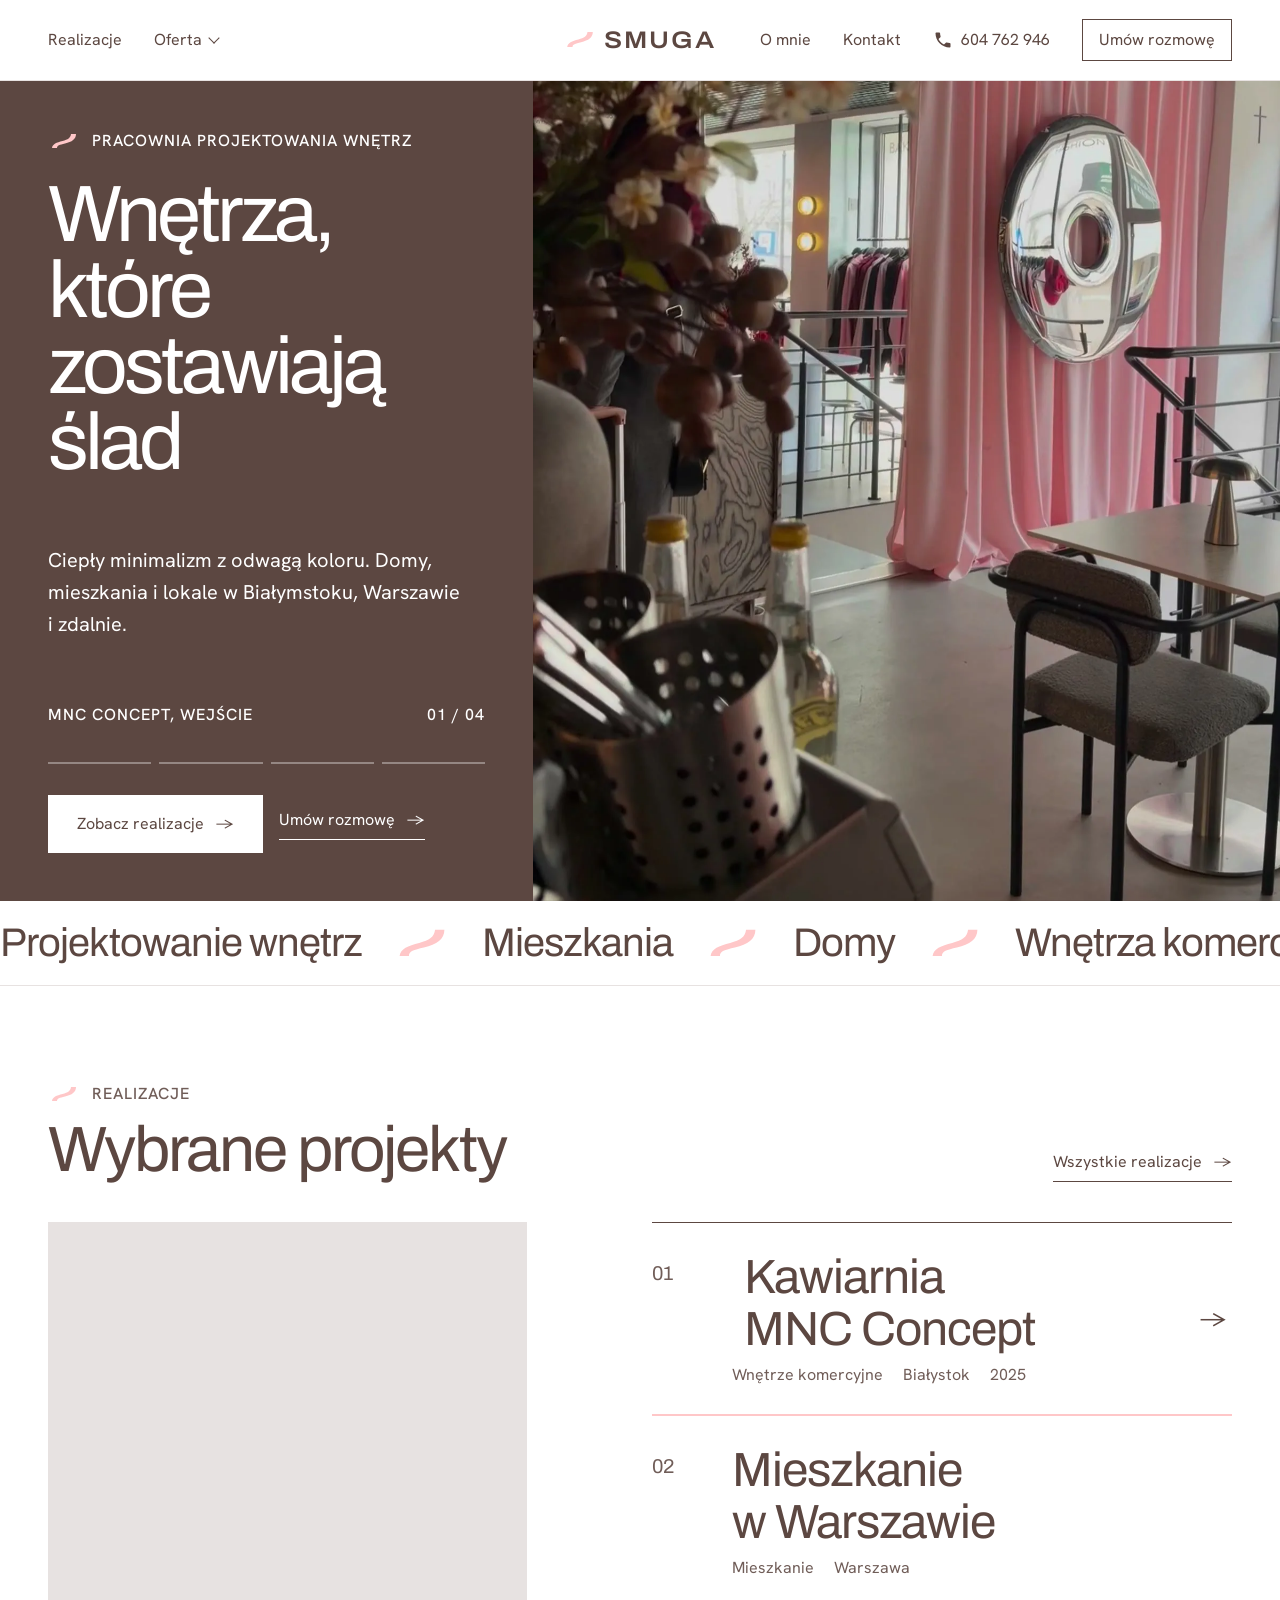
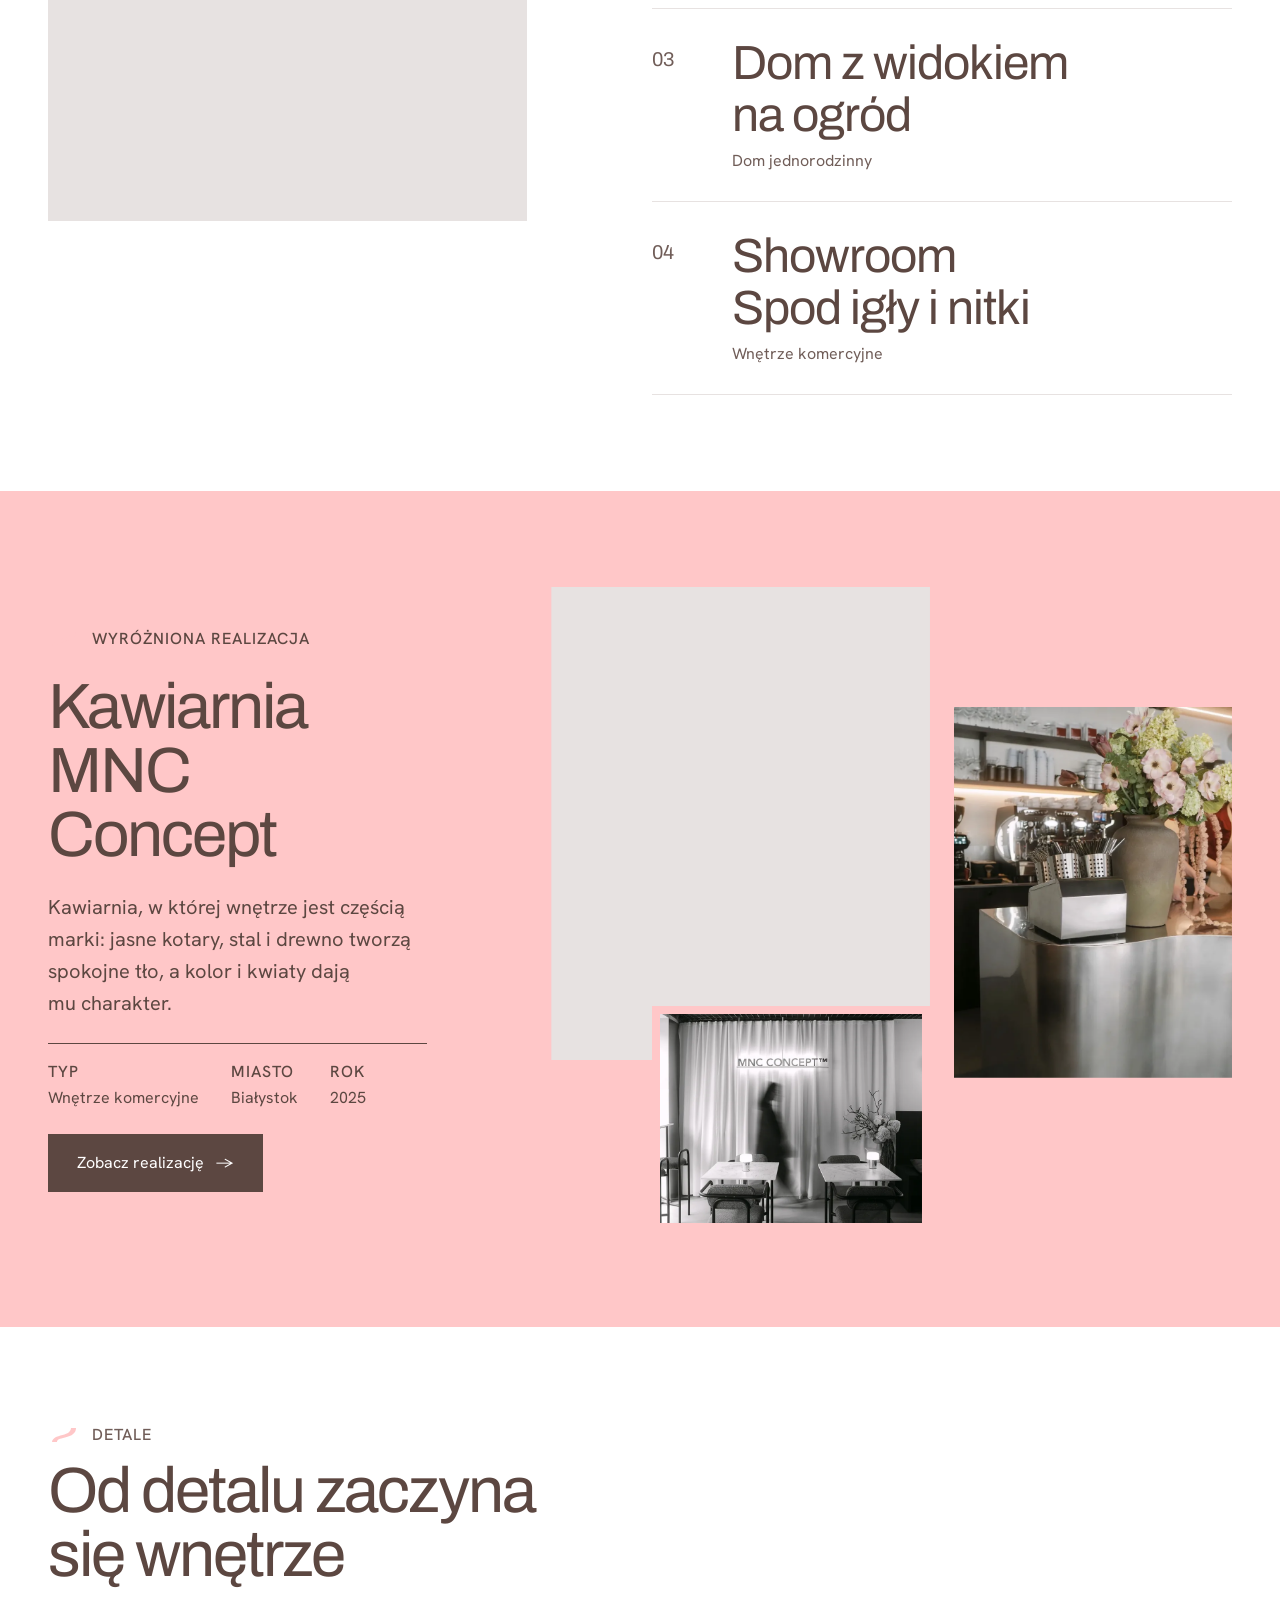
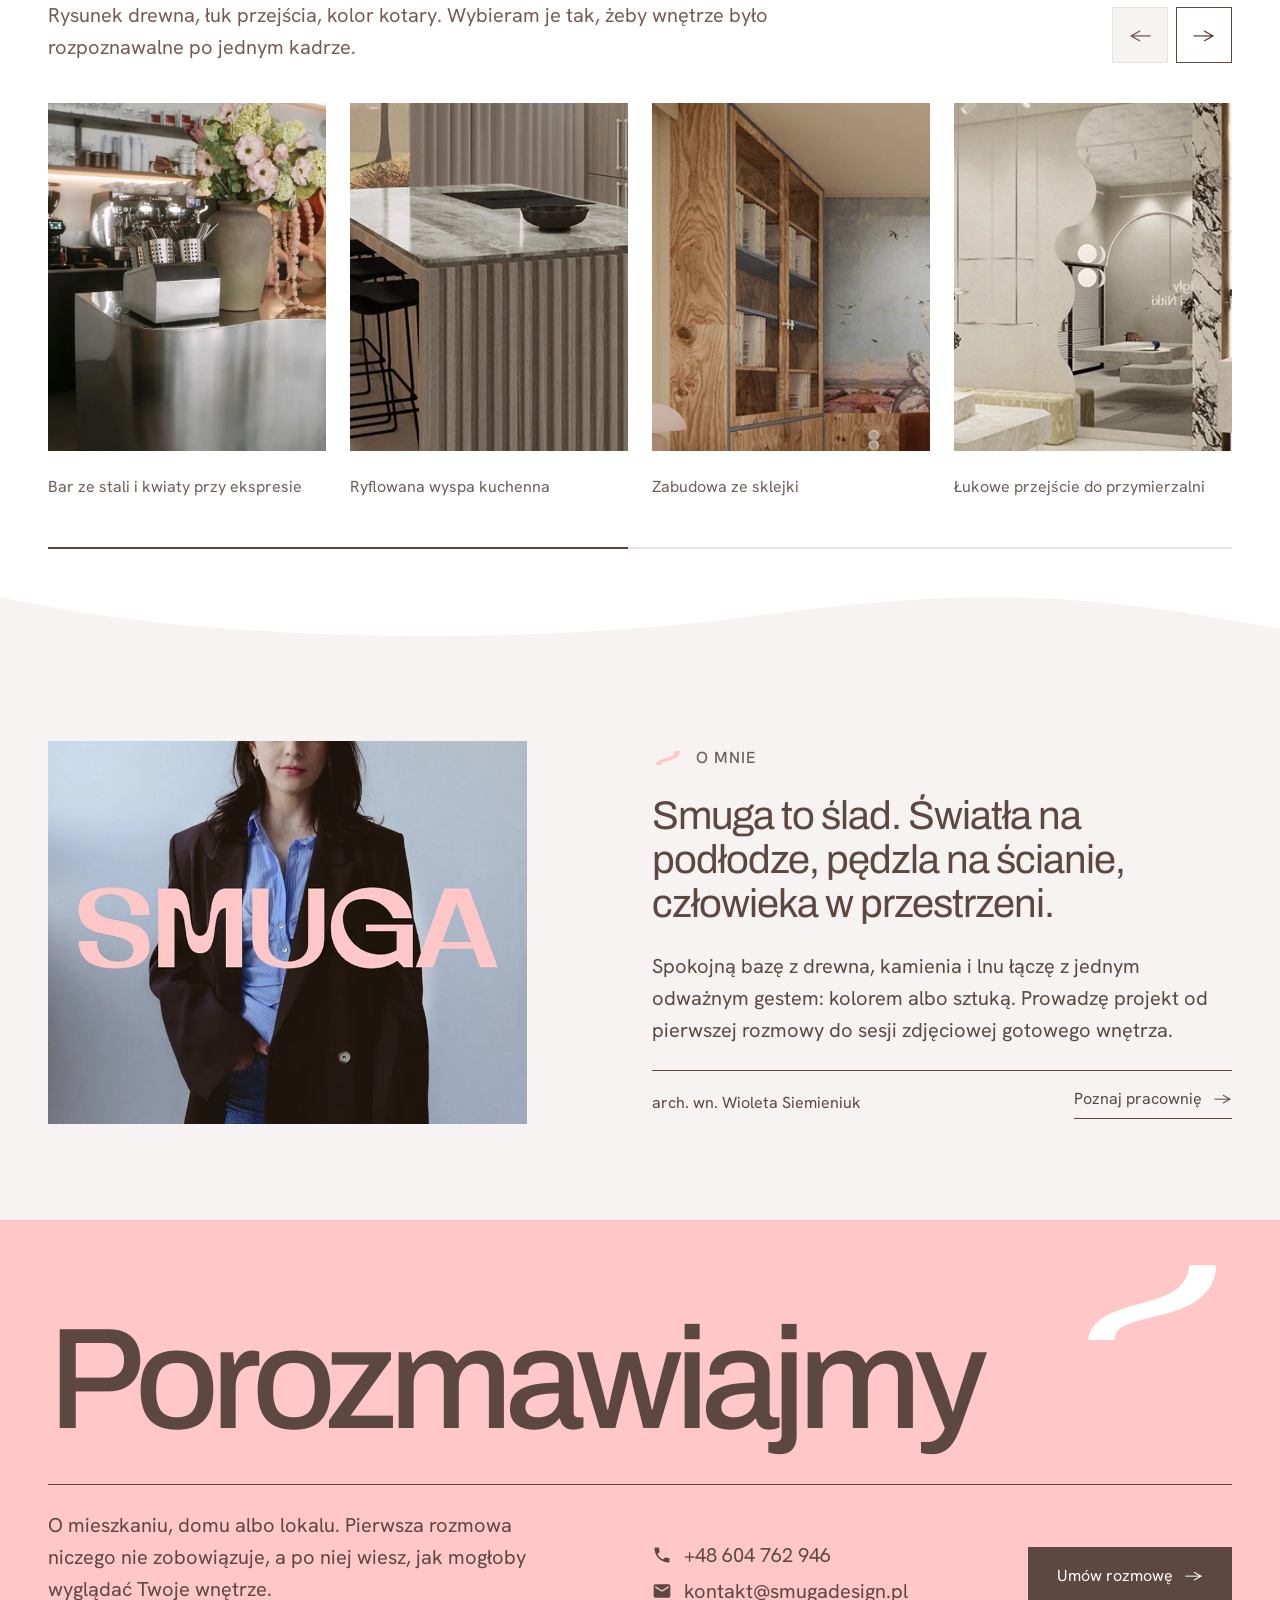
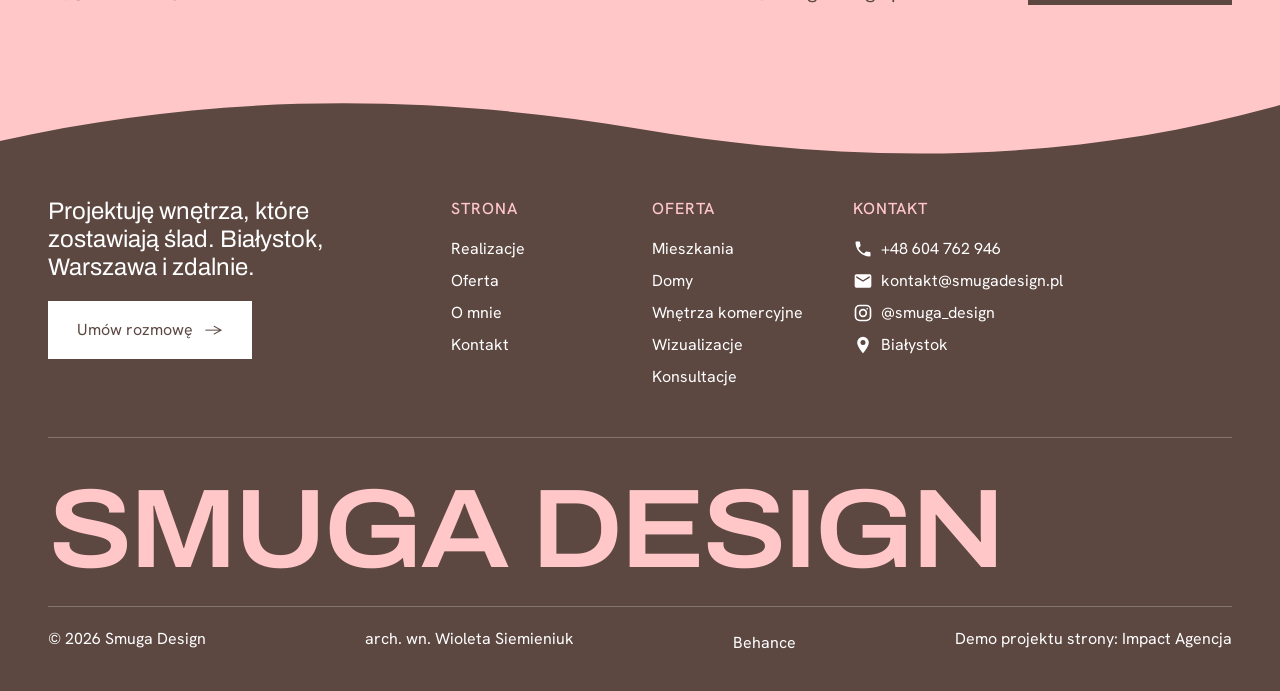
==== commit d68e7b39: "Bez kropek w opisach; różne układy: indeks realizacji z podglądem, karuzela detali, naprzemienne wie" ====
--- a/index.html
+++ b/index.html
@@ -3,10 +3,10 @@
 <head>
 <meta charset="utf-8">
 <meta name="viewport" content="width=device-width, initial-scale=1">
-<title>Smuga Design · projektowanie wnętrz Białystok</title>
+<title>Smuga Design | projektowanie wnętrz Białystok</title>
 <meta name="description" content="Pracownia projektowania wnętrz arch. wn. Wiolety Siemieniuk. Domy, mieszkania i wnętrza komercyjne. Białystok, Warszawa.">
 <meta name="robots" content="noindex, nofollow">
-<meta property="og:title" content="Smuga Design · projektowanie wnętrz Białystok">
+<meta property="og:title" content="Smuga Design | projektowanie wnętrz Białystok">
 <meta property="og:description" content="Pracownia projektowania wnętrz arch. wn. Wiolety Siemieniuk. Domy, mieszkania i wnętrza komercyjne. Białystok, Warszawa.">
 <meta property="og:image" content="img/mnc-kotara.webp">
 <meta name="theme-color" content="#FFFFFF">
@@ -15,7 +15,7 @@
 <link rel="preconnect" href="https://fonts.googleapis.com">
 <link rel="preconnect" href="https://fonts.gstatic.com" crossorigin>
 <link href="https://fonts.googleapis.com/css2?family=Archivo:wdth,wght@100..112,400..600&family=Hanken+Grotesk:wght@400;500&display=swap" rel="stylesheet">
-<link rel="stylesheet" href="assets/style.css?v=7">
+<link rel="stylesheet" href="assets/style.css?v=9">
 </head>
 <body>
 <div class="loader" aria-hidden="true"><svg class="mk" viewBox="0 0 120 64"><path d="M22 58C24 46 36 40 58 35C80 30 96 22 98 6"/></svg><div class="word"><span style="animation-delay:500ms">S</span><span style="animation-delay:550ms">M</span><span style="animation-delay:600ms">U</span><span style="animation-delay:650ms">G</span><span style="animation-delay:700ms">A</span><span style="animation-delay:750ms">&nbsp;</span><span style="animation-delay:800ms">D</span><span style="animation-delay:850ms">E</span><span style="animation-delay:900ms">S</span><span style="animation-delay:950ms">I</span><span style="animation-delay:1000ms">G</span><span style="animation-delay:1050ms">N</span></div><div class="meta"><span>Projektowanie wnętrz</span><b>000</b></div></div>
@@ -51,19 +51,19 @@
     <div><p class="lbl w" style="margin-bottom:24px">Pracownia projektowania wnętrz</p><h1 class="d-xl" id="hero-h">Wnętrza, które zostawiają ślad</h1></div>
     <p class="lead">Ciepły minimalizm z odwagą koloru. Domy, mieszkania i lokale w Białymstoku, Warszawie i zdalnie.</p>
     <div class="hero-cap">
-      <div class="now lbl"><span class="name">Kawiarnia MNC Concept · wejście</span><span class="num">01 / 04</span></div>
+      <div class="now lbl"><span class="name">MNC Concept, wejście</span><span class="num">01 / 04</span></div>
       <div class="prog"><button type="button" aria-label="Pokaż zdjęcie 1"><i></i></button><button type="button" aria-label="Pokaż zdjęcie 2"><i></i></button><button type="button" aria-label="Pokaż zdjęcie 3"><i></i></button><button type="button" aria-label="Pokaż zdjęcie 4"><i></i></button></div>
       <div style="display:flex;gap:16px;flex-wrap:wrap;align-items:center"><a class="btn light" href="realizacje.html">Zobacz realizacje</a><a class="lnk" href="kontakt.html" data-modal style="color:var(--white)">Umów rozmowę</a></div>
     </div>
   </div>
-  <div class="hero-img"><div class="sl on" data-cap="Kawiarnia MNC Concept · wejście"><img src="img/mnc-kotara.webp" width="1400" height="1960" alt="Różowa kotara i stoliki przy wejściu, kawiarnia MNC Concept" fetchpriority="high"></div><div class="sl" data-cap="Kawiarnia MNC Concept · sala"><img src="img/mnc-sala.webp" width="1158" height="1500" alt="Sala z ławą wzdłuż ściany i okrągłymi kinkietami, kawiarnia MNC Concept" loading="lazy"></div><div class="sl" data-cap="Kawiarnia MNC Concept · strefa siedzisk"><img src="img/mnc-loza.webp" width="1320" height="1731" alt="Strefa siedzisk przy jasnej kotarze, kawiarnia MNC Concept" loading="lazy"></div><div class="sl" data-cap="Kawiarnia MNC Concept · lada"><img src="img/mnc-lada.webp" width="1149" height="1500" alt="Lada z frontem o wyrazistym rysunku drewna, kawiarnia MNC Concept" loading="lazy"></div><div class="sweep" aria-hidden="true"></div></div>
+  <div class="hero-img"><div class="sl on" data-cap="MNC Concept, wejście"><img src="img/mnc-kotara.webp" width="1400" height="1960" alt="Różowa kotara i stoliki przy wejściu, kawiarnia MNC Concept" fetchpriority="high"></div><div class="sl" data-cap="MNC Concept, sala"><img src="img/mnc-sala.webp" width="1158" height="1500" alt="Sala z ławą wzdłuż ściany i okrągłymi kinkietami, kawiarnia MNC Concept" loading="lazy"></div><div class="sl" data-cap="MNC Concept, strefa siedzisk"><img src="img/mnc-loza.webp" width="1320" height="1731" alt="Strefa siedzisk przy jasnej kotarze, kawiarnia MNC Concept" loading="lazy"></div><div class="sl" data-cap="MNC Concept, lada"><img src="img/mnc-lada.webp" width="1149" height="1500" alt="Lada z frontem o wyrazistym rysunku drewna, kawiarnia MNC Concept" loading="lazy"></div><div class="sweep" aria-hidden="true"></div></div>
 </section>
 
 <div class="marq" aria-hidden="true"><div class="track"><div class="grp"><span>Projektowanie wnętrz</span><svg class="streak" viewBox="0 0 120 64" aria-hidden="true"><path d="M12 60C14 44 30 38 54 32C76 26 86 20 88 4H108C108 24 92 36 64 42C42 47 32 50 32 60Z"/></svg><span>Mieszkania</span><svg class="streak" viewBox="0 0 120 64" aria-hidden="true"><path d="M12 60C14 44 30 38 54 32C76 26 86 20 88 4H108C108 24 92 36 64 42C42 47 32 50 32 60Z"/></svg><span>Domy</span><svg class="streak" viewBox="0 0 120 64" aria-hidden="true"><path d="M12 60C14 44 30 38 54 32C76 26 86 20 88 4H108C108 24 92 36 64 42C42 47 32 50 32 60Z"/></svg><span>Wnętrza komercyjne</span><svg class="streak" viewBox="0 0 120 64" aria-hidden="true"><path d="M12 60C14 44 30 38 54 32C76 26 86 20 88 4H108C108 24 92 36 64 42C42 47 32 50 32 60Z"/></svg><span>Białystok</span><svg class="streak" viewBox="0 0 120 64" aria-hidden="true"><path d="M12 60C14 44 30 38 54 32C76 26 86 20 88 4H108C108 24 92 36 64 42C42 47 32 50 32 60Z"/></svg><span>Warszawa</span><svg class="streak" viewBox="0 0 120 64" aria-hidden="true"><path d="M12 60C14 44 30 38 54 32C76 26 86 20 88 4H108C108 24 92 36 64 42C42 47 32 50 32 60Z"/></svg></div><div class="grp"><span>Projektowanie wnętrz</span><svg class="streak" viewBox="0 0 120 64" aria-hidden="true"><path d="M12 60C14 44 30 38 54 32C76 26 86 20 88 4H108C108 24 92 36 64 42C42 47 32 50 32 60Z"/></svg><span>Mieszkania</span><svg class="streak" viewBox="0 0 120 64" aria-hidden="true"><path d="M12 60C14 44 30 38 54 32C76 26 86 20 88 4H108C108 24 92 36 64 42C42 47 32 50 32 60Z"/></svg><span>Domy</span><svg class="streak" viewBox="0 0 120 64" aria-hidden="true"><path d="M12 60C14 44 30 38 54 32C76 26 86 20 88 4H108C108 24 92 36 64 42C42 47 32 50 32 60Z"/></svg><span>Wnętrza komercyjne</span><svg class="streak" viewBox="0 0 120 64" aria-hidden="true"><path d="M12 60C14 44 30 38 54 32C76 26 86 20 88 4H108C108 24 92 36 64 42C42 47 32 50 32 60Z"/></svg><span>Białystok</span><svg class="streak" viewBox="0 0 120 64" aria-hidden="true"><path d="M12 60C14 44 30 38 54 32C76 26 86 20 88 4H108C108 24 92 36 64 42C42 47 32 50 32 60Z"/></svg><span>Warszawa</span><svg class="streak" viewBox="0 0 120 64" aria-hidden="true"><path d="M12 60C14 44 30 38 54 32C76 26 86 20 88 4H108C108 24 92 36 64 42C42 47 32 50 32 60Z"/></svg></div></div></div>
 
 <section class="sec"><div class="wrap">
   <div class="sec-h"><div><span class="lbl w muted">Realizacje</span><h2 class="d-l rv">Wybrane projekty</h2></div><a class="lnk" href="realizacje.html">Wszystkie realizacje</a></div>
-  <div class="strip stag"><a class="tile mask" href="projekt-mnc-concept.html"><div class="ph r-4-5"><img src="img/mnc-sala-s.webp" srcset="img/mnc-sala-s.webp 800w, img/mnc-sala.webp 1158w" sizes="(max-width: 860px) 50vw, 25vw" width="1158" height="1500" alt="Sala z ławą wzdłuż ściany i okrągłymi kinkietami, kawiarnia MNC Concept" loading="lazy" decoding="async"></div><div class="row"><h3>Kawiarnia MNC Concept</h3><span class="ar" aria-hidden="true">&#8594;</span></div><p class="lbl muted">Wnętrze komercyjne · Białystok · 2025</p></a><a class="tile mask" href="projekt-mieszkanie-warszawa.html"><div class="ph r-4-5"><img src="img/viz-apartament-wwa-s.webp" srcset="img/viz-apartament-wwa-s.webp 800w, img/viz-apartament-wwa.webp 808w" sizes="(max-width: 860px) 50vw, 25vw" width="808" height="632" alt="Sypialnia z muralem i zabudową ze sklejki, mieszkanie w Warszawie" loading="lazy" decoding="async"></div><div class="row"><h3>Mieszkanie w Warszawie</h3><span class="ar" aria-hidden="true">&#8594;</span></div><p class="lbl muted">Mieszkanie · Warszawa</p></a><a class="tile mask" href="projekt-dom-001.html"><div class="ph r-4-5"><img src="img/viz-dom-001-s.webp" srcset="img/viz-dom-001-s.webp 800w, img/viz-dom-001.webp 808w" sizes="(max-width: 860px) 50vw, 25vw" width="808" height="632" alt="Kuchnia z wyspą i ryflowaną zabudową, dom jednorodzinny" loading="lazy" decoding="async"></div><div class="row"><h3>Dom z widokiem na ogród</h3><span class="ar" aria-hidden="true">&#8594;</span></div><p class="lbl muted">Dom jednorodzinny</p></a><a class="tile mask" href="projekt-showroom-spod-igly-i-nitki.html"><div class="ph r-4-5"><img src="img/viz-showroom-s.webp" srcset="img/viz-showroom-s.webp 800w, img/viz-showroom.webp 808w" sizes="(max-width: 860px) 50vw, 25vw" width="808" height="632" alt="Jasny showroom z łukami i drewnianą zabudową, showroom Spod igły i nitki" loading="lazy" decoding="async"></div><div class="row"><h3>Showroom Spod igły i nitki</h3><span class="ar" aria-hidden="true">&#8594;</span></div><p class="lbl muted">Wnętrze komercyjne</p></a></div>
+  <div class="wi"><div class="wi-pre"><figure class="on" aria-hidden="true"><div class="ph "><img src="img/mnc-sala-s.webp" srcset="img/mnc-sala-s.webp 800w, img/mnc-sala.webp 1158w" sizes="(max-width: 1080px) 40vw, 36vw" width="1158" height="1500" alt="Sala z ławą wzdłuż ściany i okrągłymi kinkietami, kawiarnia MNC Concept" loading="lazy" decoding="async"></div></figure><figure class="" aria-hidden="true"><div class="ph "><img src="img/viz-apartament-wwa-s.webp" srcset="img/viz-apartament-wwa-s.webp 800w, img/viz-apartament-wwa.webp 808w" sizes="(max-width: 1080px) 40vw, 36vw" width="808" height="632" alt="Sypialnia z muralem i zabudową ze sklejki, mieszkanie w Warszawie" loading="lazy" decoding="async"></div></figure><figure class="" aria-hidden="true"><div class="ph "><img src="img/viz-dom-001-s.webp" srcset="img/viz-dom-001-s.webp 800w, img/viz-dom-001.webp 808w" sizes="(max-width: 1080px) 40vw, 36vw" width="808" height="632" alt="Kuchnia z wyspą i ryflowaną zabudową, dom jednorodzinny" loading="lazy" decoding="async"></div></figure><figure class="" aria-hidden="true"><div class="ph "><img src="img/viz-showroom-s.webp" srcset="img/viz-showroom-s.webp 800w, img/viz-showroom.webp 808w" sizes="(max-width: 1080px) 40vw, 36vw" width="808" height="632" alt="Jasny showroom z łukami i drewnianą zabudową, showroom Spod igły i nitki" loading="lazy" decoding="async"></div></figure></div><ol class="wi-list stag"><li><a class="wi-row on" href="projekt-mnc-concept.html"><span class="n">01</span><span class="thumb"><div class="ph r-1-1"><img src="img/mnc-sala-s.webp" srcset="img/mnc-sala-s.webp 800w, img/mnc-sala.webp 1158w" sizes="112px" width="1158" height="1500" alt="Sala z ławą wzdłuż ściany i okrągłymi kinkietami, kawiarnia MNC Concept" loading="lazy" decoding="async"></div></span><h3>Kawiarnia MNC Concept</h3><p class="meta-s"><span>Wnętrze komercyjne</span><span>Białystok</span><span>2025</span></p><span class="ar" aria-hidden="true">&#8594;</span></a></li><li><a class="wi-row" href="projekt-mieszkanie-warszawa.html"><span class="n">02</span><span class="thumb"><div class="ph r-1-1"><img src="img/viz-apartament-wwa-s.webp" srcset="img/viz-apartament-wwa-s.webp 800w, img/viz-apartament-wwa.webp 808w" sizes="112px" width="808" height="632" alt="Sypialnia z muralem i zabudową ze sklejki, mieszkanie w Warszawie" loading="lazy" decoding="async"></div></span><h3>Mieszkanie w Warszawie</h3><p class="meta-s"><span>Mieszkanie</span><span>Warszawa</span></p><span class="ar" aria-hidden="true">&#8594;</span></a></li><li><a class="wi-row" href="projekt-dom-001.html"><span class="n">03</span><span class="thumb"><div class="ph r-1-1"><img src="img/viz-dom-001-s.webp" srcset="img/viz-dom-001-s.webp 800w, img/viz-dom-001.webp 808w" sizes="112px" width="808" height="632" alt="Kuchnia z wyspą i ryflowaną zabudową, dom jednorodzinny" loading="lazy" decoding="async"></div></span><h3>Dom z widokiem na ogród</h3><p class="meta-s"><span>Dom jednorodzinny</span></p><span class="ar" aria-hidden="true">&#8594;</span></a></li><li><a class="wi-row" href="projekt-showroom-spod-igly-i-nitki.html"><span class="n">04</span><span class="thumb"><div class="ph r-1-1"><img src="img/viz-showroom-s.webp" srcset="img/viz-showroom-s.webp 800w, img/viz-showroom.webp 808w" sizes="112px" width="808" height="632" alt="Jasny showroom z łukami i drewnianą zabudową, showroom Spod igły i nitki" loading="lazy" decoding="async"></div></span><h3>Showroom Spod igły i nitki</h3><p class="meta-s"><span>Wnętrze komercyjne</span></p><span class="ar" aria-hidden="true">&#8594;</span></a></li></ol></div>
 </div></section>
 
 <section class="feat wtop pink"><div class="wrap g12">
@@ -82,8 +82,11 @@
 </div></section>
 
 <section class="sec"><div class="wrap">
-  <div class="det-h"><div><p class="lbl w muted">Detale</p><h2 class="d-l rv">Od detalu zaczyna się wnętrze</h2></div><p class="lead muted">Rysunek drewna, łuk przejścia, kolor kotary. Wybieram je tak, żeby wnętrze było rozpoznawalne po jednym kadrze.</p></div>
-  <div class="det stag"><a href="projekt-mnc-concept.html"><div class="ph r-1-1"><img src="img/mnc-bar-s.webp" srcset="img/mnc-bar-s.webp 800w, img/mnc-bar.webp 1062w" sizes="(max-width: 1080px) 50vw, 25vw" width="1062" height="1400" alt="Bar ze stali i kwiaty przy ekspresie, kawiarnia MNC Concept" loading="lazy" decoding="async"></div><span>Bar ze stali i kwiaty przy ekspresie</span></a><a href="projekt-dom-001.html"><div class="ph r-1-1"><img src="img/dom-wyspa-s.webp" srcset="img/dom-wyspa-s.webp 480w, img/dom-wyspa.webp 480w" sizes="(max-width: 1080px) 50vw, 25vw" width="480" height="382" alt="Ryflowana wyspa kuchenna, dom jednorodzinny" loading="lazy" decoding="async"></div><span>Ryflowana wyspa kuchenna</span></a><a href="projekt-mieszkanie-warszawa.html"><div class="ph r-1-1"><img src="img/wwa-zabudowa-s.webp" srcset="img/wwa-zabudowa-s.webp 300w, img/wwa-zabudowa.webp 300w" sizes="(max-width: 1080px) 50vw, 25vw" width="300" height="420" alt="Zabudowa ze sklejki, mieszkanie w Warszawie" loading="lazy" decoding="async"></div><span>Zabudowa ze sklejki</span></a><a href="projekt-showroom-spod-igly-i-nitki.html"><div class="ph r-1-1"><img src="img/show-luk-s.webp" srcset="img/show-luk-s.webp 400w, img/show-luk.webp 400w" sizes="(max-width: 1080px) 50vw, 25vw" width="400" height="400" alt="Łukowe przejście do przymierzalni, showroom Spod igły i nitki" loading="lazy" decoding="async"></div><span>Łukowe przejście do przymierzalni</span></a><a href="projekt-mnc-concept.html"><div class="ph r-1-1"><img src="img/mnc-lada-s.webp" srcset="img/mnc-lada-s.webp 800w, img/mnc-lada.webp 1149w" sizes="(max-width: 1080px) 50vw, 25vw" width="1149" height="1500" alt="Lada z frontem o wyrazistym rysunku drewna, kawiarnia MNC Concept" loading="lazy" decoding="async"></div><span>Lada z frontem o wyrazistym rysunku drewna</span></a><a href="projekt-showroom-spod-igly-i-nitki.html"><div class="ph r-1-1"><img src="img/show-regal-s.webp" srcset="img/show-regal-s.webp 328w, img/show-regal.webp 328w" sizes="(max-width: 1080px) 50vw, 25vw" width="328" height="500" alt="Drewniany regał z podświetleniem, showroom Spod igły i nitki" loading="lazy" decoding="async"></div><span>Drewniany regał z podświetleniem</span></a><a href="projekt-dom-001.html"><div class="ph r-1-1"><img src="img/dom-zabudowa-s.webp" srcset="img/dom-zabudowa-s.webp 378w, img/dom-zabudowa.webp 378w" sizes="(max-width: 1080px) 50vw, 25vw" width="378" height="450" alt="Zabudowa kuchni w jasnym drewnie, dom jednorodzinny" loading="lazy" decoding="async"></div><span>Zabudowa kuchni w jasnym drewnie</span></a><a href="projekt-mieszkanie-warszawa.html"><div class="ph r-1-1"><img src="img/wwa-mural-s.webp" srcset="img/wwa-mural-s.webp 450w, img/wwa-mural.webp 450w" sizes="(max-width: 1080px) 50vw, 25vw" width="450" height="360" alt="Mural nad łóżkiem, mieszkanie w Warszawie" loading="lazy" decoding="async"></div><span>Mural nad łóżkiem</span></a></div>
+  <div class="car">
+  <div class="car-head"><div><p class="lbl w muted">Detale</p><h2 class="d-l rv">Od detalu zaczyna się wnętrze</h2><p class="lead muted">Rysunek drewna, łuk przejścia, kolor kotary. Wybieram je tak, żeby wnętrze było rozpoznawalne po jednym kadrze.</p></div><div class="car-nav"><button type="button" class="prev" aria-label="Poprzednie zdjęcia">&#8592;</button><button type="button" class="next" aria-label="Następne zdjęcia">&#8594;</button></div></div>
+  <div class="car-track" tabindex="0" role="region" aria-label="Detale: zdjęcia"><figure><a href="projekt-mnc-concept.html" tabindex="-1"><div class="ph r-4-5"><img src="img/mnc-bar-s.webp" srcset="img/mnc-bar-s.webp 800w, img/mnc-bar.webp 1062w" sizes="(max-width: 860px) 72vw, 25vw" width="1062" height="1400" alt="Bar ze stali i kwiaty przy ekspresie, kawiarnia MNC Concept" loading="lazy" decoding="async"></div></a><figcaption>Bar ze stali i kwiaty przy ekspresie</figcaption></figure><figure><a href="projekt-dom-001.html" tabindex="-1"><div class="ph r-4-5"><img src="img/dom-wyspa-s.webp" srcset="img/dom-wyspa-s.webp 480w, img/dom-wyspa.webp 480w" sizes="(max-width: 860px) 72vw, 25vw" width="480" height="382" alt="Ryflowana wyspa kuchenna, dom jednorodzinny" loading="lazy" decoding="async"></div></a><figcaption>Ryflowana wyspa kuchenna</figcaption></figure><figure><a href="projekt-mieszkanie-warszawa.html" tabindex="-1"><div class="ph r-4-5"><img src="img/wwa-zabudowa-s.webp" srcset="img/wwa-zabudowa-s.webp 300w, img/wwa-zabudowa.webp 300w" sizes="(max-width: 860px) 72vw, 25vw" width="300" height="420" alt="Zabudowa ze sklejki, mieszkanie w Warszawie" loading="lazy" decoding="async"></div></a><figcaption>Zabudowa ze sklejki</figcaption></figure><figure><a href="projekt-showroom-spod-igly-i-nitki.html" tabindex="-1"><div class="ph r-4-5"><img src="img/show-luk-s.webp" srcset="img/show-luk-s.webp 400w, img/show-luk.webp 400w" sizes="(max-width: 860px) 72vw, 25vw" width="400" height="400" alt="Łukowe przejście do przymierzalni, showroom Spod igły i nitki" loading="lazy" decoding="async"></div></a><figcaption>Łukowe przejście do przymierzalni</figcaption></figure><figure><a href="projekt-mnc-concept.html" tabindex="-1"><div class="ph r-4-5"><img src="img/mnc-lada-s.webp" srcset="img/mnc-lada-s.webp 800w, img/mnc-lada.webp 1149w" sizes="(max-width: 860px) 72vw, 25vw" width="1149" height="1500" alt="Lada z frontem o wyrazistym rysunku drewna, kawiarnia MNC Concept" loading="lazy" decoding="async"></div></a><figcaption>Lada z frontem o wyrazistym rysunku drewna</figcaption></figure><figure><a href="projekt-showroom-spod-igly-i-nitki.html" tabindex="-1"><div class="ph r-4-5"><img src="img/show-regal-s.webp" srcset="img/show-regal-s.webp 328w, img/show-regal.webp 328w" sizes="(max-width: 860px) 72vw, 25vw" width="328" height="500" alt="Drewniany regał z podświetleniem, showroom Spod igły i nitki" loading="lazy" decoding="async"></div></a><figcaption>Drewniany regał z podświetleniem</figcaption></figure><figure><a href="projekt-dom-001.html" tabindex="-1"><div class="ph r-4-5"><img src="img/dom-zabudowa-s.webp" srcset="img/dom-zabudowa-s.webp 378w, img/dom-zabudowa.webp 378w" sizes="(max-width: 860px) 72vw, 25vw" width="378" height="450" alt="Zabudowa kuchni w jasnym drewnie, dom jednorodzinny" loading="lazy" decoding="async"></div></a><figcaption>Zabudowa kuchni w jasnym drewnie</figcaption></figure><figure><a href="projekt-mieszkanie-warszawa.html" tabindex="-1"><div class="ph r-4-5"><img src="img/wwa-mural-s.webp" srcset="img/wwa-mural-s.webp 450w, img/wwa-mural.webp 450w" sizes="(max-width: 860px) 72vw, 25vw" width="450" height="360" alt="Mural nad łóżkiem, mieszkanie w Warszawie" loading="lazy" decoding="async"></div></a><figcaption>Mural nad łóżkiem</figcaption></figure></div>
+  <div class="car-bar" aria-hidden="true"><i></i></div>
+</div>
 </div></section>
 
 <section class="me wtop soft"><div class="wrap g12">
@@ -116,7 +119,7 @@
       <div class="col w3"><p class="lbl">Kontakt</p><a href="tel:+48604762946"><svg class="ico" viewBox="0 0 24 24" aria-hidden="true"><path d="M6.6 10.8c1.4 2.8 3.8 5.1 6.6 6.6l2.2-2.2c.3-.3.7-.4 1-.2 1.1.4 2.3.6 3.6.6.6 0 1 .4 1 1V20c0 .6-.4 1-1 1C10.6 21 3 13.4 3 4c0-.6.4-1 1-1h3.5c.6 0 1 .4 1 1 0 1.3.2 2.5.6 3.6.1.3 0 .7-.2 1z"/></svg>+48 604 762 946</a><a href="mailto:kontakt@smugadesign.pl"><svg class="ico" viewBox="0 0 24 24" aria-hidden="true"><path d="M20 4H4a2 2 0 0 0-2 2v12a2 2 0 0 0 2 2h16a2 2 0 0 0 2-2V6a2 2 0 0 0-2-2zm0 4-8 5-8-5V6l8 5 8-5z"/></svg>kontakt@smugadesign.pl</a><a href="https://www.instagram.com/smuga_design/" rel="noopener"><svg class="ico" viewBox="0 0 24 24" aria-hidden="true"><path d="M12 7a5 5 0 1 0 0 10 5 5 0 0 0 0-10zm0 8a3 3 0 1 1 0-6 3 3 0 0 1 0 6zm5-9a1 1 0 1 0 0 2 1 1 0 0 0 0-2zM16 2H8a6 6 0 0 0-6 6v8a6 6 0 0 0 6 6h8a6 6 0 0 0 6-6V8a6 6 0 0 0-6-6zm4 14a4 4 0 0 1-4 4H8a4 4 0 0 1-4-4V8a4 4 0 0 1 4-4h8a4 4 0 0 1 4 4z"/></svg>@smuga_design</a><span style="display:inline-flex;gap:8px;align-items:center"><svg class="ico" viewBox="0 0 24 24" aria-hidden="true"><path d="M12 2a7 7 0 0 0-7 7c0 5 7 13 7 13s7-8 7-13a7 7 0 0 0-7-7zm0 10a3 3 0 1 1 0-6 3 3 0 0 1 0 6z"/></svg>Białystok</span></div>
     </div>
     <p class="mark" aria-hidden="true">SMUGA DESIGN</p>
-    <div class="bottom"><span>© 2026 Smuga Design · arch. wn. Wioleta Siemieniuk</span><a href="https://www.behance.net/smugadesign" rel="noopener">Behance</a><span>Demo projektu strony · Impact Agencja</span></div>
+    <div class="bottom"><span>© 2026 Smuga Design</span><span>arch. wn. Wioleta Siemieniuk</span><a href="https://www.behance.net/smugadesign" rel="noopener">Behance</a><span>Demo projektu strony: Impact Agencja</span></div>
   </div>
 </footer>
 <a class="fab" href="tel:+48604762946" aria-label="Zadzwoń +48 604 762 946"><svg class="ico" viewBox="0 0 24 24" aria-hidden="true"><path d="M6.6 10.8c1.4 2.8 3.8 5.1 6.6 6.6l2.2-2.2c.3-.3.7-.4 1-.2 1.1.4 2.3.6 3.6.6.6 0 1 .4 1 1V20c0 .6-.4 1-1 1C10.6 21 3 13.4 3 4c0-.6.4-1 1-1h3.5c.6 0 1 .4 1 1 0 1.3.2 2.5.6 3.6.1.3 0 .7-.2 1z"/></svg></a>
@@ -138,6 +141,6 @@
     </div>
   </div>
 </dialog>
-<script src="assets/app.js?v=7" defer></script>
+<script src="assets/app.js?v=9" defer></script>
 </body>
 </html>
--- a/assets/style.css
+++ b/assets/style.css
@@ -569,3 +569,117 @@
 .svc > .mask { grid-column: 10 / -1; }
 @media (max-width: 1080px) { .svc > .mask { grid-column: 8 / -1; } }
 @media (max-width: 860px) { .svc > .mask { grid-column: 1 / -1; max-width: 360px; } }
+
+/* ===== v5: różne układy sekcji, bez kropek ===== */
+.meta-s { display: flex; flex-wrap: wrap; gap: 4px 20px; }
+
+/* strona główna: indeks realizacji z podglądem */
+.wi { display: grid; grid-template-columns: repeat(12, minmax(0, 1fr)); gap: 24px; align-items: start; }
+.wi-pre { grid-column: 1 / 6; position: sticky; top: 112px; aspect-ratio: 4 / 5; overflow: hidden; background: var(--line); }
+.wi-pre figure { position: absolute; inset: 0; opacity: 0; transition: opacity 500ms ease-out; }
+.wi-pre figure.on { opacity: 1; }
+.wi-pre figure .ph { height: 100%; }
+.wi-pre figure img { transform: scale(1.04); transition: transform 1200ms ease-out; }
+.wi-pre figure.on img { transform: none; }
+.wi-list { grid-column: 7 / -1; border-top: 1px solid var(--ink); counter-reset: w; }
+.wi-row { display: grid; grid-template-columns: 56px minmax(0, 1fr) 32px; gap: 8px 24px; align-items: center; padding: 28px 0; border-bottom: 1px solid var(--line); text-decoration: none; position: relative; }
+.wi-row .n { font-family: var(--display); font-size: 20px; line-height: 28px; color: var(--ink-2); grid-row: 1 / 3; align-self: start; padding-top: 8px; }
+.wi-row h3 { font-family: var(--display); font-size: 48px; line-height: 52px; letter-spacing: -1px; transition: transform 400ms ease-out; }
+.wi-row .meta-s { grid-column: 2; color: var(--ink-2); }
+.wi-row .ar { grid-column: 3; grid-row: 1 / 3; font-size: 24px; opacity: 0; transition: opacity var(--fast) ease-out, transform var(--fast) ease-out; }
+.wi-row .thumb { display: none; }
+.wi-row::after { content: ""; position: absolute; left: 0; bottom: -1px; height: 2px; width: 0; background: var(--pink); transition: width 500ms ease-out; }
+.wi-row.on h3, .wi-row:focus-visible h3 { transform: translateX(12px); }
+.wi-row.on .ar, .wi-row:focus-visible .ar { opacity: 1; }
+.wi-row.on::after { width: 100%; }
+
+/* detale: karuzela */
+.car-head { display: flex; justify-content: space-between; align-items: end; gap: 24px; margin-bottom: 40px; }
+.car-head > div:first-child { display: grid; gap: 12px; max-width: 720px; }
+.car-nav { display: flex; gap: 8px; }
+.car-nav button { width: 56px; height: 56px; border: 1px solid var(--ink); background: var(--white); cursor: pointer; font-size: 20px; transition: background var(--fast) ease-out, color var(--fast) ease-out; }
+.car-nav button:hover { background: var(--ink); color: var(--white); }
+.car-nav button:disabled { border-color: var(--line); color: var(--ink-2); cursor: default; background: var(--soft); }
+.car-track { display: flex; gap: 24px; overflow-x: auto; scroll-snap-type: x mandatory; scrollbar-width: none; padding-bottom: 4px; }
+.car-track::-webkit-scrollbar { display: none; }
+.car-track:focus-visible { outline: 2px solid var(--ink); outline-offset: 4px; }
+.car-track figure { flex: 0 0 calc((100% - 72px) / 4); scroll-snap-align: start; display: grid; gap: 12px; }
+.car-track figcaption { color: var(--ink-2); }
+.car-bar { margin-top: 32px; height: 2px; background: var(--line); position: relative; }
+.car-bar i { position: absolute; left: 0; top: 0; bottom: 0; background: var(--ink); width: 25%; transition: transform 200ms ease-out; }
+
+/* realizacje: naprzemienne wiersze */
+.wr-list { padding-bottom: 96px; display: grid; gap: 96px; }
+.wr { display: grid; grid-template-columns: repeat(12, minmax(0, 1fr)); gap: 24px; align-items: center; }
+.wr-img { grid-column: 1 / 8; display: block; }
+.wr-txt { grid-column: 9 / -1; display: grid; gap: 24px; justify-items: start; }
+.wr:nth-child(even) .wr-img { grid-column: 6 / -1; grid-row: 1; }
+.wr:nth-child(even) .wr-txt { grid-column: 1 / 5; grid-row: 1; }
+.wr .num { font-family: var(--display); font-size: 20px; line-height: 28px; color: var(--ink-2); display: flex; gap: 12px; align-items: center; }
+.wr .num::after { content: ""; width: 48px; height: 1px; background: var(--ink-2); }
+.wr-facts { display: grid; grid-template-columns: repeat(3, minmax(0, 1fr)); gap: 16px; justify-self: stretch; border-top: 1px solid var(--ink); padding-top: 16px; }
+.wr-facts div { display: grid; gap: 4px; }
+.wr-facts dt { color: var(--ink-2); }
+.wr h2 a { text-decoration: none; }
+.wr h2 a:hover { text-decoration: underline; text-underline-offset: 8px; text-decoration-thickness: 2px; }
+
+/* oferta: przyklejone menu usług + panele */
+.of { padding-bottom: 96px; align-items: start; }
+.of-nav { grid-column: 1 / 4; position: sticky; top: 112px; display: grid; gap: 24px; }
+.of-nav ol { border-top: 1px solid var(--ink); }
+.of-nav ol a { display: grid; grid-template-columns: 32px minmax(0, 1fr); gap: 8px; padding: 12px 0; border-bottom: 1px solid var(--line); text-decoration: none; color: var(--ink-2); transition: color var(--fast) ease-out; }
+.of-nav ol a span:last-child { font-size: 20px; line-height: 28px; }
+.of-nav ol a:hover, .of-nav ol a.on { color: var(--ink); }
+.of-nav ol a.on span:last-child { text-decoration: underline; text-decoration-color: var(--pink); text-decoration-thickness: 4px; text-underline-offset: 4px; }
+.of-body { grid-column: 5 / -1; display: grid; gap: 96px; }
+.of-item { display: grid; gap: 24px; scroll-margin-top: 112px; }
+.of-item .top { display: flex; align-items: baseline; gap: 24px; }
+.of-item .top .n { font-family: var(--display); font-size: 24px; line-height: 28px; color: var(--ink-2); }
+.of-item .cols { display: grid; grid-template-columns: repeat(2, minmax(0, 1fr)); gap: 24px; align-items: start; }
+.of-item ul { display: grid; gap: 12px; border-top: 1px solid var(--ink); padding-top: 16px; }
+.of-item li { padding-left: 32px; position: relative; }
+.of-item li::before { content: ""; position: absolute; left: 0; top: 8px; width: 20px; height: 12px; background: url("data:image/svg+xml,%3Csvg xmlns='http://www.w3.org/2000/svg' viewBox='0 0 120 64'%3E%3Cpath fill='%23FFC7C8' d='M12 60C14 44 30 38 54 32C76 26 86 20 88 4H108C108 24 92 36 64 42C42 47 32 50 32 60Z'/%3E%3C/svg%3E") center / contain no-repeat; }
+
+/* strona realizacji: następna realizacja jako baner */
+.nx { display: block; position: relative; color: var(--white); background: var(--deep); text-decoration: none; overflow: hidden; }
+.nx .ph { aspect-ratio: 21 / 9; }
+.nx .ph::after { content: ""; position: absolute; inset: 0; background: linear-gradient(90deg, #3B2D29F2 0%, #3B2D29B3 45%, #3B2D2900 80%); }
+.nx .txt { position: absolute; inset: 0; display: flex; flex-direction: column; justify-content: center; gap: 16px; padding: 0 var(--gut); max-width: var(--max); margin: 0 auto; }
+.nx .txt .lbl { color: var(--white); }
+.nx .txt { text-shadow: 0 2px 16px #3B2D2999; }
+.nx:hover .d-xl { text-decoration: underline; text-underline-offset: 12px; text-decoration-thickness: 2px; }
+.nx-more { display: flex; justify-content: space-between; align-items: center; gap: 16px; flex-wrap: wrap; padding: 24px 0 96px; }
+.nx-more .others { display: flex; gap: 24px; flex-wrap: wrap; }
+
+@media (max-width: 1080px) {
+  .wi-pre { grid-column: 1 / 6; }
+  .wi-list { grid-column: 6 / -1; }
+  .wi-row h3 { font-size: 32px; line-height: 36px; }
+  .car-track figure { flex-basis: calc((100% - 48px) / 3); }
+  .wr-img, .wr:nth-child(even) .wr-img { grid-column: 1 / -1; grid-row: auto; }
+  .wr-txt, .wr:nth-child(even) .wr-txt { grid-column: 1 / -1; grid-row: auto; }
+  .of-nav { grid-column: 1 / 5; }
+  .of-body { grid-column: 5 / -1; }
+  .of-item .cols { grid-template-columns: minmax(0, 1fr); }
+}
+@media (max-width: 860px) {
+  .wi-pre { display: none; }
+  .wi-list { grid-column: 1 / -1; }
+  .wi-row { grid-template-columns: 112px minmax(0, 1fr); gap: 8px 16px; padding: 16px 0; }
+  .wi-row .thumb { display: block; grid-column: 1; grid-row: 1 / 3; }
+  .wi-row .n, .wi-row .ar { display: none; }
+  .wi-row h3 { font-size: 24px; line-height: 28px; }
+  .wi-row::after { display: none; }
+  .car-head { flex-direction: column; align-items: flex-start; }
+  .car-track { gap: 16px; }
+  .car-track figure { flex-basis: 72%; }
+  .wr-list { gap: 64px; padding-bottom: 64px; }
+  .wr-facts { grid-template-columns: minmax(0, 1fr) minmax(0, 1fr); }
+  .of-nav { position: static; grid-column: 1 / -1; }
+  .of-body { grid-column: 1 / -1; gap: 64px; }
+  .nx .ph { aspect-ratio: 4 / 5; }
+  .nx .ph::after { background: linear-gradient(0deg, #3B2D29F2 0%, #3B2D29CC 55%, #3B2D2940 100%); }
+  .nx .txt { justify-content: flex-end; padding-bottom: 32px; }
+  .nx-more { padding-bottom: 64px; }
+}
+.r-4-3 { aspect-ratio: 4 / 3; }
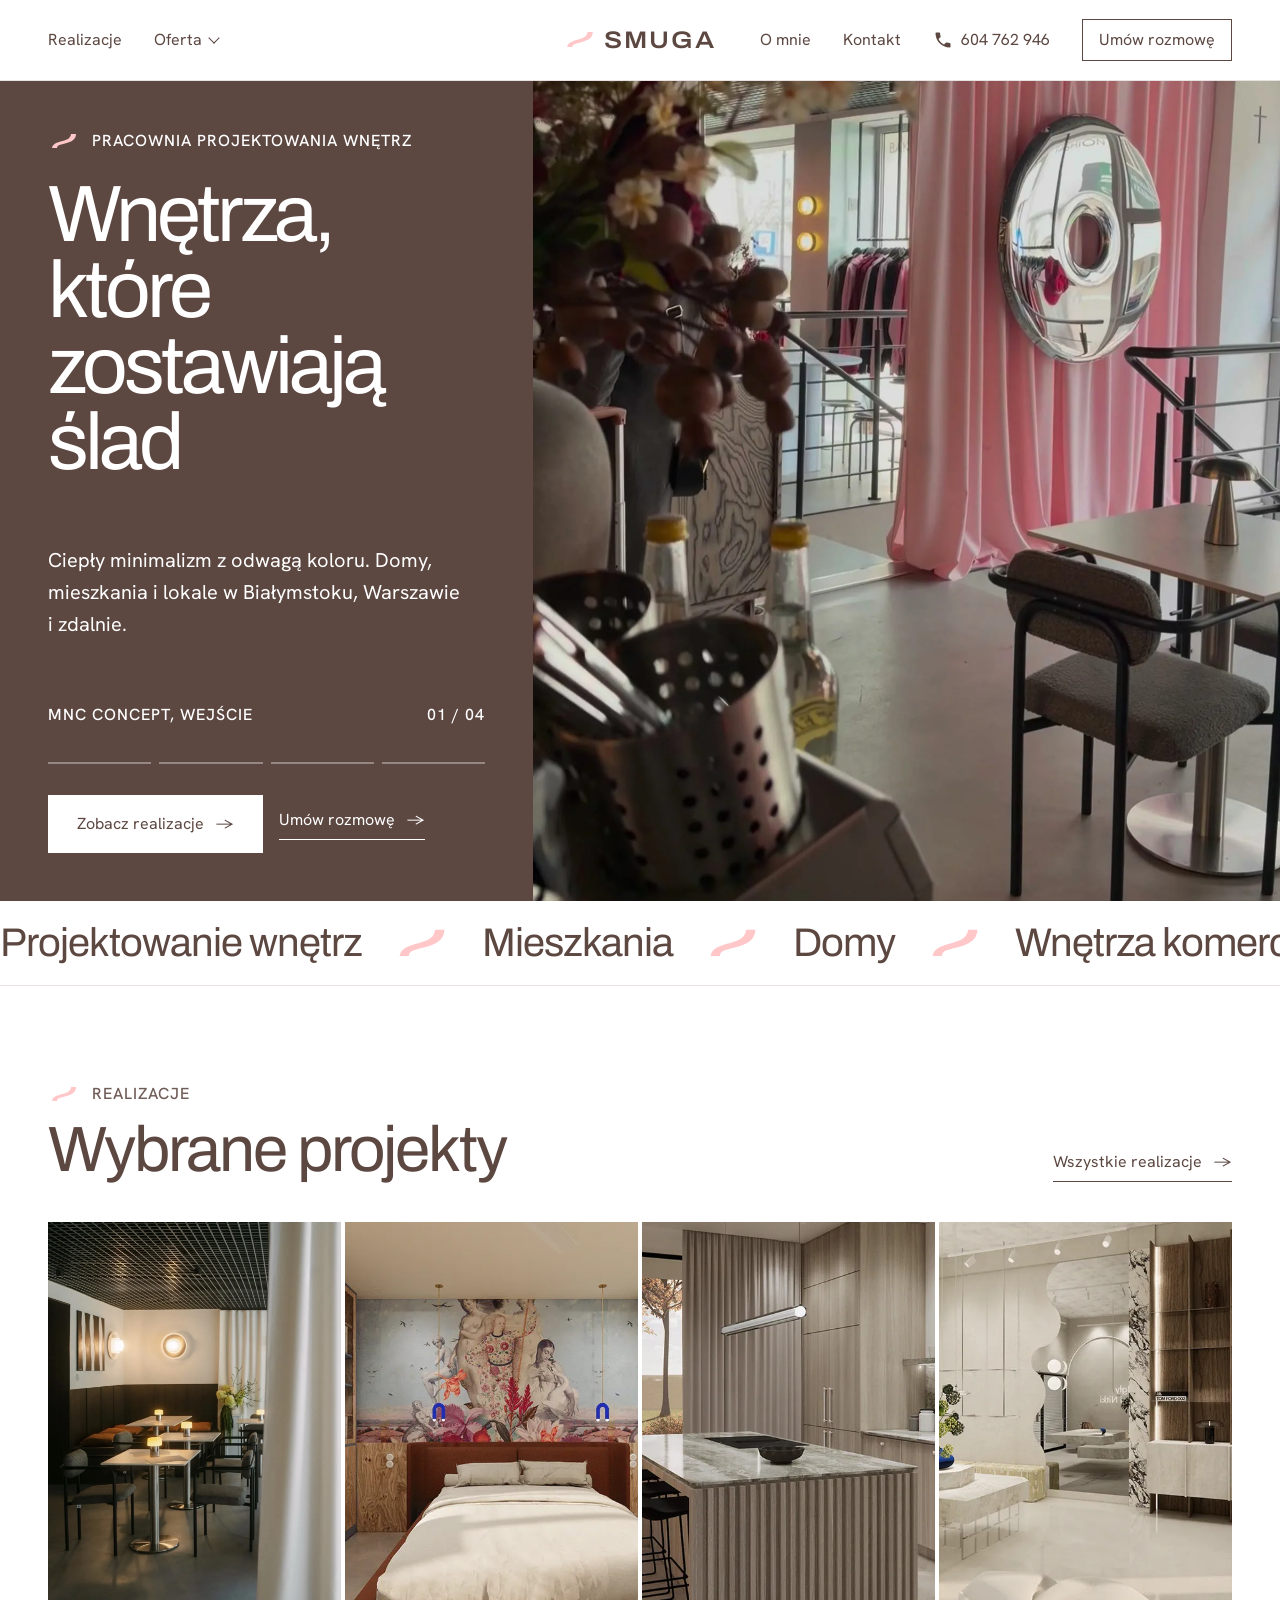
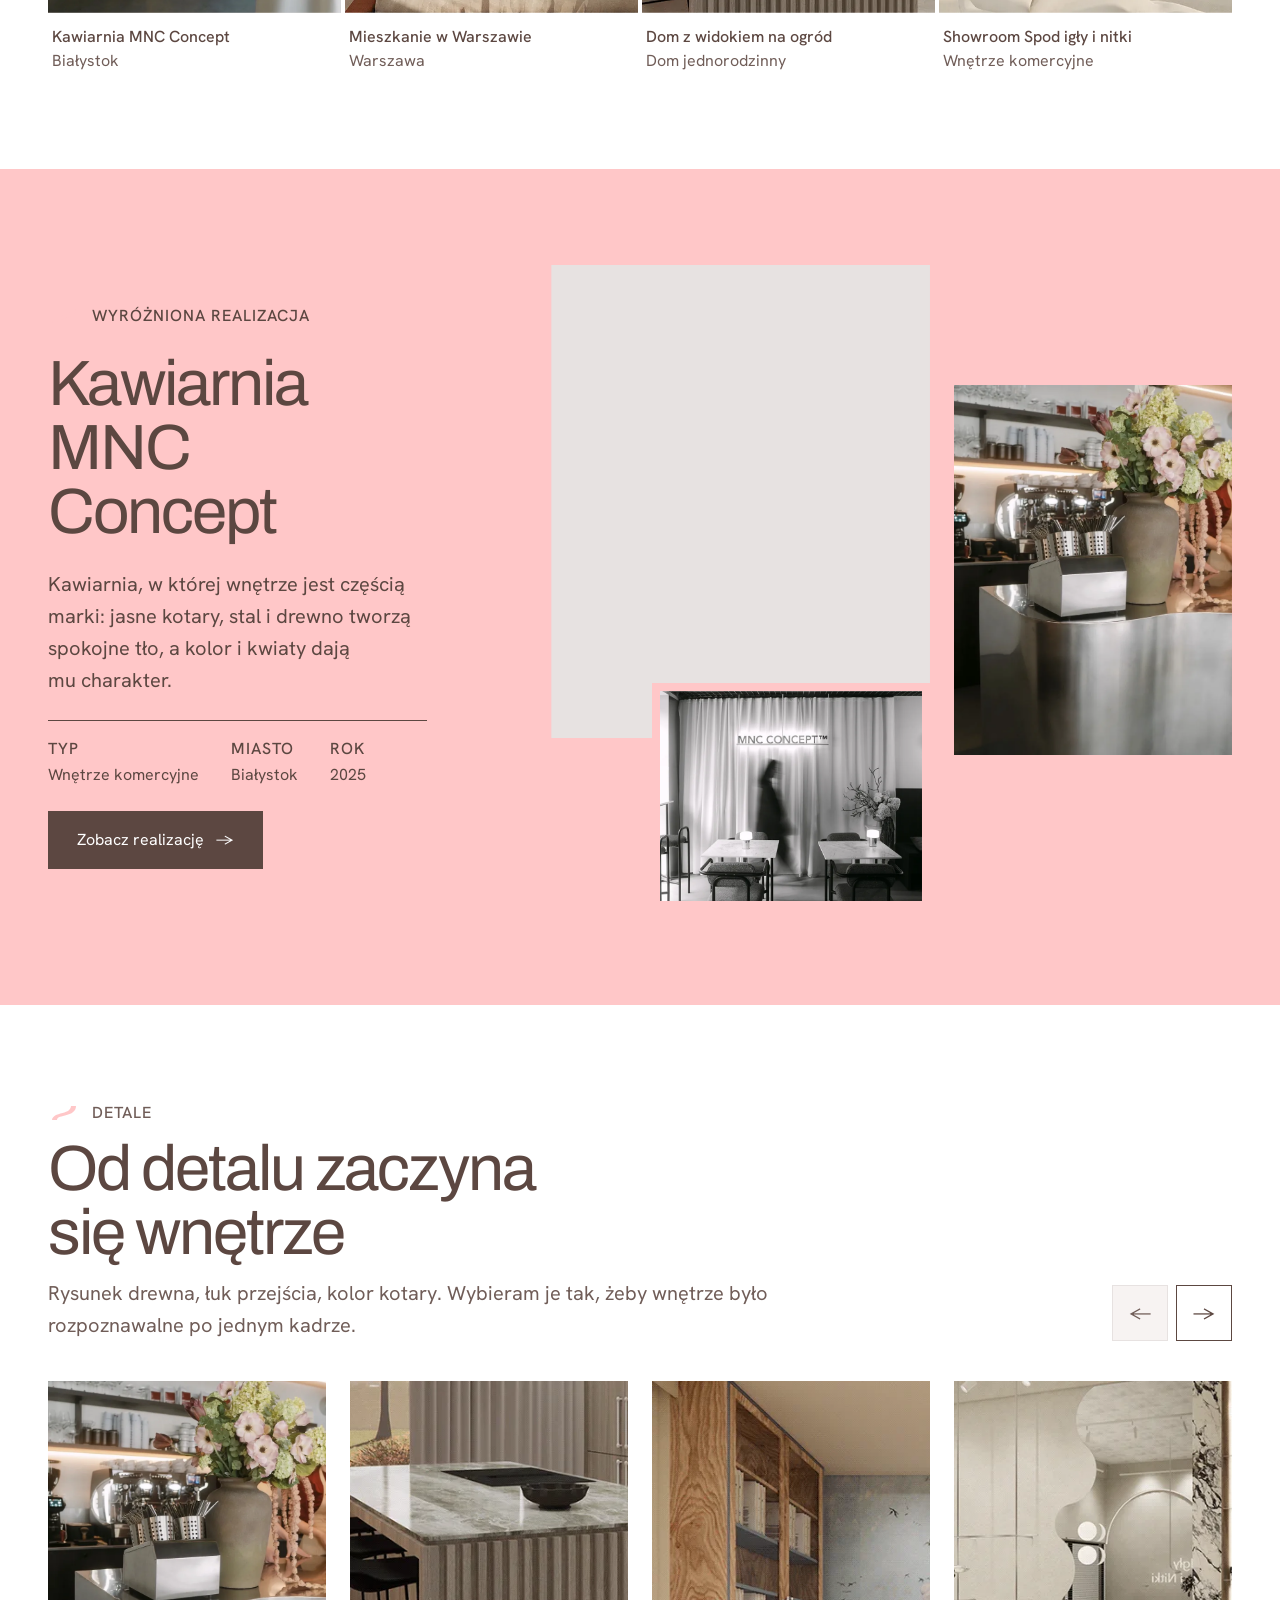
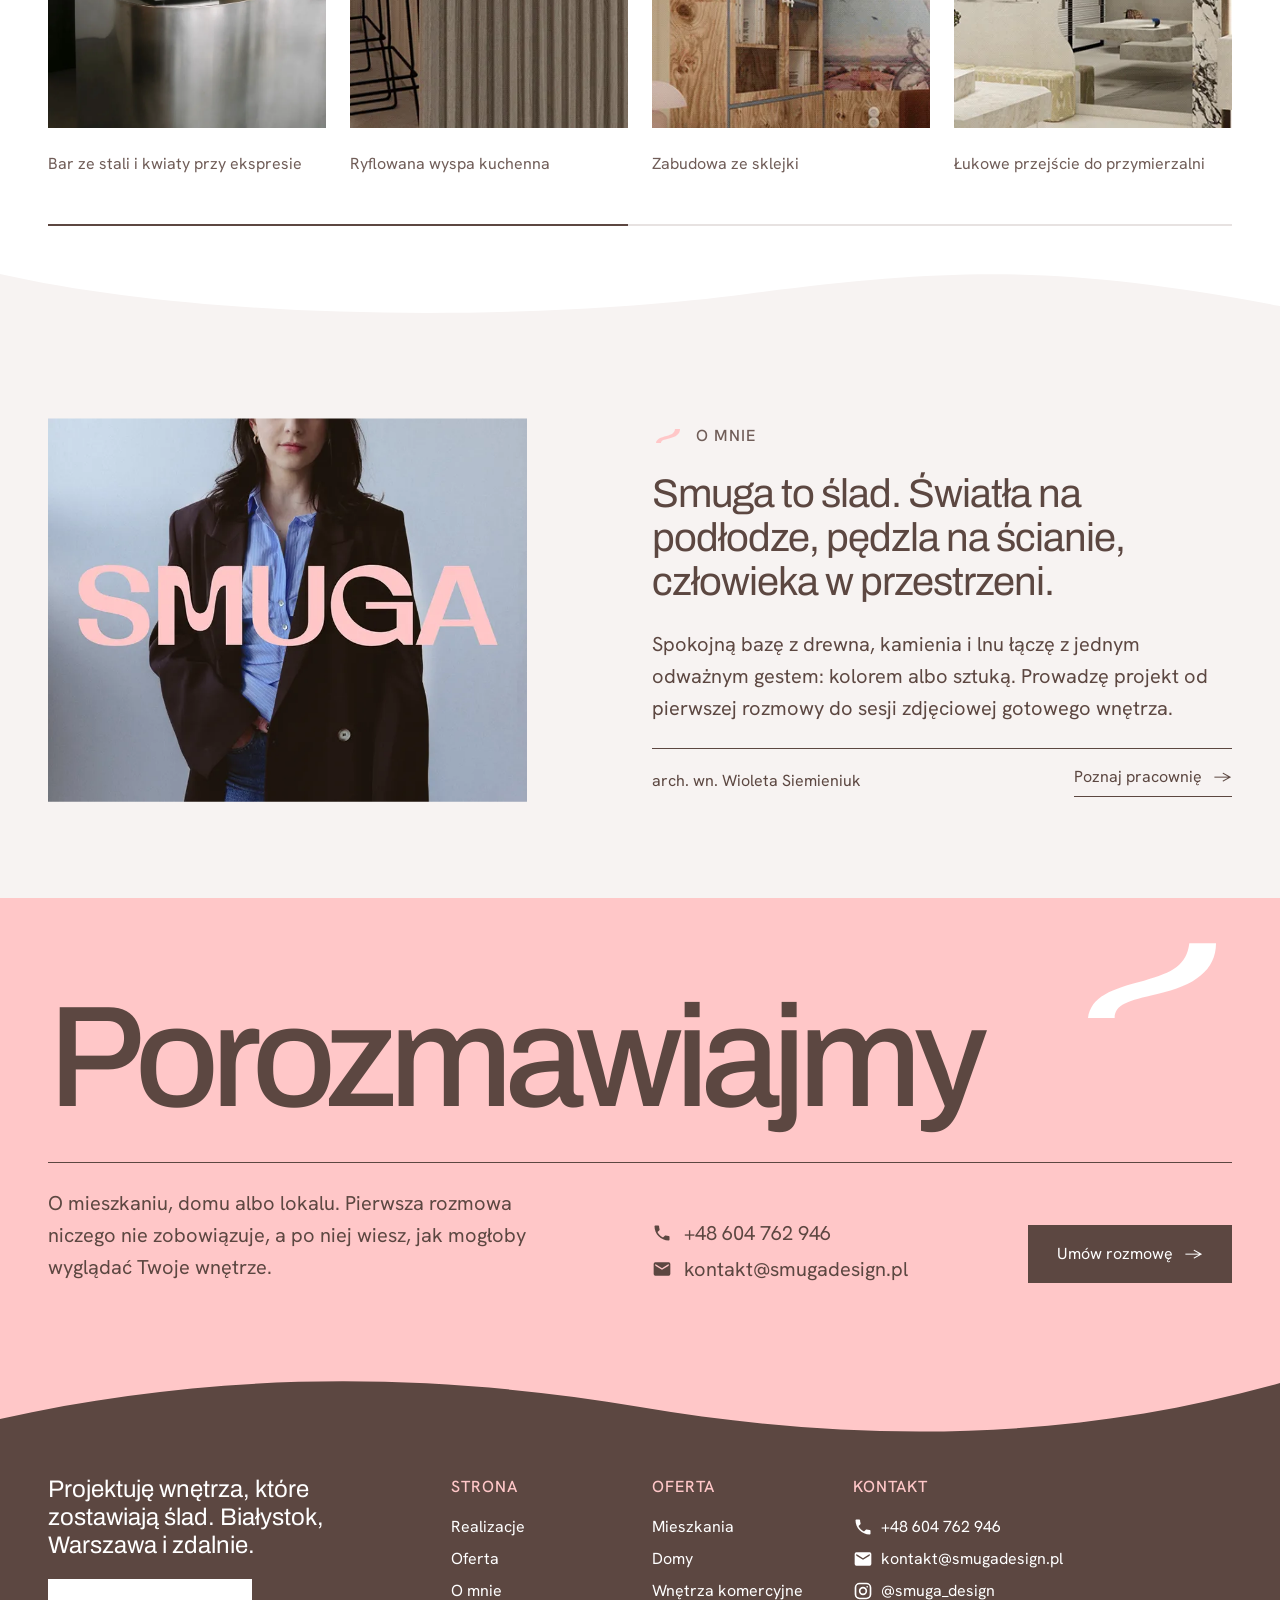
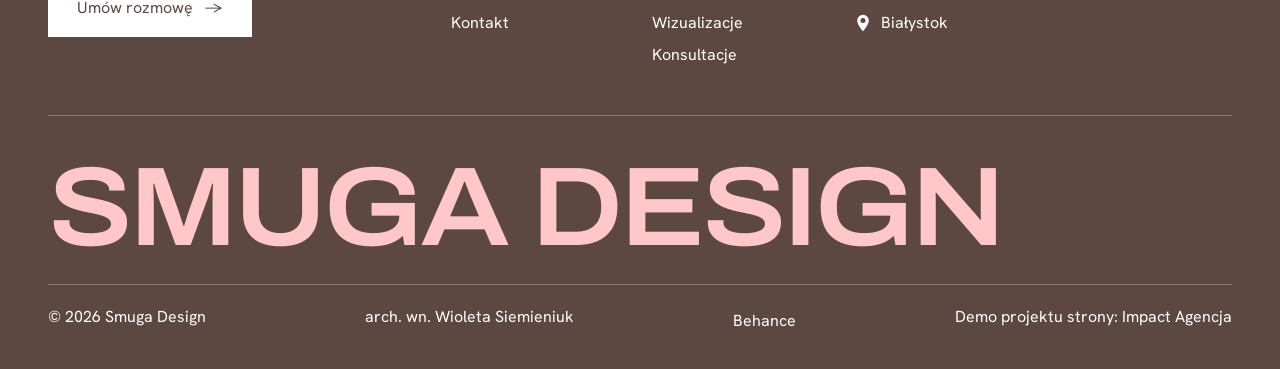
==== commit e705686a: "Realizacje wg prawdziwych pracowni: rząd zdjęć z nazwą (strona główna), rzędy zdjęć projektu z nazwą" ====
--- a/index.html
+++ b/index.html
@@ -15,7 +15,7 @@
 <link rel="preconnect" href="https://fonts.googleapis.com">
 <link rel="preconnect" href="https://fonts.gstatic.com" crossorigin>
 <link href="https://fonts.googleapis.com/css2?family=Archivo:wdth,wght@100..112,400..600&family=Hanken+Grotesk:wght@400;500&display=swap" rel="stylesheet">
-<link rel="stylesheet" href="assets/style.css?v=9">
+<link rel="stylesheet" href="assets/style.css?v=10">
 </head>
 <body>
 <div class="loader" aria-hidden="true"><svg class="mk" viewBox="0 0 120 64"><path d="M22 58C24 46 36 40 58 35C80 30 96 22 98 6"/></svg><div class="word"><span style="animation-delay:500ms">S</span><span style="animation-delay:550ms">M</span><span style="animation-delay:600ms">U</span><span style="animation-delay:650ms">G</span><span style="animation-delay:700ms">A</span><span style="animation-delay:750ms">&nbsp;</span><span style="animation-delay:800ms">D</span><span style="animation-delay:850ms">E</span><span style="animation-delay:900ms">S</span><span style="animation-delay:950ms">I</span><span style="animation-delay:1000ms">G</span><span style="animation-delay:1050ms">N</span></div><div class="meta"><span>Projektowanie wnętrz</span><b>000</b></div></div>
@@ -63,7 +63,7 @@
 
 <section class="sec"><div class="wrap">
   <div class="sec-h"><div><span class="lbl w muted">Realizacje</span><h2 class="d-l rv">Wybrane projekty</h2></div><a class="lnk" href="realizacje.html">Wszystkie realizacje</a></div>
-  <div class="wi"><div class="wi-pre"><figure class="on" aria-hidden="true"><div class="ph "><img src="img/mnc-sala-s.webp" srcset="img/mnc-sala-s.webp 800w, img/mnc-sala.webp 1158w" sizes="(max-width: 1080px) 40vw, 36vw" width="1158" height="1500" alt="Sala z ławą wzdłuż ściany i okrągłymi kinkietami, kawiarnia MNC Concept" loading="lazy" decoding="async"></div></figure><figure class="" aria-hidden="true"><div class="ph "><img src="img/viz-apartament-wwa-s.webp" srcset="img/viz-apartament-wwa-s.webp 800w, img/viz-apartament-wwa.webp 808w" sizes="(max-width: 1080px) 40vw, 36vw" width="808" height="632" alt="Sypialnia z muralem i zabudową ze sklejki, mieszkanie w Warszawie" loading="lazy" decoding="async"></div></figure><figure class="" aria-hidden="true"><div class="ph "><img src="img/viz-dom-001-s.webp" srcset="img/viz-dom-001-s.webp 800w, img/viz-dom-001.webp 808w" sizes="(max-width: 1080px) 40vw, 36vw" width="808" height="632" alt="Kuchnia z wyspą i ryflowaną zabudową, dom jednorodzinny" loading="lazy" decoding="async"></div></figure><figure class="" aria-hidden="true"><div class="ph "><img src="img/viz-showroom-s.webp" srcset="img/viz-showroom-s.webp 800w, img/viz-showroom.webp 808w" sizes="(max-width: 1080px) 40vw, 36vw" width="808" height="632" alt="Jasny showroom z łukami i drewnianą zabudową, showroom Spod igły i nitki" loading="lazy" decoding="async"></div></figure></div><ol class="wi-list stag"><li><a class="wi-row on" href="projekt-mnc-concept.html"><span class="n">01</span><span class="thumb"><div class="ph r-1-1"><img src="img/mnc-sala-s.webp" srcset="img/mnc-sala-s.webp 800w, img/mnc-sala.webp 1158w" sizes="112px" width="1158" height="1500" alt="Sala z ławą wzdłuż ściany i okrągłymi kinkietami, kawiarnia MNC Concept" loading="lazy" decoding="async"></div></span><h3>Kawiarnia MNC Concept</h3><p class="meta-s"><span>Wnętrze komercyjne</span><span>Białystok</span><span>2025</span></p><span class="ar" aria-hidden="true">&#8594;</span></a></li><li><a class="wi-row" href="projekt-mieszkanie-warszawa.html"><span class="n">02</span><span class="thumb"><div class="ph r-1-1"><img src="img/viz-apartament-wwa-s.webp" srcset="img/viz-apartament-wwa-s.webp 800w, img/viz-apartament-wwa.webp 808w" sizes="112px" width="808" height="632" alt="Sypialnia z muralem i zabudową ze sklejki, mieszkanie w Warszawie" loading="lazy" decoding="async"></div></span><h3>Mieszkanie w Warszawie</h3><p class="meta-s"><span>Mieszkanie</span><span>Warszawa</span></p><span class="ar" aria-hidden="true">&#8594;</span></a></li><li><a class="wi-row" href="projekt-dom-001.html"><span class="n">03</span><span class="thumb"><div class="ph r-1-1"><img src="img/viz-dom-001-s.webp" srcset="img/viz-dom-001-s.webp 800w, img/viz-dom-001.webp 808w" sizes="112px" width="808" height="632" alt="Kuchnia z wyspą i ryflowaną zabudową, dom jednorodzinny" loading="lazy" decoding="async"></div></span><h3>Dom z widokiem na ogród</h3><p class="meta-s"><span>Dom jednorodzinny</span></p><span class="ar" aria-hidden="true">&#8594;</span></a></li><li><a class="wi-row" href="projekt-showroom-spod-igly-i-nitki.html"><span class="n">04</span><span class="thumb"><div class="ph r-1-1"><img src="img/viz-showroom-s.webp" srcset="img/viz-showroom-s.webp 800w, img/viz-showroom.webp 808w" sizes="112px" width="808" height="632" alt="Jasny showroom z łukami i drewnianą zabudową, showroom Spod igły i nitki" loading="lazy" decoding="async"></div></span><h3>Showroom Spod igły i nitki</h3><p class="meta-s"><span>Wnętrze komercyjne</span></p><span class="ar" aria-hidden="true">&#8594;</span></a></li></ol></div>
+  <div class="ash stag"><a class="mask" href="projekt-mnc-concept.html"><div class="ph r-3-4"><img src="img/mnc-sala-s.webp" srcset="img/mnc-sala-s.webp 800w, img/mnc-sala.webp 1158w" sizes="(max-width: 1080px) 50vw, 25vw" width="1158" height="1500" alt="Sala z ławą wzdłuż ściany i okrągłymi kinkietami, kawiarnia MNC Concept" loading="lazy" decoding="async"></div><span class="cap"><b>Kawiarnia MNC Concept</b><span>Białystok</span></span></a><a class="mask" href="projekt-mieszkanie-warszawa.html"><div class="ph r-3-4"><img src="img/viz-apartament-wwa-s.webp" srcset="img/viz-apartament-wwa-s.webp 800w, img/viz-apartament-wwa.webp 808w" sizes="(max-width: 1080px) 50vw, 25vw" width="808" height="632" alt="Sypialnia z muralem i zabudową ze sklejki, mieszkanie w Warszawie" loading="lazy" decoding="async"></div><span class="cap"><b>Mieszkanie w Warszawie</b><span>Warszawa</span></span></a><a class="mask" href="projekt-dom-001.html"><div class="ph r-3-4"><img src="img/viz-dom-001-s.webp" srcset="img/viz-dom-001-s.webp 800w, img/viz-dom-001.webp 808w" sizes="(max-width: 1080px) 50vw, 25vw" width="808" height="632" alt="Kuchnia z wyspą i ryflowaną zabudową, dom jednorodzinny" loading="lazy" decoding="async"></div><span class="cap"><b>Dom z widokiem na ogród</b><span>Dom jednorodzinny</span></span></a><a class="mask" href="projekt-showroom-spod-igly-i-nitki.html"><div class="ph r-3-4"><img src="img/viz-showroom-s.webp" srcset="img/viz-showroom-s.webp 800w, img/viz-showroom.webp 808w" sizes="(max-width: 1080px) 50vw, 25vw" width="808" height="632" alt="Jasny showroom z łukami i drewnianą zabudową, showroom Spod igły i nitki" loading="lazy" decoding="async"></div><span class="cap"><b>Showroom Spod igły i nitki</b><span>Wnętrze komercyjne</span></span></a></div>
 </div></section>
 
 <section class="feat wtop pink"><div class="wrap g12">
@@ -141,6 +141,6 @@
     </div>
   </div>
 </dialog>
-<script src="assets/app.js?v=9" defer></script>
+<script src="assets/app.js?v=10" defer></script>
 </body>
 </html>
--- a/assets/style.css
+++ b/assets/style.css
@@ -683,3 +683,37 @@
   .nx-more { padding-bottom: 64px; }
 }
 .r-4-3 { aspect-ratio: 4 / 3; }
+
+/* ===== v6: realizacje wg prawdziwych pracowni (Studio Ashby, Kelly Wearstler) ===== */
+/* strona główna: równy rząd wysokich zdjęć, pod spodem tylko nazwa */
+.ash { display: grid; grid-template-columns: repeat(4, minmax(0, 1fr)); gap: 4px; }
+.ash a { text-decoration: none; display: grid; gap: 12px; align-content: start; }
+.ash .cap { display: grid; gap: 0; padding: 0 4px; }
+.ash .cap b { font-weight: 500; }
+.ash .cap span { color: var(--ink-2); }
+.ash a:hover .cap b { text-decoration: underline; text-underline-offset: 4px; }
+
+/* strona Realizacje: projekt = rząd jego zdjęć, nazwa z boku */
+.kw { padding-bottom: 96px; }
+.kw-row { display: grid; grid-template-columns: repeat(12, minmax(0, 1fr)); gap: 24px; padding: 32px 0; border-top: 1px solid var(--line); align-items: start; }
+.kw-row:last-child { border-bottom: 1px solid var(--line); }
+.kw-name { grid-column: 1 / 4; display: grid; gap: 4px; position: sticky; top: 112px; }
+.kw-name a { text-decoration: none; font-family: var(--display); font-size: 24px; line-height: 32px; }
+.kw-name a:hover { text-decoration: underline; text-underline-offset: 4px; }
+.kw-name span { color: var(--ink-2); }
+.kw-pics { grid-column: 4 / -1; display: flex; gap: 4px; }
+.kw-pics a { display: block; min-width: 0; }
+.kw-pics .ph { height: 100%; }
+@media (max-width: 1080px) {
+  .ash { grid-template-columns: repeat(2, minmax(0, 1fr)); row-gap: 24px; }
+  .kw-name { grid-column: 1 / -1; position: static; }
+  .kw-pics { grid-column: 1 / -1; }
+}
+@media (max-width: 860px) {
+  .kw-row { padding: 24px 0; gap: 16px; }
+  .kw-pics { overflow-x: auto; scroll-snap-type: x mandatory; scrollbar-width: none; }
+  .kw-pics::-webkit-scrollbar { display: none; }
+  .kw-pics a { flex: 0 0 auto !important; height: 280px; scroll-snap-align: start; }
+  .kw-pics .ph { width: auto; height: 280px; }
+  .kw-pics .ph img { width: auto; height: 280px; max-width: none; }
+}
